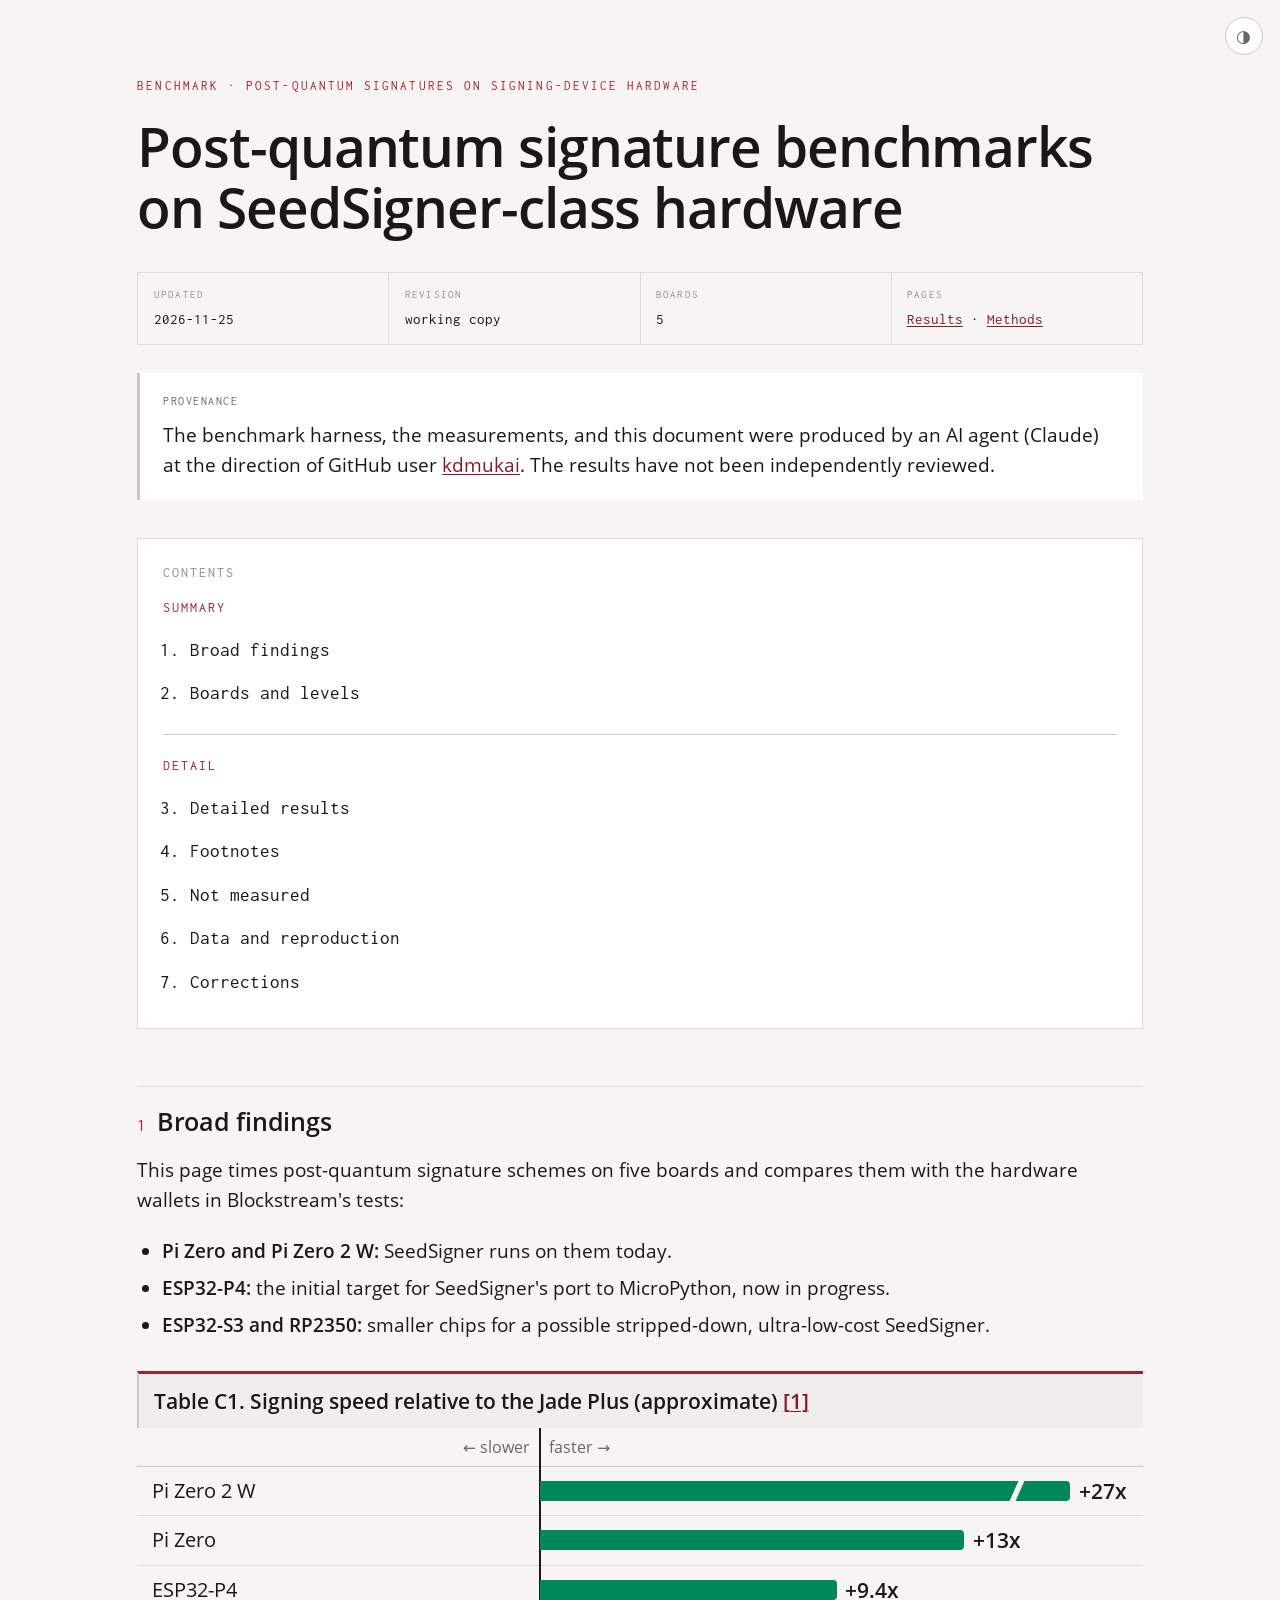
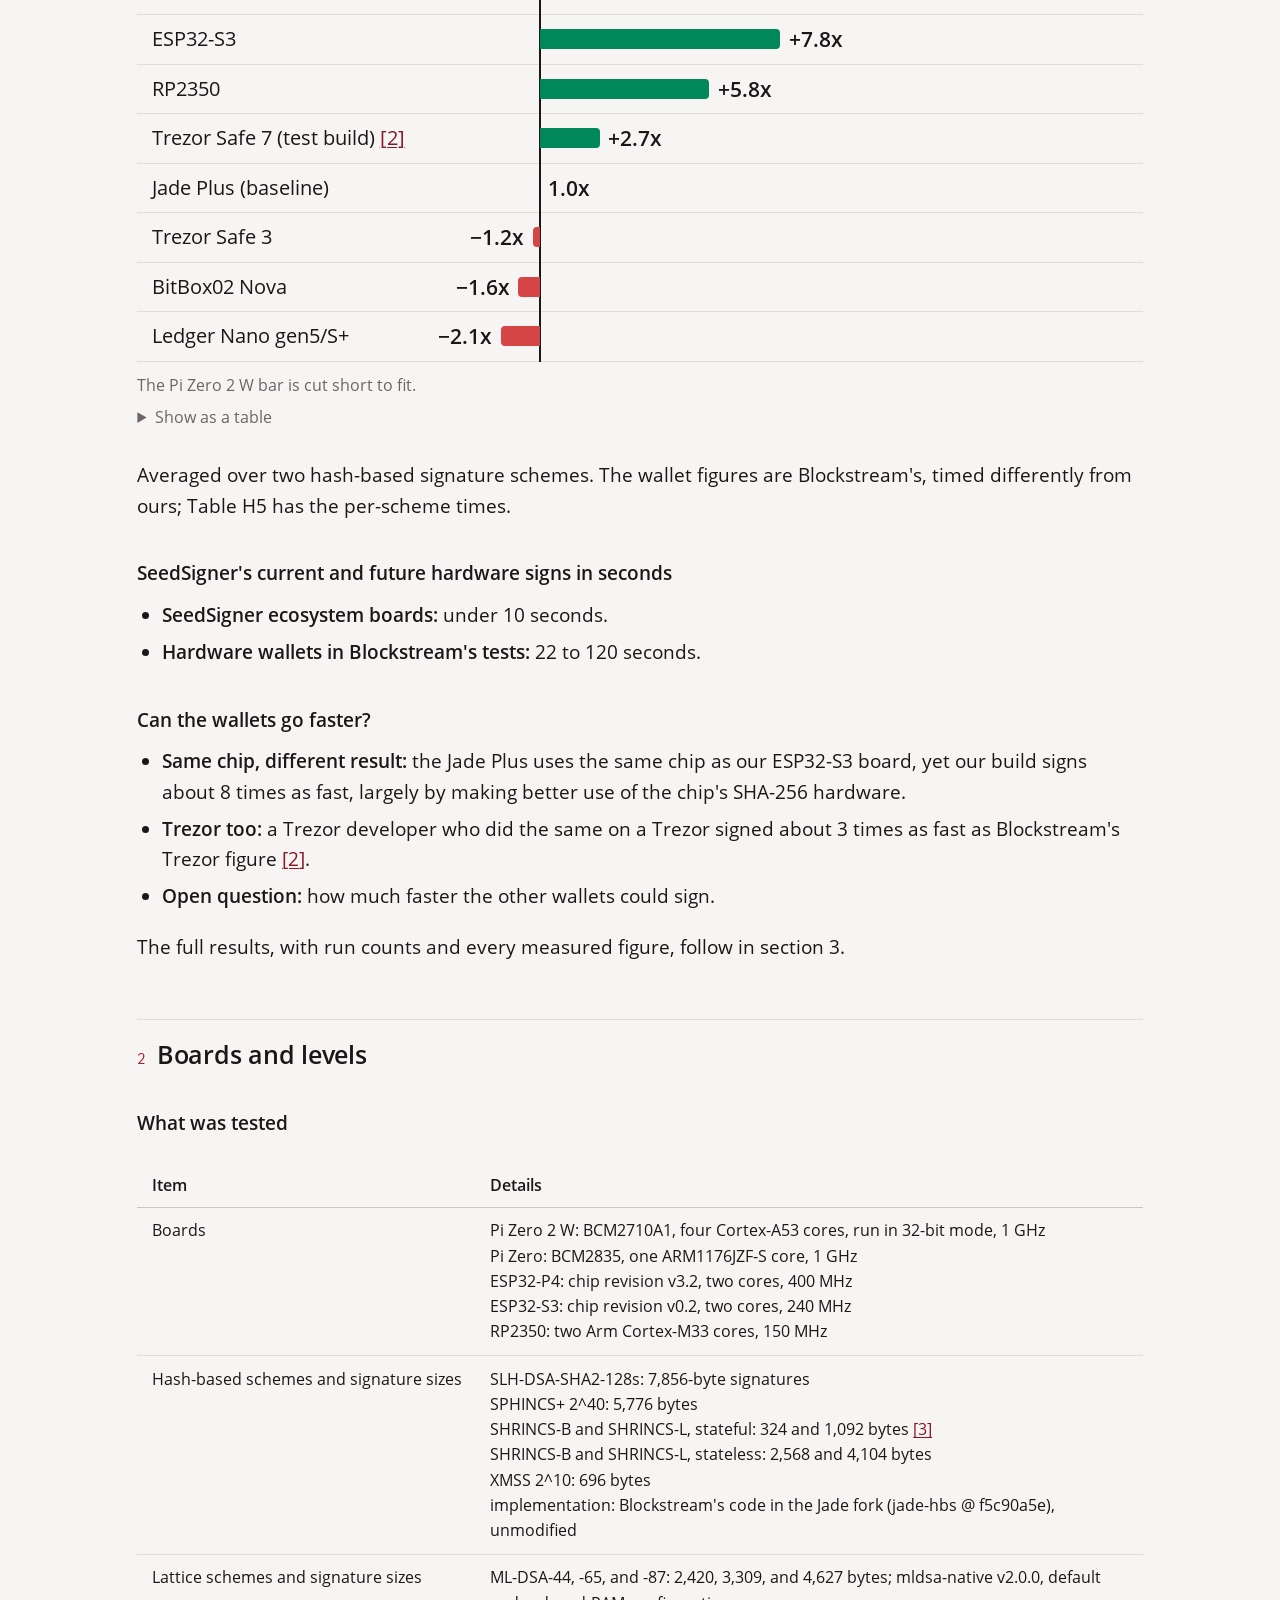
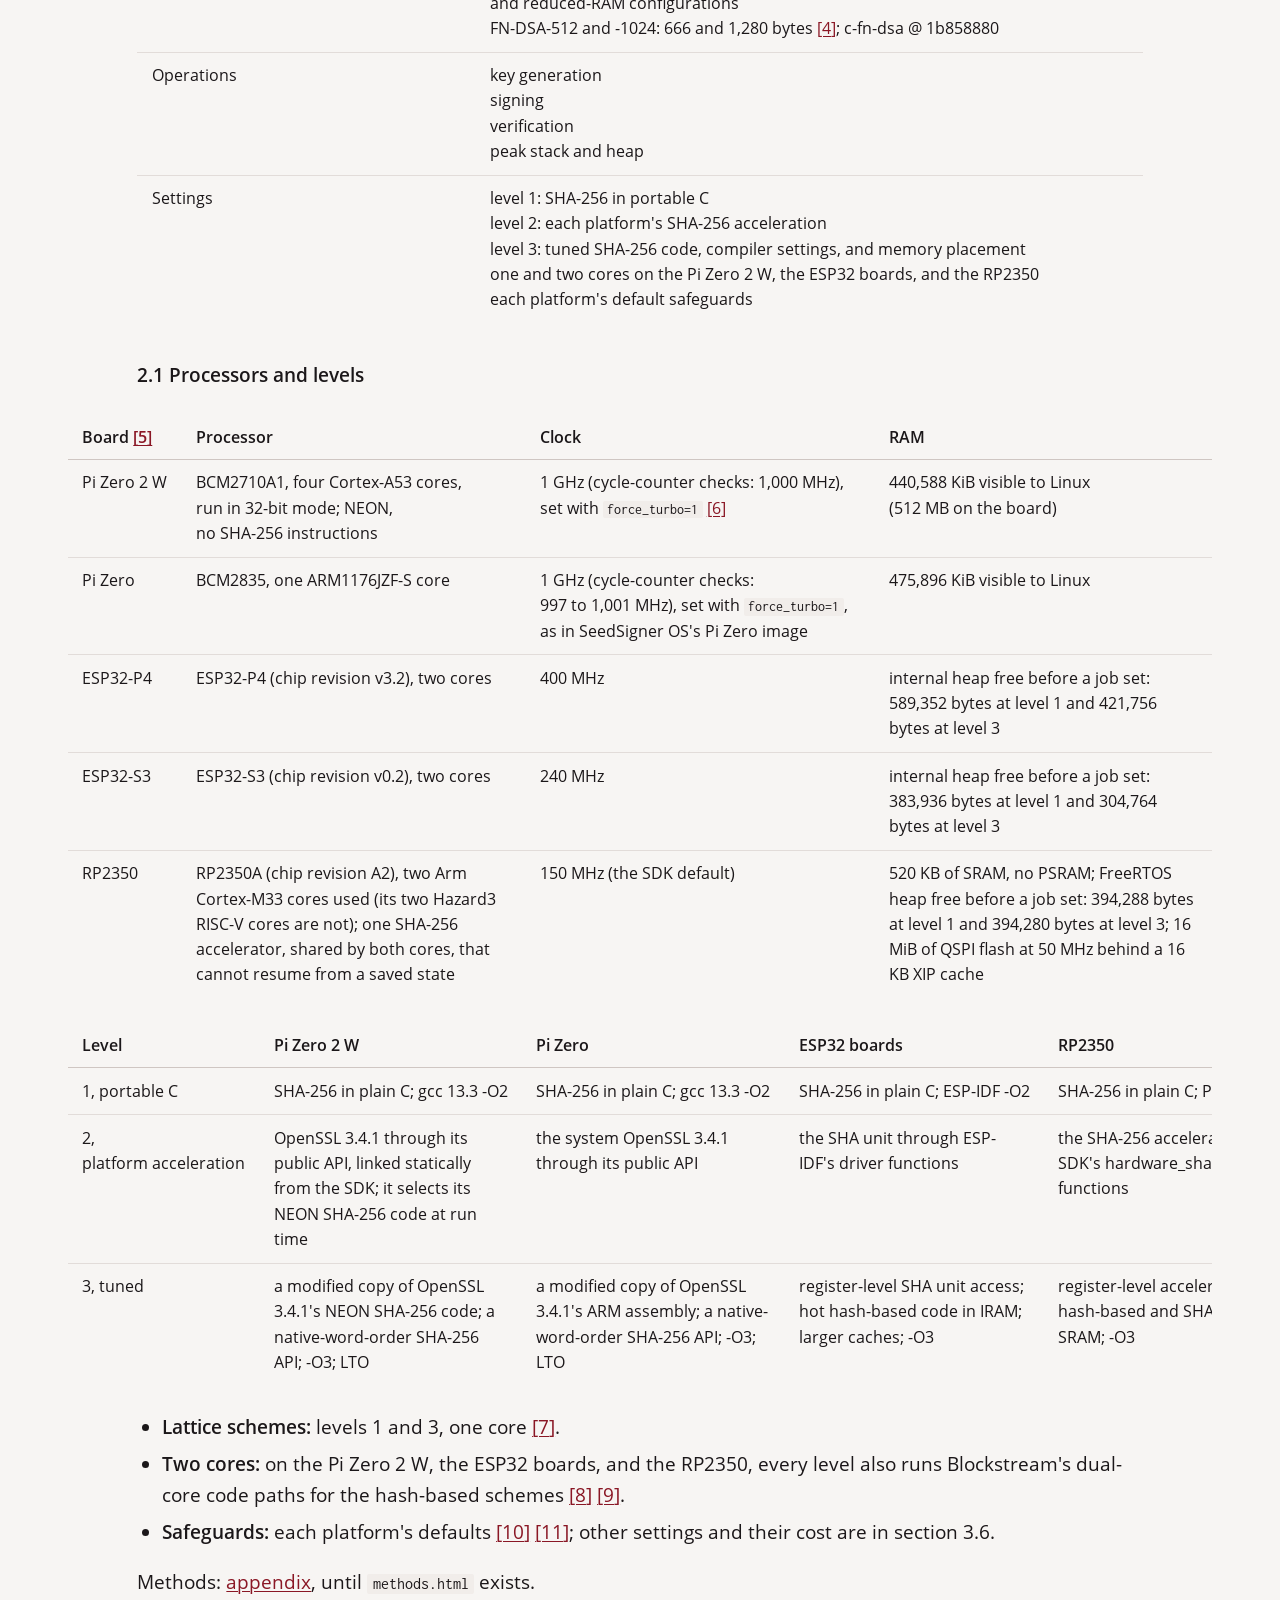
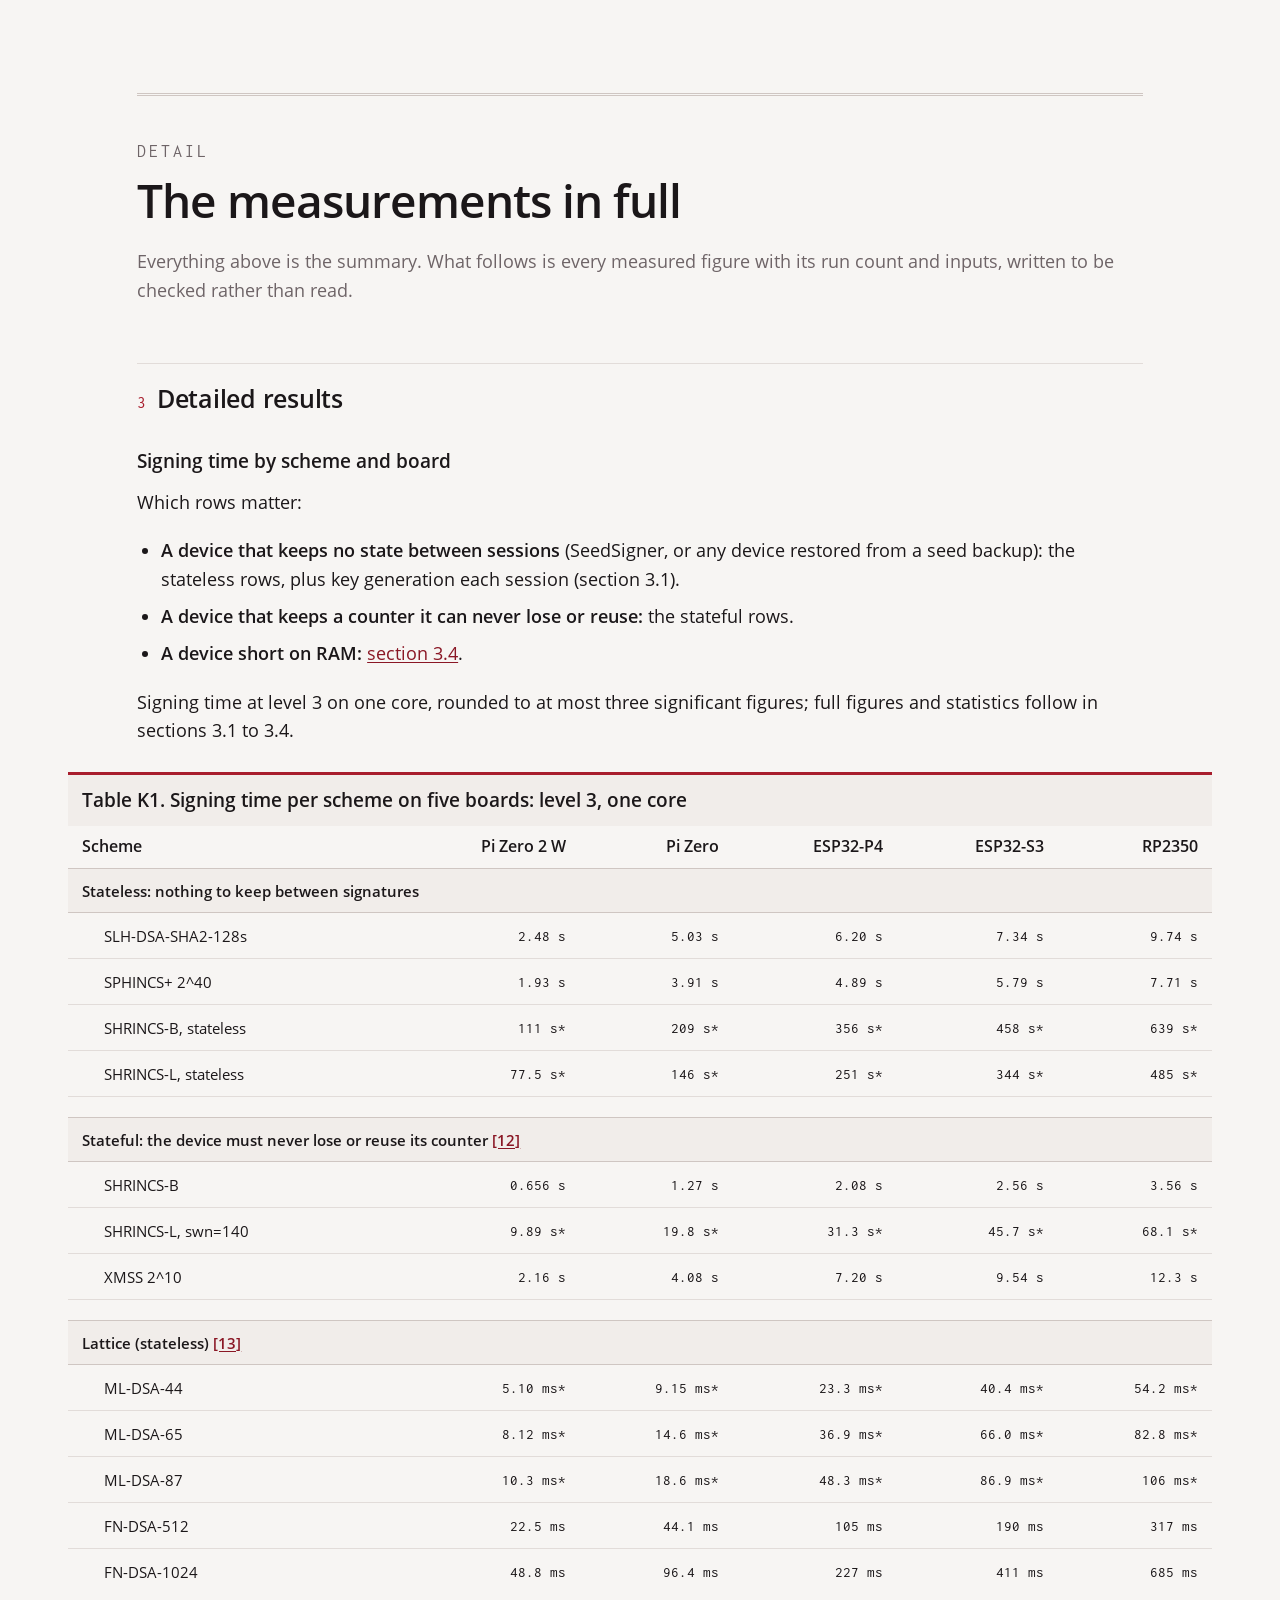
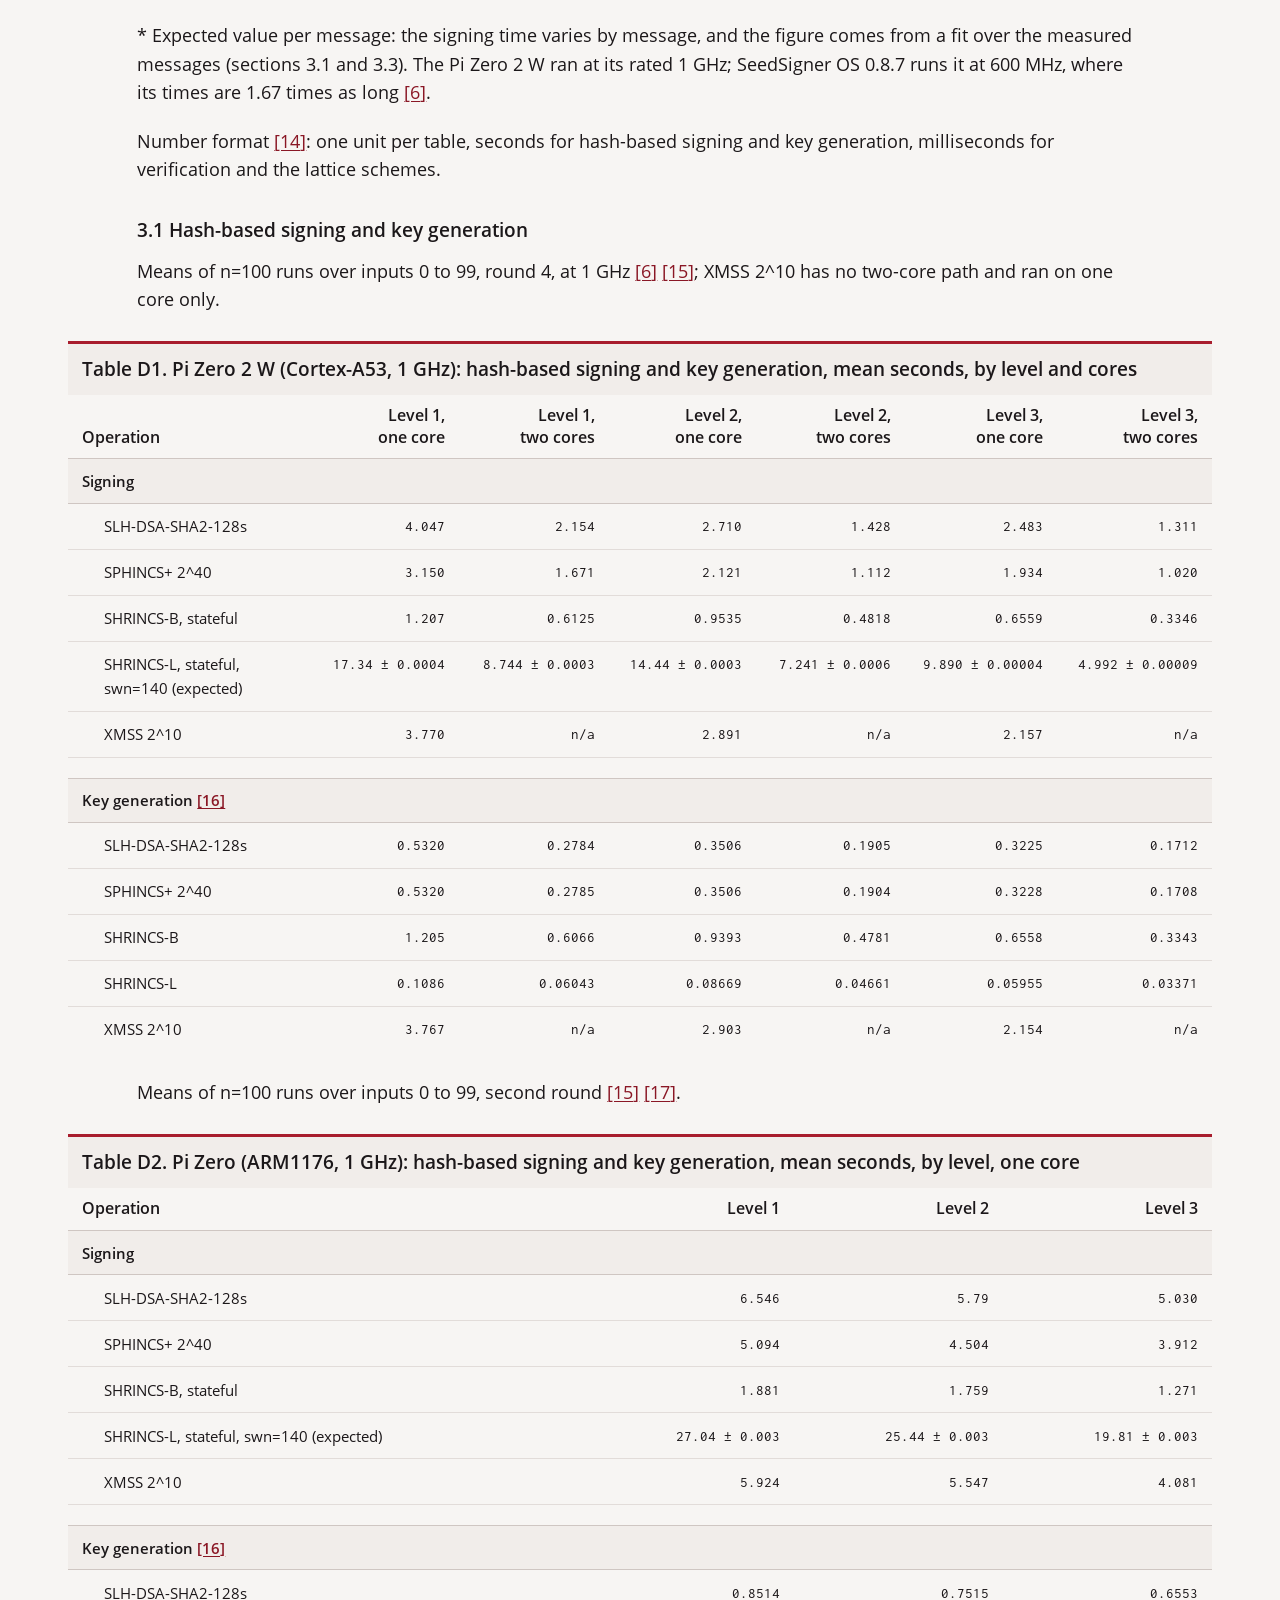
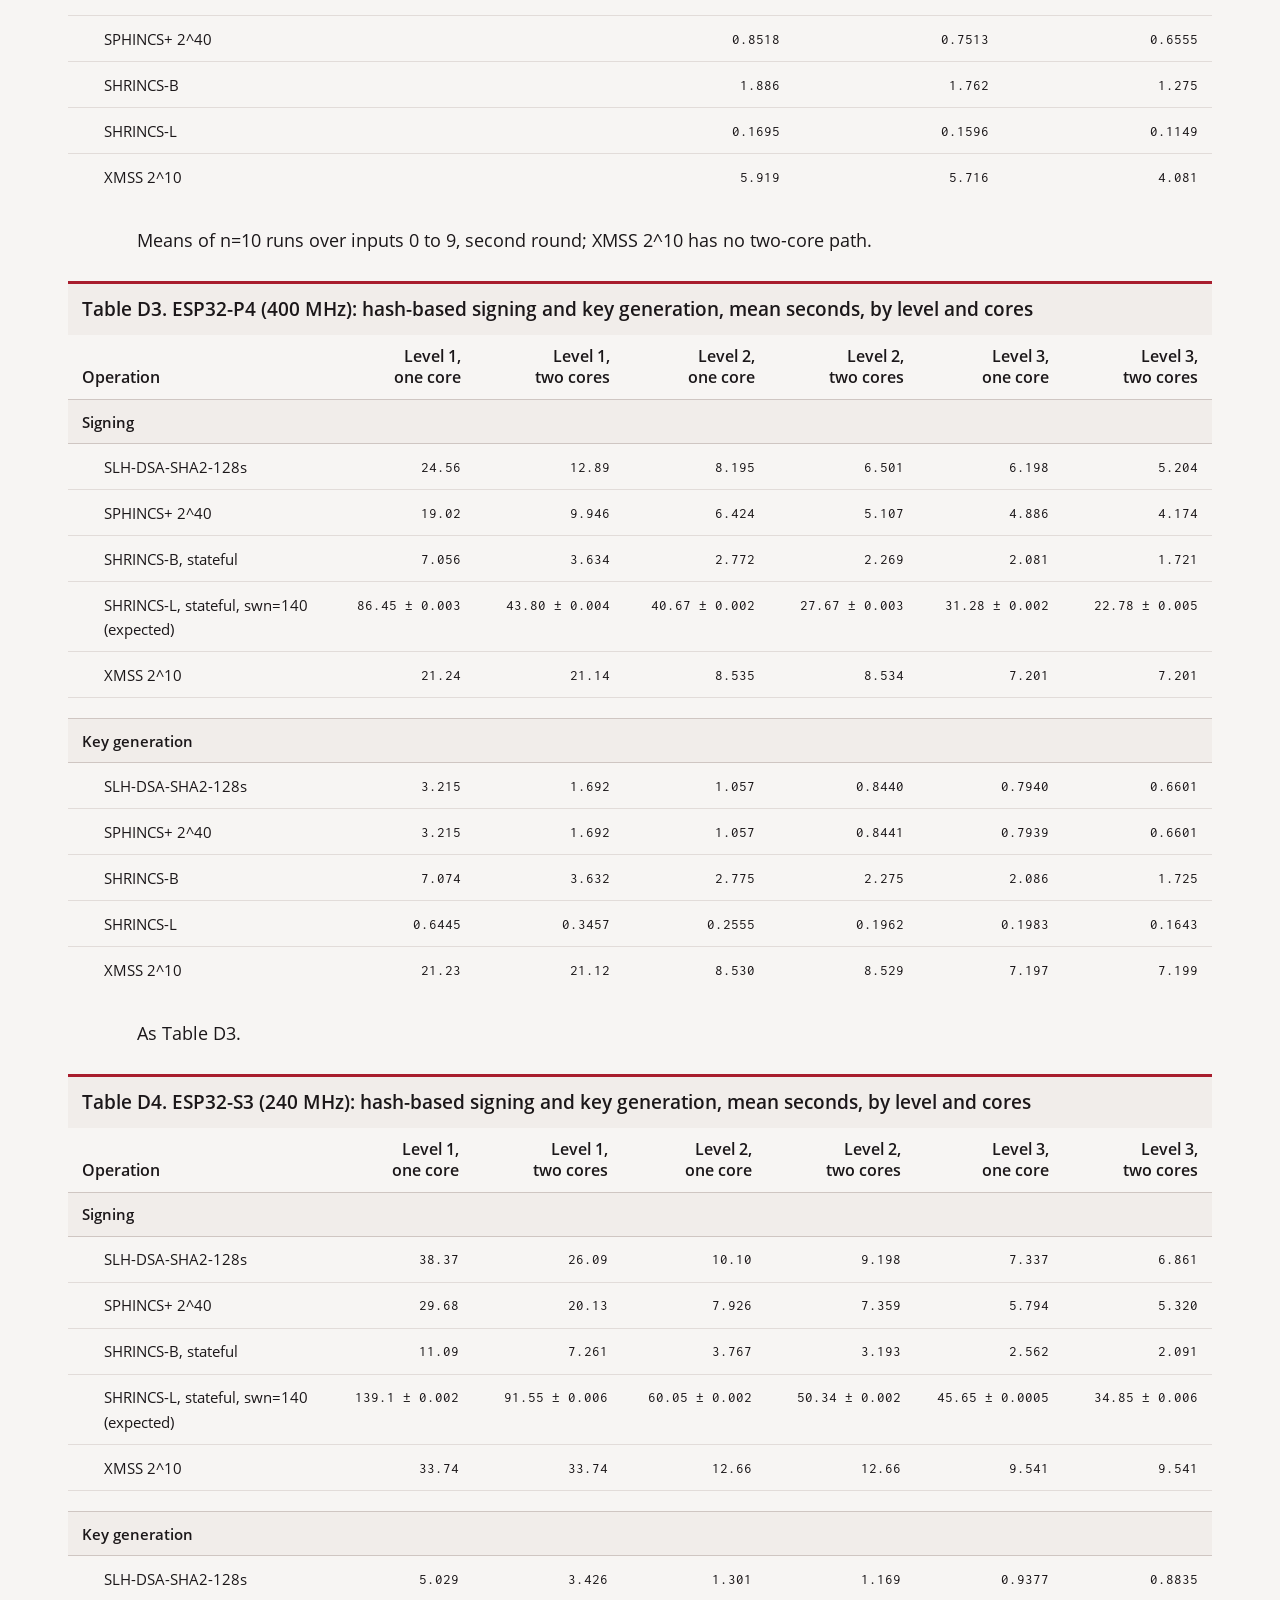
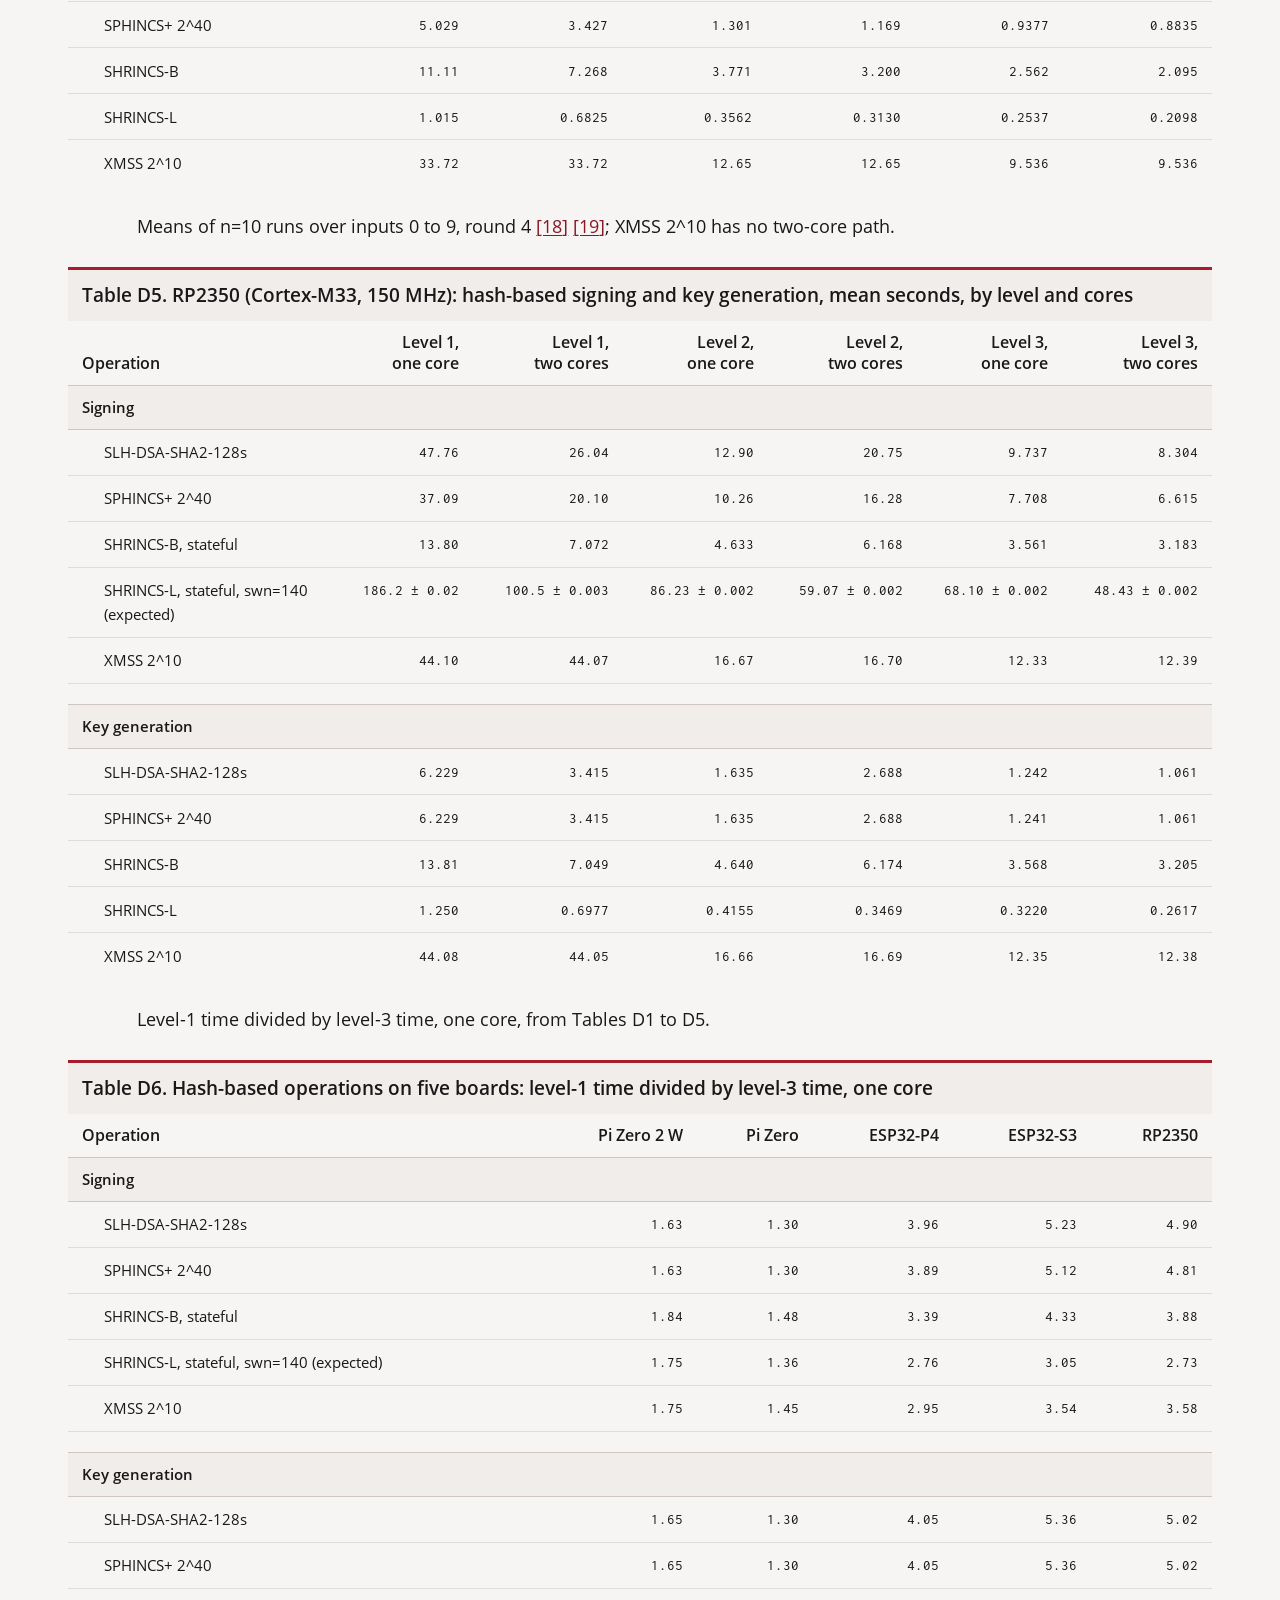
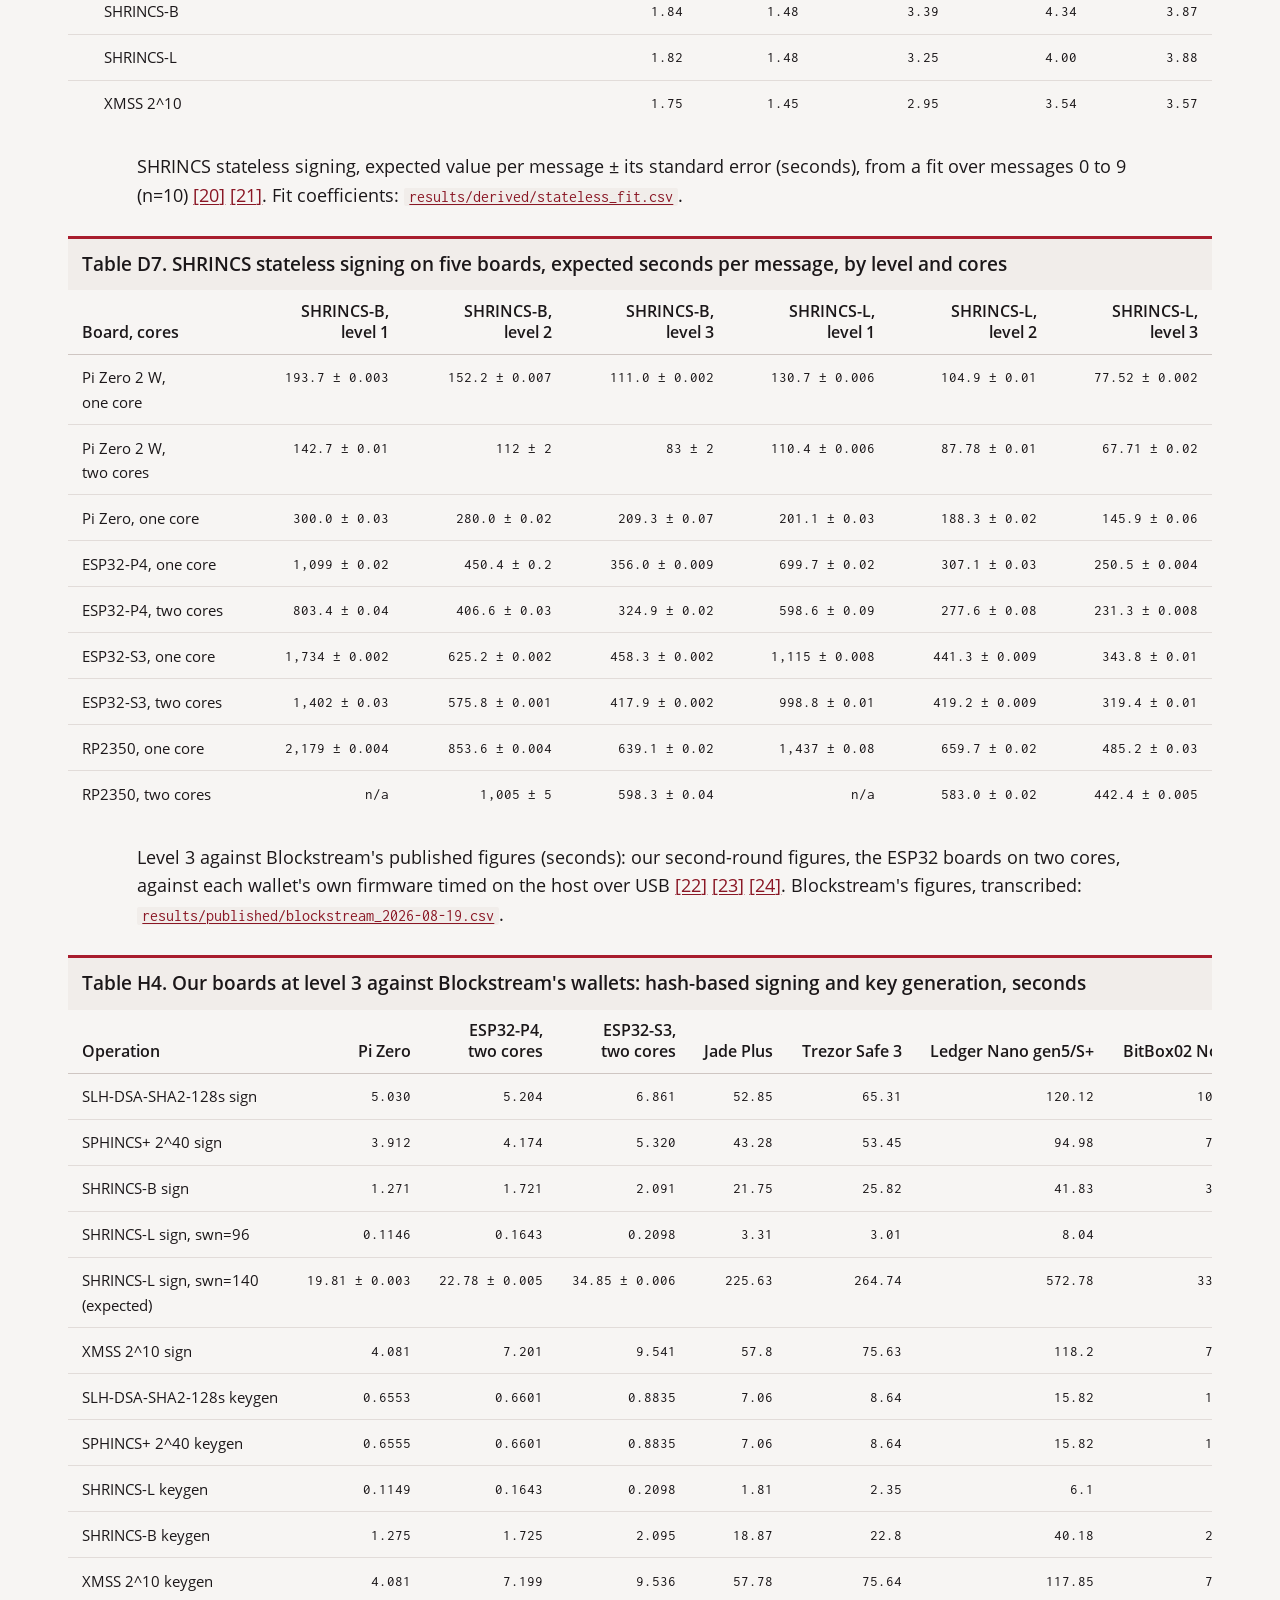
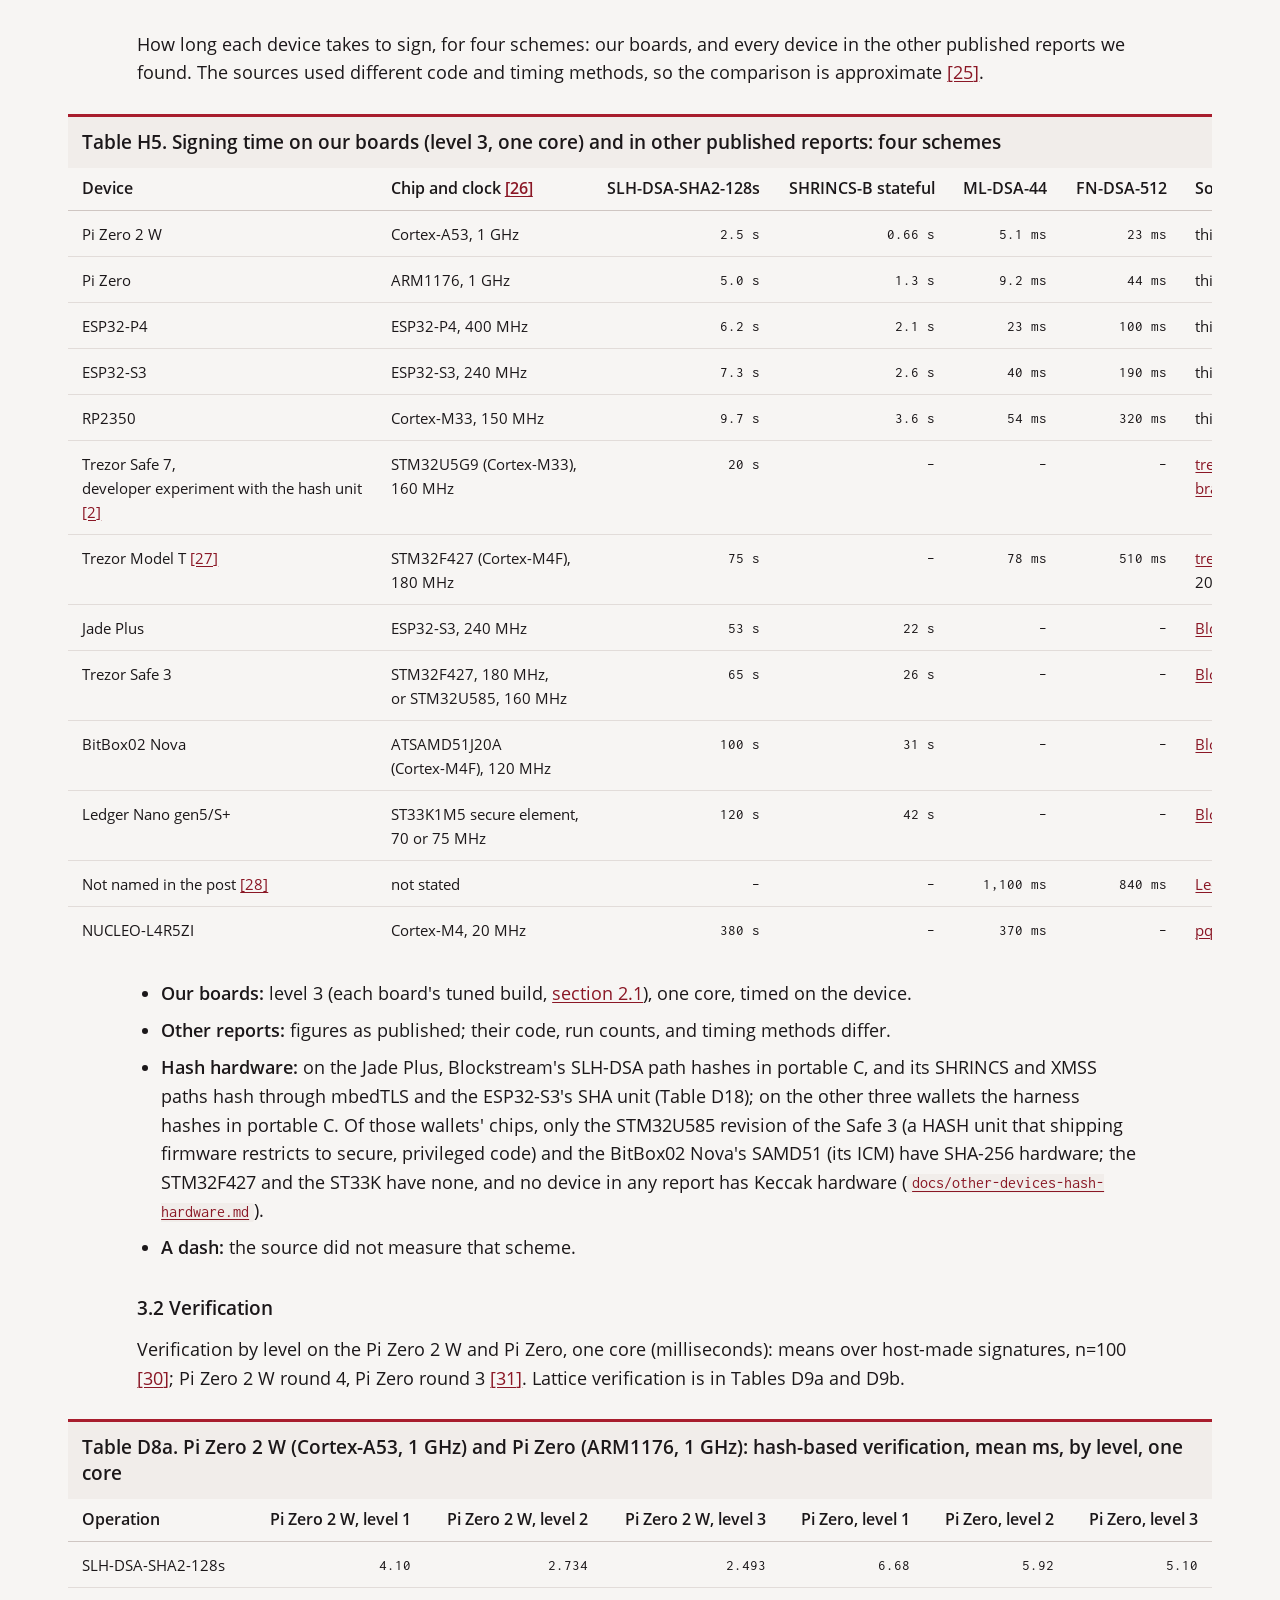
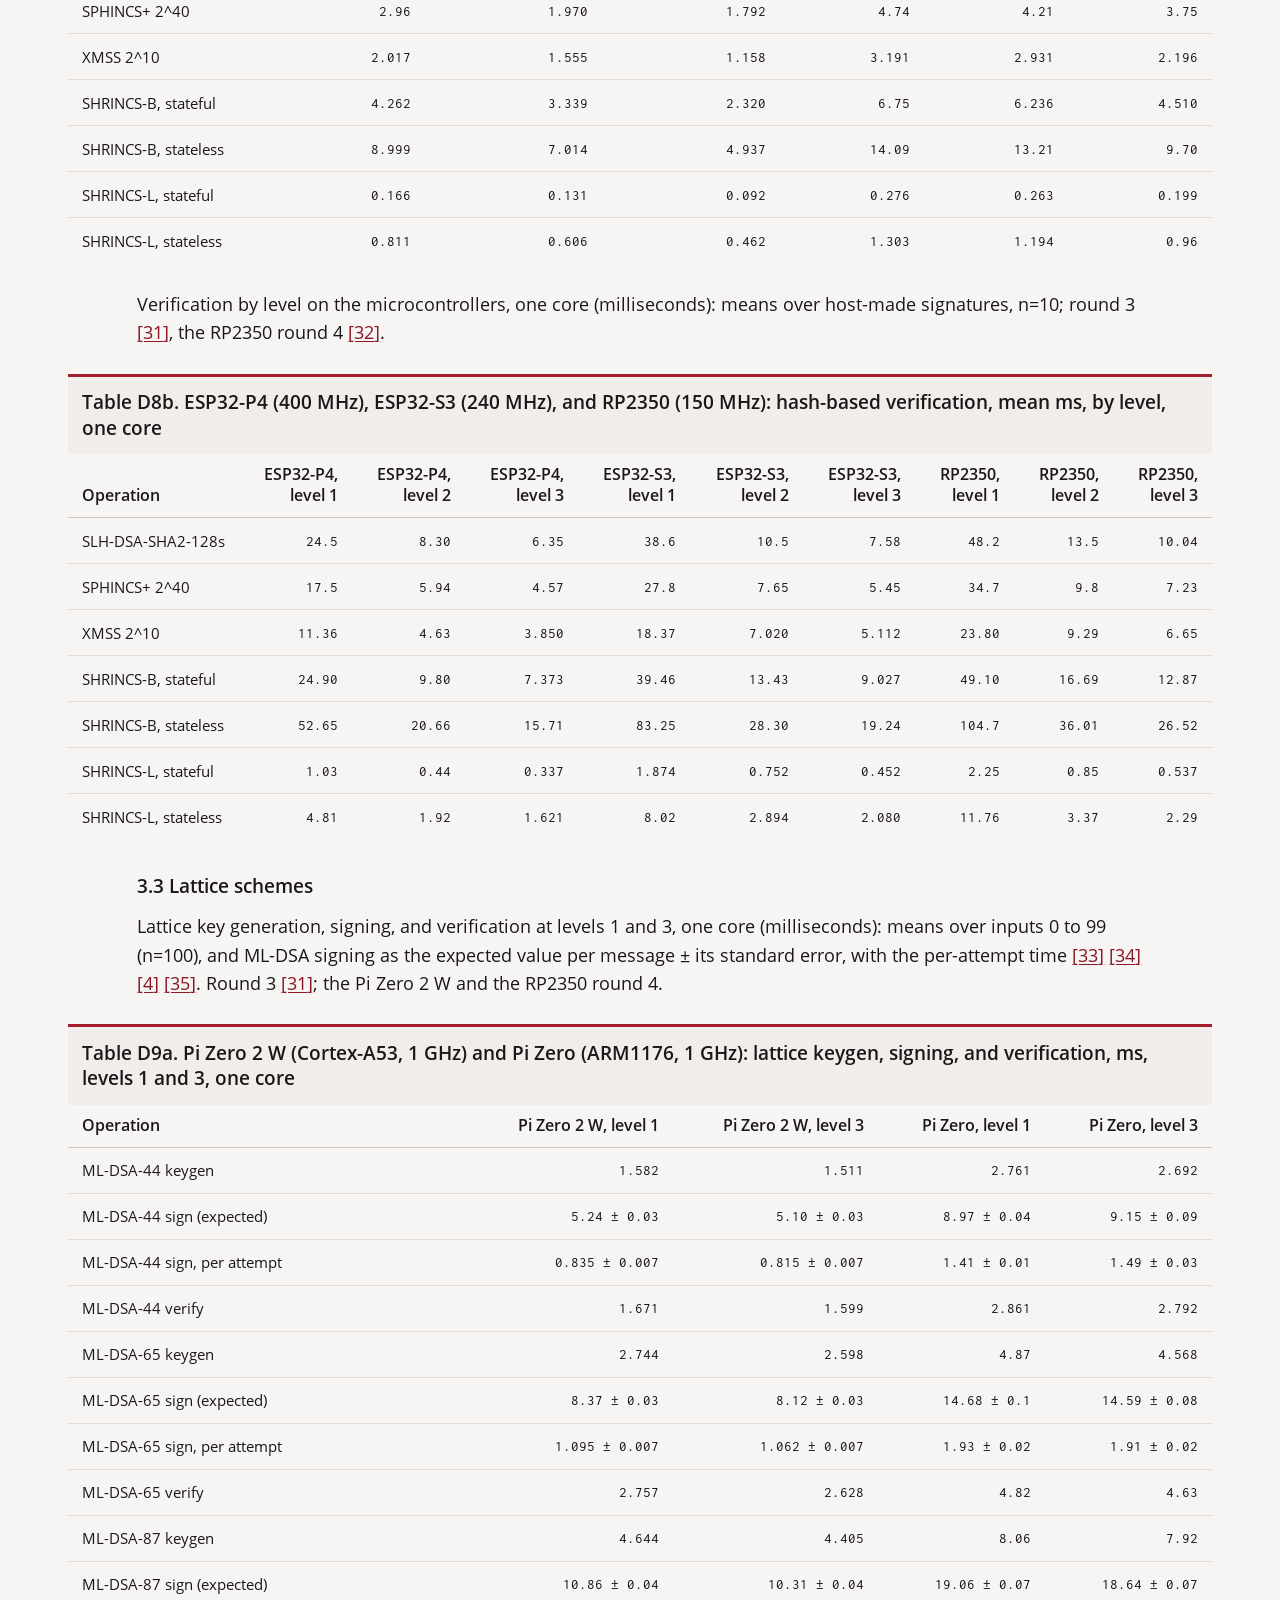
==== index.html @ 415ad028 "Initial publication: post-quantum signature benchmarks on five boards Benchmark harnesses for the Pi" ====
<!doctype html>
<html lang="en">
<head>
<meta charset="utf-8">
<meta name="viewport" content="width=device-width, initial-scale=1">
<title>Post-quantum signature benchmarks on SeedSigner-class hardware</title>
<link rel="stylesheet" href="assets/fonts.css">
<link rel="stylesheet" href="assets/series.css">
<style>
/* Page width (owner, 2026-11-24): the series' 72ch column is narrow on a desktop screen.
   55rem is close to GitHub's 980px content width at the laptop font size; phones are
   unaffected, since the column already fills the screen there. */
:root{ --measure:55rem; }
.tablewrap td.num, .tablewrap th.num{ text-align:right; }
.tablewrap th{ white-space:normal; font-family:var(--sans); font-size:.86rem;
  letter-spacing:0; text-transform:none; color:var(--ink); font-weight:650;
  line-height:1.3; vertical-align:bottom; }
.tablewrap .nw{ white-space:nowrap; }
.tablewrap tr.gap td{ height:1.1rem; padding:0; border:0; background:none; }
.tablewrap td.child{ padding-left:1.9rem; }
.tablewrap.summary{ max-width:36rem; }
.tablewrap.summary table{ font-size:1.12rem; }
.tablewrap.summary td{ padding:.6rem 1rem; vertical-align:baseline; }
.tablewrap.summary td.child{ padding-left:2rem; }
.tablewrap.summary td.num{ font-family:var(--sans); font-size:1.4rem; font-weight:700;
  color:var(--ink); font-variant-numeric:tabular-nums; }
:root{ --gain:#00875a; --loss:#d64545; }
@media (prefers-color-scheme:dark){ :root:not([data-theme="light"]){ --gain:#1fa37f;
  --loss:#e35d5d; } }
:root[data-theme="dark"]{ --gain:#1fa37f; --loss:#e35d5d; }
.cbars{ margin:1.6rem 0; }
.cbar-title{ font-family:var(--sans); font-size:1.12rem; font-weight:700; line-height:1.35;
  color:var(--ink); padding:.7rem .75rem .65rem; background:var(--raised);
  border-top:3px solid var(--accent); }
.cbar-grid{ display:grid; grid-template-columns:max-content 1fr; }
.cbar-row{ display:contents; }
.cbar-name, .cbar-plot{ border-bottom:1px solid var(--rule); }
.cbar-name{ padding:.55rem .75rem; font-size:1.04rem; line-height:1.3; white-space:nowrap;
  display:flex; align-items:center; }
.cbar-plot{ position:relative; min-height:2.6rem; }
.cbar-plot::before{ content:""; position:absolute; top:0; bottom:-1px; left:var(--x0);
  margin-left:-1px; border-left:2px solid var(--ink); }
.cbar-axis .cbar-name, .cbar-axis .cbar-plot{ border-bottom:1px solid var(--rule-strong); }
.cbar-axis .cbar-plot{ min-height:2rem; }
@media (max-width:560px){
  .cbar-grid{ grid-template-columns:1fr; }
  .cbar-name{ white-space:normal; border-bottom:0; padding:.5rem .5rem 0; }
  .cbar-axis .cbar-name{ display:none; }
  .cbar-plot{ min-height:2.3rem; }
}
.cbar{ position:absolute; top:50%; height:20px; margin-top:-10px; }
.cbar.up{ background:var(--gain); border-radius:0 4px 4px 0; }
.cbar.down{ background:var(--loss); border-radius:4px 0 0 4px; }
.cbar-break{ position:absolute; top:-4px; bottom:-4px; width:6px; margin-left:-3px;
  background:var(--ground); transform:skewX(-24deg); }
.cbar-val, .cbar-dir{ position:absolute; top:50%; transform:translateY(-50%);
  white-space:nowrap; }
.cbar-val{ font-weight:700; font-size:1.12rem; color:var(--ink);
  font-variant-numeric:tabular-nums; }
.cbar-val.muted{ font-weight:400; color:var(--muted); font-size:1rem; }
.cbar-dir{ font-size:.82rem; color:var(--muted); }
.cbar-note{ font-size:.82rem; color:var(--muted); margin:.6rem 0 .3rem; }
.cbar-table summary{ cursor:pointer; font-size:.86rem; color:var(--muted); }
.tablewrap.summary td.num.up{ color:var(--pass); }
.tablewrap.summary td.num.down{ color:var(--accent); }
.tablewrap.summary th{ font-size:1rem; }
.tablewrap.summary caption{ font-size:1.12rem; }
.tablewrap caption{ caption-side:top; text-align:left; font-family:var(--sans);
  font-size:1rem; font-weight:700; line-height:1.35; color:var(--ink);
  padding:.7rem .75rem .65rem; background:var(--raised);
  border-top:3px solid var(--accent); }
.tablewrap tr.group td{ background:var(--raised); color:var(--ink); padding-top:.5rem;
  padding-bottom:.5rem; border-top:1px solid var(--rule-strong);
  border-bottom:1px solid var(--rule-strong); }
.tablewrap .fnwrap{ white-space:normal; }
section.footnotes{ margin-top:3rem; font-size:.86rem; color:var(--muted); }
section.footnotes ol{ padding-left:1.4rem; }
hr.footnotes-sep{ border:0; border-top:1px solid var(--rule); margin:3rem 0 1rem; }
.footnote-ref a, .footnote-backref{ text-decoration:none; }
</style>
</head>
<body>
<button class="themetoggle" type="button" aria-label="Toggle light and dark theme">&#9681;</button>
<div class="wrap">

<header class="masthead">
  <p class="eyebrow">Benchmark &middot; Post-quantum signatures on signing-device hardware</p>
  <h1>Post-quantum signature benchmarks on SeedSigner-class hardware</h1>
  <dl class="meta">
    <div><dt>Updated</dt><dd>2026-11-25</dd></div>
    <div><dt>Revision</dt><dd><span data-deploy-rev>working copy</span></dd></div>
    <div><dt>Boards</dt><dd>5</dd></div>
    <div><dt>Pages</dt><dd><a href="index.html">Results</a> &middot; <a href="methods.html">Methods</a></dd></div>
  </dl>
  <div class="note"><span class="tag">Provenance</span>
  <p>The benchmark harness, the measurements, and this document were produced by an AI agent (Claude) at the direction of GitHub user <a href="https://github.com/kdmukai">kdmukai</a>. The results have not been independently reviewed.</p></div>
</header>

<nav class="toc">
  <span class="tag">Contents</span>
  <p class="tocpart">Summary</p>
  <ol start="1">
    <li><a href="#1-broad-findings">Broad findings</a></li>
    <li><a href="#2-boards-and-levels">Boards and levels</a></li>
  </ol>
  <p class="tocpart">Detail</p>
  <ol start="3">
    <li><a href="#3-detailed-results">Detailed results</a></li>
    <li><a href="#4-footnotes">Footnotes</a></li>
    <li><a href="#5-not-measured">Not measured</a></li>
    <li><a href="#6-data-and-reproduction">Data and reproduction</a></li>
    <li><a href="#7-corrections">Corrections</a></li>
  </ol>
</nav>

<h2 id="1-broad-findings"><a class="anchor" href="#1-broad-findings"><span class="num">1</span>Broad findings</a></h2>
<p>This page times post-quantum signature schemes on five boards and compares them with the
hardware wallets in Blockstream's tests:</p>
<ul>
<li><strong>Pi Zero and Pi Zero 2 W:</strong> SeedSigner runs on them today.</li>
<li><strong>ESP32-P4:</strong> the initial target for SeedSigner's port to MicroPython, now in progress.</li>
<li><strong>ESP32-S3 and RP2350:</strong> smaller chips for a possible stripped-down, ultra-low-cost
SeedSigner.</li>
</ul>
<figure class="cbars" style="--pl:4.3rem; --pr:3.8rem; --u:calc((100% - var(--pl) - var(--pr)) / 16.1000); --x0:calc(var(--pl) + var(--u) * 1.1000)">
<figcaption class="cbar-title">Table C1. Signing speed relative to the Jade Plus (approximate) <a class="fnref" href="#fn-1">[1]</a></figcaption>
<div class="cbar-grid">
<div class="cbar-row cbar-axis" aria-hidden="true"><div class="cbar-name"></div><div class="cbar-plot"><span class="cbar-dir" style="right:calc(100% - var(--x0) + .5rem)">&larr; slower</span><span class="cbar-dir" style="left:calc(var(--x0) + .5rem)">faster &rarr;</span></div></div>
<div class="cbar-row"><div class="cbar-name"><span>Pi Zero 2 W</span></div><div class="cbar-plot"><span class="cbar up" style="left:var(--x0);width:calc(var(--u) * 15.0000)" title="Pi Zero 2 W: 27x as fast as the Jade Plus (bar cut short to fit)"><span class="cbar-break" style="left:90.00%"></span></span><span class="cbar-val" style="left:calc(var(--x0) + var(--u) * 15.0000 + .45rem)">+27x</span></div></div>
<div class="cbar-row"><div class="cbar-name"><span>Pi Zero</span></div><div class="cbar-plot"><span class="cbar up" style="left:var(--x0);width:calc(var(--u) * 12.0000)" title="Pi Zero: 13x as fast as the Jade Plus"></span><span class="cbar-val" style="left:calc(var(--x0) + var(--u) * 12.0000 + .45rem)">+13x</span></div></div>
<div class="cbar-row"><div class="cbar-name"><span>ESP32-P4</span></div><div class="cbar-plot"><span class="cbar up" style="left:var(--x0);width:calc(var(--u) * 8.4000)" title="ESP32-P4: 9.4x as fast as the Jade Plus"></span><span class="cbar-val" style="left:calc(var(--x0) + var(--u) * 8.4000 + .45rem)">+9.4x</span></div></div>
<div class="cbar-row"><div class="cbar-name"><span>ESP32-S3</span></div><div class="cbar-plot"><span class="cbar up" style="left:var(--x0);width:calc(var(--u) * 6.8000)" title="ESP32-S3: 7.8x as fast as the Jade Plus"></span><span class="cbar-val" style="left:calc(var(--x0) + var(--u) * 6.8000 + .45rem)">+7.8x</span></div></div>
<div class="cbar-row"><div class="cbar-name"><span>RP2350</span></div><div class="cbar-plot"><span class="cbar up" style="left:var(--x0);width:calc(var(--u) * 4.8000)" title="RP2350: 5.8x as fast as the Jade Plus"></span><span class="cbar-val" style="left:calc(var(--x0) + var(--u) * 4.8000 + .45rem)">+5.8x</span></div></div>
<div class="cbar-row"><div class="cbar-name"><span>Trezor Safe 7 (test build) <a class="fnref" href="#fn-2">[2]</a></span></div><div class="cbar-plot"><span class="cbar up" style="left:var(--x0);width:calc(var(--u) * 1.7000)" title="Trezor Safe 7 (test build) [2]: 2.7x as fast as the Jade Plus"></span><span class="cbar-val" style="left:calc(var(--x0) + var(--u) * 1.7000 + .45rem)">+2.7x</span></div></div>
<div class="cbar-row"><div class="cbar-name"><span>Jade Plus (baseline)</span></div><div class="cbar-plot"><span class="cbar-val" style="left:calc(var(--x0) + .45rem)">1.0x</span></div></div>
<div class="cbar-row"><div class="cbar-name"><span>Trezor Safe 3</span></div><div class="cbar-plot"><span class="cbar down" style="right:calc(100% - var(--x0));width:calc(var(--u) * 0.2000)" title="Trezor Safe 3: takes 1.2x as long as the Jade Plus"></span><span class="cbar-val" style="right:calc(calc(100% - var(--x0)) + var(--u) * 0.2000 + .45rem)">−1.2x</span></div></div>
<div class="cbar-row"><div class="cbar-name"><span>BitBox02 Nova</span></div><div class="cbar-plot"><span class="cbar down" style="right:calc(100% - var(--x0));width:calc(var(--u) * 0.6000)" title="BitBox02 Nova: takes 1.6x as long as the Jade Plus"></span><span class="cbar-val" style="right:calc(calc(100% - var(--x0)) + var(--u) * 0.6000 + .45rem)">−1.6x</span></div></div>
<div class="cbar-row"><div class="cbar-name"><span>Ledger Nano gen5/S+</span></div><div class="cbar-plot"><span class="cbar down" style="right:calc(100% - var(--x0));width:calc(var(--u) * 1.1000)" title="Ledger Nano gen5/S+: takes 2.1x as long as the Jade Plus"></span><span class="cbar-val" style="right:calc(calc(100% - var(--x0)) + var(--u) * 1.1000 + .45rem)">−2.1x</span></div></div>
</div>
<p class="cbar-note">The Pi Zero 2 W bar is cut short to fit.</p>
<details class="cbar-table"><summary>Show as a table</summary><div class="tablewrap summary"><table>
<caption>Table C1. Signing speed relative to the Jade Plus (approximate)</caption>
<thead>
<tr>
<th><span class="nw">Device</span></th>
<th class="num"><span class="nw">Relative to the Jade Plus</span><span class="fnwrap"> <a class="fnref" href="#fn-1">[1]</a></span></th>
</tr>
</thead>
<tbody>
<tr>
<td><span class="nw">Pi Zero 2 W</span></td>
<td class="num up">+27x</td>
</tr>
<tr>
<td><span class="nw">Pi Zero</span></td>
<td class="num up">+13x</td>
</tr>
<tr>
<td><span class="nw">ESP32-P4</span></td>
<td class="num up">+9.4x</td>
</tr>
<tr>
<td><span class="nw">ESP32-S3</span></td>
<td class="num up">+7.8x</td>
</tr>
<tr>
<td><span class="nw">RP2350</span></td>
<td class="num up">+5.8x</td>
</tr>
<tr>
<td><span class="nw">Trezor Safe 7</span> <span class="nw">(test build)</span><span class="fnwrap"> <a class="fnref" href="#fn-2">[2]</a></span></td>
<td class="num up">+2.7x</td>
</tr>
<tr>
<td><span class="nw">Jade Plus</span> <span class="nw">(baseline)</span></td>
<td class="num">1.0x</td>
</tr>
<tr>
<td><span class="nw">Trezor Safe 3</span></td>
<td class="num down">−1.2x</td>
</tr>
<tr>
<td><span class="nw">BitBox02 Nova</span></td>
<td class="num down">−1.6x</td>
</tr>
<tr>
<td><span class="nw">Ledger Nano gen5/S+</span></td>
<td class="num down">−2.1x</td>
</tr>
</tbody>
</table></div></details>
</figure>
<p>Averaged over two hash-based signature schemes. The wallet figures are Blockstream's,
timed differently from ours; Table H5 has the per-scheme times.</p>
<h3 id="seedsigners-current-and-future-hardware-signs-in-seconds"><a class="anchor" href="#seedsigners-current-and-future-hardware-signs-in-seconds">SeedSigner's current and future hardware signs in seconds</a></h3>
<ul>
<li><strong>SeedSigner ecosystem boards:</strong> under 10 seconds.</li>
<li><strong>Hardware wallets in Blockstream's tests:</strong> 22 to 120 seconds.</li>
</ul>
<h3 id="can-the-wallets-go-faster"><a class="anchor" href="#can-the-wallets-go-faster">Can the wallets go faster?</a></h3>
<ul>
<li><strong>Same chip, different result:</strong> the Jade Plus uses the same chip as our ESP32-S3 board,
yet our build signs about 8 times as fast, largely by making better use of the chip's
SHA-256 hardware.</li>
<li><strong>Trezor too:</strong> a Trezor developer who did the same on a Trezor signed about 3 times as
fast as Blockstream's Trezor figure <a class="fnref" href="#fn-2">[2]</a>.</li>
<li><strong>Open question:</strong> how much faster the other wallets could sign.</li>
</ul>
<p>The full results, with run counts and every measured figure, follow in section 3.</p>
<h2 id="2-boards-and-levels"><a class="anchor" href="#2-boards-and-levels"><span class="num">2</span>Boards and levels</a></h2>
<h3 id="what-was-tested"><a class="anchor" href="#what-was-tested">What was tested</a></h3>
<div class="tablewrap"><table>
<thead>
<tr>
<th><span class="nw">Item</span></th>
<th><span class="nw">Details</span></th>
</tr>
</thead>
<tbody>
<tr>
<td><span class="nw">Boards</span></td>
<td><span class="nw">Pi Zero 2 W:</span> <span class="nw">BCM2710A1,</span> <span class="nw">four Cortex-A53 cores,</span> <span class="nw">run in 32-bit mode,</span> <span class="nw">1 GHz<br>Pi Zero:</span> <span class="nw">BCM2835,</span> <span class="nw">one ARM1176JZF-S core,</span> <span class="nw">1 GHz<br>ESP32-P4:</span> <span class="nw">chip revision v3.2,</span> <span class="nw">two cores,</span> <span class="nw">400 MHz<br>ESP32-S3:</span> <span class="nw">chip revision v0.2,</span> <span class="nw">two cores,</span> <span class="nw">240 MHz<br>RP2350:</span> <span class="nw">two Arm Cortex-M33 cores,</span> <span class="nw">150 MHz</span></td>
</tr>
<tr>
<td><span class="nw">Hash-based schemes and signature sizes</span></td>
<td>SLH-DSA-SHA2-128s: 7,856-byte signatures<br>SPHINCS+ 2^40: 5,776 bytes<br>SHRINCS-B and SHRINCS-L, stateful: 324 and 1,092 bytes <a class="fnref" href="#fn-3">[3]</a><br>SHRINCS-B and SHRINCS-L, stateless: 2,568 and 4,104 bytes<br>XMSS 2^10: 696 bytes<br>implementation: Blockstream's code in the Jade fork (jade-hbs @ f5c90a5e), unmodified</td>
</tr>
<tr>
<td><span class="nw">Lattice schemes and signature sizes</span></td>
<td>ML-DSA-44, -65, and -87: 2,420, 3,309, and 4,627 bytes; mldsa-native v2.0.0, default and reduced-RAM configurations<br>FN-DSA-512 and -1024: 666 and 1,280 bytes <a class="fnref" href="#fn-4">[4]</a>; c-fn-dsa @ 1b858880</td>
</tr>
<tr>
<td><span class="nw">Operations</span></td>
<td>key generation<br>signing<br>verification<br>peak stack and heap</td>
</tr>
<tr>
<td><span class="nw">Settings</span></td>
<td>level 1: SHA-256 in portable C<br>level 2: each platform's SHA-256 acceleration<br>level 3: tuned SHA-256 code, compiler settings, and memory placement<br>one and two cores on the Pi Zero 2 W, the ESP32 boards, and the RP2350<br>each platform's default safeguards</td>
</tr>
</tbody>
</table></div>
<h3 id="21-processors-and-levels"><a class="anchor" href="#21-processors-and-levels">2.1 Processors and levels</a></h3>
<div class="tablewrap wide"><table>
<thead>
<tr>
<th><span class="nw">Board</span><span class="fnwrap"> <a class="fnref" href="#fn-5">[5]</a></span></th>
<th><span class="nw">Processor</span></th>
<th><span class="nw">Clock</span></th>
<th><span class="nw">RAM</span></th>
</tr>
</thead>
<tbody>
<tr>
<td><span class="nw">Pi Zero 2 W</span></td>
<td><span class="nw">BCM2710A1,</span> <span class="nw">four Cortex-A53 cores,</span> <span class="nw">run in 32-bit mode; NEON,</span> <span class="nw">no SHA-256 instructions</span></td>
<td><span class="nw">1 GHz</span> <span class="nw">(cycle-counter checks:</span> <span class="nw">1,000 MHz),</span> <span class="nw">set with <code>force_turbo=1</code></span><span class="fnwrap"> <a class="fnref" href="#fn-6">[6]</a></span></td>
<td><span class="nw">440,588 KiB visible to Linux</span> <span class="nw">(512 MB on the board)</span></td>
</tr>
<tr>
<td><span class="nw">Pi Zero</span></td>
<td><span class="nw">BCM2835,</span> <span class="nw">one ARM1176JZF-S core</span></td>
<td><span class="nw">1 GHz</span> <span class="nw">(cycle-counter checks:</span> <span class="nw">997 to 1,001 MHz),</span> <span class="nw">set with <code>force_turbo=1</code>,</span> <span class="nw">as in SeedSigner OS's Pi Zero image</span></td>
<td><span class="nw">475,896 KiB visible to Linux</span></td>
</tr>
<tr>
<td><span class="nw">ESP32-P4</span></td>
<td><span class="nw">ESP32-P4</span> <span class="nw">(chip revision v3.2),</span> <span class="nw">two cores</span></td>
<td><span class="nw">400 MHz</span></td>
<td>internal heap free before a job set: 589,352 bytes at level 1 and 421,756 bytes at level 3</td>
</tr>
<tr>
<td><span class="nw">ESP32-S3</span></td>
<td><span class="nw">ESP32-S3</span> <span class="nw">(chip revision v0.2),</span> <span class="nw">two cores</span></td>
<td><span class="nw">240 MHz</span></td>
<td>internal heap free before a job set: 383,936 bytes at level 1 and 304,764 bytes at level 3</td>
</tr>
<tr>
<td><span class="nw">RP2350</span></td>
<td>RP2350A (chip revision A2), two Arm Cortex-M33 cores used (its two Hazard3 RISC-V cores are not); one SHA-256 accelerator, shared by both cores, that cannot resume from a saved state</td>
<td><span class="nw">150 MHz</span> <span class="nw">(the SDK default)</span></td>
<td>520 KB of SRAM, no PSRAM; FreeRTOS heap free before a job set: 394,288 bytes at level 1 and 394,280 bytes at level 3; 16 MiB of QSPI flash at 50 MHz behind a 16 KB XIP cache</td>
</tr>
</tbody>
</table></div>
<div class="tablewrap wide"><table>
<thead>
<tr>
<th><span class="nw">Level</span></th>
<th><span class="nw">Pi Zero 2</span> <span class="nw">W</span></th>
<th><span class="nw">Pi Zero</span></th>
<th><span class="nw">ESP32 boards</span></th>
<th><span class="nw">RP2350</span></th>
</tr>
</thead>
<tbody>
<tr>
<td><span class="nw">1,</span> <span class="nw">portable C</span></td>
<td><span class="nw">SHA-256 in plain C; gcc 13.3 -O2</span></td>
<td><span class="nw">SHA-256 in plain C; gcc 13.3 -O2</span></td>
<td><span class="nw">SHA-256 in plain C; ESP-IDF -O2</span></td>
<td><span class="nw">SHA-256 in plain C; Pico SDK 2.3.1 -O2</span></td>
</tr>
<tr>
<td><span class="nw">2,</span> <span class="nw">platform acceleration</span></td>
<td>OpenSSL 3.4.1 through its public API, linked statically from the SDK; it selects its NEON SHA-256 code at run time</td>
<td>the system OpenSSL 3.4.1 through its public API</td>
<td>the SHA unit through ESP-IDF's driver functions</td>
<td>the SHA-256 accelerator through the SDK's hardware_sha256 driver functions</td>
</tr>
<tr>
<td><span class="nw">3,</span> <span class="nw">tuned</span></td>
<td>a modified copy of OpenSSL 3.4.1's NEON SHA-256 code; a native-word-order SHA-256 API; -O3; LTO</td>
<td>a modified copy of OpenSSL 3.4.1's ARM assembly; a native-word-order SHA-256 API; -O3; LTO</td>
<td>register-level SHA unit access; hot hash-based code in IRAM; larger caches; -O3</td>
<td>register-level accelerator access; hash-based and SHA-256 code in SRAM; -O3</td>
</tr>
</tbody>
</table></div>
<ul>
<li><strong>Lattice schemes:</strong> levels 1 and 3, one core <a class="fnref" href="#fn-7">[7]</a>.</li>
<li><strong>Two cores:</strong> on the Pi Zero 2 W, the ESP32 boards, and the RP2350, every level also
runs Blockstream's dual-core code paths for the hash-based schemes <a class="fnref" href="#fn-8">[8]</a> <a class="fnref" href="#fn-9">[9]</a>.</li>
<li><strong>Safeguards:</strong> each platform's defaults <a class="fnref" href="#fn-10">[10]</a> <a class="fnref" href="#fn-11">[11]</a>; other settings and their cost are in
section 3.6.</li>
</ul>
<p>Methods: <a href="methods.html">appendix</a>, until <code>methods.html</code>
exists.</p>
<div class="partbreak">
  <p class="eyebrow">Detail</p>
  <h2 class="parttitle">The measurements in full</h2>
  <p>Everything above is the summary. What follows is every measured figure with its run count and inputs, written to be checked rather than read.</p>
</div>
<h2 id="3-detailed-results"><a class="anchor" href="#3-detailed-results"><span class="num">3</span>Detailed results</a></h2>
<h3 id="signing-time-by-scheme-and-board"><a class="anchor" href="#signing-time-by-scheme-and-board">Signing time by scheme and board</a></h3>
<p>Which rows matter:</p>
<ul>
<li><strong>A device that keeps no state between sessions</strong> (SeedSigner, or any device restored
from a seed backup): the stateless rows, plus key generation each session (section 3.1).</li>
<li><strong>A device that keeps a counter it can never lose or reuse:</strong> the stateful rows.</li>
<li><strong>A device short on RAM:</strong> <a href="#34-peak-stack-and-heap">section 3.4</a>.</li>
</ul>
<p>Signing time at level 3 on one core, rounded to at most three significant figures; full
figures and statistics follow in sections 3.1 to 3.4.</p>
<div class="tablewrap wide"><table>
<caption>Table K1. Signing time per scheme on five boards: level 3, one core</caption>
<thead>
<tr>
<th><span class="nw">Scheme</span></th>
<th class="num"><span class="nw">Pi Zero 2</span> <span class="nw">W</span></th>
<th class="num"><span class="nw">Pi Zero</span></th>
<th class="num"><span class="nw">ESP32-P4</span></th>
<th class="num"><span class="nw">ESP32-S3</span></th>
<th class="num"><span class="nw">RP2350</span></th>
</tr>
</thead>
<tbody>
<tr class="group"><td colspan="6"><strong>Stateless: nothing to keep between signatures</strong></td></tr>
<tr>
<td class="child"><span class="nw">SLH-DSA-SHA2-128s</span></td>
<td class="num">2.48 s</td>
<td class="num">5.03 s</td>
<td class="num">6.20 s</td>
<td class="num">7.34 s</td>
<td class="num">9.74 s</td>
</tr>
<tr>
<td class="child"><span class="nw">SPHINCS+ 2^40</span></td>
<td class="num">1.93 s</td>
<td class="num">3.91 s</td>
<td class="num">4.89 s</td>
<td class="num">5.79 s</td>
<td class="num">7.71 s</td>
</tr>
<tr>
<td class="child"><span class="nw">SHRINCS-B,</span> <span class="nw">stateless</span></td>
<td class="num">111 s*</td>
<td class="num">209 s*</td>
<td class="num">356 s*</td>
<td class="num">458 s*</td>
<td class="num">639 s*</td>
</tr>
<tr>
<td class="child"><span class="nw">SHRINCS-L,</span> <span class="nw">stateless</span></td>
<td class="num">77.5 s*</td>
<td class="num">146 s*</td>
<td class="num">251 s*</td>
<td class="num">344 s*</td>
<td class="num">485 s*</td>
</tr>
<tr class="gap" aria-hidden="true"><td colspan="6"></td></tr>
<tr class="group"><td colspan="6"><strong>Stateful: the device must never lose or reuse its counter <a class="fnref" href="#fn-12">[12]</a></strong></td></tr>
<tr>
<td class="child"><span class="nw">SHRINCS-B</span></td>
<td class="num">0.656 s</td>
<td class="num">1.27 s</td>
<td class="num">2.08 s</td>
<td class="num">2.56 s</td>
<td class="num">3.56 s</td>
</tr>
<tr>
<td class="child"><span class="nw">SHRINCS-L,</span> <span class="nw">swn=140</span></td>
<td class="num">9.89 s*</td>
<td class="num">19.8 s*</td>
<td class="num">31.3 s*</td>
<td class="num">45.7 s*</td>
<td class="num">68.1 s*</td>
</tr>
<tr>
<td class="child"><span class="nw">XMSS 2^10</span></td>
<td class="num">2.16 s</td>
<td class="num">4.08 s</td>
<td class="num">7.20 s</td>
<td class="num">9.54 s</td>
<td class="num">12.3 s</td>
</tr>
<tr class="gap" aria-hidden="true"><td colspan="6"></td></tr>
<tr class="group"><td colspan="6"><strong>Lattice (stateless) <a class="fnref" href="#fn-13">[13]</a></strong></td></tr>
<tr>
<td class="child"><span class="nw">ML-DSA-44</span></td>
<td class="num">5.10 ms*</td>
<td class="num">9.15 ms*</td>
<td class="num">23.3 ms*</td>
<td class="num">40.4 ms*</td>
<td class="num">54.2 ms*</td>
</tr>
<tr>
<td class="child"><span class="nw">ML-DSA-65</span></td>
<td class="num">8.12 ms*</td>
<td class="num">14.6 ms*</td>
<td class="num">36.9 ms*</td>
<td class="num">66.0 ms*</td>
<td class="num">82.8 ms*</td>
</tr>
<tr>
<td class="child"><span class="nw">ML-DSA-87</span></td>
<td class="num">10.3 ms*</td>
<td class="num">18.6 ms*</td>
<td class="num">48.3 ms*</td>
<td class="num">86.9 ms*</td>
<td class="num">106 ms*</td>
</tr>
<tr>
<td class="child"><span class="nw">FN-DSA-512</span></td>
<td class="num">22.5 ms</td>
<td class="num">44.1 ms</td>
<td class="num">105 ms</td>
<td class="num">190 ms</td>
<td class="num">317 ms</td>
</tr>
<tr>
<td class="child"><span class="nw">FN-DSA-1024</span></td>
<td class="num">48.8 ms</td>
<td class="num">96.4 ms</td>
<td class="num">227 ms</td>
<td class="num">411 ms</td>
<td class="num">685 ms</td>
</tr>
</tbody>
</table></div>
<p>* Expected value per message: the signing time varies by message, and the figure comes
from a fit over the measured messages (sections 3.1 and 3.3). The Pi Zero 2 W ran at its
rated 1 GHz; SeedSigner OS 0.8.7 runs it at 600 MHz, where its times are 1.67 times as
long <a class="fnref" href="#fn-6">[6]</a>.</p>
<p>Number format <a class="fnref" href="#fn-14">[14]</a>: one unit per table, seconds for hash-based signing and key generation,
milliseconds for verification and the lattice schemes.</p>
<h3 id="31-hash-based-signing-and-key-generation"><a class="anchor" href="#31-hash-based-signing-and-key-generation">3.1 Hash-based signing and key generation</a></h3>
<p>Means of n=100 runs over inputs 0 to 99, round 4, at 1 GHz <a class="fnref" href="#fn-6">[6]</a> <a class="fnref" href="#fn-15">[15]</a>; XMSS 2^10 has no
two-core path and ran on one core only.</p>
<div class="tablewrap wide"><table>
<caption>Table D1. Pi Zero 2 W (Cortex-A53, 1 GHz): hash-based signing and key generation, mean
seconds, by level and cores</caption>
<thead>
<tr>
<th><span class="nw">Operation</span></th>
<th class="num"><span class="nw">Level 1,</span> <span class="nw">one core</span></th>
<th class="num"><span class="nw">Level 1,</span> <span class="nw">two cores</span></th>
<th class="num"><span class="nw">Level 2,</span> <span class="nw">one core</span></th>
<th class="num"><span class="nw">Level 2,</span> <span class="nw">two cores</span></th>
<th class="num"><span class="nw">Level 3,</span> <span class="nw">one core</span></th>
<th class="num"><span class="nw">Level 3,</span> <span class="nw">two cores</span></th>
</tr>
</thead>
<tbody>
<tr class="group"><td colspan="7"><strong>Signing</strong></td></tr>
<tr>
<td class="child"><span class="nw">SLH-DSA-SHA2-128s</span></td>
<td class="num">4.047</td>
<td class="num">2.154</td>
<td class="num">2.710</td>
<td class="num">1.428</td>
<td class="num">2.483</td>
<td class="num">1.311</td>
</tr>
<tr>
<td class="child"><span class="nw">SPHINCS+ 2^40</span></td>
<td class="num">3.150</td>
<td class="num">1.671</td>
<td class="num">2.121</td>
<td class="num">1.112</td>
<td class="num">1.934</td>
<td class="num">1.020</td>
</tr>
<tr>
<td class="child"><span class="nw">SHRINCS-B,</span> <span class="nw">stateful</span></td>
<td class="num">1.207</td>
<td class="num">0.6125</td>
<td class="num">0.9535</td>
<td class="num">0.4818</td>
<td class="num">0.6559</td>
<td class="num">0.3346</td>
</tr>
<tr>
<td class="child"><span class="nw">SHRINCS-L,</span> <span class="nw">stateful,</span> <span class="nw">swn=140</span> <span class="nw">(expected)</span></td>
<td class="num">17.34 ± 0.0004</td>
<td class="num">8.744 ± 0.0003</td>
<td class="num">14.44 ± 0.0003</td>
<td class="num">7.241 ± 0.0006</td>
<td class="num">9.890 ± 0.00004</td>
<td class="num">4.992 ± 0.00009</td>
</tr>
<tr>
<td class="child"><span class="nw">XMSS 2^10</span></td>
<td class="num">3.770</td>
<td class="num">n/a</td>
<td class="num">2.891</td>
<td class="num">n/a</td>
<td class="num">2.157</td>
<td class="num">n/a</td>
</tr>
<tr class="gap" aria-hidden="true"><td colspan="7"></td></tr>
<tr class="group"><td colspan="7"><strong>Key generation <a class="fnref" href="#fn-16">[16]</a></strong></td></tr>
<tr>
<td class="child"><span class="nw">SLH-DSA-SHA2-128s</span></td>
<td class="num">0.5320</td>
<td class="num">0.2784</td>
<td class="num">0.3506</td>
<td class="num">0.1905</td>
<td class="num">0.3225</td>
<td class="num">0.1712</td>
</tr>
<tr>
<td class="child"><span class="nw">SPHINCS+ 2^40</span></td>
<td class="num">0.5320</td>
<td class="num">0.2785</td>
<td class="num">0.3506</td>
<td class="num">0.1904</td>
<td class="num">0.3228</td>
<td class="num">0.1708</td>
</tr>
<tr>
<td class="child"><span class="nw">SHRINCS-B</span></td>
<td class="num">1.205</td>
<td class="num">0.6066</td>
<td class="num">0.9393</td>
<td class="num">0.4781</td>
<td class="num">0.6558</td>
<td class="num">0.3343</td>
</tr>
<tr>
<td class="child"><span class="nw">SHRINCS-L</span></td>
<td class="num">0.1086</td>
<td class="num">0.06043</td>
<td class="num">0.08669</td>
<td class="num">0.04661</td>
<td class="num">0.05955</td>
<td class="num">0.03371</td>
</tr>
<tr>
<td class="child"><span class="nw">XMSS 2^10</span></td>
<td class="num">3.767</td>
<td class="num">n/a</td>
<td class="num">2.903</td>
<td class="num">n/a</td>
<td class="num">2.154</td>
<td class="num">n/a</td>
</tr>
</tbody>
</table></div>
<p>Means of n=100 runs over inputs 0 to 99, second round <a class="fnref" href="#fn-15">[15]</a> <a class="fnref" href="#fn-17">[17]</a>.</p>
<div class="tablewrap wide"><table>
<caption>Table D2. Pi Zero (ARM1176, 1 GHz): hash-based signing and key generation, mean seconds,
by level, one core</caption>
<thead>
<tr>
<th><span class="nw">Operation</span></th>
<th class="num"><span class="nw">Level 1</span></th>
<th class="num"><span class="nw">Level 2</span></th>
<th class="num"><span class="nw">Level 3</span></th>
</tr>
</thead>
<tbody>
<tr class="group"><td colspan="4"><strong>Signing</strong></td></tr>
<tr>
<td class="child"><span class="nw">SLH-DSA-SHA2-128s</span></td>
<td class="num">6.546</td>
<td class="num">5.79</td>
<td class="num">5.030</td>
</tr>
<tr>
<td class="child"><span class="nw">SPHINCS+ 2^40</span></td>
<td class="num">5.094</td>
<td class="num">4.504</td>
<td class="num">3.912</td>
</tr>
<tr>
<td class="child"><span class="nw">SHRINCS-B,</span> <span class="nw">stateful</span></td>
<td class="num">1.881</td>
<td class="num">1.759</td>
<td class="num">1.271</td>
</tr>
<tr>
<td class="child"><span class="nw">SHRINCS-L,</span> <span class="nw">stateful,</span> <span class="nw">swn=140</span> <span class="nw">(expected)</span></td>
<td class="num">27.04 ± 0.003</td>
<td class="num">25.44 ± 0.003</td>
<td class="num">19.81 ± 0.003</td>
</tr>
<tr>
<td class="child"><span class="nw">XMSS 2^10</span></td>
<td class="num">5.924</td>
<td class="num">5.547</td>
<td class="num">4.081</td>
</tr>
<tr class="gap" aria-hidden="true"><td colspan="4"></td></tr>
<tr class="group"><td colspan="4"><strong>Key generation <a class="fnref" href="#fn-16">[16]</a></strong></td></tr>
<tr>
<td class="child"><span class="nw">SLH-DSA-SHA2-128s</span></td>
<td class="num">0.8514</td>
<td class="num">0.7515</td>
<td class="num">0.6553</td>
</tr>
<tr>
<td class="child"><span class="nw">SPHINCS+ 2^40</span></td>
<td class="num">0.8518</td>
<td class="num">0.7513</td>
<td class="num">0.6555</td>
</tr>
<tr>
<td class="child"><span class="nw">SHRINCS-B</span></td>
<td class="num">1.886</td>
<td class="num">1.762</td>
<td class="num">1.275</td>
</tr>
<tr>
<td class="child"><span class="nw">SHRINCS-L</span></td>
<td class="num">0.1695</td>
<td class="num">0.1596</td>
<td class="num">0.1149</td>
</tr>
<tr>
<td class="child"><span class="nw">XMSS 2^10</span></td>
<td class="num">5.919</td>
<td class="num">5.716</td>
<td class="num">4.081</td>
</tr>
</tbody>
</table></div>
<p>Means of n=10 runs over inputs 0 to 9, second round; XMSS 2^10 has no two-core path.</p>
<div class="tablewrap wide"><table>
<caption>Table D3. ESP32-P4 (400 MHz): hash-based signing and key generation, mean seconds, by
level and cores</caption>
<thead>
<tr>
<th><span class="nw">Operation</span></th>
<th class="num"><span class="nw">Level 1,</span> <span class="nw">one core</span></th>
<th class="num"><span class="nw">Level 1,</span> <span class="nw">two cores</span></th>
<th class="num"><span class="nw">Level 2,</span> <span class="nw">one core</span></th>
<th class="num"><span class="nw">Level 2,</span> <span class="nw">two cores</span></th>
<th class="num"><span class="nw">Level 3,</span> <span class="nw">one core</span></th>
<th class="num"><span class="nw">Level 3,</span> <span class="nw">two cores</span></th>
</tr>
</thead>
<tbody>
<tr class="group"><td colspan="7"><strong>Signing</strong></td></tr>
<tr>
<td class="child"><span class="nw">SLH-DSA-SHA2-128s</span></td>
<td class="num">24.56</td>
<td class="num">12.89</td>
<td class="num">8.195</td>
<td class="num">6.501</td>
<td class="num">6.198</td>
<td class="num">5.204</td>
</tr>
<tr>
<td class="child"><span class="nw">SPHINCS+ 2^40</span></td>
<td class="num">19.02</td>
<td class="num">9.946</td>
<td class="num">6.424</td>
<td class="num">5.107</td>
<td class="num">4.886</td>
<td class="num">4.174</td>
</tr>
<tr>
<td class="child"><span class="nw">SHRINCS-B,</span> <span class="nw">stateful</span></td>
<td class="num">7.056</td>
<td class="num">3.634</td>
<td class="num">2.772</td>
<td class="num">2.269</td>
<td class="num">2.081</td>
<td class="num">1.721</td>
</tr>
<tr>
<td class="child"><span class="nw">SHRINCS-L,</span> <span class="nw">stateful,</span> <span class="nw">swn=140</span> <span class="nw">(expected)</span></td>
<td class="num">86.45 ± 0.003</td>
<td class="num">43.80 ± 0.004</td>
<td class="num">40.67 ± 0.002</td>
<td class="num">27.67 ± 0.003</td>
<td class="num">31.28 ± 0.002</td>
<td class="num">22.78 ± 0.005</td>
</tr>
<tr>
<td class="child"><span class="nw">XMSS 2^10</span></td>
<td class="num">21.24</td>
<td class="num">21.14</td>
<td class="num">8.535</td>
<td class="num">8.534</td>
<td class="num">7.201</td>
<td class="num">7.201</td>
</tr>
<tr class="gap" aria-hidden="true"><td colspan="7"></td></tr>
<tr class="group"><td colspan="7"><strong>Key generation</strong></td></tr>
<tr>
<td class="child"><span class="nw">SLH-DSA-SHA2-128s</span></td>
<td class="num">3.215</td>
<td class="num">1.692</td>
<td class="num">1.057</td>
<td class="num">0.8440</td>
<td class="num">0.7940</td>
<td class="num">0.6601</td>
</tr>
<tr>
<td class="child"><span class="nw">SPHINCS+ 2^40</span></td>
<td class="num">3.215</td>
<td class="num">1.692</td>
<td class="num">1.057</td>
<td class="num">0.8441</td>
<td class="num">0.7939</td>
<td class="num">0.6601</td>
</tr>
<tr>
<td class="child"><span class="nw">SHRINCS-B</span></td>
<td class="num">7.074</td>
<td class="num">3.632</td>
<td class="num">2.775</td>
<td class="num">2.275</td>
<td class="num">2.086</td>
<td class="num">1.725</td>
</tr>
<tr>
<td class="child"><span class="nw">SHRINCS-L</span></td>
<td class="num">0.6445</td>
<td class="num">0.3457</td>
<td class="num">0.2555</td>
<td class="num">0.1962</td>
<td class="num">0.1983</td>
<td class="num">0.1643</td>
</tr>
<tr>
<td class="child"><span class="nw">XMSS 2^10</span></td>
<td class="num">21.23</td>
<td class="num">21.12</td>
<td class="num">8.530</td>
<td class="num">8.529</td>
<td class="num">7.197</td>
<td class="num">7.199</td>
</tr>
</tbody>
</table></div>
<p>As Table D3.</p>
<div class="tablewrap wide"><table>
<caption>Table D4. ESP32-S3 (240 MHz): hash-based signing and key generation, mean seconds, by
level and cores</caption>
<thead>
<tr>
<th><span class="nw">Operation</span></th>
<th class="num"><span class="nw">Level 1,</span> <span class="nw">one core</span></th>
<th class="num"><span class="nw">Level 1,</span> <span class="nw">two cores</span></th>
<th class="num"><span class="nw">Level 2,</span> <span class="nw">one core</span></th>
<th class="num"><span class="nw">Level 2,</span> <span class="nw">two cores</span></th>
<th class="num"><span class="nw">Level 3,</span> <span class="nw">one core</span></th>
<th class="num"><span class="nw">Level 3,</span> <span class="nw">two cores</span></th>
</tr>
</thead>
<tbody>
<tr class="group"><td colspan="7"><strong>Signing</strong></td></tr>
<tr>
<td class="child"><span class="nw">SLH-DSA-SHA2-128s</span></td>
<td class="num">38.37</td>
<td class="num">26.09</td>
<td class="num">10.10</td>
<td class="num">9.198</td>
<td class="num">7.337</td>
<td class="num">6.861</td>
</tr>
<tr>
<td class="child"><span class="nw">SPHINCS+ 2^40</span></td>
<td class="num">29.68</td>
<td class="num">20.13</td>
<td class="num">7.926</td>
<td class="num">7.359</td>
<td class="num">5.794</td>
<td class="num">5.320</td>
</tr>
<tr>
<td class="child"><span class="nw">SHRINCS-B,</span> <span class="nw">stateful</span></td>
<td class="num">11.09</td>
<td class="num">7.261</td>
<td class="num">3.767</td>
<td class="num">3.193</td>
<td class="num">2.562</td>
<td class="num">2.091</td>
</tr>
<tr>
<td class="child"><span class="nw">SHRINCS-L,</span> <span class="nw">stateful,</span> <span class="nw">swn=140</span> <span class="nw">(expected)</span></td>
<td class="num">139.1 ± 0.002</td>
<td class="num">91.55 ± 0.006</td>
<td class="num">60.05 ± 0.002</td>
<td class="num">50.34 ± 0.002</td>
<td class="num">45.65 ± 0.0005</td>
<td class="num">34.85 ± 0.006</td>
</tr>
<tr>
<td class="child"><span class="nw">XMSS 2^10</span></td>
<td class="num">33.74</td>
<td class="num">33.74</td>
<td class="num">12.66</td>
<td class="num">12.66</td>
<td class="num">9.541</td>
<td class="num">9.541</td>
</tr>
<tr class="gap" aria-hidden="true"><td colspan="7"></td></tr>
<tr class="group"><td colspan="7"><strong>Key generation</strong></td></tr>
<tr>
<td class="child"><span class="nw">SLH-DSA-SHA2-128s</span></td>
<td class="num">5.029</td>
<td class="num">3.426</td>
<td class="num">1.301</td>
<td class="num">1.169</td>
<td class="num">0.9377</td>
<td class="num">0.8835</td>
</tr>
<tr>
<td class="child"><span class="nw">SPHINCS+ 2^40</span></td>
<td class="num">5.029</td>
<td class="num">3.427</td>
<td class="num">1.301</td>
<td class="num">1.169</td>
<td class="num">0.9377</td>
<td class="num">0.8835</td>
</tr>
<tr>
<td class="child"><span class="nw">SHRINCS-B</span></td>
<td class="num">11.11</td>
<td class="num">7.268</td>
<td class="num">3.771</td>
<td class="num">3.200</td>
<td class="num">2.562</td>
<td class="num">2.095</td>
</tr>
<tr>
<td class="child"><span class="nw">SHRINCS-L</span></td>
<td class="num">1.015</td>
<td class="num">0.6825</td>
<td class="num">0.3562</td>
<td class="num">0.3130</td>
<td class="num">0.2537</td>
<td class="num">0.2098</td>
</tr>
<tr>
<td class="child"><span class="nw">XMSS 2^10</span></td>
<td class="num">33.72</td>
<td class="num">33.72</td>
<td class="num">12.65</td>
<td class="num">12.65</td>
<td class="num">9.536</td>
<td class="num">9.536</td>
</tr>
</tbody>
</table></div>
<p>Means of n=10 runs over inputs 0 to 9, round 4 <a class="fnref" href="#fn-18">[18]</a> <a class="fnref" href="#fn-19">[19]</a>; XMSS 2^10 has no two-core path.</p>
<div class="tablewrap wide"><table>
<caption>Table D5. RP2350 (Cortex-M33, 150 MHz): hash-based signing and key generation, mean
seconds, by level and cores</caption>
<thead>
<tr>
<th><span class="nw">Operation</span></th>
<th class="num"><span class="nw">Level 1,</span> <span class="nw">one core</span></th>
<th class="num"><span class="nw">Level 1,</span> <span class="nw">two cores</span></th>
<th class="num"><span class="nw">Level 2,</span> <span class="nw">one core</span></th>
<th class="num"><span class="nw">Level 2,</span> <span class="nw">two cores</span></th>
<th class="num"><span class="nw">Level 3,</span> <span class="nw">one core</span></th>
<th class="num"><span class="nw">Level 3,</span> <span class="nw">two cores</span></th>
</tr>
</thead>
<tbody>
<tr class="group"><td colspan="7"><strong>Signing</strong></td></tr>
<tr>
<td class="child"><span class="nw">SLH-DSA-SHA2-128s</span></td>
<td class="num">47.76</td>
<td class="num">26.04</td>
<td class="num">12.90</td>
<td class="num">20.75</td>
<td class="num">9.737</td>
<td class="num">8.304</td>
</tr>
<tr>
<td class="child"><span class="nw">SPHINCS+ 2^40</span></td>
<td class="num">37.09</td>
<td class="num">20.10</td>
<td class="num">10.26</td>
<td class="num">16.28</td>
<td class="num">7.708</td>
<td class="num">6.615</td>
</tr>
<tr>
<td class="child"><span class="nw">SHRINCS-B,</span> <span class="nw">stateful</span></td>
<td class="num">13.80</td>
<td class="num">7.072</td>
<td class="num">4.633</td>
<td class="num">6.168</td>
<td class="num">3.561</td>
<td class="num">3.183</td>
</tr>
<tr>
<td class="child"><span class="nw">SHRINCS-L,</span> <span class="nw">stateful,</span> <span class="nw">swn=140</span> <span class="nw">(expected)</span></td>
<td class="num">186.2 ± 0.02</td>
<td class="num">100.5 ± 0.003</td>
<td class="num">86.23 ± 0.002</td>
<td class="num">59.07 ± 0.002</td>
<td class="num">68.10 ± 0.002</td>
<td class="num">48.43 ± 0.002</td>
</tr>
<tr>
<td class="child"><span class="nw">XMSS 2^10</span></td>
<td class="num">44.10</td>
<td class="num">44.07</td>
<td class="num">16.67</td>
<td class="num">16.70</td>
<td class="num">12.33</td>
<td class="num">12.39</td>
</tr>
<tr class="gap" aria-hidden="true"><td colspan="7"></td></tr>
<tr class="group"><td colspan="7"><strong>Key generation</strong></td></tr>
<tr>
<td class="child"><span class="nw">SLH-DSA-SHA2-128s</span></td>
<td class="num">6.229</td>
<td class="num">3.415</td>
<td class="num">1.635</td>
<td class="num">2.688</td>
<td class="num">1.242</td>
<td class="num">1.061</td>
</tr>
<tr>
<td class="child"><span class="nw">SPHINCS+ 2^40</span></td>
<td class="num">6.229</td>
<td class="num">3.415</td>
<td class="num">1.635</td>
<td class="num">2.688</td>
<td class="num">1.241</td>
<td class="num">1.061</td>
</tr>
<tr>
<td class="child"><span class="nw">SHRINCS-B</span></td>
<td class="num">13.81</td>
<td class="num">7.049</td>
<td class="num">4.640</td>
<td class="num">6.174</td>
<td class="num">3.568</td>
<td class="num">3.205</td>
</tr>
<tr>
<td class="child"><span class="nw">SHRINCS-L</span></td>
<td class="num">1.250</td>
<td class="num">0.6977</td>
<td class="num">0.4155</td>
<td class="num">0.3469</td>
<td class="num">0.3220</td>
<td class="num">0.2617</td>
</tr>
<tr>
<td class="child"><span class="nw">XMSS 2^10</span></td>
<td class="num">44.08</td>
<td class="num">44.05</td>
<td class="num">16.66</td>
<td class="num">16.69</td>
<td class="num">12.35</td>
<td class="num">12.38</td>
</tr>
</tbody>
</table></div>
<p>Level-1 time divided by level-3 time, one core, from Tables D1 to D5.</p>
<div class="tablewrap wide"><table>
<caption>Table D6. Hash-based operations on five boards: level-1 time divided by level-3 time,
one core</caption>
<thead>
<tr>
<th><span class="nw">Operation</span></th>
<th class="num"><span class="nw">Pi Zero 2</span> <span class="nw">W</span></th>
<th class="num"><span class="nw">Pi Zero</span></th>
<th class="num"><span class="nw">ESP32-P4</span></th>
<th class="num"><span class="nw">ESP32-S3</span></th>
<th class="num"><span class="nw">RP2350</span></th>
</tr>
</thead>
<tbody>
<tr class="group"><td colspan="6"><strong>Signing</strong></td></tr>
<tr>
<td class="child"><span class="nw">SLH-DSA-SHA2-128s</span></td>
<td class="num">1.63</td>
<td class="num">1.30</td>
<td class="num">3.96</td>
<td class="num">5.23</td>
<td class="num">4.90</td>
</tr>
<tr>
<td class="child"><span class="nw">SPHINCS+ 2^40</span></td>
<td class="num">1.63</td>
<td class="num">1.30</td>
<td class="num">3.89</td>
<td class="num">5.12</td>
<td class="num">4.81</td>
</tr>
<tr>
<td class="child"><span class="nw">SHRINCS-B,</span> <span class="nw">stateful</span></td>
<td class="num">1.84</td>
<td class="num">1.48</td>
<td class="num">3.39</td>
<td class="num">4.33</td>
<td class="num">3.88</td>
</tr>
<tr>
<td class="child"><span class="nw">SHRINCS-L,</span> <span class="nw">stateful,</span> <span class="nw">swn=140</span> <span class="nw">(expected)</span></td>
<td class="num">1.75</td>
<td class="num">1.36</td>
<td class="num">2.76</td>
<td class="num">3.05</td>
<td class="num">2.73</td>
</tr>
<tr>
<td class="child"><span class="nw">XMSS 2^10</span></td>
<td class="num">1.75</td>
<td class="num">1.45</td>
<td class="num">2.95</td>
<td class="num">3.54</td>
<td class="num">3.58</td>
</tr>
<tr class="gap" aria-hidden="true"><td colspan="6"></td></tr>
<tr class="group"><td colspan="6"><strong>Key generation</strong></td></tr>
<tr>
<td class="child"><span class="nw">SLH-DSA-SHA2-128s</span></td>
<td class="num">1.65</td>
<td class="num">1.30</td>
<td class="num">4.05</td>
<td class="num">5.36</td>
<td class="num">5.02</td>
</tr>
<tr>
<td class="child"><span class="nw">SPHINCS+ 2^40</span></td>
<td class="num">1.65</td>
<td class="num">1.30</td>
<td class="num">4.05</td>
<td class="num">5.36</td>
<td class="num">5.02</td>
</tr>
<tr>
<td class="child"><span class="nw">SHRINCS-B</span></td>
<td class="num">1.84</td>
<td class="num">1.48</td>
<td class="num">3.39</td>
<td class="num">4.34</td>
<td class="num">3.87</td>
</tr>
<tr>
<td class="child"><span class="nw">SHRINCS-L</span></td>
<td class="num">1.82</td>
<td class="num">1.48</td>
<td class="num">3.25</td>
<td class="num">4.00</td>
<td class="num">3.88</td>
</tr>
<tr>
<td class="child"><span class="nw">XMSS 2^10</span></td>
<td class="num">1.75</td>
<td class="num">1.45</td>
<td class="num">2.95</td>
<td class="num">3.54</td>
<td class="num">3.57</td>
</tr>
</tbody>
</table></div>
<p>SHRINCS stateless signing, expected value per message ± its standard error (seconds), from
a fit over messages 0 to 9 (n=10) <a class="fnref" href="#fn-20">[20]</a> <a class="fnref" href="#fn-21">[21]</a>. Fit coefficients:
<a href="results/derived/stateless_fit.csv"><code>results/derived/stateless_fit.csv</code></a>.</p>
<div class="tablewrap wide"><table>
<caption>Table D7. SHRINCS stateless signing on five boards, expected seconds per message, by
level and cores</caption>
<thead>
<tr>
<th><span class="nw">Board,</span> <span class="nw">cores</span></th>
<th class="num"><span class="nw">SHRINCS-B,</span> <span class="nw">level 1</span></th>
<th class="num"><span class="nw">SHRINCS-B,</span> <span class="nw">level 2</span></th>
<th class="num"><span class="nw">SHRINCS-B,</span> <span class="nw">level 3</span></th>
<th class="num"><span class="nw">SHRINCS-L,</span> <span class="nw">level 1</span></th>
<th class="num"><span class="nw">SHRINCS-L,</span> <span class="nw">level 2</span></th>
<th class="num"><span class="nw">SHRINCS-L,</span> <span class="nw">level 3</span></th>
</tr>
</thead>
<tbody>
<tr>
<td><span class="nw">Pi Zero 2 W,</span> <span class="nw">one core</span></td>
<td class="num">193.7 ± 0.003</td>
<td class="num">152.2 ± 0.007</td>
<td class="num">111.0 ± 0.002</td>
<td class="num">130.7 ± 0.006</td>
<td class="num">104.9 ± 0.01</td>
<td class="num">77.52 ± 0.002</td>
</tr>
<tr>
<td><span class="nw">Pi Zero 2 W,</span> <span class="nw">two cores</span></td>
<td class="num">142.7 ± 0.01</td>
<td class="num">112 ± 2</td>
<td class="num">83 ± 2</td>
<td class="num">110.4 ± 0.006</td>
<td class="num">87.78 ± 0.01</td>
<td class="num">67.71 ± 0.02</td>
</tr>
<tr>
<td><span class="nw">Pi Zero,</span> <span class="nw">one core</span></td>
<td class="num">300.0 ± 0.03</td>
<td class="num">280.0 ± 0.02</td>
<td class="num">209.3 ± 0.07</td>
<td class="num">201.1 ± 0.03</td>
<td class="num">188.3 ± 0.02</td>
<td class="num">145.9 ± 0.06</td>
</tr>
<tr>
<td><span class="nw">ESP32-P4,</span> <span class="nw">one core</span></td>
<td class="num">1,099 ± 0.02</td>
<td class="num">450.4 ± 0.2</td>
<td class="num">356.0 ± 0.009</td>
<td class="num">699.7 ± 0.02</td>
<td class="num">307.1 ± 0.03</td>
<td class="num">250.5 ± 0.004</td>
</tr>
<tr>
<td><span class="nw">ESP32-P4,</span> <span class="nw">two cores</span></td>
<td class="num">803.4 ± 0.04</td>
<td class="num">406.6 ± 0.03</td>
<td class="num">324.9 ± 0.02</td>
<td class="num">598.6 ± 0.09</td>
<td class="num">277.6 ± 0.08</td>
<td class="num">231.3 ± 0.008</td>
</tr>
<tr>
<td><span class="nw">ESP32-S3,</span> <span class="nw">one core</span></td>
<td class="num">1,734 ± 0.002</td>
<td class="num">625.2 ± 0.002</td>
<td class="num">458.3 ± 0.002</td>
<td class="num">1,115 ± 0.008</td>
<td class="num">441.3 ± 0.009</td>
<td class="num">343.8 ± 0.01</td>
</tr>
<tr>
<td><span class="nw">ESP32-S3,</span> <span class="nw">two cores</span></td>
<td class="num">1,402 ± 0.03</td>
<td class="num">575.8 ± 0.001</td>
<td class="num">417.9 ± 0.002</td>
<td class="num">998.8 ± 0.01</td>
<td class="num">419.2 ± 0.009</td>
<td class="num">319.4 ± 0.01</td>
</tr>
<tr>
<td><span class="nw">RP2350,</span> <span class="nw">one core</span></td>
<td class="num">2,179 ± 0.004</td>
<td class="num">853.6 ± 0.004</td>
<td class="num">639.1 ± 0.02</td>
<td class="num">1,437 ± 0.08</td>
<td class="num">659.7 ± 0.02</td>
<td class="num">485.2 ± 0.03</td>
</tr>
<tr>
<td><span class="nw">RP2350,</span> <span class="nw">two cores</span></td>
<td class="num">n/a</td>
<td class="num">1,005 ± 5</td>
<td class="num">598.3 ± 0.04</td>
<td class="num">n/a</td>
<td class="num">583.0 ± 0.02</td>
<td class="num">442.4 ± 0.005</td>
</tr>
</tbody>
</table></div>
<p>Level 3 against Blockstream's published figures (seconds): our second-round figures, the
ESP32 boards on two cores, against each wallet's own firmware timed on the host over USB
<a class="fnref" href="#fn-22">[22]</a> <a class="fnref" href="#fn-23">[23]</a> <a class="fnref" href="#fn-24">[24]</a>. Blockstream's figures, transcribed:
<a href="results/published/blockstream_2026-08-19.csv"><code>results/published/blockstream_2026-08-19.csv</code></a>.</p>
<div class="tablewrap wide"><table>
<caption>Table H4. Our boards at level 3 against Blockstream's wallets: hash-based signing and
key generation, seconds</caption>
<thead>
<tr>
<th><span class="nw">Operation</span></th>
<th class="num"><span class="nw">Pi Zero</span></th>
<th class="num"><span class="nw">ESP32-P4,</span> <span class="nw">two cores</span></th>
<th class="num"><span class="nw">ESP32-S3,</span> <span class="nw">two cores</span></th>
<th class="num"><span class="nw">Jade Plus</span></th>
<th class="num"><span class="nw">Trezor Safe 3</span></th>
<th class="num"><span class="nw">Ledger Nano gen5/S+</span></th>
<th class="num"><span class="nw">BitBox02 Nova</span></th>
</tr>
</thead>
<tbody>
<tr>
<td><span class="nw">SLH-DSA-SHA2-128s sign</span></td>
<td class="num">5.030</td>
<td class="num">5.204</td>
<td class="num">6.861</td>
<td class="num">52.85</td>
<td class="num">65.31</td>
<td class="num">120.12</td>
<td class="num">100.1</td>
</tr>
<tr>
<td><span class="nw">SPHINCS+ 2^40 sign</span></td>
<td class="num">3.912</td>
<td class="num">4.174</td>
<td class="num">5.320</td>
<td class="num">43.28</td>
<td class="num">53.45</td>
<td class="num">94.98</td>
<td class="num">78.4</td>
</tr>
<tr>
<td><span class="nw">SHRINCS-B sign</span></td>
<td class="num">1.271</td>
<td class="num">1.721</td>
<td class="num">2.091</td>
<td class="num">21.75</td>
<td class="num">25.82</td>
<td class="num">41.83</td>
<td class="num">30.9</td>
</tr>
<tr>
<td><span class="nw">SHRINCS-L sign,</span> <span class="nw">swn=96</span></td>
<td class="num">0.1146</td>
<td class="num">0.1643</td>
<td class="num">0.2098</td>
<td class="num">3.31</td>
<td class="num">3.01</td>
<td class="num">8.04</td>
<td class="num">5.5</td>
</tr>
<tr>
<td><span class="nw">SHRINCS-L sign,</span> <span class="nw">swn=140</span> <span class="nw">(expected)</span></td>
<td class="num">19.81 ± 0.003</td>
<td class="num">22.78 ± 0.005</td>
<td class="num">34.85 ± 0.006</td>
<td class="num">225.63</td>
<td class="num">264.74</td>
<td class="num">572.78</td>
<td class="num">334.6</td>
</tr>
<tr>
<td><span class="nw">XMSS 2^10 sign</span></td>
<td class="num">4.081</td>
<td class="num">7.201</td>
<td class="num">9.541</td>
<td class="num">57.8</td>
<td class="num">75.63</td>
<td class="num">118.2</td>
<td class="num">79.6</td>
</tr>
<tr>
<td><span class="nw">SLH-DSA-SHA2-128s keygen</span></td>
<td class="num">0.6553</td>
<td class="num">0.6601</td>
<td class="num">0.8835</td>
<td class="num">7.06</td>
<td class="num">8.64</td>
<td class="num">15.82</td>
<td class="num">12.7</td>
</tr>
<tr>
<td><span class="nw">SPHINCS+ 2^40 keygen</span></td>
<td class="num">0.6555</td>
<td class="num">0.6601</td>
<td class="num">0.8835</td>
<td class="num">7.06</td>
<td class="num">8.64</td>
<td class="num">15.82</td>
<td class="num">12.7</td>
</tr>
<tr>
<td><span class="nw">SHRINCS-L keygen</span></td>
<td class="num">0.1149</td>
<td class="num">0.1643</td>
<td class="num">0.2098</td>
<td class="num">1.81</td>
<td class="num">2.35</td>
<td class="num">6.1</td>
<td class="num">3.3</td>
</tr>
<tr>
<td><span class="nw">SHRINCS-B keygen</span></td>
<td class="num">1.275</td>
<td class="num">1.725</td>
<td class="num">2.095</td>
<td class="num">18.87</td>
<td class="num">22.8</td>
<td class="num">40.18</td>
<td class="num">28.8</td>
</tr>
<tr>
<td><span class="nw">XMSS 2^10 keygen</span></td>
<td class="num">4.081</td>
<td class="num">7.199</td>
<td class="num">9.536</td>
<td class="num">57.78</td>
<td class="num">75.64</td>
<td class="num">117.85</td>
<td class="num">79.5</td>
</tr>
</tbody>
</table></div>
<p>How long each device takes to sign, for four schemes: our boards, and every device in the
other published reports we found. The sources used different code and timing methods, so
the comparison is approximate <a class="fnref" href="#fn-25">[25]</a>.</p>
<div class="tablewrap wide"><table>
<caption>Table H5. Signing time on our boards (level 3, one core) and in other published reports:
four schemes</caption>
<thead>
<tr>
<th><span class="nw">Device</span></th>
<th><span class="nw">Chip and clock</span><span class="fnwrap"> <a class="fnref" href="#fn-26">[26]</a></span></th>
<th class="num"><span class="nw">SLH-DSA-SHA2-128s</span></th>
<th class="num"><span class="nw">SHRINCS-B stateful</span></th>
<th class="num"><span class="nw">ML-DSA-44</span></th>
<th class="num"><span class="nw">FN-DSA-512</span></th>
<th><span class="nw">Source</span></th>
</tr>
</thead>
<tbody>
<tr>
<td><span class="nw">Pi Zero 2 W</span></td>
<td><span class="nw">Cortex-A53,</span> <span class="nw">1 GHz</span></td>
<td class="num">2.5 s</td>
<td class="num">0.66 s</td>
<td class="num">5.1 ms</td>
<td class="num">23 ms</td>
<td><span class="nw">this report</span></td>
</tr>
<tr>
<td><span class="nw">Pi Zero</span></td>
<td><span class="nw">ARM1176,</span> <span class="nw">1 GHz</span></td>
<td class="num">5.0 s</td>
<td class="num">1.3 s</td>
<td class="num">9.2 ms</td>
<td class="num">44 ms</td>
<td><span class="nw">this report</span></td>
</tr>
<tr>
<td><span class="nw">ESP32-P4</span></td>
<td><span class="nw">ESP32-P4,</span> <span class="nw">400 MHz</span></td>
<td class="num">6.2 s</td>
<td class="num">2.1 s</td>
<td class="num">23 ms</td>
<td class="num">100 ms</td>
<td><span class="nw">this report</span></td>
</tr>
<tr>
<td><span class="nw">ESP32-S3</span></td>
<td><span class="nw">ESP32-S3,</span> <span class="nw">240 MHz</span></td>
<td class="num">7.3 s</td>
<td class="num">2.6 s</td>
<td class="num">40 ms</td>
<td class="num">190 ms</td>
<td><span class="nw">this report</span></td>
</tr>
<tr>
<td><span class="nw">RP2350</span></td>
<td><span class="nw">Cortex-M33,</span> <span class="nw">150 MHz</span></td>
<td class="num">9.7 s</td>
<td class="num">3.6 s</td>
<td class="num">54 ms</td>
<td class="num">320 ms</td>
<td><span class="nw">this report</span></td>
</tr>
<tr>
<td><span class="nw">Trezor Safe 7,</span> <span class="nw">developer experiment with the hash unit</span><span class="fnwrap"> <a class="fnref" href="#fn-2">[2]</a></span></td>
<td><span class="nw">STM32U5G9</span> <span class="nw">(Cortex-M33),</span> <span class="nw">160 MHz</span></td>
<td class="num">20 s</td>
<td class="num">–</td>
<td class="num">–</td>
<td class="num">–</td>
<td><a href="https://github.com/trezor/trezor-firmware/issues/6835">trezor-firmware issue #6835</a> and <a href="https://github.com/trezor/trezor-firmware/blob/cepetr/slh-dsa-hw-sha/branch-notes.md">branch notes</a></td>
</tr>
<tr>
<td><span class="nw">Trezor Model T</span><span class="fnwrap"> <a class="fnref" href="#fn-27">[27]</a></span></td>
<td><span class="nw">STM32F427</span> <span class="nw">(Cortex-M4F),</span> <span class="nw">180 MHz</span></td>
<td class="num">75 s</td>
<td class="num">–</td>
<td class="num">78 ms</td>
<td class="num">510 ms</td>
<td><span class="nw"><a href="https://github.com/trezor/trezor-firmware/pull/4901">trezor-firmware PR #4901</a> and <a href="https://gist.github.com/onvej-sl/3851bdae7ae5aa1f2624ca769737ea2e">gist</a>,</span> <span class="nw">2025-04</span></td>
</tr>
<tr>
<td><span class="nw">Jade Plus</span></td>
<td><span class="nw">ESP32-S3,</span> <span class="nw">240 MHz</span></td>
<td class="num">53 s</td>
<td class="num">22 s</td>
<td class="num">–</td>
<td class="num">–</td>
<td><span class="nw"><a href="https://blog.blockstream.com/hardware-wallets-post-quantum-signatures/">Blockstream, 2026-08-19</a></span></td>
</tr>
<tr>
<td><span class="nw">Trezor Safe 3</span></td>
<td><span class="nw">STM32F427,</span> <span class="nw">180 MHz,</span> <span class="nw">or STM32U585,</span> <span class="nw">160 MHz</span></td>
<td class="num">65 s</td>
<td class="num">26 s</td>
<td class="num">–</td>
<td class="num">–</td>
<td><span class="nw"><a href="https://blog.blockstream.com/hardware-wallets-post-quantum-signatures/">Blockstream, 2026-08-19</a></span></td>
</tr>
<tr>
<td><span class="nw">BitBox02 Nova</span></td>
<td><span class="nw">ATSAMD51J20A</span> <span class="nw">(Cortex-M4F),</span> <span class="nw">120 MHz</span></td>
<td class="num">100 s</td>
<td class="num">31 s</td>
<td class="num">–</td>
<td class="num">–</td>
<td><span class="nw"><a href="https://blog.blockstream.com/hardware-wallets-post-quantum-signatures/">Blockstream, 2026-08-19</a></span></td>
</tr>
<tr>
<td><span class="nw">Ledger Nano gen5/S+</span></td>
<td><span class="nw">ST33K1M5 secure element,</span> <span class="nw">70 or 75 MHz</span></td>
<td class="num">120 s</td>
<td class="num">42 s</td>
<td class="num">–</td>
<td class="num">–</td>
<td><span class="nw"><a href="https://blog.blockstream.com/hardware-wallets-post-quantum-signatures/">Blockstream, 2026-08-19</a></span></td>
</tr>
<tr>
<td><span class="nw">Not named in the post</span><span class="fnwrap"> <a class="fnref" href="#fn-28">[28]</a></span></td>
<td><span class="nw">not stated</span></td>
<td class="num">–</td>
<td class="num">–</td>
<td class="num">1,100 ms</td>
<td class="num">840 ms</td>
<td><span class="nw"><a href="https://www.ledger.com/blog-quantum-computing-threat-to-blockchain">Ledger Donjon, 2026-02-26</a></span></td>
</tr>
<tr>
<td><span class="nw">NUCLEO-L4R5ZI</span></td>
<td><span class="nw">Cortex-M4,</span> <span class="nw">20 MHz</span></td>
<td class="num">380 s</td>
<td class="num">–</td>
<td class="num">370 ms</td>
<td class="num">–</td>
<td><span class="nw"><a href="https://github.com/mupq/pqm4/tree/master/results/speed">pqm4</a>,</span> <span class="nw">derived</span><span class="fnwrap"> <a class="fnref" href="#fn-29">[29]</a></span></td>
</tr>
</tbody>
</table></div>
<ul>
<li><strong>Our boards:</strong> level 3 (each board's tuned build, <a href="#21-processors-and-levels">section
2.1</a>), one core, timed on the device.</li>
<li><strong>Other reports:</strong> figures as published; their code, run counts, and timing methods
differ.</li>
<li><strong>Hash hardware:</strong> on the Jade Plus, Blockstream's SLH-DSA path hashes in portable C,
and its SHRINCS and XMSS paths hash through mbedTLS and the ESP32-S3's SHA unit (Table
D18); on the other three wallets the harness hashes in portable C. Of those wallets'
chips, only the STM32U585 revision of the Safe 3 (a HASH unit that shipping firmware
restricts to secure, privileged code) and the BitBox02 Nova's SAMD51 (its ICM) have
SHA-256 hardware; the STM32F427 and the ST33K have none, and no device in any report has
Keccak hardware
(<a href="docs/other-devices-hash-hardware.md"><code>docs/other-devices-hash-hardware.md</code></a>).</li>
<li><strong>A dash:</strong> the source did not measure that scheme.</li>
</ul>
<h3 id="32-verification"><a class="anchor" href="#32-verification">3.2 Verification</a></h3>
<p>Verification by level on the Pi Zero 2 W and Pi Zero, one core (milliseconds): means over
host-made signatures, n=100 <a class="fnref" href="#fn-30">[30]</a>; Pi Zero 2 W round 4, Pi Zero round 3 <a class="fnref" href="#fn-31">[31]</a>. Lattice
verification is in Tables D9a and D9b.</p>
<div class="tablewrap wide"><table>
<caption>Table D8a. Pi Zero 2 W (Cortex-A53, 1 GHz) and Pi Zero (ARM1176, 1 GHz): hash-based
verification, mean ms, by level, one core</caption>
<thead>
<tr>
<th><span class="nw">Operation</span></th>
<th class="num"><span class="nw">Pi Zero 2</span> <span class="nw">W,</span> <span class="nw">level 1</span></th>
<th class="num"><span class="nw">Pi Zero 2</span> <span class="nw">W,</span> <span class="nw">level 2</span></th>
<th class="num"><span class="nw">Pi Zero 2</span> <span class="nw">W,</span> <span class="nw">level 3</span></th>
<th class="num"><span class="nw">Pi Zero,</span> <span class="nw">level 1</span></th>
<th class="num"><span class="nw">Pi Zero,</span> <span class="nw">level 2</span></th>
<th class="num"><span class="nw">Pi Zero,</span> <span class="nw">level 3</span></th>
</tr>
</thead>
<tbody>
<tr>
<td><span class="nw">SLH-DSA-SHA2-128s</span></td>
<td class="num">4.10</td>
<td class="num">2.734</td>
<td class="num">2.493</td>
<td class="num">6.68</td>
<td class="num">5.92</td>
<td class="num">5.10</td>
</tr>
<tr>
<td><span class="nw">SPHINCS+ 2^40</span></td>
<td class="num">2.96</td>
<td class="num">1.970</td>
<td class="num">1.792</td>
<td class="num">4.74</td>
<td class="num">4.21</td>
<td class="num">3.75</td>
</tr>
<tr>
<td><span class="nw">XMSS 2^10</span></td>
<td class="num">2.017</td>
<td class="num">1.555</td>
<td class="num">1.158</td>
<td class="num">3.191</td>
<td class="num">2.931</td>
<td class="num">2.196</td>
</tr>
<tr>
<td><span class="nw">SHRINCS-B,</span> <span class="nw">stateful</span></td>
<td class="num">4.262</td>
<td class="num">3.339</td>
<td class="num">2.320</td>
<td class="num">6.75</td>
<td class="num">6.236</td>
<td class="num">4.510</td>
</tr>
<tr>
<td><span class="nw">SHRINCS-B,</span> <span class="nw">stateless</span></td>
<td class="num">8.999</td>
<td class="num">7.014</td>
<td class="num">4.937</td>
<td class="num">14.09</td>
<td class="num">13.21</td>
<td class="num">9.70</td>
</tr>
<tr>
<td><span class="nw">SHRINCS-L,</span> <span class="nw">stateful</span></td>
<td class="num">0.166</td>
<td class="num">0.131</td>
<td class="num">0.092</td>
<td class="num">0.276</td>
<td class="num">0.263</td>
<td class="num">0.199</td>
</tr>
<tr>
<td><span class="nw">SHRINCS-L,</span> <span class="nw">stateless</span></td>
<td class="num">0.811</td>
<td class="num">0.606</td>
<td class="num">0.462</td>
<td class="num">1.303</td>
<td class="num">1.194</td>
<td class="num">0.96</td>
</tr>
</tbody>
</table></div>
<p>Verification by level on the microcontrollers, one core (milliseconds): means over
host-made signatures, n=10; round 3 <a class="fnref" href="#fn-31">[31]</a>, the RP2350 round 4 <a class="fnref" href="#fn-32">[32]</a>.</p>
<div class="tablewrap wide"><table>
<caption>Table D8b. ESP32-P4 (400 MHz), ESP32-S3 (240 MHz), and RP2350 (150 MHz): hash-based
verification, mean ms, by level, one core</caption>
<thead>
<tr>
<th><span class="nw">Operation</span></th>
<th class="num"><span class="nw">ESP32-P4,</span> <span class="nw">level 1</span></th>
<th class="num"><span class="nw">ESP32-P4,</span> <span class="nw">level 2</span></th>
<th class="num"><span class="nw">ESP32-P4,</span> <span class="nw">level 3</span></th>
<th class="num"><span class="nw">ESP32-S3,</span> <span class="nw">level 1</span></th>
<th class="num"><span class="nw">ESP32-S3,</span> <span class="nw">level 2</span></th>
<th class="num"><span class="nw">ESP32-S3,</span> <span class="nw">level 3</span></th>
<th class="num"><span class="nw">RP2350,</span> <span class="nw">level 1</span></th>
<th class="num"><span class="nw">RP2350,</span> <span class="nw">level 2</span></th>
<th class="num"><span class="nw">RP2350,</span> <span class="nw">level 3</span></th>
</tr>
</thead>
<tbody>
<tr>
<td><span class="nw">SLH-DSA-SHA2-128s</span></td>
<td class="num">24.5</td>
<td class="num">8.30</td>
<td class="num">6.35</td>
<td class="num">38.6</td>
<td class="num">10.5</td>
<td class="num">7.58</td>
<td class="num">48.2</td>
<td class="num">13.5</td>
<td class="num">10.04</td>
</tr>
<tr>
<td><span class="nw">SPHINCS+ 2^40</span></td>
<td class="num">17.5</td>
<td class="num">5.94</td>
<td class="num">4.57</td>
<td class="num">27.8</td>
<td class="num">7.65</td>
<td class="num">5.45</td>
<td class="num">34.7</td>
<td class="num">9.8</td>
<td class="num">7.23</td>
</tr>
<tr>
<td><span class="nw">XMSS 2^10</span></td>
<td class="num">11.36</td>
<td class="num">4.63</td>
<td class="num">3.850</td>
<td class="num">18.37</td>
<td class="num">7.020</td>
<td class="num">5.112</td>
<td class="num">23.80</td>
<td class="num">9.29</td>
<td class="num">6.65</td>
</tr>
<tr>
<td><span class="nw">SHRINCS-B,</span> <span class="nw">stateful</span></td>
<td class="num">24.90</td>
<td class="num">9.80</td>
<td class="num">7.373</td>
<td class="num">39.46</td>
<td class="num">13.43</td>
<td class="num">9.027</td>
<td class="num">49.10</td>
<td class="num">16.69</td>
<td class="num">12.87</td>
</tr>
<tr>
<td><span class="nw">SHRINCS-B,</span> <span class="nw">stateless</span></td>
<td class="num">52.65</td>
<td class="num">20.66</td>
<td class="num">15.71</td>
<td class="num">83.25</td>
<td class="num">28.30</td>
<td class="num">19.24</td>
<td class="num">104.7</td>
<td class="num">36.01</td>
<td class="num">26.52</td>
</tr>
<tr>
<td><span class="nw">SHRINCS-L,</span> <span class="nw">stateful</span></td>
<td class="num">1.03</td>
<td class="num">0.44</td>
<td class="num">0.337</td>
<td class="num">1.874</td>
<td class="num">0.752</td>
<td class="num">0.452</td>
<td class="num">2.25</td>
<td class="num">0.85</td>
<td class="num">0.537</td>
</tr>
<tr>
<td><span class="nw">SHRINCS-L,</span> <span class="nw">stateless</span></td>
<td class="num">4.81</td>
<td class="num">1.92</td>
<td class="num">1.621</td>
<td class="num">8.02</td>
<td class="num">2.894</td>
<td class="num">2.080</td>
<td class="num">11.76</td>
<td class="num">3.37</td>
<td class="num">2.29</td>
</tr>
</tbody>
</table></div>
<h3 id="33-lattice-schemes"><a class="anchor" href="#33-lattice-schemes">3.3 Lattice schemes</a></h3>
<p>Lattice key generation, signing, and verification at levels 1 and 3, one core
(milliseconds): means over inputs 0 to 99 (n=100), and ML-DSA signing as the expected
value per message ± its standard error, with the per-attempt time <a class="fnref" href="#fn-33">[33]</a> <a class="fnref" href="#fn-34">[34]</a> <a class="fnref" href="#fn-4">[4]</a> <a class="fnref" href="#fn-35">[35]</a>.
Round 3 <a class="fnref" href="#fn-31">[31]</a>; the Pi Zero 2 W and the RP2350 round 4.</p>
<div class="tablewrap wide"><table>
<caption>Table D9a. Pi Zero 2 W (Cortex-A53, 1 GHz) and Pi Zero (ARM1176, 1 GHz): lattice keygen,
signing, and verification, ms, levels 1 and 3, one core</caption>
<thead>
<tr>
<th><span class="nw">Operation</span></th>
<th class="num"><span class="nw">Pi Zero 2</span> <span class="nw">W,</span> <span class="nw">level 1</span></th>
<th class="num"><span class="nw">Pi Zero 2</span> <span class="nw">W,</span> <span class="nw">level 3</span></th>
<th class="num"><span class="nw">Pi Zero,</span> <span class="nw">level 1</span></th>
<th class="num"><span class="nw">Pi Zero,</span> <span class="nw">level 3</span></th>
</tr>
</thead>
<tbody>
<tr>
<td><span class="nw">ML-DSA-44 keygen</span></td>
<td class="num">1.582</td>
<td class="num">1.511</td>
<td class="num">2.761</td>
<td class="num">2.692</td>
</tr>
<tr>
<td><span class="nw">ML-DSA-44 sign</span> <span class="nw">(expected)</span></td>
<td class="num">5.24 ± 0.03</td>
<td class="num">5.10 ± 0.03</td>
<td class="num">8.97 ± 0.04</td>
<td class="num">9.15 ± 0.09</td>
</tr>
<tr>
<td><span class="nw">ML-DSA-44 sign,</span> <span class="nw">per attempt</span></td>
<td class="num">0.835 ± 0.007</td>
<td class="num">0.815 ± 0.007</td>
<td class="num">1.41 ± 0.01</td>
<td class="num">1.49 ± 0.03</td>
</tr>
<tr>
<td><span class="nw">ML-DSA-44 verify</span></td>
<td class="num">1.671</td>
<td class="num">1.599</td>
<td class="num">2.861</td>
<td class="num">2.792</td>
</tr>
<tr>
<td><span class="nw">ML-DSA-65 keygen</span></td>
<td class="num">2.744</td>
<td class="num">2.598</td>
<td class="num">4.87</td>
<td class="num">4.568</td>
</tr>
<tr>
<td><span class="nw">ML-DSA-65 sign</span> <span class="nw">(expected)</span></td>
<td class="num">8.37 ± 0.03</td>
<td class="num">8.12 ± 0.03</td>
<td class="num">14.68 ± 0.1</td>
<td class="num">14.59 ± 0.08</td>
</tr>
<tr>
<td><span class="nw">ML-DSA-65 sign,</span> <span class="nw">per attempt</span></td>
<td class="num">1.095 ± 0.007</td>
<td class="num">1.062 ± 0.007</td>
<td class="num">1.93 ± 0.02</td>
<td class="num">1.91 ± 0.02</td>
</tr>
<tr>
<td><span class="nw">ML-DSA-65 verify</span></td>
<td class="num">2.757</td>
<td class="num">2.628</td>
<td class="num">4.82</td>
<td class="num">4.63</td>
</tr>
<tr>
<td><span class="nw">ML-DSA-87 keygen</span></td>
<td class="num">4.644</td>
<td class="num">4.405</td>
<td class="num">8.06</td>
<td class="num">7.92</td>
</tr>
<tr>
<td><span class="nw">ML-DSA-87 sign</span> <span class="nw">(expected)</span></td>
<td class="num">10.86 ± 0.04</td>
<td class="num">10.31 ± 0.04</td>
<td class="num">19.06 ± 0.07</td>
<td class="num">18.64 ± 0.07</td>
</tr>
<tr>
<td><span class="nw">ML-DSA-87 sign,</span> <span class="nw">per attempt</span></td>
<td class="num">1.64 ± 0.01</td>
<td class="num">1.54 ± 0.01</td>
<td class="num">2.91 ± 0.02</td>
<td class="num">2.84 ± 0.02</td>
</tr>
<tr>
<td><span class="nw">ML-DSA-87 verify</span></td>
<td class="num">4.697</td>
<td class="num">4.452</td>
<td class="num">8.072</td>
<td class="num">7.94</td>
</tr>
<tr>
<td><span class="nw">ML-DSA-44,</span> <span class="nw">reduced RAM keygen</span></td>
<td class="num">1.570</td>
<td class="num">1.548</td>
<td class="num">2.693</td>
<td class="num">2.699</td>
</tr>
<tr>
<td><span class="nw">ML-DSA-44,</span> <span class="nw">reduced RAM sign</span> <span class="nw">(expected)</span></td>
<td class="num">9.63 ± 0.05</td>
<td class="num">9.89 ± 0.06</td>
<td class="num">16.0 ± 0.1</td>
<td class="num">16.8 ± 0.1</td>
</tr>
<tr>
<td><span class="nw">ML-DSA-44,</span> <span class="nw">reduced RAM sign,</span> <span class="nw">per attempt</span></td>
<td class="num">2.07 ± 0.02</td>
<td class="num">2.12 ± 0.02</td>
<td class="num">3.48 ± 0.03</td>
<td class="num">3.63 ± 0.03</td>
</tr>
<tr>
<td><span class="nw">ML-DSA-44,</span> <span class="nw">reduced RAM verify</span></td>
<td class="num">1.648</td>
<td class="num">1.628</td>
<td class="num">2.786</td>
<td class="num">2.806</td>
</tr>
<tr>
<td><span class="nw">ML-DSA-65,</span> <span class="nw">reduced RAM keygen</span></td>
<td class="num">2.714</td>
<td class="num">2.675</td>
<td class="num">4.605</td>
<td class="num">4.576</td>
</tr>
<tr>
<td><span class="nw">ML-DSA-65,</span> <span class="nw">reduced RAM sign</span> <span class="nw">(expected)</span></td>
<td class="num">17.47 ± 0.06</td>
<td class="num">17.15 ± 0.06</td>
<td class="num">29.2 ± 0.1</td>
<td class="num">29.3 ± 0.2</td>
</tr>
<tr>
<td><span class="nw">ML-DSA-65,</span> <span class="nw">reduced RAM sign,</span> <span class="nw">per attempt</span></td>
<td class="num">3.23 ± 0.01</td>
<td class="num">3.17 ± 0.01</td>
<td class="num">5.35 ± 0.03</td>
<td class="num">5.37 ± 0.04</td>
</tr>
<tr>
<td><span class="nw">ML-DSA-65,</span> <span class="nw">reduced RAM verify</span></td>
<td class="num">2.711</td>
<td class="num">2.687</td>
<td class="num">4.585</td>
<td class="num">4.595</td>
</tr>
<tr>
<td><span class="nw">ML-DSA-87,</span> <span class="nw">reduced RAM keygen</span></td>
<td class="num">4.599</td>
<td class="num">4.511</td>
<td class="num">7.97</td>
<td class="num">7.764</td>
</tr>
<tr>
<td><span class="nw">ML-DSA-87,</span> <span class="nw">reduced RAM sign</span> <span class="nw">(expected)</span></td>
<td class="num">22.16 ± 0.08</td>
<td class="num">21.73 ± 0.08</td>
<td class="num">37.2 ± 0.2</td>
<td class="num">36.9 ± 0.2</td>
</tr>
<tr>
<td><span class="nw">ML-DSA-87,</span> <span class="nw">reduced RAM sign,</span> <span class="nw">per attempt</span></td>
<td class="num">5.46 ± 0.02</td>
<td class="num">5.35 ± 0.02</td>
<td class="num">9.17 ± 0.05</td>
<td class="num">9.10 ± 0.05</td>
</tr>
<tr>
<td><span class="nw">ML-DSA-87,</span> <span class="nw">reduced RAM verify</span></td>
<td class="num">4.612</td>
<td class="num">4.555</td>
<td class="num">7.93</td>
<td class="num">7.79</td>
</tr>
<tr>
<td><span class="nw">FN-DSA-512 keygen</span></td>
<td class="num">45</td>
<td class="num">44</td>
<td class="num">76</td>
<td class="num">75</td>
</tr>
<tr>
<td><span class="nw">FN-DSA-512 sign</span></td>
<td class="num">22.98</td>
<td class="num">22.53</td>
<td class="num">44.2</td>
<td class="num">44.1</td>
</tr>
<tr>
<td><span class="nw">FN-DSA-512 verify</span></td>
<td class="num">0.394</td>
<td class="num">0.338</td>
<td class="num">0.74</td>
<td class="num">0.712</td>
</tr>
<tr>
<td><span class="nw">FN-DSA-1024 keygen</span></td>
<td class="num">192</td>
<td class="num">189</td>
<td class="num">320</td>
<td class="num">320</td>
</tr>
<tr>
<td><span class="nw">FN-DSA-1024 sign</span></td>
<td class="num">49.71</td>
<td class="num">48.76</td>
<td class="num">96.3</td>
<td class="num">96.4</td>
</tr>
<tr>
<td><span class="nw">FN-DSA-1024 verify</span></td>
<td class="num">0.775</td>
<td class="num">0.648</td>
<td class="num">1.405</td>
<td class="num">1.388</td>
</tr>
</tbody>
</table></div>
<div class="tablewrap wide"><table>
<caption>Table D9b. ESP32-P4 (400 MHz), ESP32-S3 (240 MHz), and RP2350 (150 MHz): lattice keygen,
signing, and verification, ms, levels 1 and 3, one core</caption>
<thead>
<tr>
<th><span class="nw">Operation</span></th>
<th class="num"><span class="nw">ESP32-P4,</span> <span class="nw">level 1</span></th>
<th class="num"><span class="nw">ESP32-P4,</span> <span class="nw">level 3</span></th>
<th class="num"><span class="nw">ESP32-S3,</span> <span class="nw">level 1</span></th>
<th class="num"><span class="nw">ESP32-S3,</span> <span class="nw">level 3</span></th>
<th class="num"><span class="nw">RP2350,</span> <span class="nw">level 1</span></th>
<th class="num"><span class="nw">RP2350,</span> <span class="nw">level 3</span></th>
</tr>
</thead>
<tbody>
<tr>
<td><span class="nw">ML-DSA-44 keygen</span></td>
<td class="num">7.553</td>
<td class="num">7.30</td>
<td class="num">14.77</td>
<td class="num">14.01</td>
<td class="num">17.63</td>
<td class="num">16.85</td>
</tr>
<tr>
<td><span class="nw">ML-DSA-44 sign</span> <span class="nw">(expected)</span></td>
<td class="num">23.8 ± 0.1</td>
<td class="num">23.3 ± 0.1</td>
<td class="num">40.8 ± 0.1</td>
<td class="num">40.4 ± 0.1</td>
<td class="num">53.6 ± 0.2</td>
<td class="num">54.2 ± 0.2</td>
</tr>
<tr>
<td><span class="nw">ML-DSA-44 sign,</span> <span class="nw">per attempt</span></td>
<td class="num">3.75 ± 0.03</td>
<td class="num">3.67 ± 0.03</td>
<td class="num">6.25 ± 0.04</td>
<td class="num">6.27 ± 0.04</td>
<td class="num">8.38 ± 0.07</td>
<td class="num">8.48 ± 0.07</td>
</tr>
<tr>
<td><span class="nw">ML-DSA-44 verify</span></td>
<td class="num">7.791</td>
<td class="num">7.610</td>
<td class="num">14.77</td>
<td class="num">14.24</td>
<td class="num">18.00</td>
<td class="num">17.27</td>
</tr>
<tr>
<td><span class="nw">ML-DSA-65 keygen</span></td>
<td class="num">13.03</td>
<td class="num">12.60</td>
<td class="num">25.20</td>
<td class="num">24.58</td>
<td class="num">29.89</td>
<td class="num">28.36</td>
</tr>
<tr>
<td><span class="nw">ML-DSA-65 sign</span> <span class="nw">(expected)</span></td>
<td class="num">37.7 ± 0.1</td>
<td class="num">36.9 ± 0.1</td>
<td class="num">63.2 ± 0.2</td>
<td class="num">66.0 ± 0.2</td>
<td class="num">83.9 ± 0.3</td>
<td class="num">82.8 ± 0.3</td>
</tr>
<tr>
<td><span class="nw">ML-DSA-65 sign,</span> <span class="nw">per attempt</span></td>
<td class="num">4.85 ± 0.03</td>
<td class="num">4.72 ± 0.03</td>
<td class="num">7.76 ± 0.04</td>
<td class="num">8.34 ± 0.04</td>
<td class="num">10.64 ± 0.07</td>
<td class="num">10.60 ± 0.07</td>
</tr>
<tr>
<td><span class="nw">ML-DSA-65 verify</span></td>
<td class="num">12.98</td>
<td class="num">12.68</td>
<td class="num">24.38</td>
<td class="num">24.12</td>
<td class="num">29.71</td>
<td class="num">28.51</td>
</tr>
<tr>
<td><span class="nw">ML-DSA-87 keygen</span></td>
<td class="num">22.18</td>
<td class="num">21.38</td>
<td class="num">42.52</td>
<td class="num">41.71</td>
<td class="num">50.51</td>
<td class="num">47.90</td>
</tr>
<tr>
<td><span class="nw">ML-DSA-87 sign</span> <span class="nw">(expected)</span></td>
<td class="num">49.4 ± 0.2</td>
<td class="num">48.3 ± 0.2</td>
<td class="num">84.7 ± 0.2</td>
<td class="num">86.9 ± 0.2</td>
<td class="num">109.1 ± 0.4</td>
<td class="num">105.8 ± 0.4</td>
</tr>
<tr>
<td><span class="nw">ML-DSA-87 sign,</span> <span class="nw">per attempt</span></td>
<td class="num">7.24 ± 0.05</td>
<td class="num">7.05 ± 0.05</td>
<td class="num">11.72 ± 0.07</td>
<td class="num">12.40 ± 0.07</td>
<td class="num">15.7 ± 0.1</td>
<td class="num">15.2 ± 0.1</td>
</tr>
<tr>
<td><span class="nw">ML-DSA-87 verify</span></td>
<td class="num">22.11</td>
<td class="num">21.37</td>
<td class="num">41.51</td>
<td class="num">40.80</td>
<td class="num">50.16</td>
<td class="num">47.99</td>
</tr>
<tr>
<td><span class="nw">ML-DSA-44,</span> <span class="nw">reduced RAM keygen</span></td>
<td class="num">7.598</td>
<td class="num">7.55</td>
<td class="num">14.59</td>
<td class="num">14.14</td>
<td class="num">17.47</td>
<td class="num">17.42</td>
</tr>
<tr>
<td><span class="nw">ML-DSA-44,</span> <span class="nw">reduced RAM sign</span> <span class="nw">(expected)</span></td>
<td class="num">45.4 ± 0.2</td>
<td class="num">45.2 ± 0.2</td>
<td class="num">80.6 ± 0.3</td>
<td class="num">80.1 ± 0.3</td>
<td class="num">99.3 ± 0.5</td>
<td class="num">102.0 ± 0.5</td>
</tr>
<tr>
<td><span class="nw">ML-DSA-44,</span> <span class="nw">reduced RAM sign,</span> <span class="nw">per attempt</span></td>
<td class="num">9.84 ± 0.07</td>
<td class="num">9.77 ± 0.07</td>
<td class="num">17.48 ± 0.1</td>
<td class="num">17.4 ± 0.1</td>
<td class="num">21.4 ± 0.1</td>
<td class="num">21.9 ± 0.2</td>
</tr>
<tr>
<td><span class="nw">ML-DSA-44,</span> <span class="nw">reduced RAM verify</span></td>
<td class="num">7.822</td>
<td class="num">7.838</td>
<td class="num">14.68</td>
<td class="num">14.16</td>
<td class="num">17.82</td>
<td class="num">17.79</td>
</tr>
<tr>
<td><span class="nw">ML-DSA-65,</span> <span class="nw">reduced RAM keygen</span></td>
<td class="num">13.15</td>
<td class="num">13.06</td>
<td class="num">24.93</td>
<td class="num">24.59</td>
<td class="num">29.44</td>
<td class="num">29.31</td>
</tr>
<tr>
<td><span class="nw">ML-DSA-65,</span> <span class="nw">reduced RAM sign</span> <span class="nw">(expected)</span></td>
<td class="num">83.5 ± 0.3</td>
<td class="num">83.0 ± 0.3</td>
<td class="num">148.4 ± 0.4</td>
<td class="num">147.1 ± 0.4</td>
<td class="num">181.7 ± 0.6</td>
<td class="num">182.4 ± 0.6</td>
</tr>
<tr>
<td><span class="nw">ML-DSA-65,</span> <span class="nw">reduced RAM sign,</span> <span class="nw">per attempt</span></td>
<td class="num">15.51 ± 0.06</td>
<td class="num">15.41 ± 0.06</td>
<td class="num">27.69 ± 0.09</td>
<td class="num">27.50 ± 0.09</td>
<td class="num">33.7 ± 0.1</td>
<td class="num">33.7 ± 0.1</td>
</tr>
<tr>
<td><span class="nw">ML-DSA-65,</span> <span class="nw">reduced RAM verify</span></td>
<td class="num">13.10</td>
<td class="num">13.07</td>
<td class="num">24.17</td>
<td class="num">23.69</td>
<td class="num">29.37</td>
<td class="num">29.25</td>
</tr>
<tr>
<td><span class="nw">ML-DSA-87,</span> <span class="nw">reduced RAM keygen</span></td>
<td class="num">22.41</td>
<td class="num">22.26</td>
<td class="num">42.20</td>
<td class="num">41.67</td>
<td class="num">49.60</td>
<td class="num">49.78</td>
</tr>
<tr>
<td><span class="nw">ML-DSA-87,</span> <span class="nw">reduced RAM sign</span> <span class="nw">(expected)</span></td>
<td class="num">106.4 ± 0.4</td>
<td class="num">105.8 ± 0.4</td>
<td class="num">190.4 ± 0.5</td>
<td class="num">189.0 ± 0.5</td>
<td class="num">230.8 ± 0.8</td>
<td class="num">230.1 ± 0.8</td>
</tr>
<tr>
<td><span class="nw">ML-DSA-87,</span> <span class="nw">reduced RAM sign,</span> <span class="nw">per attempt</span></td>
<td class="num">26.3 ± 0.1</td>
<td class="num">26.2 ± 0.1</td>
<td class="num">47.3 ± 0.2</td>
<td class="num">47.0 ± 0.2</td>
<td class="num">57.0 ± 0.2</td>
<td class="num">56.8 ± 0.2</td>
</tr>
<tr>
<td><span class="nw">ML-DSA-87,</span> <span class="nw">reduced RAM verify</span></td>
<td class="num">22.35</td>
<td class="num">22.28</td>
<td class="num">41.22</td>
<td class="num">40.55</td>
<td class="num">49.05</td>
<td class="num">49.34</td>
</tr>
<tr>
<td><span class="nw">FN-DSA-512 keygen</span></td>
<td class="num">160</td>
<td class="num">156</td>
<td class="num">350</td>
<td class="num">340</td>
<td class="num">470</td>
<td class="num">450</td>
</tr>
<tr>
<td><span class="nw">FN-DSA-512 sign</span></td>
<td class="num">104.6</td>
<td class="num">104.7</td>
<td class="num">191.0</td>
<td class="num">190.3</td>
<td class="num">313.6</td>
<td class="num">317.4</td>
</tr>
<tr>
<td><span class="nw">FN-DSA-512 verify</span></td>
<td class="num">1.481</td>
<td class="num">1.486</td>
<td class="num">3.250</td>
<td class="num">2.821</td>
<td class="num">4.753</td>
<td class="num">4.627</td>
</tr>
<tr>
<td><span class="nw">FN-DSA-1024 keygen</span></td>
<td class="num">670</td>
<td class="num">660</td>
<td class="num">1,460</td>
<td class="num">1,420</td>
<td class="num">1,930</td>
<td class="num">1,860</td>
</tr>
<tr>
<td><span class="nw">FN-DSA-1024 sign</span></td>
<td class="num">226.4</td>
<td class="num">226.7</td>
<td class="num">412.3</td>
<td class="num">411.3</td>
<td class="num">678.3</td>
<td class="num">685.2</td>
</tr>
<tr>
<td><span class="nw">FN-DSA-1024 verify</span></td>
<td class="num">2.921</td>
<td class="num">2.922</td>
<td class="num">5.867</td>
<td class="num">5.477</td>
<td class="num">9.10</td>
<td class="num">8.95</td>
</tr>
</tbody>
</table></div>
<p>FN-DSA key generation over seeds 0 to 99, one core (milliseconds): n=100; round 3 <a class="fnref" href="#fn-31">[31]</a>,
the Pi Zero 2 W and the RP2350 round 4 <a class="fnref" href="#fn-36">[36]</a>.</p>
<div class="tablewrap wide"><table>
<caption>Table D10. FN-DSA key generation on five boards: milliseconds over seeds 0 to 99, levels
1 and 3, one core</caption>
<thead>
<tr>
<th><span class="nw">Board,</span> <span class="nw">level</span></th>
<th class="num"><span class="nw">FN-DSA-512 mean</span></th>
<th class="num"><span class="nw">FN-DSA-512 median</span></th>
<th class="num"><span class="nw">FN-DSA-512 minimum</span></th>
<th class="num"><span class="nw">FN-DSA-512 maximum</span></th>
<th class="num"><span class="nw">FN-DSA-1024 mean</span></th>
<th class="num"><span class="nw">FN-DSA-1024 median</span></th>
<th class="num"><span class="nw">FN-DSA-1024 minimum</span></th>
<th class="num"><span class="nw">FN-DSA-1024 maximum</span></th>
</tr>
</thead>
<tbody>
<tr>
<td><span class="nw">Pi Zero 2 W,</span> <span class="nw">level 1</span></td>
<td class="num">45</td>
<td class="num">39.97</td>
<td class="num">33.67</td>
<td class="num">93.27</td>
<td class="num">192</td>
<td class="num">173.7</td>
<td class="num">113.1</td>
<td class="num">470.0</td>
</tr>
<tr>
<td><span class="nw">Pi Zero 2 W,</span> <span class="nw">level 3</span></td>
<td class="num">44</td>
<td class="num">39.08</td>
<td class="num">33.79</td>
<td class="num">86.02</td>
<td class="num">189</td>
<td class="num">169.6</td>
<td class="num">114.3</td>
<td class="num">456.9</td>
</tr>
<tr>
<td><span class="nw">Pi Zero,</span> <span class="nw">level 1</span></td>
<td class="num">76</td>
<td class="num">67.46</td>
<td class="num">55.93</td>
<td class="num">156.8</td>
<td class="num">320</td>
<td class="num">294.9</td>
<td class="num">187.1</td>
<td class="num">793.0</td>
</tr>
<tr>
<td><span class="nw">Pi Zero,</span> <span class="nw">level 3</span></td>
<td class="num">75</td>
<td class="num">67.69</td>
<td class="num">56.15</td>
<td class="num">150.8</td>
<td class="num">320</td>
<td class="num">292.0</td>
<td class="num">188.9</td>
<td class="num">796.5</td>
</tr>
<tr>
<td><span class="nw">ESP32-P4,</span> <span class="nw">level 1</span></td>
<td class="num">160</td>
<td class="num">142.2</td>
<td class="num">118.0</td>
<td class="num">339.4</td>
<td class="num">670</td>
<td class="num">607.2</td>
<td class="num">388.8</td>
<td class="num">1,659</td>
</tr>
<tr>
<td><span class="nw">ESP32-P4,</span> <span class="nw">level 3</span></td>
<td class="num">156</td>
<td class="num">138.8</td>
<td class="num">115.5</td>
<td class="num">327.7</td>
<td class="num">660</td>
<td class="num">592.3</td>
<td class="num">379.8</td>
<td class="num">1,618</td>
</tr>
<tr>
<td><span class="nw">ESP32-S3,</span> <span class="nw">level 1</span></td>
<td class="num">350</td>
<td class="num">307.3</td>
<td class="num">255.7</td>
<td class="num">722.8</td>
<td class="num">1,460</td>
<td class="num">1,319</td>
<td class="num">836.6</td>
<td class="num">3,600</td>
</tr>
<tr>
<td><span class="nw">ESP32-S3,</span> <span class="nw">level 3</span></td>
<td class="num">340</td>
<td class="num">300.0</td>
<td class="num">249.2</td>
<td class="num">703.6</td>
<td class="num">1,420</td>
<td class="num">1,283</td>
<td class="num">811.7</td>
<td class="num">3,496</td>
</tr>
<tr>
<td><span class="nw">RP2350,</span> <span class="nw">level 1</span></td>
<td class="num">470</td>
<td class="num">415.8</td>
<td class="num">343.2</td>
<td class="num">1,003</td>
<td class="num">1,930</td>
<td class="num">1,754</td>
<td class="num">1,104</td>
<td class="num">4,816</td>
</tr>
<tr>
<td><span class="nw">RP2350,</span> <span class="nw">level 3</span></td>
<td class="num">450</td>
<td class="num">401.0</td>
<td class="num">331.1</td>
<td class="num">947.0</td>
<td class="num">1,860</td>
<td class="num">1,694</td>
<td class="num">1,065</td>
<td class="num">4,628</td>
</tr>
</tbody>
</table></div>
<p>Reduced RAM against default, ML-DSA signing at level 3, one core: the reduced-RAM
configuration's peak stack (Tables D13a and D13b) and expected signing time (Tables D9a
and D9b) divided by the default configuration's.</p>
<div class="tablewrap wide"><table>
<caption>Table D11a. Pi Zero 2 W (Cortex-A53, 1 GHz) and Pi Zero (ARM1176, 1 GHz): ML-DSA reduced
RAM over default, ratios of stack and time, level 3, one core</caption>
<thead>
<tr>
<th><span class="nw">Parameter set</span></th>
<th class="num"><span class="nw">Pi Zero 2</span> <span class="nw">W,</span> <span class="nw">peak stack</span></th>
<th class="num"><span class="nw">Pi Zero 2</span> <span class="nw">W,</span> <span class="nw">expected signing time</span></th>
<th class="num"><span class="nw">Pi Zero,</span> <span class="nw">peak stack</span></th>
<th class="num"><span class="nw">Pi Zero,</span> <span class="nw">expected signing time</span></th>
</tr>
</thead>
<tbody>
<tr>
<td><span class="nw">ML-DSA-44</span></td>
<td class="num">0.290</td>
<td class="num">1.94</td>
<td class="num">0.290</td>
<td class="num">1.84</td>
</tr>
<tr>
<td><span class="nw">ML-DSA-65</span></td>
<td class="num">0.253</td>
<td class="num">2.11</td>
<td class="num">0.252</td>
<td class="num">2.01</td>
</tr>
<tr>
<td><span class="nw">ML-DSA-87</span></td>
<td class="num">0.202</td>
<td class="num">2.11</td>
<td class="num">0.202</td>
<td class="num">1.98</td>
</tr>
</tbody>
</table></div>
<div class="tablewrap wide"><table>
<caption>Table D11b. ESP32-P4 (400 MHz), ESP32-S3 (240 MHz), and RP2350 (150 MHz): ML-DSA reduced
RAM over default, ratios of stack and time, level 3, one core</caption>
<thead>
<tr>
<th><span class="nw">Parameter set</span></th>
<th class="num"><span class="nw">ESP32-P4,</span> <span class="nw">peak stack</span></th>
<th class="num"><span class="nw">ESP32-P4,</span> <span class="nw">expected signing time</span></th>
<th class="num"><span class="nw">ESP32-S3,</span> <span class="nw">peak stack</span></th>
<th class="num"><span class="nw">ESP32-S3,</span> <span class="nw">expected signing time</span></th>
<th class="num"><span class="nw">RP2350,</span> <span class="nw">peak stack</span></th>
<th class="num"><span class="nw">RP2350,</span> <span class="nw">expected signing time</span></th>
</tr>
</thead>
<tbody>
<tr>
<td><span class="nw">ML-DSA-44</span></td>
<td class="num">0.292</td>
<td class="num">1.94</td>
<td class="num">0.298</td>
<td class="num">1.99</td>
<td class="num">0.291</td>
<td class="num">1.88</td>
</tr>
<tr>
<td><span class="nw">ML-DSA-65</span></td>
<td class="num">0.249</td>
<td class="num">2.25</td>
<td class="num">0.254</td>
<td class="num">2.23</td>
<td class="num">0.249</td>
<td class="num">2.20</td>
</tr>
<tr>
<td><span class="nw">ML-DSA-87</span></td>
<td class="num">0.203</td>
<td class="num">2.19</td>
<td class="num">0.206</td>
<td class="num">2.17</td>
<td class="num">0.202</td>
<td class="num">2.17</td>
</tr>
</tbody>
</table></div>
<p>Lattice level-1 time divided by level-3 time, one core, from Tables D9a and D9b <a class="fnref" href="#fn-37">[37]</a>.</p>
<div class="tablewrap wide"><table>
<caption>Table D12. Lattice operations on five boards: level-1 time divided by level-3 time, one
core</caption>
<thead>
<tr>
<th><span class="nw">Operation</span></th>
<th class="num"><span class="nw">Pi Zero 2</span> <span class="nw">W</span></th>
<th class="num"><span class="nw">Pi Zero</span></th>
<th class="num"><span class="nw">ESP32-P4</span></th>
<th class="num"><span class="nw">ESP32-S3</span></th>
<th class="num"><span class="nw">RP2350</span></th>
</tr>
</thead>
<tbody>
<tr>
<td><span class="nw">ML-DSA-44 keygen</span></td>
<td class="num">1.05</td>
<td class="num">1.03</td>
<td class="num">1.03</td>
<td class="num">1.05</td>
<td class="num">1.05</td>
</tr>
<tr>
<td><span class="nw">ML-DSA-44 sign</span> <span class="nw">(expected)</span></td>
<td class="num">1.03</td>
<td class="num">0.981</td>
<td class="num">1.02</td>
<td class="num">1.01</td>
<td class="num">0.990</td>
</tr>
<tr>
<td><span class="nw">ML-DSA-44 verify</span></td>
<td class="num">1.04</td>
<td class="num">1.02</td>
<td class="num">1.02</td>
<td class="num">1.04</td>
<td class="num">1.04</td>
</tr>
<tr>
<td><span class="nw">ML-DSA-65 keygen</span></td>
<td class="num">1.06</td>
<td class="num">1.07</td>
<td class="num">1.03</td>
<td class="num">1.03</td>
<td class="num">1.05</td>
</tr>
<tr>
<td><span class="nw">ML-DSA-65 sign</span> <span class="nw">(expected)</span></td>
<td class="num">1.03</td>
<td class="num">1.01</td>
<td class="num">1.02</td>
<td class="num">0.958</td>
<td class="num">1.01</td>
</tr>
<tr>
<td><span class="nw">ML-DSA-65 verify</span></td>
<td class="num">1.05</td>
<td class="num">1.04</td>
<td class="num">1.02</td>
<td class="num">1.01</td>
<td class="num">1.04</td>
</tr>
<tr>
<td><span class="nw">ML-DSA-87 keygen</span></td>
<td class="num">1.05</td>
<td class="num">1.02</td>
<td class="num">1.04</td>
<td class="num">1.02</td>
<td class="num">1.05</td>
</tr>
<tr>
<td><span class="nw">ML-DSA-87 sign</span> <span class="nw">(expected)</span></td>
<td class="num">1.05</td>
<td class="num">1.02</td>
<td class="num">1.02</td>
<td class="num">0.975</td>
<td class="num">1.03</td>
</tr>
<tr>
<td><span class="nw">ML-DSA-87 verify</span></td>
<td class="num">1.06</td>
<td class="num">1.02</td>
<td class="num">1.03</td>
<td class="num">1.02</td>
<td class="num">1.05</td>
</tr>
<tr>
<td><span class="nw">ML-DSA-44,</span> <span class="nw">reduced RAM keygen</span></td>
<td class="num">1.01</td>
<td class="num">0.998</td>
<td class="num">1.01</td>
<td class="num">1.03</td>
<td class="num">1.00</td>
</tr>
<tr>
<td><span class="nw">ML-DSA-44,</span> <span class="nw">reduced RAM sign</span> <span class="nw">(expected)</span></td>
<td class="num">0.974</td>
<td class="num">0.954</td>
<td class="num">1.01</td>
<td class="num">1.01</td>
<td class="num">0.973</td>
</tr>
<tr>
<td><span class="nw">ML-DSA-44,</span> <span class="nw">reduced RAM verify</span></td>
<td class="num">1.01</td>
<td class="num">0.993</td>
<td class="num">0.998</td>
<td class="num">1.04</td>
<td class="num">1.00</td>
</tr>
<tr>
<td><span class="nw">ML-DSA-65,</span> <span class="nw">reduced RAM keygen</span></td>
<td class="num">1.01</td>
<td class="num">1.01</td>
<td class="num">1.01</td>
<td class="num">1.01</td>
<td class="num">1.00</td>
</tr>
<tr>
<td><span class="nw">ML-DSA-65,</span> <span class="nw">reduced RAM sign</span> <span class="nw">(expected)</span></td>
<td class="num">1.02</td>
<td class="num">0.997</td>
<td class="num">1.01</td>
<td class="num">1.01</td>
<td class="num">0.996</td>
</tr>
<tr>
<td><span class="nw">ML-DSA-65,</span> <span class="nw">reduced RAM verify</span></td>
<td class="num">1.01</td>
<td class="num">0.998</td>
<td class="num">1.00</td>
<td class="num">1.02</td>
<td class="num">1.00</td>
</tr>
<tr>
<td><span class="nw">ML-DSA-87,</span> <span class="nw">reduced RAM keygen</span></td>
<td class="num">1.02</td>
<td class="num">1.03</td>
<td class="num">1.01</td>
<td class="num">1.01</td>
<td class="num">0.996</td>
</tr>
<tr>
<td><span class="nw">ML-DSA-87,</span> <span class="nw">reduced RAM sign</span> <span class="nw">(expected)</span></td>
<td class="num">1.02</td>
<td class="num">1.01</td>
<td class="num">1.01</td>
<td class="num">1.01</td>
<td class="num">1.00</td>
</tr>
<tr>
<td><span class="nw">ML-DSA-87,</span> <span class="nw">reduced RAM verify</span></td>
<td class="num">1.01</td>
<td class="num">1.02</td>
<td class="num">1.00</td>
<td class="num">1.02</td>
<td class="num">0.994</td>
</tr>
<tr>
<td><span class="nw">FN-DSA-512 keygen</span></td>
<td class="num">1.02</td>
<td class="num">1.01</td>
<td class="num">1.03</td>
<td class="num">1.03</td>
<td class="num">1.04</td>
</tr>
<tr>
<td><span class="nw">FN-DSA-512 sign</span></td>
<td class="num">1.02</td>
<td class="num">1.00</td>
<td class="num">0.999</td>
<td class="num">1.00</td>
<td class="num">0.988</td>
</tr>
<tr>
<td><span class="nw">FN-DSA-512 verify</span></td>
<td class="num">1.17</td>
<td class="num">1.04</td>
<td class="num">0.997</td>
<td class="num">1.15</td>
<td class="num">1.03</td>
</tr>
<tr>
<td><span class="nw">FN-DSA-1024 keygen</span></td>
<td class="num">1.02</td>
<td class="num">1.00</td>
<td class="num">1.03</td>
<td class="num">1.03</td>
<td class="num">1.04</td>
</tr>
<tr>
<td><span class="nw">FN-DSA-1024 sign</span></td>
<td class="num">1.02</td>
<td class="num">0.999</td>
<td class="num">0.998</td>
<td class="num">1.00</td>
<td class="num">0.990</td>
</tr>
<tr>
<td><span class="nw">FN-DSA-1024 verify</span></td>
<td class="num">1.20</td>
<td class="num">1.01</td>
<td class="num">1.00</td>
<td class="num">1.07</td>
<td class="num">1.02</td>
</tr>
</tbody>
</table></div>
<h3 id="34-peak-stack-and-heap"><a class="anchor" href="#34-peak-stack-and-heap">3.4 Peak stack and heap</a></h3>
<p>Peak stack and heap per operation at level 3, one core unless stated (bytes), second
round, the Pi Zero 2 W and the RP2350 round 4 <a class="fnref" href="#fn-38">[38]</a> <a class="fnref" href="#fn-39">[39]</a>.</p>
<div class="tablewrap wide"><table>
<caption>Table D13a. Pi Zero 2 W (Cortex-A53, 1 GHz) and Pi Zero (ARM1176, 1 GHz): peak stack and
heap, bytes, level 3, one core</caption>
<thead>
<tr>
<th><span class="nw">Operation</span></th>
<th class="num"><span class="nw">Pi Zero 2</span> <span class="nw">W stack</span></th>
<th class="num"><span class="nw">Pi Zero 2</span> <span class="nw">W heap</span></th>
<th class="num"><span class="nw">Pi Zero stack</span></th>
<th class="num"><span class="nw">Pi Zero heap</span></th>
</tr>
</thead>
<tbody>
<tr class="group"><td colspan="5"><strong>Hash-based</strong></td></tr>
<tr>
<td class="child"><span class="nw">SLH-DSA-SHA2-128s keygen</span></td>
<td class="num">4,739</td>
<td class="num">8,208</td>
<td class="num">4,707</td>
<td class="num">8,208</td>
</tr>
<tr>
<td class="child"><span class="nw">SLH-DSA-SHA2-128s sign</span></td>
<td class="num">5,523</td>
<td class="num">7,856</td>
<td class="num">5,475</td>
<td class="num">7,856</td>
</tr>
<tr>
<td class="child"><span class="nw">SLH-DSA-SHA2-128s verify</span></td>
<td class="num">4,099</td>
<td class="num">7,856</td>
<td class="num">4,075</td>
<td class="num">7,856</td>
</tr>
<tr>
<td class="child"><span class="nw">SPHINCS+ 2^40 keygen</span></td>
<td class="num">4,739</td>
<td class="num">8,208</td>
<td class="num">4,707</td>
<td class="num">8,208</td>
</tr>
<tr>
<td class="child"><span class="nw">SPHINCS+ 2^40 sign</span></td>
<td class="num">5,523</td>
<td class="num">5,776</td>
<td class="num">5,475</td>
<td class="num">5,776</td>
</tr>
<tr>
<td class="child"><span class="nw">SPHINCS+ 2^40 verify</span></td>
<td class="num">4,099</td>
<td class="num">5,776</td>
<td class="num">4,075</td>
<td class="num">5,776</td>
</tr>
<tr>
<td class="child"><span class="nw">SHRINCS-B keygen</span></td>
<td class="num">1,707</td>
<td class="num">2,288</td>
<td class="num">1,695</td>
<td class="num">2,288</td>
</tr>
<tr>
<td class="child"><span class="nw">SHRINCS-B sign,</span> <span class="nw">stateful</span></td>
<td class="num">2,515</td>
<td class="num">324</td>
<td class="num">2,507</td>
<td class="num">324</td>
</tr>
<tr>
<td class="child"><span class="nw">SHRINCS-B verify,</span> <span class="nw">stateful</span></td>
<td class="num">2,523</td>
<td class="num">324</td>
<td class="num">2,551</td>
<td class="num">324</td>
</tr>
<tr>
<td class="child"><span class="nw">SHRINCS-B sign,</span> <span class="nw">stateless</span></td>
<td class="num">7,539</td>
<td class="num">2,568</td>
<td class="num">7,675</td>
<td class="num">2,568</td>
</tr>
<tr>
<td class="child"><span class="nw">SHRINCS-B sign,</span> <span class="nw">stateless,</span> <span class="nw">two cores</span></td>
<td class="num">n/a</td>
<td class="num">n/a</td>
<td class="num">n/a</td>
<td class="num">n/a</td>
</tr>
<tr>
<td class="child"><span class="nw">SHRINCS-B verify,</span> <span class="nw">stateless</span></td>
<td class="num">3,347</td>
<td class="num">2,568</td>
<td class="num">3,315</td>
<td class="num">2,568</td>
</tr>
<tr>
<td class="child"><span class="nw">SHRINCS-L keygen</span></td>
<td class="num">2,291</td>
<td class="num">3,056</td>
<td class="num">2,251</td>
<td class="num">3,056</td>
</tr>
<tr>
<td class="child"><span class="nw">SHRINCS-L sign,</span> <span class="nw">stateful,</span> <span class="nw">swn=140</span></td>
<td class="num">2,819</td>
<td class="num">1,092</td>
<td class="num">2,763</td>
<td class="num">1,092</td>
</tr>
<tr>
<td class="child"><span class="nw">SHRINCS-L verify,</span> <span class="nw">stateful</span></td>
<td class="num">3,027</td>
<td class="num">1,092</td>
<td class="num">2,995</td>
<td class="num">1,092</td>
</tr>
<tr>
<td class="child"><span class="nw">SHRINCS-L sign,</span> <span class="nw">stateless</span></td>
<td class="num">8,259</td>
<td class="num">4,104</td>
<td class="num">8,419</td>
<td class="num">4,104</td>
</tr>
<tr>
<td class="child"><span class="nw">SHRINCS-L sign,</span> <span class="nw">stateless,</span> <span class="nw">two cores</span></td>
<td class="num">n/a</td>
<td class="num">n/a</td>
<td class="num">n/a</td>
<td class="num">n/a</td>
</tr>
<tr>
<td class="child"><span class="nw">SHRINCS-L verify,</span> <span class="nw">stateless</span></td>
<td class="num">3,971</td>
<td class="num">4,104</td>
<td class="num">3,947</td>
<td class="num">4,104</td>
</tr>
<tr>
<td class="child"><span class="nw">XMSS 2^10 keygen</span></td>
<td class="num">2,883</td>
<td class="num">108</td>
<td class="num">2,811</td>
<td class="num">108</td>
</tr>
<tr>
<td class="child"><span class="nw">XMSS 2^10 sign</span></td>
<td class="num">2,819</td>
<td class="num">1,424</td>
<td class="num">2,747</td>
<td class="num">1,424</td>
</tr>
<tr>
<td class="child"><span class="nw">XMSS 2^10 verify</span></td>
<td class="num">2,499</td>
<td class="num">2,184</td>
<td class="num">2,419</td>
<td class="num">2,184</td>
</tr>
<tr class="gap" aria-hidden="true"><td colspan="5"></td></tr>
<tr class="group"><td colspan="5"><strong>Lattice</strong></td></tr>
<tr>
<td class="child"><span class="nw">ML-DSA-44 keygen</span></td>
<td class="num">32,203</td>
<td class="num">3,872</td>
<td class="num">32,219</td>
<td class="num">3,872</td>
</tr>
<tr>
<td class="child"><span class="nw">ML-DSA-44 sign</span></td>
<td class="num">50,651</td>
<td class="num">6,292</td>
<td class="num">50,643</td>
<td class="num">6,292</td>
</tr>
<tr>
<td class="child"><span class="nw">ML-DSA-44 verify</span></td>
<td class="num">30,259</td>
<td class="num">3,732</td>
<td class="num">30,243</td>
<td class="num">3,732</td>
</tr>
<tr>
<td class="child"><span class="nw">ML-DSA-65 keygen</span></td>
<td class="num">49,611</td>
<td class="num">5,984</td>
<td class="num">49,627</td>
<td class="num">5,984</td>
</tr>
<tr>
<td class="child"><span class="nw">ML-DSA-65 sign</span></td>
<td class="num">74,499</td>
<td class="num">9,293</td>
<td class="num">74,395</td>
<td class="num">9,293</td>
</tr>
<tr>
<td class="child"><span class="nw">ML-DSA-65 verify</span></td>
<td class="num">45,667</td>
<td class="num">5,261</td>
<td class="num">45,659</td>
<td class="num">5,261</td>
</tr>
<tr>
<td class="child"><span class="nw">ML-DSA-87 keygen</span></td>
<td class="num">80,315</td>
<td class="num">7,488</td>
<td class="num">80,331</td>
<td class="num">7,488</td>
</tr>
<tr>
<td class="child"><span class="nw">ML-DSA-87 sign</span></td>
<td class="num">113,459</td>
<td class="num">12,115</td>
<td class="num">113,347</td>
<td class="num">12,115</td>
</tr>
<tr>
<td class="child"><span class="nw">ML-DSA-87 verify</span></td>
<td class="num">74,627</td>
<td class="num">7,219</td>
<td class="num">74,611</td>
<td class="num">7,219</td>
</tr>
<tr>
<td class="child"><span class="nw">ML-DSA-44,</span> <span class="nw">reduced RAM keygen</span></td>
<td class="num">14,155</td>
<td class="num">3,872</td>
<td class="num">14,139</td>
<td class="num">3,872</td>
</tr>
<tr>
<td class="child"><span class="nw">ML-DSA-44,</span> <span class="nw">reduced RAM sign</span></td>
<td class="num">14,675</td>
<td class="num">6,292</td>
<td class="num">14,691</td>
<td class="num">6,292</td>
</tr>
<tr>
<td class="child"><span class="nw">ML-DSA-44,</span> <span class="nw">reduced RAM verify</span></td>
<td class="num">11,475</td>
<td class="num">3,732</td>
<td class="num">11,483</td>
<td class="num">3,732</td>
</tr>
<tr>
<td class="child"><span class="nw">ML-DSA-65,</span> <span class="nw">reduced RAM keygen</span></td>
<td class="num">17,731</td>
<td class="num">5,984</td>
<td class="num">17,707</td>
<td class="num">5,984</td>
</tr>
<tr>
<td class="child"><span class="nw">ML-DSA-65,</span> <span class="nw">reduced RAM sign</span></td>
<td class="num">18,867</td>
<td class="num">9,293</td>
<td class="num">18,771</td>
<td class="num">9,293</td>
</tr>
<tr>
<td class="child"><span class="nw">ML-DSA-65,</span> <span class="nw">reduced RAM verify</span></td>
<td class="num">12,563</td>
<td class="num">5,261</td>
<td class="num">12,555</td>
<td class="num">5,261</td>
</tr>
<tr>
<td class="child"><span class="nw">ML-DSA-87,</span> <span class="nw">reduced RAM keygen</span></td>
<td class="num">21,339</td>
<td class="num">7,488</td>
<td class="num">21,323</td>
<td class="num">7,488</td>
</tr>
<tr>
<td class="child"><span class="nw">ML-DSA-87,</span> <span class="nw">reduced RAM sign</span></td>
<td class="num">22,955</td>
<td class="num">12,115</td>
<td class="num">22,851</td>
<td class="num">12,115</td>
</tr>
<tr>
<td class="child"><span class="nw">ML-DSA-87,</span> <span class="nw">reduced RAM verify</span></td>
<td class="num">14,883</td>
<td class="num">7,219</td>
<td class="num">14,891</td>
<td class="num">7,219</td>
</tr>
<tr>
<td class="child"><span class="nw">FN-DSA-512 keygen</span></td>
<td class="num">13,119</td>
<td class="num">2,242</td>
<td class="num">12,763</td>
<td class="num">2,242</td>
</tr>
<tr>
<td class="child"><span class="nw">FN-DSA-512 sign</span></td>
<td class="num">33,479</td>
<td class="num">2,908</td>
<td class="num">32,763</td>
<td class="num">2,908</td>
</tr>
<tr>
<td class="child"><span class="nw">FN-DSA-512 verify</span></td>
<td class="num">5,423</td>
<td class="num">1,563</td>
<td class="num">5,435</td>
<td class="num">1,563</td>
</tr>
<tr>
<td class="child"><span class="nw">FN-DSA-1024 keygen</span></td>
<td class="num">24,399</td>
<td class="num">4,162</td>
<td class="num">24,035</td>
<td class="num">4,162</td>
</tr>
<tr>
<td class="child"><span class="nw">FN-DSA-1024 sign</span></td>
<td class="num">63,815</td>
<td class="num">5,442</td>
<td class="num">63,091</td>
<td class="num">5,442</td>
</tr>
<tr>
<td class="child"><span class="nw">FN-DSA-1024 verify</span></td>
<td class="num">5,423</td>
<td class="num">3,073</td>
<td class="num">5,435</td>
<td class="num">3,073</td>
</tr>
</tbody>
</table></div>
<div class="tablewrap wide"><table>
<caption>Table D13b. ESP32-P4 (400 MHz), ESP32-S3 (240 MHz), and RP2350 (150 MHz): peak stack and
heap, bytes, level 3, one core unless stated</caption>
<thead>
<tr>
<th><span class="nw">Operation</span></th>
<th class="num"><span class="nw">ESP32-P4 stack</span></th>
<th class="num"><span class="nw">ESP32-P4 heap</span></th>
<th class="num"><span class="nw">ESP32-S3 stack</span></th>
<th class="num"><span class="nw">ESP32-S3 heap</span></th>
<th class="num"><span class="nw">RP2350 stack</span></th>
<th class="num"><span class="nw">RP2350 heap</span></th>
</tr>
</thead>
<tbody>
<tr class="group"><td colspan="7"><strong>Hash-based</strong></td></tr>
<tr>
<td class="child"><span class="nw">SLH-DSA-SHA2-128s keygen</span></td>
<td class="num">4,120</td>
<td class="num">8,728</td>
<td class="num">4,580</td>
<td class="num">8,724</td>
<td class="num">3,984</td>
<td class="num">8,216</td>
</tr>
<tr>
<td class="child"><span class="nw">SLH-DSA-SHA2-128s sign</span></td>
<td class="num">4,408</td>
<td class="num">7,960</td>
<td class="num">4,964</td>
<td class="num">7,956</td>
<td class="num">4,224</td>
<td class="num">7,864</td>
</tr>
<tr>
<td class="child"><span class="nw">SLH-DSA-SHA2-128s verify</span></td>
<td class="num">4,152</td>
<td class="num">8,056</td>
<td class="num">4,980</td>
<td class="num">8,052</td>
<td class="num">4,032</td>
<td class="num">7,864</td>
</tr>
<tr>
<td class="child"><span class="nw">SPHINCS+ 2^40 keygen</span></td>
<td class="num">4,120</td>
<td class="num">8,728</td>
<td class="num">4,580</td>
<td class="num">8,724</td>
<td class="num">3,984</td>
<td class="num">8,216</td>
</tr>
<tr>
<td class="child"><span class="nw">SPHINCS+ 2^40 sign</span></td>
<td class="num">4,408</td>
<td class="num">5,912</td>
<td class="num">4,964</td>
<td class="num">5,908</td>
<td class="num">4,224</td>
<td class="num">5,784</td>
</tr>
<tr>
<td class="child"><span class="nw">SPHINCS+ 2^40 verify</span></td>
<td class="num">4,048</td>
<td class="num">5,912</td>
<td class="num">4,740</td>
<td class="num">5,908</td>
<td class="num">4,096</td>
<td class="num">5,784</td>
</tr>
<tr>
<td class="child"><span class="nw">SHRINCS-B keygen</span></td>
<td class="num">1,608</td>
<td class="num">2,328</td>
<td class="num">2,036</td>
<td class="num">2,324</td>
<td class="num">1,800</td>
<td class="num">2,296</td>
</tr>
<tr>
<td class="child"><span class="nw">SHRINCS-B sign,</span> <span class="nw">stateful</span></td>
<td class="num">2,008</td>
<td class="num">360</td>
<td class="num">2,372</td>
<td class="num">356</td>
<td class="num">1,872</td>
<td class="num">336</td>
</tr>
<tr>
<td class="child"><span class="nw">SHRINCS-B verify,</span> <span class="nw">stateful</span></td>
<td class="num">2,280</td>
<td class="num">360</td>
<td class="num">2,596</td>
<td class="num">356</td>
<td class="num">2,176</td>
<td class="num">336</td>
</tr>
<tr>
<td class="child"><span class="nw">SHRINCS-B sign,</span> <span class="nw">stateless</span></td>
<td class="num">10,664</td>
<td class="num">2,808</td>
<td class="num">11,076</td>
<td class="num">2,804</td>
<td class="num">10,296</td>
<td class="num">2,576</td>
</tr>
<tr>
<td class="child"><span class="nw">SHRINCS-B sign,</span> <span class="nw">stateless,</span> <span class="nw">two cores</span></td>
<td class="num">10,664</td>
<td class="num">7,264</td>
<td class="num">11,084</td>
<td class="num">7,260</td>
<td class="num">10,296</td>
<td class="num">9,152</td>
</tr>
<tr>
<td class="child"><span class="nw">SHRINCS-B verify,</span> <span class="nw">stateless</span></td>
<td class="num">3,120</td>
<td class="num">2,712</td>
<td class="num">3,460</td>
<td class="num">2,708</td>
<td class="num">3,048</td>
<td class="num">2,576</td>
</tr>
<tr>
<td class="child"><span class="nw">SHRINCS-L keygen</span></td>
<td class="num">2,376</td>
<td class="num">3,096</td>
<td class="num">2,804</td>
<td class="num">3,092</td>
<td class="num">2,232</td>
<td class="num">3,064</td>
</tr>
<tr>
<td class="child"><span class="nw">SHRINCS-L sign,</span> <span class="nw">stateful,</span> <span class="nw">swn=140</span></td>
<td class="num">3,060</td>
<td class="num">1,176</td>
<td class="num">3,492</td>
<td class="num">1,172</td>
<td class="num">2,784</td>
<td class="num">1,104</td>
</tr>
<tr>
<td class="child"><span class="nw">SHRINCS-L verify,</span> <span class="nw">stateful</span></td>
<td class="num">3,088</td>
<td class="num">1,272</td>
<td class="num">3,380</td>
<td class="num">1,268</td>
<td class="num">2,992</td>
<td class="num">1,104</td>
</tr>
<tr>
<td class="child"><span class="nw">SHRINCS-L sign,</span> <span class="nw">stateless</span></td>
<td class="num">10,664</td>
<td class="num">4,472</td>
<td class="num">11,076</td>
<td class="num">4,468</td>
<td class="num">10,296</td>
<td class="num">4,112</td>
</tr>
<tr>
<td class="child"><span class="nw">SHRINCS-L sign,</span> <span class="nw">stateless,</span> <span class="nw">two cores</span></td>
<td class="num">10,664</td>
<td class="num">8,928</td>
<td class="num">11,084</td>
<td class="num">8,924</td>
<td class="num">10,296</td>
<td class="num">10,688</td>
</tr>
<tr>
<td class="child"><span class="nw">SHRINCS-L verify,</span> <span class="nw">stateless</span></td>
<td class="num">3,936</td>
<td class="num">4,376</td>
<td class="num">4,244</td>
<td class="num">4,372</td>
<td class="num">3,864</td>
<td class="num">4,112</td>
</tr>
<tr>
<td class="child"><span class="nw">XMSS 2^10 keygen</span></td>
<td class="num">2,344</td>
<td class="num">136</td>
<td class="num">2,676</td>
<td class="num">132</td>
<td class="num">2,224</td>
<td class="num">128</td>
</tr>
<tr>
<td class="child"><span class="nw">XMSS 2^10 sign</span></td>
<td class="num">2,264</td>
<td class="num">1,468</td>
<td class="num">2,644</td>
<td class="num">1,464</td>
<td class="num">2,144</td>
<td class="num">1,440</td>
</tr>
<tr>
<td class="child"><span class="nw">XMSS 2^10 verify</span></td>
<td class="num">1,960</td>
<td class="num">2,244</td>
<td class="num">2,148</td>
<td class="num">2,240</td>
<td class="num">1,800</td>
<td class="num">2,216</td>
</tr>
<tr class="gap" aria-hidden="true"><td colspan="7"></td></tr>
<tr class="group"><td colspan="7"><strong>Lattice</strong></td></tr>
<tr>
<td class="child"><span class="nw">ML-DSA-44 keygen</span></td>
<td class="num">32,408</td>
<td class="num">3,992</td>
<td class="num">32,916</td>
<td class="num">3,988</td>
<td class="num">32,384</td>
<td class="num">3,880</td>
</tr>
<tr>
<td class="child"><span class="nw">ML-DSA-44 sign</span></td>
<td class="num">50,728</td>
<td class="num">6,368</td>
<td class="num">51,252</td>
<td class="num">6,364</td>
<td class="num">50,720</td>
<td class="num">6,320</td>
</tr>
<tr>
<td class="child"><span class="nw">ML-DSA-44 verify</span></td>
<td class="num">30,344</td>
<td class="num">3,804</td>
<td class="num">30,916</td>
<td class="num">3,800</td>
<td class="num">30,344</td>
<td class="num">3,752</td>
</tr>
<tr>
<td class="child"><span class="nw">ML-DSA-65 keygen</span></td>
<td class="num">51,080</td>
<td class="num">6,168</td>
<td class="num">51,476</td>
<td class="num">6,164</td>
<td class="num">50,904</td>
<td class="num">5,992</td>
</tr>
<tr>
<td class="child"><span class="nw">ML-DSA-65 sign</span></td>
<td class="num">75,976</td>
<td class="num">9,440</td>
<td class="num">76,324</td>
<td class="num">9,436</td>
<td class="num">75,808</td>
<td class="num">9,320</td>
</tr>
<tr>
<td class="child"><span class="nw">ML-DSA-65 verify</span></td>
<td class="num">46,872</td>
<td class="num">5,340</td>
<td class="num">47,460</td>
<td class="num">5,336</td>
<td class="num">46,840</td>
<td class="num">5,280</td>
</tr>
<tr>
<td class="child"><span class="nw">ML-DSA-87 keygen</span></td>
<td class="num">80,696</td>
<td class="num">7,704</td>
<td class="num">81,092</td>
<td class="num">7,700</td>
<td class="num">80,536</td>
<td class="num">7,496</td>
</tr>
<tr>
<td class="child"><span class="nw">ML-DSA-87 sign</span></td>
<td class="num">113,560</td>
<td class="num">12,704</td>
<td class="num">113,956</td>
<td class="num">12,700</td>
<td class="num">113,448</td>
<td class="num">12,144</td>
</tr>
<tr>
<td class="child"><span class="nw">ML-DSA-87 verify</span></td>
<td class="num">74,824</td>
<td class="num">7,580</td>
<td class="num">75,300</td>
<td class="num">7,576</td>
<td class="num">74,696</td>
<td class="num">7,240</td>
</tr>
<tr>
<td class="child"><span class="nw">ML-DSA-44,</span> <span class="nw">reduced RAM keygen</span></td>
<td class="num">13,608</td>
<td class="num">3,992</td>
<td class="num">14,132</td>
<td class="num">3,988</td>
<td class="num">13,632</td>
<td class="num">3,880</td>
</tr>
<tr>
<td class="child"><span class="nw">ML-DSA-44,</span> <span class="nw">reduced RAM sign</span></td>
<td class="num">14,808</td>
<td class="num">6,368</td>
<td class="num">15,268</td>
<td class="num">6,364</td>
<td class="num">14,752</td>
<td class="num">6,320</td>
</tr>
<tr>
<td class="child"><span class="nw">ML-DSA-44,</span> <span class="nw">reduced RAM verify</span></td>
<td class="num">11,560</td>
<td class="num">3,804</td>
<td class="num">12,164</td>
<td class="num">3,800</td>
<td class="num">11,576</td>
<td class="num">3,752</td>
</tr>
<tr>
<td class="child"><span class="nw">ML-DSA-65,</span> <span class="nw">reduced RAM keygen</span></td>
<td class="num">16,760</td>
<td class="num">6,168</td>
<td class="num">17,204</td>
<td class="num">6,164</td>
<td class="num">16,664</td>
<td class="num">5,992</td>
</tr>
<tr>
<td class="child"><span class="nw">ML-DSA-65,</span> <span class="nw">reduced RAM sign</span></td>
<td class="num">18,936</td>
<td class="num">9,440</td>
<td class="num">19,396</td>
<td class="num">9,436</td>
<td class="num">18,864</td>
<td class="num">9,320</td>
</tr>
<tr>
<td class="child"><span class="nw">ML-DSA-65,</span> <span class="nw">reduced RAM verify</span></td>
<td class="num">12,616</td>
<td class="num">5,340</td>
<td class="num">13,108</td>
<td class="num">5,336</td>
<td class="num">12,528</td>
<td class="num">5,280</td>
</tr>
<tr>
<td class="child"><span class="nw">ML-DSA-87,</span> <span class="nw">reduced RAM keygen</span></td>
<td class="num">20,856</td>
<td class="num">7,704</td>
<td class="num">21,284</td>
<td class="num">7,700</td>
<td class="num">20,760</td>
<td class="num">7,496</td>
</tr>
<tr>
<td class="child"><span class="nw">ML-DSA-87,</span> <span class="nw">reduced RAM sign</span></td>
<td class="num">23,032</td>
<td class="num">12,704</td>
<td class="num">23,492</td>
<td class="num">12,700</td>
<td class="num">22,952</td>
<td class="num">12,144</td>
</tr>
<tr>
<td class="child"><span class="nw">ML-DSA-87,</span> <span class="nw">reduced RAM verify</span></td>
<td class="num">14,952</td>
<td class="num">7,580</td>
<td class="num">15,428</td>
<td class="num">7,576</td>
<td class="num">14,848</td>
<td class="num">7,240</td>
</tr>
<tr>
<td class="child"><span class="nw">FN-DSA-512 keygen</span></td>
<td class="num">12,472</td>
<td class="num">2,328</td>
<td class="num">13,108</td>
<td class="num">2,324</td>
<td class="num">12,432</td>
<td class="num">2,256</td>
</tr>
<tr>
<td class="child"><span class="nw">FN-DSA-512 sign</span></td>
<td class="num">32,568</td>
<td class="num">3,040</td>
<td class="num">33,156</td>
<td class="num">3,036</td>
<td class="num">32,448</td>
<td class="num">2,952</td>
</tr>
<tr>
<td class="child"><span class="nw">FN-DSA-512 verify</span></td>
<td class="num">5,204</td>
<td class="num">1,628</td>
<td class="num">5,684</td>
<td class="num">1,624</td>
<td class="num">5,168</td>
<td class="num">1,592</td>
</tr>
<tr>
<td class="child"><span class="nw">FN-DSA-1024 keygen</span></td>
<td class="num">23,736</td>
<td class="num">4,376</td>
<td class="num">24,372</td>
<td class="num">4,372</td>
<td class="num">23,696</td>
<td class="num">4,176</td>
</tr>
<tr>
<td class="child"><span class="nw">FN-DSA-1024 sign</span></td>
<td class="num">62,872</td>
<td class="num">5,600</td>
<td class="num">63,460</td>
<td class="num">5,596</td>
<td class="num">62,744</td>
<td class="num">5,480</td>
</tr>
<tr>
<td class="child"><span class="nw">FN-DSA-1024 verify</span></td>
<td class="num">5,204</td>
<td class="num">3,164</td>
<td class="num">5,684</td>
<td class="num">3,160</td>
<td class="num">5,272</td>
<td class="num">3,096</td>
</tr>
</tbody>
</table></div>
<p>Largest peak over all levels and core counts, with where it occurred (bytes; L: level, c:
cores).</p>
<div class="tablewrap wide"><table>
<caption>Table D14a. Pi Zero 2 W (Cortex-A53, 1 GHz) and Pi Zero (ARM1176, 1 GHz): largest peak
stack and heap, bytes, any level</caption>
<thead>
<tr>
<th><span class="nw">Operation</span></th>
<th class="num"><span class="nw">Pi Zero 2</span> <span class="nw">W stack</span> <span class="nw">(where)</span></th>
<th class="num"><span class="nw">Pi Zero 2</span> <span class="nw">W heap</span> <span class="nw">(where)</span></th>
<th class="num"><span class="nw">Pi Zero stack</span> <span class="nw">(where)</span></th>
<th class="num"><span class="nw">Pi Zero heap</span> <span class="nw">(where)</span></th>
</tr>
</thead>
<tbody>
<tr class="group"><td colspan="5"><strong>Hash-based</strong></td></tr>
<tr>
<td class="child"><span class="nw">SLH-DSA-SHA2-128s keygen</span></td>
<td class="num">4,739 (L3)</td>
<td class="num">8,208 (L1)</td>
<td class="num">4,707 (L3)</td>
<td class="num">8,208 (L1)</td>
</tr>
<tr>
<td class="child"><span class="nw">SLH-DSA-SHA2-128s sign</span></td>
<td class="num">5,523 (L3)</td>
<td class="num">7,856 (L1)</td>
<td class="num">5,475 (L3)</td>
<td class="num">7,856 (L1)</td>
</tr>
<tr>
<td class="child"><span class="nw">SLH-DSA-SHA2-128s verify</span></td>
<td class="num">4,479 (L1)</td>
<td class="num">7,856 (L1)</td>
<td class="num">4,455 (L1)</td>
<td class="num">7,856 (L1)</td>
</tr>
<tr>
<td class="child"><span class="nw">SPHINCS+ 2^40 keygen</span></td>
<td class="num">4,739 (L3)</td>
<td class="num">8,208 (L1)</td>
<td class="num">4,707 (L3)</td>
<td class="num">8,208 (L1)</td>
</tr>
<tr>
<td class="child"><span class="nw">SPHINCS+ 2^40 sign</span></td>
<td class="num">5,523 (L3)</td>
<td class="num">5,776 (L1)</td>
<td class="num">5,475 (L3)</td>
<td class="num">5,776 (L1)</td>
</tr>
<tr>
<td class="child"><span class="nw">SPHINCS+ 2^40 verify</span></td>
<td class="num">4,479 (L1)</td>
<td class="num">5,776 (L1)</td>
<td class="num">4,455 (L1)</td>
<td class="num">5,776 (L1)</td>
</tr>
<tr>
<td class="child"><span class="nw">SHRINCS-B keygen</span></td>
<td class="num">2,171 (L2)</td>
<td class="num">2,288 (L1)</td>
<td class="num">2,163 (L2)</td>
<td class="num">2,288 (L1)</td>
</tr>
<tr>
<td class="child"><span class="nw">SHRINCS-B sign,</span> <span class="nw">stateful</span></td>
<td class="num">2,619 (L2)</td>
<td class="num">324 (L1)</td>
<td class="num">2,611 (L2)</td>
<td class="num">324 (L1)</td>
</tr>
<tr>
<td class="child"><span class="nw">SHRINCS-B verify,</span> <span class="nw">stateful</span></td>
<td class="num">3,163 (L2)</td>
<td class="num">324 (L1)</td>
<td class="num">3,147 (L2)</td>
<td class="num">324 (L1)</td>
</tr>
<tr>
<td class="child"><span class="nw">SHRINCS-B sign,</span> <span class="nw">stateless</span> <span class="nw">(one and two cores)</span></td>
<td class="num">10,171 (L2)</td>
<td class="num">2,568 (L1)</td>
<td class="num">10,147 (L2)</td>
<td class="num">2,568 (L1)</td>
</tr>
<tr>
<td class="child"><span class="nw">SHRINCS-B verify,</span> <span class="nw">stateless</span></td>
<td class="num">4,043 (L2)</td>
<td class="num">2,568 (L1)</td>
<td class="num">4,027 (L2)</td>
<td class="num">2,568 (L1)</td>
</tr>
<tr>
<td class="child"><span class="nw">SHRINCS-L keygen</span></td>
<td class="num">2,939 (L2)</td>
<td class="num">3,056 (L1)</td>
<td class="num">2,939 (L2)</td>
<td class="num">3,056 (L1)</td>
</tr>
<tr>
<td class="child"><span class="nw">SHRINCS-L sign,</span> <span class="nw">stateful,</span> <span class="nw">swn=140</span></td>
<td class="num">3,739 (L2)</td>
<td class="num">1,092 (L1)</td>
<td class="num">3,739 (L2)</td>
<td class="num">1,092 (L1)</td>
</tr>
<tr>
<td class="child"><span class="nw">SHRINCS-L verify,</span> <span class="nw">stateful</span></td>
<td class="num">3,979 (L2)</td>
<td class="num">1,092 (L1)</td>
<td class="num">3,971 (L2)</td>
<td class="num">1,092 (L1)</td>
</tr>
<tr>
<td class="child"><span class="nw">SHRINCS-L sign,</span> <span class="nw">stateless</span> <span class="nw">(one and two cores)</span></td>
<td class="num">11,243 (L2)</td>
<td class="num">4,104 (L1)</td>
<td class="num">11,235 (L2)</td>
<td class="num">4,104 (L1)</td>
</tr>
<tr>
<td class="child"><span class="nw">SHRINCS-L verify,</span> <span class="nw">stateless</span></td>
<td class="num">4,859 (L2)</td>
<td class="num">4,104 (L1)</td>
<td class="num">4,851 (L2)</td>
<td class="num">4,104 (L1)</td>
</tr>
<tr>
<td class="child"><span class="nw">XMSS 2^10 keygen</span></td>
<td class="num">2,883 (L3)</td>
<td class="num">108 (L1)</td>
<td class="num">2,811 (L3)</td>
<td class="num">108 (L1)</td>
</tr>
<tr>
<td class="child"><span class="nw">XMSS 2^10 sign</span></td>
<td class="num">2,819 (L3)</td>
<td class="num">1,424 (L1)</td>
<td class="num">2,747 (L3)</td>
<td class="num">1,424 (L1)</td>
</tr>
<tr>
<td class="child"><span class="nw">XMSS 2^10 verify</span></td>
<td class="num">2,499 (L3)</td>
<td class="num">2,184 (L1)</td>
<td class="num">2,419 (L3)</td>
<td class="num">2,184 (L1)</td>
</tr>
<tr class="gap" aria-hidden="true"><td colspan="5"></td></tr>
<tr class="group"><td colspan="5"><strong>Lattice</strong></td></tr>
<tr>
<td class="child"><span class="nw">ML-DSA-44 keygen</span></td>
<td class="num">32,323 (L1)</td>
<td class="num">3,872 (L1)</td>
<td class="num">32,323 (L1)</td>
<td class="num">3,872 (L1)</td>
</tr>
<tr>
<td class="child"><span class="nw">ML-DSA-44 sign</span></td>
<td class="num">51,107 (L1)</td>
<td class="num">6,292 (L1)</td>
<td class="num">50,707 (L1)</td>
<td class="num">6,292 (L1)</td>
</tr>
<tr>
<td class="child"><span class="nw">ML-DSA-44 verify</span></td>
<td class="num">30,347 (L1)</td>
<td class="num">3,732 (L1)</td>
<td class="num">30,307 (L1)</td>
<td class="num">3,732 (L1)</td>
</tr>
<tr>
<td class="child"><span class="nw">ML-DSA-65 keygen</span></td>
<td class="num">50,827 (L1)</td>
<td class="num">5,984 (L1)</td>
<td class="num">50,835 (L1)</td>
<td class="num">5,984 (L1)</td>
</tr>
<tr>
<td class="child"><span class="nw">ML-DSA-65 sign</span></td>
<td class="num">76,555 (L1)</td>
<td class="num">9,293 (L1)</td>
<td class="num">76,515 (L1)</td>
<td class="num">9,293 (L1)</td>
</tr>
<tr>
<td class="child"><span class="nw">ML-DSA-65 verify</span></td>
<td class="num">46,819 (L1)</td>
<td class="num">5,261 (L1)</td>
<td class="num">46,795 (L1)</td>
<td class="num">5,261 (L1)</td>
</tr>
<tr>
<td class="child"><span class="nw">ML-DSA-87 keygen</span></td>
<td class="num">80,451 (L1)</td>
<td class="num">7,488 (L1)</td>
<td class="num">80,451 (L1)</td>
<td class="num">7,488 (L1)</td>
</tr>
<tr>
<td class="child"><span class="nw">ML-DSA-87 sign</span></td>
<td class="num">113,459 (L3)</td>
<td class="num">12,115 (L1)</td>
<td class="num">113,403 (L1)</td>
<td class="num">12,115 (L1)</td>
</tr>
<tr>
<td class="child"><span class="nw">ML-DSA-87 verify</span></td>
<td class="num">74,667 (L1)</td>
<td class="num">7,219 (L1)</td>
<td class="num">74,635 (L1)</td>
<td class="num">7,219 (L1)</td>
</tr>
<tr>
<td class="child"><span class="nw">ML-DSA-44,</span> <span class="nw">reduced RAM keygen</span></td>
<td class="num">14,155 (L3)</td>
<td class="num">3,872 (L1)</td>
<td class="num">14,139 (L3)</td>
<td class="num">3,872 (L1)</td>
</tr>
<tr>
<td class="child"><span class="nw">ML-DSA-44,</span> <span class="nw">reduced RAM sign</span></td>
<td class="num">14,987 (L1)</td>
<td class="num">6,292 (L1)</td>
<td class="num">14,691 (L3)</td>
<td class="num">6,292 (L1)</td>
</tr>
<tr>
<td class="child"><span class="nw">ML-DSA-44,</span> <span class="nw">reduced RAM verify</span></td>
<td class="num">11,499 (L1)</td>
<td class="num">3,732 (L1)</td>
<td class="num">11,491 (L1)</td>
<td class="num">3,732 (L1)</td>
</tr>
<tr>
<td class="child"><span class="nw">ML-DSA-65,</span> <span class="nw">reduced RAM keygen</span></td>
<td class="num">17,731 (L3)</td>
<td class="num">5,984 (L1)</td>
<td class="num">17,707 (L3)</td>
<td class="num">5,984 (L1)</td>
</tr>
<tr>
<td class="child"><span class="nw">ML-DSA-65,</span> <span class="nw">reduced RAM sign</span></td>
<td class="num">18,867 (L3)</td>
<td class="num">9,293 (L1)</td>
<td class="num">18,771 (L3)</td>
<td class="num">9,293 (L1)</td>
</tr>
<tr>
<td class="child"><span class="nw">ML-DSA-65,</span> <span class="nw">reduced RAM verify</span></td>
<td class="num">12,563 (L3)</td>
<td class="num">5,261 (L1)</td>
<td class="num">12,555 (L3)</td>
<td class="num">5,261 (L1)</td>
</tr>
<tr>
<td class="child"><span class="nw">ML-DSA-87,</span> <span class="nw">reduced RAM keygen</span></td>
<td class="num">21,339 (L3)</td>
<td class="num">7,488 (L1)</td>
<td class="num">21,323 (L3)</td>
<td class="num">7,488 (L1)</td>
</tr>
<tr>
<td class="child"><span class="nw">ML-DSA-87,</span> <span class="nw">reduced RAM sign</span></td>
<td class="num">22,955 (L3)</td>
<td class="num">12,115 (L1)</td>
<td class="num">22,851 (L1)</td>
<td class="num">12,115 (L1)</td>
</tr>
<tr>
<td class="child"><span class="nw">ML-DSA-87,</span> <span class="nw">reduced RAM verify</span></td>
<td class="num">14,883 (L3)</td>
<td class="num">7,219 (L1)</td>
<td class="num">14,891 (L3)</td>
<td class="num">7,219 (L1)</td>
</tr>
<tr>
<td class="child"><span class="nw">FN-DSA-512 keygen</span></td>
<td class="num">13,119 (L3)</td>
<td class="num">2,242 (L1)</td>
<td class="num">12,763 (L3)</td>
<td class="num">2,242 (L1)</td>
</tr>
<tr>
<td class="child"><span class="nw">FN-DSA-512 sign</span></td>
<td class="num">33,479 (L3)</td>
<td class="num">2,908 (L1)</td>
<td class="num">32,763 (L3)</td>
<td class="num">2,908 (L1)</td>
</tr>
<tr>
<td class="child"><span class="nw">FN-DSA-512 verify</span></td>
<td class="num">5,423 (L3)</td>
<td class="num">1,563 (L1)</td>
<td class="num">5,435 (L3)</td>
<td class="num">1,563 (L1)</td>
</tr>
<tr>
<td class="child"><span class="nw">FN-DSA-1024 keygen</span></td>
<td class="num">24,399 (L3)</td>
<td class="num">4,162 (L1)</td>
<td class="num">24,035 (L3)</td>
<td class="num">4,162 (L1)</td>
</tr>
<tr>
<td class="child"><span class="nw">FN-DSA-1024 sign</span></td>
<td class="num">63,815 (L3)</td>
<td class="num">5,442 (L1)</td>
<td class="num">63,091 (L3)</td>
<td class="num">5,442 (L1)</td>
</tr>
<tr>
<td class="child"><span class="nw">FN-DSA-1024 verify</span></td>
<td class="num">5,423 (L3)</td>
<td class="num">3,073 (L1)</td>
<td class="num">5,435 (L3)</td>
<td class="num">3,073 (L1)</td>
</tr>
</tbody>
</table></div>
<div class="tablewrap wide"><table>
<caption>Table D14b. ESP32-P4 (400 MHz), ESP32-S3 (240 MHz), and RP2350 (150 MHz): largest peak
stack and heap, bytes, any level or core count</caption>
<thead>
<tr>
<th><span class="nw">Operation</span></th>
<th class="num"><span class="nw">ESP32-P4 stack</span> <span class="nw">(where)</span></th>
<th class="num"><span class="nw">ESP32-P4 heap</span> <span class="nw">(where)</span></th>
<th class="num"><span class="nw">ESP32-S3 stack</span> <span class="nw">(where)</span></th>
<th class="num"><span class="nw">ESP32-S3 heap</span> <span class="nw">(where)</span></th>
<th class="num"><span class="nw">RP2350 stack</span> <span class="nw">(where)</span></th>
<th class="num"><span class="nw">RP2350 heap</span> <span class="nw">(where)</span></th>
</tr>
</thead>
<tbody>
<tr class="group"><td colspan="7"><strong>Hash-based</strong></td></tr>
<tr>
<td class="child"><span class="nw">SLH-DSA-SHA2-128s keygen</span></td>
<td class="num">5,148 (L1, 2c)</td>
<td class="num">11,136 (L1, 2c)</td>
<td class="num">5,728 (L1, 2c)</td>
<td class="num">11,136 (L1, 2c)</td>
<td class="num">5,200 (L1, 2c)</td>
<td class="num">14,792 (L1, 2c)</td>
</tr>
<tr>
<td class="child"><span class="nw">SLH-DSA-SHA2-128s sign</span></td>
<td class="num">5,356 (L1, 2c)</td>
<td class="num">11,392 (L1, 2c)</td>
<td class="num">5,936 (L1, 2c)</td>
<td class="num">11,392 (L1, 2c)</td>
<td class="num">5,304 (L1, 2c)</td>
<td class="num">14,440 (L1, 2c)</td>
</tr>
<tr>
<td class="child"><span class="nw">SLH-DSA-SHA2-128s verify</span></td>
<td class="num">4,540 (L1, 1c)</td>
<td class="num">8,056 (L2, 1c)</td>
<td class="num">5,424 (L1, 2c)</td>
<td class="num">8,056 (L2, 1c)</td>
<td class="num">4,416 (L1, 1c)</td>
<td class="num">7,864 (L1, 1c)</td>
</tr>
<tr>
<td class="child"><span class="nw">SPHINCS+ 2^40 keygen</span></td>
<td class="num">5,148 (L1, 2c)</td>
<td class="num">11,136 (L1, 2c)</td>
<td class="num">5,728 (L1, 2c)</td>
<td class="num">11,136 (L1, 2c)</td>
<td class="num">5,200 (L1, 2c)</td>
<td class="num">14,792 (L1, 2c)</td>
</tr>
<tr>
<td class="child"><span class="nw">SPHINCS+ 2^40 sign</span></td>
<td class="num">5,356 (L1, 2c)</td>
<td class="num">9,344 (L1, 2c)</td>
<td class="num">5,936 (L1, 2c)</td>
<td class="num">9,344 (L1, 2c)</td>
<td class="num">5,304 (L1, 2c)</td>
<td class="num">12,360 (L1, 2c)</td>
</tr>
<tr>
<td class="child"><span class="nw">SPHINCS+ 2^40 verify</span></td>
<td class="num">4,540 (L1, 1c)</td>
<td class="num">5,912 (L1, 1c)</td>
<td class="num">5,408 (L1, 1c)</td>
<td class="num">5,912 (L1, 1c)</td>
<td class="num">4,488 (L1, 1c)</td>
<td class="num">5,784 (L1, 1c)</td>
</tr>
<tr>
<td class="child"><span class="nw">SHRINCS-B keygen</span></td>
<td class="num">2,284 (L1, 2c)</td>
<td class="num">4,736 (L1, 2c)</td>
<td class="num">2,896 (L1, 2c)</td>
<td class="num">4,736 (L1, 2c)</td>
<td class="num">2,312 (L1, 2c)</td>
<td class="num">8,872 (L1, 2c)</td>
</tr>
<tr>
<td class="child"><span class="nw">SHRINCS-B sign,</span> <span class="nw">stateful</span></td>
<td class="num">2,620 (L1, 2c)</td>
<td class="num">4,816 (L1, 2c)</td>
<td class="num">3,200 (L1, 2c)</td>
<td class="num">4,816 (L1, 2c)</td>
<td class="num">2,616 (L1, 2c)</td>
<td class="num">6,912 (L1, 2c)</td>
</tr>
<tr>
<td class="child"><span class="nw">SHRINCS-B verify,</span> <span class="nw">stateful</span></td>
<td class="num">2,780 (L1, 1c)</td>
<td class="num">360 (L1, 1c)</td>
<td class="num">3,232 (L1, 1c)</td>
<td class="num">360 (L1, 1c)</td>
<td class="num">2,560 (L1, 1c)</td>
<td class="num">336 (L1, 1c)</td>
</tr>
<tr>
<td class="child"><span class="nw">SHRINCS-B sign,</span> <span class="nw">stateless</span> <span class="nw">(one and two cores)</span></td>
<td class="num">10,664 (L3, 1c)</td>
<td class="num">7,264 (L2, 2c)</td>
<td class="num">11,084 (L3, 2c)</td>
<td class="num">7,264 (L2, 2c)</td>
<td class="num">10,296 (L3, 1c)</td>
<td class="num">9,152 (L1, 2c)</td>
</tr>
<tr>
<td class="child"><span class="nw">SHRINCS-B verify,</span> <span class="nw">stateless</span></td>
<td class="num">3,628 (L1, 1c)</td>
<td class="num">2,712 (L1, 1c)</td>
<td class="num">4,096 (L1, 1c)</td>
<td class="num">2,712 (L1, 1c)</td>
<td class="num">3,432 (L1, 1c)</td>
<td class="num">2,576 (L1, 1c)</td>
</tr>
<tr>
<td class="child"><span class="nw">SHRINCS-L keygen</span></td>
<td class="num">3,052 (L1, 2c)</td>
<td class="num">5,600 (L1, 2c)</td>
<td class="num">3,664 (L1, 2c)</td>
<td class="num">5,600 (L1, 2c)</td>
<td class="num">3,080 (L1, 2c)</td>
<td class="num">9,640 (L1, 2c)</td>
</tr>
<tr>
<td class="child"><span class="nw">SHRINCS-L sign,</span> <span class="nw">stateful,</span> <span class="nw">swn=140</span></td>
<td class="num">3,388 (L1, 2c)</td>
<td class="num">5,632 (L1, 2c)</td>
<td class="num">3,968 (L1, 2c)</td>
<td class="num">5,632 (L1, 2c)</td>
<td class="num">3,384 (L1, 2c)</td>
<td class="num">9,728 (L1, 2c)</td>
</tr>
<tr>
<td class="child"><span class="nw">SHRINCS-L verify,</span> <span class="nw">stateful</span></td>
<td class="num">3,480 (L1, 1c)</td>
<td class="num">1,272 (L2, 1c)</td>
<td class="num">3,888 (L1, 1c)</td>
<td class="num">1,272 (L2, 1c)</td>
<td class="num">3,376 (L1, 1c)</td>
<td class="num">1,104 (L1, 1c)</td>
</tr>
<tr>
<td class="child"><span class="nw">SHRINCS-L sign,</span> <span class="nw">stateless</span> <span class="nw">(one and two cores)</span></td>
<td class="num">10,664 (L3, 1c)</td>
<td class="num">8,928 (L2, 2c)</td>
<td class="num">11,084 (L3, 2c)</td>
<td class="num">8,928 (L2, 2c)</td>
<td class="num">10,296 (L3, 1c)</td>
<td class="num">10,688 (L1, 2c)</td>
</tr>
<tr>
<td class="child"><span class="nw">SHRINCS-L verify,</span> <span class="nw">stateless</span></td>
<td class="num">4,460 (L1, 1c)</td>
<td class="num">4,376 (L1, 1c)</td>
<td class="num">4,928 (L1, 1c)</td>
<td class="num">4,376 (L1, 1c)</td>
<td class="num">4,248 (L1, 2c)</td>
<td class="num">4,112 (L1, 1c)</td>
</tr>
<tr>
<td class="child"><span class="nw">XMSS 2^10 keygen</span></td>
<td class="num">2,812 (L1, 1c)</td>
<td class="num">136 (L1, 1c)</td>
<td class="num">3,264 (L1, 1c)</td>
<td class="num">136 (L1, 1c)</td>
<td class="num">2,680 (L1, 1c)</td>
<td class="num">128 (L1, 1c)</td>
</tr>
<tr>
<td class="child"><span class="nw">XMSS 2^10 sign</span></td>
<td class="num">2,732 (L1, 1c)</td>
<td class="num">1,468 (L1, 1c)</td>
<td class="num">3,232 (L1, 1c)</td>
<td class="num">1,468 (L1, 1c)</td>
<td class="num">2,600 (L1, 1c)</td>
<td class="num">1,440 (L1, 1c)</td>
</tr>
<tr>
<td class="child"><span class="nw">XMSS 2^10 verify</span></td>
<td class="num">2,428 (L1, 1c)</td>
<td class="num">2,244 (L1, 1c)</td>
<td class="num">2,944 (L1, 1c)</td>
<td class="num">2,244 (L1, 1c)</td>
<td class="num">2,336 (L1, 1c)</td>
<td class="num">2,216 (L1, 1c)</td>
</tr>
<tr class="gap" aria-hidden="true"><td colspan="7"></td></tr>
<tr class="group"><td colspan="7"><strong>Lattice</strong></td></tr>
<tr>
<td class="child"><span class="nw">ML-DSA-44 keygen</span></td>
<td class="num">32,508 (L1, 1c)</td>
<td class="num">3,992 (L1, 1c)</td>
<td class="num">32,928 (L1, 1c)</td>
<td class="num">3,992 (L1, 1c)</td>
<td class="num">32,424 (L1, 1c)</td>
<td class="num">3,880 (L1, 1c)</td>
</tr>
<tr>
<td class="child"><span class="nw">ML-DSA-44 sign</span></td>
<td class="num">50,892 (L1, 1c)</td>
<td class="num">6,368 (L1, 1c)</td>
<td class="num">51,296 (L1, 1c)</td>
<td class="num">6,368 (L1, 1c)</td>
<td class="num">50,800 (L1, 1c)</td>
<td class="num">6,320 (L1, 1c)</td>
</tr>
<tr>
<td class="child"><span class="nw">ML-DSA-44 verify</span></td>
<td class="num">30,492 (L1, 1c)</td>
<td class="num">3,804 (L1, 1c)</td>
<td class="num">30,916 (L3, 1c)</td>
<td class="num">3,804 (L1, 1c)</td>
<td class="num">30,376 (L1, 1c)</td>
<td class="num">3,752 (L1, 1c)</td>
</tr>
<tr>
<td class="child"><span class="nw">ML-DSA-65 keygen</span></td>
<td class="num">51,080 (L3, 1c)</td>
<td class="num">6,168 (L1, 1c)</td>
<td class="num">51,476 (L3, 1c)</td>
<td class="num">6,168 (L1, 1c)</td>
<td class="num">50,920 (L1, 1c)</td>
<td class="num">5,992 (L1, 1c)</td>
</tr>
<tr>
<td class="child"><span class="nw">ML-DSA-65 sign</span></td>
<td class="num">75,980 (L1, 1c)</td>
<td class="num">9,440 (L1, 1c)</td>
<td class="num">76,336 (L1, 1c)</td>
<td class="num">9,440 (L1, 1c)</td>
<td class="num">75,856 (L1, 1c)</td>
<td class="num">9,320 (L1, 1c)</td>
</tr>
<tr>
<td class="child"><span class="nw">ML-DSA-65 verify</span></td>
<td class="num">47,004 (L1, 1c)</td>
<td class="num">5,340 (L1, 1c)</td>
<td class="num">47,460 (L3, 1c)</td>
<td class="num">5,340 (L1, 1c)</td>
<td class="num">46,864 (L1, 1c)</td>
<td class="num">5,280 (L1, 1c)</td>
</tr>
<tr>
<td class="child"><span class="nw">ML-DSA-87 keygen</span></td>
<td class="num">80,696 (L3, 1c)</td>
<td class="num">7,704 (L1, 1c)</td>
<td class="num">81,092 (L3, 1c)</td>
<td class="num">7,704 (L1, 1c)</td>
<td class="num">80,544 (L1, 1c)</td>
<td class="num">7,496 (L1, 1c)</td>
</tr>
<tr>
<td class="child"><span class="nw">ML-DSA-87 sign</span></td>
<td class="num">113,596 (L1, 1c)</td>
<td class="num">12,704 (L1, 1c)</td>
<td class="num">113,956 (L3, 1c)</td>
<td class="num">12,704 (L1, 1c)</td>
<td class="num">113,488 (L1, 1c)</td>
<td class="num">12,144 (L1, 1c)</td>
</tr>
<tr>
<td class="child"><span class="nw">ML-DSA-87 verify</span></td>
<td class="num">74,844 (L1, 1c)</td>
<td class="num">7,580 (L1, 1c)</td>
<td class="num">75,300 (L3, 1c)</td>
<td class="num">7,580 (L1, 1c)</td>
<td class="num">74,704 (L1, 1c)</td>
<td class="num">7,240 (L1, 1c)</td>
</tr>
<tr>
<td class="child"><span class="nw">ML-DSA-44,</span> <span class="nw">reduced RAM keygen</span></td>
<td class="num">13,676 (L1, 1c)</td>
<td class="num">3,992 (L1, 1c)</td>
<td class="num">14,132 (L3, 1c)</td>
<td class="num">3,992 (L1, 1c)</td>
<td class="num">13,632 (L3, 1c)</td>
<td class="num">3,880 (L1, 1c)</td>
</tr>
<tr>
<td class="child"><span class="nw">ML-DSA-44,</span> <span class="nw">reduced RAM sign</span></td>
<td class="num">14,808 (L3, 1c)</td>
<td class="num">6,368 (L1, 1c)</td>
<td class="num">15,268 (L3, 1c)</td>
<td class="num">6,368 (L1, 1c)</td>
<td class="num">14,752 (L3, 1c)</td>
<td class="num">6,320 (L1, 1c)</td>
</tr>
<tr>
<td class="child"><span class="nw">ML-DSA-44,</span> <span class="nw">reduced RAM verify</span></td>
<td class="num">11,660 (L1, 1c)</td>
<td class="num">3,804 (L1, 1c)</td>
<td class="num">12,164 (L3, 1c)</td>
<td class="num">3,804 (L1, 1c)</td>
<td class="num">11,576 (L3, 1c)</td>
<td class="num">3,752 (L1, 1c)</td>
</tr>
<tr>
<td class="child"><span class="nw">ML-DSA-65,</span> <span class="nw">reduced RAM keygen</span></td>
<td class="num">16,764 (L1, 1c)</td>
<td class="num">6,168 (L1, 1c)</td>
<td class="num">17,204 (L3, 1c)</td>
<td class="num">6,168 (L1, 1c)</td>
<td class="num">16,664 (L3, 1c)</td>
<td class="num">5,992 (L1, 1c)</td>
</tr>
<tr>
<td class="child"><span class="nw">ML-DSA-65,</span> <span class="nw">reduced RAM sign</span></td>
<td class="num">18,936 (L3, 1c)</td>
<td class="num">9,440 (L1, 1c)</td>
<td class="num">19,396 (L3, 1c)</td>
<td class="num">9,440 (L1, 1c)</td>
<td class="num">18,864 (L3, 1c)</td>
<td class="num">9,320 (L1, 1c)</td>
</tr>
<tr>
<td class="child"><span class="nw">ML-DSA-65,</span> <span class="nw">reduced RAM verify</span></td>
<td class="num">12,700 (L1, 1c)</td>
<td class="num">5,340 (L1, 1c)</td>
<td class="num">13,184 (L1, 1c)</td>
<td class="num">5,340 (L1, 1c)</td>
<td class="num">12,608 (L1, 1c)</td>
<td class="num">5,280 (L1, 1c)</td>
</tr>
<tr>
<td class="child"><span class="nw">ML-DSA-87,</span> <span class="nw">reduced RAM keygen</span></td>
<td class="num">20,860 (L1, 1c)</td>
<td class="num">7,704 (L1, 1c)</td>
<td class="num">21,284 (L3, 1c)</td>
<td class="num">7,704 (L1, 1c)</td>
<td class="num">20,760 (L1, 1c)</td>
<td class="num">7,496 (L1, 1c)</td>
</tr>
<tr>
<td class="child"><span class="nw">ML-DSA-87,</span> <span class="nw">reduced RAM sign</span></td>
<td class="num">23,032 (L3, 1c)</td>
<td class="num">12,704 (L1, 1c)</td>
<td class="num">23,492 (L3, 1c)</td>
<td class="num">12,704 (L1, 1c)</td>
<td class="num">22,952 (L3, 1c)</td>
<td class="num">12,144 (L1, 1c)</td>
</tr>
<tr>
<td class="child"><span class="nw">ML-DSA-87,</span> <span class="nw">reduced RAM verify</span></td>
<td class="num">15,020 (L1, 1c)</td>
<td class="num">7,580 (L1, 1c)</td>
<td class="num">15,504 (L1, 1c)</td>
<td class="num">7,580 (L1, 1c)</td>
<td class="num">14,928 (L1, 1c)</td>
<td class="num">7,240 (L1, 1c)</td>
</tr>
<tr>
<td class="child"><span class="nw">FN-DSA-512 keygen</span></td>
<td class="num">12,472 (L3, 1c)</td>
<td class="num">2,328 (L1, 1c)</td>
<td class="num">13,200 (L1, 1c)</td>
<td class="num">2,328 (L1, 1c)</td>
<td class="num">12,496 (L1, 1c)</td>
<td class="num">2,256 (L1, 1c)</td>
</tr>
<tr>
<td class="child"><span class="nw">FN-DSA-512 sign</span></td>
<td class="num">32,668 (L1, 1c)</td>
<td class="num">3,040 (L1, 1c)</td>
<td class="num">33,312 (L1, 1c)</td>
<td class="num">3,040 (L1, 1c)</td>
<td class="num">32,536 (L1, 1c)</td>
<td class="num">2,952 (L1, 1c)</td>
</tr>
<tr>
<td class="child"><span class="nw">FN-DSA-512 verify</span></td>
<td class="num">5,240 (L1, 1c)</td>
<td class="num">1,628 (L1, 1c)</td>
<td class="num">5,776 (L1, 1c)</td>
<td class="num">1,628 (L1, 1c)</td>
<td class="num">5,208 (L1, 1c)</td>
<td class="num">1,592 (L1, 1c)</td>
</tr>
<tr>
<td class="child"><span class="nw">FN-DSA-1024 keygen</span></td>
<td class="num">23,736 (L3, 1c)</td>
<td class="num">4,376 (L1, 1c)</td>
<td class="num">24,464 (L1, 1c)</td>
<td class="num">4,376 (L1, 1c)</td>
<td class="num">23,760 (L1, 1c)</td>
<td class="num">4,176 (L1, 1c)</td>
</tr>
<tr>
<td class="child"><span class="nw">FN-DSA-1024 sign</span></td>
<td class="num">62,972 (L1, 1c)</td>
<td class="num">5,600 (L1, 1c)</td>
<td class="num">63,616 (L1, 1c)</td>
<td class="num">5,600 (L1, 1c)</td>
<td class="num">62,832 (L1, 1c)</td>
<td class="num">5,480 (L1, 1c)</td>
</tr>
<tr>
<td class="child"><span class="nw">FN-DSA-1024 verify</span></td>
<td class="num">5,240 (L1, 1c)</td>
<td class="num">3,164 (L1, 1c)</td>
<td class="num">5,776 (L1, 1c)</td>
<td class="num">3,164 (L1, 1c)</td>
<td class="num">5,312 (L1, 1c)</td>
<td class="num">3,096 (L1, 1c)</td>
</tr>
</tbody>
</table></div>
<h3 id="35-two-cores-against-one"><a class="anchor" href="#35-two-cores-against-one">3.5 Two cores against one</a></h3>
<p>One-core time divided by two-core time on the boards with a second core (the Pi Zero 2 W
and the microcontrollers), from Tables D1, D3, D4, D5, and D7. XMSS 2^10 has no two-core
path: on the ESP32 boards and the RP2350 its row compares two builds of the same code, and
the Pi Zero 2 W ran it on one core only.</p>
<div class="tablewrap wide"><table>
<caption>Table D15a. Pi Zero 2 W (Cortex-A53, 1 GHz): one-core time over two-core time, by
level</caption>
<thead>
<tr>
<th><span class="nw">Operation</span></th>
<th class="num"><span class="nw">Pi Zero 2</span> <span class="nw">W,</span> <span class="nw">level 1</span></th>
<th class="num"><span class="nw">Pi Zero 2</span> <span class="nw">W,</span> <span class="nw">level 2</span></th>
<th class="num"><span class="nw">Pi Zero 2</span> <span class="nw">W,</span> <span class="nw">level 3</span></th>
</tr>
</thead>
<tbody>
<tr class="group"><td colspan="4"><strong>Signing</strong></td></tr>
<tr>
<td class="child"><span class="nw">SLH-DSA-SHA2-128s</span></td>
<td class="num">1.88</td>
<td class="num">1.90</td>
<td class="num">1.89</td>
</tr>
<tr>
<td class="child"><span class="nw">SPHINCS+ 2^40</span></td>
<td class="num">1.89</td>
<td class="num">1.91</td>
<td class="num">1.90</td>
</tr>
<tr>
<td class="child"><span class="nw">SHRINCS-B,</span> <span class="nw">stateful</span></td>
<td class="num">1.97</td>
<td class="num">1.98</td>
<td class="num">1.96</td>
</tr>
<tr>
<td class="child"><span class="nw">SHRINCS-L,</span> <span class="nw">stateful,</span> <span class="nw">swn=140</span> <span class="nw">(expected)</span></td>
<td class="num">1.98</td>
<td class="num">1.99</td>
<td class="num">1.98</td>
</tr>
<tr>
<td class="child"><span class="nw">XMSS 2^10</span></td>
<td class="num">n/a</td>
<td class="num">n/a</td>
<td class="num">n/a</td>
</tr>
<tr class="gap" aria-hidden="true"><td colspan="4"></td></tr>
<tr class="group"><td colspan="4"><strong>Key generation</strong></td></tr>
<tr>
<td class="child"><span class="nw">SLH-DSA-SHA2-128s</span></td>
<td class="num">1.91</td>
<td class="num">1.84</td>
<td class="num">1.88</td>
</tr>
<tr>
<td class="child"><span class="nw">SPHINCS+ 2^40</span></td>
<td class="num">1.91</td>
<td class="num">1.84</td>
<td class="num">1.89</td>
</tr>
<tr>
<td class="child"><span class="nw">SHRINCS-B</span></td>
<td class="num">1.99</td>
<td class="num">1.96</td>
<td class="num">1.96</td>
</tr>
<tr>
<td class="child"><span class="nw">SHRINCS-L</span></td>
<td class="num">1.80</td>
<td class="num">1.86</td>
<td class="num">1.77</td>
</tr>
<tr>
<td class="child"><span class="nw">XMSS 2^10</span></td>
<td class="num">n/a</td>
<td class="num">n/a</td>
<td class="num">n/a</td>
</tr>
<tr class="gap" aria-hidden="true"><td colspan="4"></td></tr>
<tr class="group"><td colspan="4"><strong>Signing, stateless</strong></td></tr>
<tr>
<td class="child"><span class="nw">SHRINCS-B,</span> <span class="nw">stateless</span> <span class="nw">(expected)</span></td>
<td class="num">1.36</td>
<td class="num">1.36</td>
<td class="num">1.35</td>
</tr>
<tr>
<td class="child"><span class="nw">SHRINCS-L,</span> <span class="nw">stateless</span> <span class="nw">(expected)</span></td>
<td class="num">1.18</td>
<td class="num">1.19</td>
<td class="num">1.14</td>
</tr>
</tbody>
</table></div>
<div class="tablewrap wide"><table>
<caption>Table D15b. ESP32-P4 (400 MHz), ESP32-S3 (240 MHz), and RP2350 (150 MHz): one-core time
over two-core time, by level</caption>
<thead>
<tr>
<th><span class="nw">Operation</span></th>
<th class="num"><span class="nw">ESP32-P4,</span> <span class="nw">level 1</span></th>
<th class="num"><span class="nw">ESP32-P4,</span> <span class="nw">level 2</span></th>
<th class="num"><span class="nw">ESP32-P4,</span> <span class="nw">level 3</span></th>
<th class="num"><span class="nw">ESP32-S3,</span> <span class="nw">level 1</span></th>
<th class="num"><span class="nw">ESP32-S3,</span> <span class="nw">level 2</span></th>
<th class="num"><span class="nw">ESP32-S3,</span> <span class="nw">level 3</span></th>
<th class="num"><span class="nw">RP2350,</span> <span class="nw">level 1</span></th>
<th class="num"><span class="nw">RP2350,</span> <span class="nw">level 2</span></th>
<th class="num"><span class="nw">RP2350,</span> <span class="nw">level 3</span></th>
</tr>
</thead>
<tbody>
<tr class="group"><td colspan="10"><strong>Signing</strong></td></tr>
<tr>
<td class="child"><span class="nw">SLH-DSA-SHA2-128s</span></td>
<td class="num">1.91</td>
<td class="num">1.26</td>
<td class="num">1.19</td>
<td class="num">1.47</td>
<td class="num">1.10</td>
<td class="num">1.07</td>
<td class="num">1.83</td>
<td class="num">0.622</td>
<td class="num">1.17</td>
</tr>
<tr>
<td class="child"><span class="nw">SPHINCS+ 2^40</span></td>
<td class="num">1.91</td>
<td class="num">1.26</td>
<td class="num">1.17</td>
<td class="num">1.47</td>
<td class="num">1.08</td>
<td class="num">1.09</td>
<td class="num">1.85</td>
<td class="num">0.630</td>
<td class="num">1.17</td>
</tr>
<tr>
<td class="child"><span class="nw">SHRINCS-B,</span> <span class="nw">stateful</span></td>
<td class="num">1.94</td>
<td class="num">1.22</td>
<td class="num">1.21</td>
<td class="num">1.53</td>
<td class="num">1.18</td>
<td class="num">1.23</td>
<td class="num">1.95</td>
<td class="num">0.751</td>
<td class="num">1.12</td>
</tr>
<tr>
<td class="child"><span class="nw">SHRINCS-L,</span> <span class="nw">stateful,</span> <span class="nw">swn=140</span> <span class="nw">(expected)</span></td>
<td class="num">1.97</td>
<td class="num">1.47</td>
<td class="num">1.37</td>
<td class="num">1.52</td>
<td class="num">1.19</td>
<td class="num">1.31</td>
<td class="num">1.85</td>
<td class="num">1.46</td>
<td class="num">1.41</td>
</tr>
<tr>
<td class="child"><span class="nw">XMSS 2^10</span></td>
<td class="num">1.00</td>
<td class="num">1.00</td>
<td class="num">1.00</td>
<td class="num">1.00</td>
<td class="num">1.00</td>
<td class="num">1.00</td>
<td class="num">1.00</td>
<td class="num">0.998</td>
<td class="num">0.996</td>
</tr>
<tr class="gap" aria-hidden="true"><td colspan="10"></td></tr>
<tr class="group"><td colspan="10"><strong>Key generation</strong></td></tr>
<tr>
<td class="child"><span class="nw">SLH-DSA-SHA2-128s</span></td>
<td class="num">1.90</td>
<td class="num">1.25</td>
<td class="num">1.20</td>
<td class="num">1.47</td>
<td class="num">1.11</td>
<td class="num">1.06</td>
<td class="num">1.82</td>
<td class="num">0.608</td>
<td class="num">1.17</td>
</tr>
<tr>
<td class="child"><span class="nw">SPHINCS+ 2^40</span></td>
<td class="num">1.90</td>
<td class="num">1.25</td>
<td class="num">1.20</td>
<td class="num">1.47</td>
<td class="num">1.11</td>
<td class="num">1.06</td>
<td class="num">1.82</td>
<td class="num">0.608</td>
<td class="num">1.17</td>
</tr>
<tr>
<td class="child"><span class="nw">SHRINCS-B</span></td>
<td class="num">1.95</td>
<td class="num">1.22</td>
<td class="num">1.21</td>
<td class="num">1.53</td>
<td class="num">1.18</td>
<td class="num">1.22</td>
<td class="num">1.96</td>
<td class="num">0.751</td>
<td class="num">1.11</td>
</tr>
<tr>
<td class="child"><span class="nw">SHRINCS-L</span></td>
<td class="num">1.86</td>
<td class="num">1.30</td>
<td class="num">1.21</td>
<td class="num">1.49</td>
<td class="num">1.14</td>
<td class="num">1.21</td>
<td class="num">1.79</td>
<td class="num">1.20</td>
<td class="num">1.23</td>
</tr>
<tr>
<td class="child"><span class="nw">XMSS 2^10</span></td>
<td class="num">1.01</td>
<td class="num">1.00</td>
<td class="num">1.00</td>
<td class="num">1.00</td>
<td class="num">1.00</td>
<td class="num">1.00</td>
<td class="num">1.00</td>
<td class="num">0.998</td>
<td class="num">0.997</td>
</tr>
<tr class="gap" aria-hidden="true"><td colspan="10"></td></tr>
<tr class="group"><td colspan="10"><strong>Signing, stateless</strong></td></tr>
<tr>
<td class="child"><span class="nw">SHRINCS-B,</span> <span class="nw">stateless</span> <span class="nw">(expected)</span></td>
<td class="num">1.37</td>
<td class="num">1.11</td>
<td class="num">1.10</td>
<td class="num">1.24</td>
<td class="num">1.09</td>
<td class="num">1.10</td>
<td class="num">n/a</td>
<td class="num">0.850</td>
<td class="num">1.07</td>
</tr>
<tr>
<td class="child"><span class="nw">SHRINCS-L,</span> <span class="nw">stateless</span> <span class="nw">(expected)</span></td>
<td class="num">1.17</td>
<td class="num">1.11</td>
<td class="num">1.08</td>
<td class="num">1.12</td>
<td class="num">1.05</td>
<td class="num">1.08</td>
<td class="num">n/a</td>
<td class="num">1.13</td>
<td class="num">1.10</td>
</tr>
</tbody>
</table></div>
<h3 id="36-reproducibility-cost-of-safeguards-and-jade-firmware-calibration"><a class="anchor" href="#36-reproducibility-cost-of-safeguards-and-jade-firmware-calibration">3.6 Reproducibility, cost of safeguards, and Jade firmware calibration</a></h3>
<p>These tables keep first-round figures: Tables D16a to D16c show measured differences
between the rounds, not corrections.</p>
<p>Pi Zero: second-round mean against first-round mean for the same operation, level, and
runs (percent change) <a class="fnref" href="#fn-40">[40]</a> <a class="fnref" href="#fn-41">[41]</a> <a class="fnref" href="#fn-42">[42]</a>.</p>
<div class="tablewrap wide"><table>
<caption>Table D16a. Pi Zero (ARM1176, 1 GHz): second round against first round, percent change
of the mean, by level</caption>
<thead>
<tr>
<th><span class="nw">Operation</span></th>
<th class="num"><span class="nw">Level 1</span></th>
<th class="num"><span class="nw">Level 2</span></th>
<th class="num"><span class="nw">Level 3</span></th>
</tr>
</thead>
<tbody>
<tr>
<td><span class="nw">SLH-DSA-SHA2-128s sign</span></td>
<td class="num">-0.01%</td>
<td class="num">+1.00%</td>
<td class="num">+0.02%</td>
</tr>
<tr>
<td><span class="nw">SPHINCS+ 2^40 sign</span></td>
<td class="num">+0.03%</td>
<td class="num">+0.72%</td>
<td class="num">+0.07%</td>
</tr>
<tr>
<td><span class="nw">SHRINCS-B sign</span></td>
<td class="num">-0.24%</td>
<td class="num">-0.44%</td>
<td class="num">-0.84%</td>
</tr>
<tr>
<td><span class="nw">SHRINCS-L sign,</span> <span class="nw">swn=96</span></td>
<td class="num">-0.31%</td>
<td class="num">-0.25%</td>
<td class="num">+0.38%</td>
</tr>
<tr>
<td><span class="nw">SHRINCS-L sign,</span> <span class="nw">swn=140</span></td>
<td class="num">-0.08%</td>
<td class="num">-2.61%</td>
<td class="num">-0.78%</td>
</tr>
<tr>
<td><span class="nw">XMSS 2^10 sign</span></td>
<td class="num">-0.02%</td>
<td class="num">+3.62%</td>
<td class="num">-1.46%</td>
</tr>
<tr>
<td><span class="nw">SLH-DSA-SHA2-128s keygen</span></td>
<td class="num">-0.28%</td>
<td class="num">+0.78%</td>
<td class="num">+0.01%</td>
</tr>
<tr>
<td><span class="nw">SPHINCS+ 2^40 keygen</span></td>
<td class="num">-0.07%</td>
<td class="num">+0.69%</td>
<td class="num">+0.08%</td>
</tr>
<tr>
<td><span class="nw">SHRINCS-L keygen</span></td>
<td class="num">-0.20%</td>
<td class="num">-0.06%</td>
<td class="num">+0.78%</td>
</tr>
<tr>
<td><span class="nw">SHRINCS-B keygen</span></td>
<td class="num">-0.17%</td>
<td class="num">-0.54%</td>
<td class="num">-0.76%</td>
</tr>
<tr>
<td><span class="nw">XMSS 2^10 keygen</span></td>
<td class="num">-0.04%</td>
<td class="num">+6.80%</td>
<td class="num">-1.43%</td>
</tr>
<tr>
<td><span class="nw">SHRINCS-B self-test</span></td>
<td class="num">-0.17%</td>
<td class="num">-0.75%</td>
<td class="num">-0.49%</td>
</tr>
<tr>
<td><span class="nw">SHRINCS-L self-test</span></td>
<td class="num">+0.12%</td>
<td class="num">-2.62%</td>
<td class="num">-0.71%</td>
</tr>
<tr>
<td><span class="nw">XMSS 2^10 self-test</span></td>
<td class="num">+0.06%</td>
<td class="num">+3.26%</td>
<td class="num">-1.29%</td>
</tr>
</tbody>
</table></div>
<p>Largest absolute change per column:</p>
<ul>
<li>Level 1: 0.31% (SHRINCS-L sign, swn=96)</li>
<li>Level 2: 6.80% (XMSS 2^10 keygen)</li>
<li>Level 3: 1.46% (XMSS 2^10 sign)</li>
</ul>
<p>Every compared output equals the first round's.</p>
<p>The Pi Zero's level-2 build runs at a speed that depends on the process, as a layout
diagnostic showed: XMSS 2^10 key generation took 5.417 to 5.615 s of CPU time in 6
processes of the same level-2 binary (3.7% apart). The first round's level-2 and level-3
binaries, run again in 6 processes each, signed XMSS 2^10 within 0.02% and less than 0.01%
of their first-round mean CPU times. The second round's level-3 binary signed XMSS 2^10 in
4.0562 to 4.0576 s of CPU time in 6 processes, -1.4% against the first round's 4.1140 s,
so that difference belongs to the new binary. The SDK image randomizes the address-space
layout, and a 100-run job is one process, so its standard deviation leaves this component
out; most of the level-2 differences above are attributed to it. The cause inside the
layout (cache or TLB conflicts, for example) was not investigated.</p>
<p>ESP32-P4, as Table D16a, per level and core count (percent change) <a class="fnref" href="#fn-43">[43]</a>.</p>
<div class="tablewrap wide"><table>
<caption>Table D16b. ESP32-P4 (400 MHz): second round against first round, percent change of the
mean, by level and cores</caption>
<thead>
<tr>
<th><span class="nw">Operation</span></th>
<th class="num"><span class="nw">Level 1,</span> <span class="nw">one core</span></th>
<th class="num"><span class="nw">Level 1,</span> <span class="nw">two cores</span></th>
<th class="num"><span class="nw">Level 2,</span> <span class="nw">one core</span></th>
<th class="num"><span class="nw">Level 2,</span> <span class="nw">two cores</span></th>
<th class="num"><span class="nw">Level 3,</span> <span class="nw">one core</span></th>
<th class="num"><span class="nw">Level 3,</span> <span class="nw">two cores</span></th>
</tr>
</thead>
<tbody>
<tr>
<td><span class="nw">SLH-DSA-SHA2-128s sign</span></td>
<td class="num">-0.12%</td>
<td class="num">-0.11%</td>
<td class="num">-0.13%</td>
<td class="num">-0.05%</td>
<td class="num">-0.17%</td>
<td class="num">+0.21%</td>
</tr>
<tr>
<td><span class="nw">SPHINCS+ 2^40 sign</span></td>
<td class="num">-0.12%</td>
<td class="num">-0.11%</td>
<td class="num">-0.14%</td>
<td class="num">-0.06%</td>
<td class="num">-0.15%</td>
<td class="num">+0.27%</td>
</tr>
<tr>
<td><span class="nw">SHRINCS-B sign</span></td>
<td class="num">-0.12%</td>
<td class="num">+2.25%</td>
<td class="num">-0.50%</td>
<td class="num">+2.33%</td>
<td class="num">+0.36%</td>
<td class="num">+0.15%</td>
</tr>
<tr>
<td><span class="nw">SHRINCS-L sign,</span> <span class="nw">swn=96</span></td>
<td class="num">-0.00%</td>
<td class="num">-0.01%</td>
<td class="num">-1.45%</td>
<td class="num">+0.59%</td>
<td class="num">-2.22%</td>
<td class="num">+0.54%</td>
</tr>
<tr>
<td><span class="nw">SHRINCS-L sign,</span> <span class="nw">swn=140</span></td>
<td class="num">+0.00%</td>
<td class="num">+0.72%</td>
<td class="num">-0.02%</td>
<td class="num">+1.04%</td>
<td class="num">-0.05%</td>
<td class="num">+0.08%</td>
</tr>
<tr>
<td><span class="nw">XMSS 2^10 sign</span></td>
<td class="num">+0.80%</td>
<td class="num">+0.35%</td>
<td class="num">-0.26%</td>
<td class="num">-0.28%</td>
<td class="num">+0.06%</td>
<td class="num">+0.03%</td>
</tr>
<tr>
<td><span class="nw">SLH-DSA-SHA2-128s keygen</span></td>
<td class="num">-0.12%</td>
<td class="num">-0.09%</td>
<td class="num">-0.27%</td>
<td class="num">-0.03%</td>
<td class="num">-0.25%</td>
<td class="num">+0.16%</td>
</tr>
<tr>
<td><span class="nw">SPHINCS+ 2^40 keygen</span></td>
<td class="num">-0.12%</td>
<td class="num">-0.09%</td>
<td class="num">-0.18%</td>
<td class="num">-0.03%</td>
<td class="num">-0.22%</td>
<td class="num">+0.15%</td>
</tr>
<tr>
<td><span class="nw">SHRINCS-L keygen</span></td>
<td class="num">+0.72%</td>
<td class="num">+0.04%</td>
<td class="num">+0.04%</td>
<td class="num">+2.70%</td>
<td class="num">+0.74%</td>
<td class="num">+0.47%</td>
</tr>
<tr>
<td><span class="nw">SHRINCS-B keygen</span></td>
<td class="num">-0.05%</td>
<td class="num">+2.28%</td>
<td class="num">-0.49%</td>
<td class="num">+2.36%</td>
<td class="num">+0.55%</td>
<td class="num">+0.17%</td>
</tr>
<tr>
<td><span class="nw">XMSS 2^10 keygen</span></td>
<td class="num">+0.29%</td>
<td class="num">-0.34%</td>
<td class="num">-0.27%</td>
<td class="num">-0.41%</td>
<td class="num">+0.07%</td>
<td class="num">+0.06%</td>
</tr>
<tr>
<td><span class="nw">SHRINCS-B self-test</span></td>
<td class="num">-0.05%</td>
<td class="num">+2.27%</td>
<td class="num">-0.47%</td>
<td class="num">+2.32%</td>
<td class="num">+0.42%</td>
<td class="num">+0.23%</td>
</tr>
<tr>
<td><span class="nw">SHRINCS-L self-test</span></td>
<td class="num">+0.01%</td>
<td class="num">+2.14%</td>
<td class="num">-0.00%</td>
<td class="num">+2.14%</td>
<td class="num">+0.01%</td>
<td class="num">-0.02%</td>
</tr>
<tr>
<td><span class="nw">XMSS 2^10 self-test</span></td>
<td class="num">+0.46%</td>
<td class="num">+0.03%</td>
<td class="num">-0.26%</td>
<td class="num">-0.27%</td>
<td class="num">+0.05%</td>
<td class="num">+0.03%</td>
</tr>
</tbody>
</table></div>
<p>Largest absolute change per column:</p>
<ul>
<li>Level 1, one core: 0.80% (XMSS 2^10 sign)</li>
<li>Level 1, two cores: 2.28% (SHRINCS-B keygen)</li>
<li>Level 2, one core: 1.45% (SHRINCS-L sign, swn=96)</li>
<li>Level 2, two cores: 2.70% (SHRINCS-L keygen)</li>
<li>Level 3, one core: 2.22% (SHRINCS-L sign, swn=96)</li>
<li>Level 3, two cores: 0.54% (SHRINCS-L sign, swn=96)</li>
</ul>
<p>Every compared output equals the first round's.</p>
<p>ESP32-S3, as Table D16b (percent change).</p>
<div class="tablewrap wide"><table>
<caption>Table D16c. ESP32-S3 (240 MHz): second round against first round, percent change of the
mean, by level and cores</caption>
<thead>
<tr>
<th><span class="nw">Operation</span></th>
<th class="num"><span class="nw">Level 1,</span> <span class="nw">one core</span></th>
<th class="num"><span class="nw">Level 1,</span> <span class="nw">two cores</span></th>
<th class="num"><span class="nw">Level 2,</span> <span class="nw">one core</span></th>
<th class="num"><span class="nw">Level 2,</span> <span class="nw">two cores</span></th>
<th class="num"><span class="nw">Level 3,</span> <span class="nw">one core</span></th>
<th class="num"><span class="nw">Level 3,</span> <span class="nw">two cores</span></th>
</tr>
</thead>
<tbody>
<tr>
<td><span class="nw">SLH-DSA-SHA2-128s sign</span></td>
<td class="num">+0.00%</td>
<td class="num">+0.00%</td>
<td class="num">+0.00%</td>
<td class="num">+0.00%</td>
<td class="num">+0.00%</td>
<td class="num">-0.00%</td>
</tr>
<tr>
<td><span class="nw">SPHINCS+ 2^40 sign</span></td>
<td class="num">+0.00%</td>
<td class="num">+0.00%</td>
<td class="num">+0.00%</td>
<td class="num">+0.00%</td>
<td class="num">+0.00%</td>
<td class="num">-0.00%</td>
</tr>
<tr>
<td><span class="nw">SHRINCS-B sign</span></td>
<td class="num">-0.01%</td>
<td class="num">-0.00%</td>
<td class="num">+0.03%</td>
<td class="num">-0.00%</td>
<td class="num">+0.12%</td>
<td class="num">-0.10%</td>
</tr>
<tr>
<td><span class="nw">SHRINCS-L sign,</span> <span class="nw">swn=96</span></td>
<td class="num">+0.30%</td>
<td class="num">-0.01%</td>
<td class="num">-0.77%</td>
<td class="num">-0.01%</td>
<td class="num">+1.55%</td>
<td class="num">-0.11%</td>
</tr>
<tr>
<td><span class="nw">SHRINCS-L sign,</span> <span class="nw">swn=140</span></td>
<td class="num">-0.00%</td>
<td class="num">-0.02%</td>
<td class="num">+0.01%</td>
<td class="num">+0.00%</td>
<td class="num">+0.01%</td>
<td class="num">-0.14%</td>
</tr>
<tr>
<td><span class="nw">XMSS 2^10 sign</span></td>
<td class="num">+0.00%</td>
<td class="num">+0.00%</td>
<td class="num">+0.00%</td>
<td class="num">+0.00%</td>
<td class="num">-0.00%</td>
<td class="num">-0.00%</td>
</tr>
<tr>
<td><span class="nw">SLH-DSA-SHA2-128s keygen</span></td>
<td class="num">+0.00%</td>
<td class="num">-0.00%</td>
<td class="num">+0.00%</td>
<td class="num">+0.00%</td>
<td class="num">+0.00%</td>
<td class="num">-0.00%</td>
</tr>
<tr>
<td><span class="nw">SPHINCS+ 2^40 keygen</span></td>
<td class="num">+0.00%</td>
<td class="num">-0.00%</td>
<td class="num">+0.00%</td>
<td class="num">+0.00%</td>
<td class="num">+0.00%</td>
<td class="num">+0.00%</td>
</tr>
<tr>
<td><span class="nw">SHRINCS-L keygen</span></td>
<td class="num">+0.00%</td>
<td class="num">+0.00%</td>
<td class="num">+0.00%</td>
<td class="num">+0.00%</td>
<td class="num">+0.00%</td>
<td class="num">-0.10%</td>
</tr>
<tr>
<td><span class="nw">SHRINCS-B keygen</span></td>
<td class="num">+0.00%</td>
<td class="num">-0.00%</td>
<td class="num">+0.00%</td>
<td class="num">+0.00%</td>
<td class="num">+0.00%</td>
<td class="num">-0.10%</td>
</tr>
<tr>
<td><span class="nw">XMSS 2^10 keygen</span></td>
<td class="num">+0.00%</td>
<td class="num">+0.00%</td>
<td class="num">+0.00%</td>
<td class="num">-0.00%</td>
<td class="num">+0.00%</td>
<td class="num">+0.00%</td>
</tr>
<tr>
<td><span class="nw">SHRINCS-B self-test</span></td>
<td class="num">-0.09%</td>
<td class="num">-0.01%</td>
<td class="num">+0.16%</td>
<td class="num">+0.00%</td>
<td class="num">+0.25%</td>
<td class="num">-0.10%</td>
</tr>
<tr>
<td><span class="nw">SHRINCS-L self-test</span></td>
<td class="num">+0.00%</td>
<td class="num">+0.00%</td>
<td class="num">+0.01%</td>
<td class="num">-0.00%</td>
<td class="num">-0.02%</td>
<td class="num">-0.01%</td>
</tr>
<tr>
<td><span class="nw">XMSS 2^10 self-test</span></td>
<td class="num">+0.00%</td>
<td class="num">-0.00%</td>
<td class="num">+0.00%</td>
<td class="num">+0.00%</td>
<td class="num">+0.00%</td>
<td class="num">+0.00%</td>
</tr>
</tbody>
</table></div>
<p>Largest absolute change per column:</p>
<ul>
<li>Level 1, one core: 0.30% (SHRINCS-L sign, swn=96)</li>
<li>Level 1, two cores: 0.02% (SHRINCS-L sign, swn=140)</li>
<li>Level 2, one core: 0.77% (SHRINCS-L sign, swn=96)</li>
<li>Level 2, two cores: 0.01% (SHRINCS-L sign, swn=96)</li>
<li>Level 3, one core: 1.55% (SHRINCS-L sign, swn=96)</li>
<li>Level 3, two cores: 0.14% (SHRINCS-L sign, swn=140)</li>
</ul>
<p>Every compared output equals the first round's.</p>
<p>Cost of safeguards, Pi Zero level 3, first round: means of n=100 runs (seconds), and in
the last two columns the percent change from adding the stack protector (static builds)
and from moving to PIE with dynamic linking <a class="fnref" href="#fn-44">[44]</a>.</p>
<div class="tablewrap wide"><table>
<caption>Table D17a. Pi Zero (ARM1176, 1 GHz): cost of safeguards at level 3, mean seconds and
percent change, first round</caption>
<thead>
<tr>
<th><span class="nw">Operation</span></th>
<th class="num"><span class="nw">Static,</span> <span class="nw">no stack protector</span> <span class="nw">(s)</span></th>
<th class="num"><span class="nw">Static,</span> <span class="nw">stack protector</span> <span class="nw">(s)</span></th>
<th class="num"><span class="nw">PIE,</span> <span class="nw">stack protector,</span> <span class="nw">SDK defaults</span> <span class="nw">(s)</span></th>
<th class="num"><span class="nw">Stack protector,</span> <span class="nw">static builds</span></th>
<th class="num"><span class="nw">PIE and dynamic linking</span></th>
</tr>
</thead>
<tbody>
<tr>
<td><span class="nw">SLH-DSA-SHA2-128s sign</span></td>
<td class="num">4.929</td>
<td class="num">4.968</td>
<td class="num">5.029</td>
<td class="num">+0.8%</td>
<td class="num">+1.2%</td>
</tr>
<tr>
<td><span class="nw">SPHINCS+ 2^40 sign</span></td>
<td class="num">3.825</td>
<td class="num">3.855</td>
<td class="num">3.909</td>
<td class="num">+0.8%</td>
<td class="num">+1.4%</td>
</tr>
<tr>
<td><span class="nw">SHRINCS-B sign</span></td>
<td class="num">1.272</td>
<td class="num">1.271</td>
<td class="num">1.282</td>
<td class="num">-0.1%</td>
<td class="num">+0.9%</td>
</tr>
<tr>
<td><span class="nw">SHRINCS-L sign,</span> <span class="nw">swn=140</span> <span class="nw">(expected)</span></td>
<td class="num">20.41</td>
<td class="num">20.91</td>
<td class="num">19.97</td>
<td class="num">+2.4%</td>
<td class="num">-4.5%</td>
</tr>
<tr>
<td><span class="nw">XMSS 2^10 sign</span></td>
<td class="num">3.978</td>
<td class="num">4.376</td>
<td class="num">4.142</td>
<td class="num">+10.0%</td>
<td class="num">-5.3%</td>
</tr>
<tr>
<td><span class="nw">SLH-DSA-SHA2-128s keygen</span></td>
<td class="num">0.6431</td>
<td class="num">0.6490</td>
<td class="num">0.6553</td>
<td class="num">+0.9%</td>
<td class="num">+1.0%</td>
</tr>
<tr>
<td><span class="nw">SPHINCS+ 2^40 keygen</span></td>
<td class="num">0.6432</td>
<td class="num">0.6480</td>
<td class="num">0.6550</td>
<td class="num">+0.7%</td>
<td class="num">+1.1%</td>
</tr>
<tr>
<td><span class="nw">SHRINCS-L keygen</span></td>
<td class="num">0.1153</td>
<td class="num">0.1144</td>
<td class="num">0.1140</td>
<td class="num">-0.8%</td>
<td class="num">-0.3%</td>
</tr>
<tr>
<td><span class="nw">SHRINCS-B keygen</span></td>
<td class="num">1.276</td>
<td class="num">1.274</td>
<td class="num">1.284</td>
<td class="num">-0.2%</td>
<td class="num">+0.8%</td>
</tr>
<tr>
<td><span class="nw">XMSS 2^10 keygen</span></td>
<td class="num">3.977</td>
<td class="num">4.373</td>
<td class="num">4.140</td>
<td class="num">+10.0%</td>
<td class="num">-5.3%</td>
</tr>
</tbody>
</table></div>
<p>Cost of the ESP32 compiler stack protector (<code>-fstack-protector-strong</code>) at level 3, first
round (percent change against ESP-IDF's defaults) <a class="fnref" href="#fn-45">[45]</a> <a class="fnref" href="#fn-46">[46]</a>.</p>
<div class="tablewrap wide"><table>
<caption>Table D17b. ESP32-P4 and ESP32-S3: cost of the compiler stack protector at level 3,
percent change, first round</caption>
<thead>
<tr>
<th><span class="nw">Operation</span></th>
<th class="num"><span class="nw">ESP32-P4,</span> <span class="nw">one core</span></th>
<th class="num"><span class="nw">ESP32-P4,</span> <span class="nw">two cores</span></th>
<th class="num"><span class="nw">ESP32-S3,</span> <span class="nw">one core</span></th>
<th class="num"><span class="nw">ESP32-S3,</span> <span class="nw">two cores</span></th>
</tr>
</thead>
<tbody>
<tr>
<td><span class="nw">SLH-DSA-SHA2-128s sign</span></td>
<td class="num">+0.0%</td>
<td class="num">+0.7%</td>
<td class="num">+0.7%</td>
<td class="num">+0.9%</td>
</tr>
<tr>
<td><span class="nw">SPHINCS+ 2^40 sign</span></td>
<td class="num">+0.1%</td>
<td class="num">+0.8%</td>
<td class="num">+0.9%</td>
<td class="num">+0.9%</td>
</tr>
<tr>
<td><span class="nw">SHRINCS-B sign</span></td>
<td class="num">+1.4%</td>
<td class="num">+0.6%</td>
<td class="num">+1.5%</td>
<td class="num">+1.7%</td>
</tr>
<tr>
<td><span class="nw">SHRINCS-L sign,</span> <span class="nw">swn=140</span> <span class="nw">(expected)</span></td>
<td class="num">-3.7%</td>
<td class="num">-0.7%</td>
<td class="num">+0.0%</td>
<td class="num">-0.4%</td>
</tr>
<tr>
<td><span class="nw">XMSS 2^10 sign</span></td>
<td class="num">+1.5%</td>
<td class="num">+5.5%</td>
<td class="num">+3.7%</td>
<td class="num">+3.7%</td>
</tr>
</tbody>
</table></div>
<p>Jade firmware calibration, first round: Blockstream's unmodified Jade firmware on our
ESP32-S3 board, timed on the host over USB as Blockstream timed it, against Blockstream's
published Jade Plus figures (seconds) <a class="fnref" href="#fn-24">[24]</a>.</p>
<div class="tablewrap wide"><table>
<caption>Table D18. Jade firmware on our ESP32-S3 board (240 MHz) against Blockstream's Jade Plus
figures, seconds</caption>
<thead>
<tr>
<th><span class="nw">Operation</span></th>
<th class="num"><span class="nw">Jade firmware,</span> <span class="nw">our ESP32-S3 board</span> <span class="nw">(s)</span></th>
<th class="num"><span class="nw">n</span></th>
<th class="num"><span class="nw">Jade Plus,</span> <span class="nw">Blockstream's published figure</span> <span class="nw">(s)</span></th>
<th class="num"><span class="nw">Ours divided by published</span></th>
</tr>
</thead>
<tbody>
<tr>
<td><span class="nw">SLH-DSA-SHA2-128s sign</span></td>
<td class="num">48.99</td>
<td class="num">10</td>
<td class="num">52.85</td>
<td class="num">0.927</td>
</tr>
<tr>
<td><span class="nw">SPHINCS+ 2^40 sign</span></td>
<td class="num">37.96</td>
<td class="num">10</td>
<td class="num">43.28</td>
<td class="num">0.877</td>
</tr>
<tr>
<td><span class="nw">SHRINCS-B sign</span></td>
<td class="num">16.19</td>
<td class="num">10</td>
<td class="num">21.75</td>
<td class="num">0.745</td>
</tr>
<tr>
<td><span class="nw">XMSS 2^10 sign</span></td>
<td class="num">47.60</td>
<td class="num">10</td>
<td class="num">57.8</td>
<td class="num">0.824</td>
</tr>
<tr>
<td><span class="nw">SLH-DSA-SHA2-128s keygen</span></td>
<td class="num">6.581</td>
<td class="num">10</td>
<td class="num">7.06</td>
<td class="num">0.932</td>
</tr>
<tr>
<td><span class="nw">SPHINCS+ 2^40 keygen</span></td>
<td class="num">6.576</td>
<td class="num">10</td>
<td class="num">7.06</td>
<td class="num">0.931</td>
</tr>
<tr>
<td><span class="nw">SHRINCS-B keygen</span></td>
<td class="num">15.33</td>
<td class="num">10</td>
<td class="num">18.87</td>
<td class="num">0.812</td>
</tr>
<tr>
<td><span class="nw">XMSS 2^10 keygen</span></td>
<td class="num">47.56</td>
<td class="num">10</td>
<td class="num">57.78</td>
<td class="num">0.823</td>
</tr>
</tbody>
</table></div>
<h2 id="4-footnotes"><a class="anchor" href="#4-footnotes"><span class="num">4</span>Footnotes</a></h2>
<ul>
<li id="fn-1">[1] Relative to the Jade Plus: each device's factor is the geometric mean of its two
ratios, its SLH-DSA-SHA2-128s and its SHRINCS-B stateful signing time, each divided by
the fastest device's time for that scheme. The table compares that factor with the Jade
Plus's, from Blockstream's published figures: +Nx means the device signs N times as fast
as the Jade Plus (the Jade Plus's factor divided by the device's), −Nx that it takes N
times as long (the device's factor divided by the Jade Plus's), to two significant
figures. The Trezor Safe 7 test build has one scheme: its row compares that scheme's
time with the Jade Plus's for the same scheme and is left out of what follows. Both
schemes put the devices in the same order, and a device's two ratios differ by up to a
factor of 1.6 (the Jade Plus: 21 for SLH-DSA-SHA2-128s against 33 for SHRINCS-B). Our
boards: level 3, one core, the means of the per-board tables in section 3.1; chips and
clocks in section 2.1. Blockstream's wallets: its published averages of 100 executions,
timed on the host over each wallet's USB interface, which includes data transfer and any
display work during the operation (<code>results/published/blockstream_2026-08-19.csv</code>).
Their chips and clocks come from vendor and certification documents, not from the post:
Jade Plus, ESP32-S3, 240 MHz; Trezor Safe 3, STM32F427, 180 MHz, or STM32U585, 160 MHz;
Ledger Nano gen5/S+, ST33K1M5 secure element, 70 or 75 MHz; BitBox02 Nova, ATSAMD51J20A
(Cortex-M4F), 120 MHz (Jade Plus: Jade's build configuration; Blockstream does not say
which hardware revision of the Trezor Safe 3 it timed;
<code>docs/other-devices-hash-hardware.md</code>).</li>
<li id="fn-2">[2] A Trezor developer wrote in trezor/trezor-firmware issue #6835 (2026-04-29) that
branch <code>cepetr/slh-dsa-hw-sha</code> reduced SLH-DSA-128 signing time to 20 seconds; the
branch notes record &quot;Signed in 19.657 s&quot; for the vendored SPHINCS+ SHA2-128s reference
code hashing through the STM32U5 HASH unit on a Trezor Safe 7, in Trezor's
production-test firmware with the stack protector off, in one run, and say that roughly
20 seconds &quot;is not the lower bound&quot;. The experiment differs from Blockstream's Safe 3
test in library, firmware, model, and timing method, and covers one scheme; on
production Safe 7 units the HASH unit is not reachable by applications
(<code>results/published/trezor-hw-sha_2025-12.csv</code>, <code>docs/other-devices-hash-hardware.md</code>).</li>
<li id="fn-3">[3] SHRINCS stateful signatures grow with the state counter: the q-th signature from a
key carries min(q, HSF) authentication nodes of 16 bytes, so it takes 308 + 16q bytes
under SHRINCS-B (HSF = 141, at most 2,564 bytes) and 1,076 + 16q bytes under SHRINCS-L
(HSF = 189, at most 4,100 bytes). Sources:
<code>third_party/jade-hbs/main/shrincs/constants.h</code> and <code>uxmss_auth_path()</code> in <code>uxmss.c</code>.
The benchmark signs with q = 1 (<code>harness/common/op_shrincs.c</code>), the size shown.</li>
<li id="fn-4">[4] FN-DSA is not standardized: no FIPS 206 draft was found as of 2026-11-20, so
c-fn-dsa implements its author's reading of the expected standard, its key and signature
formats may change, and its known-answer vectors are its own. Every FN-DSA figure, the
Pi Zero 2 W's and Pi Zero's included, uses c-fn-dsa's integer emulation of floating
point.</li>
<li id="fn-5">[5] The board names in this report stand for these boards. Pi Zero: a Pi Zero W, with
the Pi Zero's BCM2835 at 1 GHz and 512 MB of RAM; the W adds a wireless chip, for which
SeedSigner OS's Pi Zero image builds no driver (its kernel configuration,
<code>opt/pi0/board/kernel.config</code> in seedsigner-os, leaves out Wi-Fi and Bluetooth support).
The scripts and <code>results/summary.csv</code> identify this board as <code>pi0w</code>. Pi Zero 2 W: a Pi
Zero 2 W, which SeedSigner's releases support, though it is less common than the Pi
Zero. ESP32-P4: a Waveshare ESP32-P4 WiFi6 Touch LCD 4.3. ESP32-S3: a Waveshare ESP32-S3
Touch LCD 2. RP2350: a Waveshare RP2350 Touch LCD 2.</li>
<li id="fn-6">[6] SeedSigner OS 0.8.7's image for the Pi Zero 2 W has no CPU frequency driver and no
<code>force_turbo</code> setting, so the processor stays at its 600 MHz minimum clock (issue
<a href="https://github.com/SeedSigner/seedsigner-os/issues/129">SeedSigner/seedsigner-os#129</a>).
The board here ran a SeedSigner OS development image that behaves the same way; for this
benchmark, <code>force_turbo=1</code> in its <code>config.txt</code> held the processor at its rated 1 GHz.
Two screens ran the same 64 timing jobs (builds of all three levels, one and two cores)
with the same binaries, one at each clock: each job's mean time at 600 MHz was 1.637 to
1.708 times its mean at 1 GHz (median 1.667, against a clock ratio of 1.667).</li>
<li id="fn-7">[7] Both lattice implementations hash with SHAKE, which neither the ESP32 SHA units nor
the RP2350's SHA-256 accelerator computes, and no OpenSSL-backed SHAKE path was built
for the Pi Zero 2 W or Pi Zero, so a level-2 build would run the level-1 lattice code;
neither implementation has a two-core path.</li>
<li id="fn-8">[8] On the Pi Zero 2 W, Blockstream's dual-core code paths run over a stand-in for the
FreeRTOS task calls they use, built on POSIX threads: one persistent worker thread runs
the second core's tasks, and Linux places the threads on the board's four cores
(<code>harness/linux/shim_dualcore/</code>).</li>
<li id="fn-9">[9] On the RP2350, FreeRTOS runs on both cores (its SMP kernel), so Blockstream's
dual-core code paths run with the kernel's own task calls; one header maps ESP-IDF's
<code>xTaskCreatePinnedToCore</code> onto the kernel. The tick is 100 Hz, as in ESP-IDF, because
Blockstream's grinding loops wait one tick at a time
(<code>docs/knowledge/rp2350-pico-sdk-freertos-porting-traps.md</code>).</li>
<li id="fn-10">[10] Pi Zero 2 W and Pi Zero: their SDK compilers' stack protector, PIE, and full RELRO.
ESP32 boards: ESP-IDF's FreeRTOS stack canary, the ESP32-P4 hardware stack guard, and
ESP32-S3 memory protection. RP2350: FreeRTOS's stack overflow check, the per-task stack
limit register, and a hardware watchdog. Details: the appendix.</li>
<li id="fn-11">[11] The FreeRTOS end-of-stack watchpoint (<code>CONFIG_FREERTOS_WATCHPOINT_END_OF_STACK</code>) is
off in every build, as it is by ESP-IDF default and in Jade's configuration. In separate
runs it slowed signing on the ESP32-P4 by 12 to 31% at every level, plain C included,
and changed no time on the ESP32-S3 by more than 0.2%
(<code>docs/knowledge/esp32-p4-stack-watchpoint-cost.md</code>).</li>
<li id="fn-12">[12] Signing uses Blockstream's fixed keys from Jade's signing handlers, as Jade's
firmware does. The fixed SHRINCS key is consistent under SHRINCS-L and inconsistent
under SHRINCS-B, and the fixed XMSS key is inconsistent (its stored root differs from
the one its seeds produce), so SHRINCS-B and XMSS signatures made with them cannot be
verified; timing does not depend on this. Verification (Tables D8a and D8b) and the
self-tests use keys derived consistently from seeds: recomputing each fixed key's public
parts from its seeds (<code>scripts/xmss_fixed_key_check.c</code>) and verifying with shrincs-cpp
(<code>scripts/shrincs_cpp_verify.py</code>) showed the mismatches above.</li>
<li id="fn-13">[13] Signing is deterministic: ML-DSA with rnd set to 32 zero bytes (FIPS 204 permits
this; hedged signing is its default) and FN-DSA with a fixed 40-byte signing seed, so
outputs match across boards byte for byte. Hedged signing adds one 32-byte random draw
per signature outside the rejection loop and was not timed.</li>
<li id="fn-14">[14] At most four significant figures. The last digit shown is no finer than the leading
digit of the figure's standard error (of a mean: the standard deviation of the runs
divided by the square root of n; of an expected value: the fit's) or of the print
resolution of its timings (0.1 ms in rounds 1 and 2, 1 µs in rounds 3 and 4), whichever
is coarser. Expected values carry their standard error after ±, to one significant
figure; it covers the fit only, not the spread of the per-message work around its
expectation. Ratios have three significant figures; percent changes are given to 0.01 or
0.1 points. Tables K1 and C1 round the detail-table figures further (half up), and
<code>scripts/report/fill.py</code> checks every such figure against the detail table, and C1's
figures from other reports against their transcriptions in <code>results/published/</code>.</li>
<li id="fn-15">[15] SHRINCS-L stateful signing grinds a WOTS+C counter until the digit sum reaches
swn=140, a message-dependent number of attempts, so its figure is the expected time per
message from a least-squares fit of time against attempts (counters from each run's
grind column), evaluated at the exact expectation of 6,218,398 attempts
(<code>docs/knowledge/shrincs-l-grinding-time-method.md</code>, <code>scripts/grind_fit_r2.py</code>). The
appendix gives the attempt counts of messages 0 to 9.</li>
<li id="fn-16">[16] In every Pi Zero 2 W and Pi Zero build, the one SHA-512 call per key generation
(seed derivation, inside the timed section of every hash-based key generation) goes
through OpenSSL 3.4.1 (<code>harness/linux/shim/sha512_openssl.c</code> at levels 1 and 3, the
OpenSSL-backed shim at level 2), so the levels differ in SHA-256 only. Its cost was not
measured separately.</li>
<li id="fn-17">[17] The Pi Zero's level-2 build runs at a speed that depends on the process: XMSS 2^10
key generation took 5.417 to 5.615 s of CPU time in 6 processes of one binary (3.7%
apart), and a 100-run job is one process, so its standard deviation leaves this
component out (Table D16a and the text after it).</li>
<li id="fn-18">[18] The RP2350's SHA-256 accelerator cannot load a saved state: writes to its result
registers are ignored, and the next block continues from the accelerator's own state
(<code>docs/knowledge/rp2350-sha256-accelerator-no-resume.md</code>). At levels 2 and 3 the code
rebuilds a precomputed state, such as SLH-DSA's state after the PK.seed block, by
replaying the block that produced it, and computes any state it has not seen in
software. In SLH-DSA-SHA2-128s and SHRINCS-B signing nearly every compression is a
replay, and in the signing operations counted none ran in software
(<code>docs/knowledge/rp2350-sha256-accelerator-no-resume.md</code>).</li>
<li id="fn-19">[19] On the RP2350 at level 2, two cores took longer than one for SLH-DSA-SHA2-128s,
SPHINCS+ 2^40, and SHRINCS-B signing and key generation (one-core time over two-core
time 0.61 to 0.75, Table D15b). A check build of the same configuration with the
hash-based and SHA-256 code in SRAM signed messages 0 and 1 with SLH-DSA-SHA2-128s on
two cores in a mean of 11.14 s, against 20.75 s for the same messages in the level-2
build, whose code runs from flash through a 16 KB cache both cores share. The tables
report the level-2 build as measured, with the SDK's default code placement.</li>
<li id="fn-20">[20] The fit is time = fixed + k_pors x (PORS+FP attempts) + k_wots x (WOTS+C attempts,
both layers) + k_tree x (PORS+FP tree hash calls), with a key derived consistently from
a seed, evaluated at 1,659,626 PORS+FP attempts, 748.0 (SHRINCS-B, swn=2040) or
6,218,398 (SHRINCS-L, swn=140) WOTS+C attempts per layer, and 18,235,751 tree hash
calls; on two cores the WOTS+C attempts are split by counter parity. Without the
tree-work term the largest residual of a one-core fit is 393.3 s; with it, the largest
over all fits is 0.70 s (<code>scripts/grind_fit_r2.py</code>; the tree work per message comes from
the host build of <code>scripts/pors_work.c</code>).</li>
<li id="fn-21">[21] n=10 on the Pi Zero 2 W and Pi Zero as well (n=100 for their other operations),
because each run takes minutes. On the RP2350, where one run takes 9 to 37 minutes, n=10
holds at level 3 on one core only; the other counts are n=6 at level 3 on two cores and
at level 2, n=5 at level 1 on one core, and n=3 at level 1 on two cores, too few runs
for the two-core fit, so those two cells read n/a
(<code>scripts/r4_plans/rp2350-stateless.plan</code>).</li>
<li id="fn-22">[22] SHRINCS-L at swn=96 appears only in Table H4, to match Blockstream's table: it is a
mean over the same inputs, and 140 is the scheme's specified target sum.</li>
<li id="fn-23">[23] Blockstream's key generation table gives one figure per wallet for
SLH-DSA-SHA2-128s and SPHINCS+ 2^40 together (one table cell spans both rows), so both
rows carry the same published figures.</li>
<li id="fn-24">[24] Jade's SHRINCS port leaves its mbedTLS SHA-256 contexts unstarted, which on ESP
hardware hashes with SHA-1
(<code>docs/knowledge/esp-idf-mbedtls-unstarted-sha256-context.md</code>). The benchmark builds
start every context as SHA-256, so Jade's firmware SHRINCS rows in Table D18 time
different hash computations from ours; the material examined does not state which build
produced Blockstream's published figures (<code>docs/knowledge/jade-hbs-benchmark-notes.md</code>).</li>
<li id="fn-25">[25] Table H5 in detail. Figures are rounded to two significant figures. Our boards'
figures are level 3 on one core, as in Table K1, with ML-DSA as the expected value per
message. Other reports' figures are as published, converted to these units, from the
transcriptions in <code>results/published/</code>; chips and clocks as the chips footnote says.
Rows run fastest first by the geometric mean, over the schemes a row has, of its time
divided by the Pi Zero's. Run counts: Blockstream's figures are averages of 100
executions; pqm4's, of 10 (SLH-DSA) and 100 (ML-DSA) executions; Ledger Donjon's are
labeled averages, with no run count, and called preliminary; the Trezor Model T gist
gives one figure per cell, with no run count; ours are means or expected values over 10
or 100 messages (section 3). Timing: Blockstream timed each operation on the host over
the wallet's USB interface, which includes data transfer and any display work during the
operation (Jade's SLH-DSA signing draws a progress bar); ours time the scheme call on
the device, and pqm4 counts cycles on the device. Implementations: Blockstream ran the
same reference C libraries on every wallet, glued to each wallet's own hash functions;
Ledger Donjon used a plain C Falcon and a low-RAM ML-DSA; pqm4's rows are its portable C
implementations; the Trezor Model T ran PQClean's reference code, with PQClean's own
SHA-2 and SHA-3. Hash hardware: at level 3 our ESP32 boards and the RP2350 hash with the
chip's SHA-256 hardware, while Jade's SLH-DSA path on the Jade Plus hashes in portable
C; Table D18 times Jade's own firmware on our ESP32-S3 board (<a href="#36-reproducibility-cost-of-safeguards-and-jade-firmware-calibration">section
3.6</a>).</li>
<li id="fn-26">[26] Our boards' chips and clocks are our own records (section 2.1). The other devices'
chips and clocks come from vendor and certification documents, and the Jade Plus's from
Jade's build configuration, not from the reports themselves
(<code>docs/other-devices-hash-hardware.md</code>, <code>docs/knowledge/jade-hbs-benchmark-notes.md</code>).
The Trezor Safe 3 has two hardware revisions, and Blockstream does not say which it
timed.</li>
<li id="fn-27">[27] The gist holds the results table of trezor/trezor-firmware pull request #4901
(closed without merging), which states: &quot;All the benchmarks were run on a Trezor T.&quot;
Neither names the clock; each figure is one value with the RAM used, with no run count
(<code>results/published/onvej-sl-gist_2025-04.csv</code>).</li>
<li id="fn-28">[28] Ledger Donjon's post gives memory figures measured on the ST33K secure element and
a separate table of execution times, labeled averages, without naming the device that
ran them. Its FN-DSA-512 figure is for Falcon-512 (&quot;a non optimized, plain C version&quot;),
and its ML-DSA-44 figure is for ZKNox's low-RAM implementation
(<code>results/published/ledger-donjon_2026-02-26.csv</code>).</li>
<li id="fn-29">[29] pqm4 publishes cycle counts; the times here are its average divided by the clock
its results pages state (20 MHz on the NUCLEO-L4R5ZI, a Cortex-M4 board).
SLH-DSA-SHA2-128s uses its <code>ref</code> implementation and ML-DSA-44 its portable <code>clean</code> one,
the closest to ours; its Cortex-M4 assembly (<code>m4f</code>) signs ML-DSA-44 in about half the
cycles. Its FN-DSA figures are left out: they appear only in <code>benchmarks.md</code>, whose
clock the README gives as 24 MHz (<code>results/published/pqm4_2026-11-24.csv</code>).</li>
<li id="fn-30">[30] The Pi Zero 2 W and Pi Zero verify the ten embedded signatures in turn (run x
verifies message x mod 10), so their n=100 is ten passes over the same ten signatures;
the ESP32 boards and the RP2350 verify each once.</li>
<li id="fn-31">[31] Round 3 reran verification on the Pi Zero and the ESP32 boards at every level, and
the lattice schemes at n=100 over inputs 0 to 99 on those boards at levels 1 and 3, with
the second round's builds unchanged apart from printing times to 1 µs instead of 0.1 ms.
At 0.1 ms, operations under about 3 ms carry one or two significant figures, and
averaging does not remove the rounding for deterministic operations
(<code>docs/knowledge/benchmark-timing-resolution-and-untimed-work.md</code>); the second round's
ESP32 level-1 lattice runs also covered inputs 0 to 9 only (n=10). For operations of 3
ms or more, round 3's means agree with the second round's within 0.52% on the ESP32-P4
and within 0.30% on the ESP32-S3, apart from level-1 FN-DSA-512 verification (1.22%),
where rounding each round-3 run to 0.1 ms reproduces the second round's mean. On the Pi
Zero, wall-time means differ between the rounds by up to 5.48% (31 of 49 within 1%),
while CPU-time means differ by at most 1.56% (48 of 49 within 1%): the difference is
time taken by other processes during some runs. The tables report wall time on every
board.</li>
<li id="fn-32">[32] The ESP32 two-core builds run the same verification code. In the second round, over
the 32 verification operations of 3 ms or more measured in both, the two-core mean
differs from the one-core mean by at most 0.8% (XMSS 2^10, ESP32-P4, level 3). Round 3
reruns the one-core builds only; Table D8b gives one core.</li>
<li id="fn-33">[33] ML-DSA signing repeats a rejection-sampling loop a message-dependent number of
times. The expected values use mldsa-native's key-averaged expectations (4.361, 5.138,
and 3.906 attempts for ML-DSA-44, -65, and -87) rather than the benchmark key's own
mean, because a reader's key is not the benchmark key
(<code>docs/knowledge/ml-dsa-signing-attempts.md</code>). Attempts per message come from the host
counting build of <code>harness/linux/</code>; outputs are deterministic, so the counts hold on
every board. Messages 0 to 99 need 4.45, 4.85, and 4.07 attempts on average (ML-DSA-44,
-65, and -87; messages 0 to 9: 3.40, 9.00, and 2.80), against the expectations used,
4.361, 5.138, and 3.906. With the benchmark key's own mean over 20,000 messages (4.332,
5.090, and 3.883) in place of those, every expected value in Tables D9a and D9b would be
0.3 to 0.9% lower. Fit coefficients, standard errors, residuals, and plain means:
<a href="results/derived/mldsa_fit.csv"><code>results/derived/mldsa_fit.csv</code></a>.</li>
<li id="fn-34">[34] FN-DSA signing time has a coefficient of variation of at most 2.92% over the
messages of each of the 20 jobs Tables D9a and D9b use, so its mean needs no model.</li>
<li id="fn-35">[35] On the RP2350, c-fn-dsa's Cortex-M4 assembly, which runs on the Cortex-M33 through
its DSP extension, signs with FN-DSA-512 and -1024 in 0.46 of the integer emulation's
time, verifies in 0.68 to 0.70, and generates keys in 0.94 (level 3, one core, n=100),
with outputs equal to the host reference byte for byte. The tables keep the integer
emulation, which every board runs.</li>
<li id="fn-36">[36] FN-DSA key generation time depends on the seed, and c-fn-dsa exposes no attempt
counter, so the figure is a mean over seeds 0 to 99 on every board, without a scaling
model. At level 3, the mean over seeds 0 to 9 alone is 5 to 14% below the 100-seed mean
on every board measured, which is why the tables use 100 seeds.</li>
<li id="fn-37">[37] On the ESP32-S3, ML-DSA-65 signing (0.958) and ML-DSA-87 signing (0.975) run faster
at level 1 than at level 3 (Table D12, level-1 over level-3 time). Level 3 keeps the
lattice code in flash, so the levels differ in -O3 and the cache sizes; the cause was
not investigated.</li>
<li id="fn-38">[38] On the ESP32 boards and the RP2350 each figure is the largest over the n timing
runs of the per-run task's stack high-water mark and of the drop in free heap during the
run (internal heap on the ESP32 boards, the FreeRTOS heap on the RP2350). On the Pi Zero
2 W and Pi Zero the figures come from separate memory builds: each run in a new thread
on a stack filled with a known byte beforehand, and the largest number of bytes
outstanding through the <code>malloc</code> family, counted by wrappers linked into the benchmark
(allocations inside libc and libcrypto are not counted; the schemes allocate nothing
themselves). Those builds ran n=10 for verification and the lattice operations, n=3 for
the hash-based signing and key generation, and n=1 for SHRINCS-L stateful signing at
swn=140 and for stateless signing; every run of an operation gave the same peak. On both
platforms the window is the whole operation call, including the harness's untimed copies
of keys and inputs and its verification of new signatures; the heap figures include the
harness's buffers and, on two ESP32 cores, the helper tasks' stacks. Self-tests are
omitted. Method: <code>docs/knowledge/peak-memory-measurement.md</code>.</li>
<li id="fn-39">[39] The Pi Zero 2 W's level-2 memory figures come from builds that link the board's
shared OpenSSL library, as on the Pi Zero. Level-2 memory builds that link it statically
abort at process exit, because the heap counters then also wrap libcrypto's own
allocation calls (<code>docs/knowledge/peak-memory-measurement.md</code>); the level-2 timing
builds link it statically.</li>
<li id="fn-40">[40] The second-round builds compile the hash-based code with the first round's options
and add the lattice code and the embedded verification vectors; on the ESP32 boards they
also run one task per run and handle console commands. None of it runs inside a timed
section.</li>
<li id="fn-41">[41] Self-tests: the ESP32 boards ran each self-test once in the first round and n=10 in
the second, so the comparison uses run 0; the Pi Zero ran them n=3 in both rounds. Only
the signature is timed.</li>
<li id="fn-42">[42] Each SHRINCS self-test first restores a consistent key from its seed
(<code>shrincs_restore()</code>, untimed), which rebuilds the stateful tree and a whole hypertree
layer; on the ESP32 boards this makes a SHRINCS-B self-test take minutes of wall time
per run (<code>docs/knowledge/benchmark-timing-resolution-and-untimed-work.md</code>).</li>
<li id="fn-43">[43] On the ESP32-P4 with two cores, SHRINCS-B signing, key generation, and self-test at
levels 1 and 2 take 2.25 to 2.36% longer in the second round than in the first (Table
D16b), against at most 0.23% at level 3 and 0.55% on one core; the hot SHRINCS functions
sit at different flash addresses in the two rounds' binaries, consistent with a
flash-cache placement effect that was not tested further. Either round's figure
describes a valid build.</li>
<li id="fn-44">[44] SHRINCS-L at swn=140 is an expected value. Where PIE with dynamic linking is faster
than the static build, the cause was not investigated.</li>
<li id="fn-45">[45] <code>CONFIG_COMPILER_STACK_CHECK_MODE_STRONG</code>, as in Jade's build configuration. Only
native ESP-IDF projects can use it: it breaks MicroPython's setjmp/longjmp exception
handling.</li>
<li id="fn-46">[46] The most negative value in Table D17b, -3.7% (SHRINCS-L sign, swn=140, ESP32-P4,
one core), holds run by run: on each of the 10 messages the stack-protected build took
2.7 to 3.9% less time. The cause was not investigated.</li>
</ul>
<h2 id="5-not-measured"><a class="anchor" href="#5-not-measured"><span class="num">5</span>Not measured</a></h2>
<ul>
<li><strong>ML-DSA with OpenSSL's Keccak assembly on the Pi Zero 2 W and Pi Zero:</strong> it would add
integration code of our own between mldsa-native and OpenSSL (mldsa-native's custom FIPS
202 header hook), and c-fn-dsa has no such hook.</li>
<li><strong>FN-DSA with native double precision on the Pi Zero 2 W and Pi Zero:</strong> c-fn-dsa uses
native floating point only on x86 with SSE2, 64-bit ARM with NEON, and 64-bit RISC-V
with the D extension, so it has no native path on the Pi Zero 2 W in 32-bit mode or on
the ARMv6 Pi Zero, and a native-precision figure would need a second implementation.</li>
<li><strong>The Pi Zero 2 W in 64-bit mode, or on more than two cores:</strong> SeedSigner OS runs it in
32-bit mode, and Blockstream's dual-core code assumes one helper task.</li>
<li><strong>Lattice code in IRAM on the ESP32 boards or in SRAM on the RP2350:</strong> at level 3 the
lattice code stays in flash, because IRAM placement would compete for internal RAM with
the ML-DSA-87 task stack and the hash-based code already placed there; on the RP2350, a
build with all code in SRAM leaves too little heap for the ML-DSA-87 job's stack.</li>
<li><strong>ML-DSA in assembly on the RP2350:</strong> mldsa-native v2.0.0's Arm code is for AArch64 NEON
and Armv8.1-M MVE, neither of which the Cortex-M33 has.</li>
<li><strong>Hedged signing:</strong> ML-DSA and FN-DSA were timed with deterministic signing only; hedged
signing adds one 32-byte random draw per signature outside the rejection loop.</li>
<li><strong>Lattice schemes at level 2:</strong> neither the ESP32 SHA units nor the RP2350's SHA-256
accelerator computes SHAKE, and no OpenSSL-backed SHAKE path was built for the Pi Zero 2
W or Pi Zero, so a level-2 build would run the level-1 lattice code.</li>
<li><strong>NIST's additional-signature candidates</strong> (for example SQIsign, HAWK, and MAYO): not
standardized, and their parameters still change between rounds.</li>
</ul>
<h2 id="6-data-and-reproduction"><a class="anchor" href="#6-data-and-reproduction"><span class="num">6</span>Data and reproduction</a></h2>
<ul>
<li>Summary table: <code>results/summary.csv</code>, one row per measured configuration, written by
<code>scripts/report/fill.py</code> from the same run logs as the tables on this page. Our run logs
are not published: checking a figure means rerunning it on the hardware.</li>
<li>Generated fit tables: <a href="results/derived/stateless_fit.csv"><code>results/derived/stateless_fit.csv</code></a>
and <a href="results/derived/mldsa_fit.csv"><code>results/derived/mldsa_fit.csv</code></a>.</li>
<li>Board environments: <code>docs/environments/</code>, one file per board.</li>
<li>To rerun: build a board's harness (<code>harness/linux/</code> for the Pi boards,
<code>harness/esp-idf/</code> for the ESP32 boards, <code>harness/pico/</code> for the RP2350) and run its
round's plans with the queue scripts in <code>scripts/</code>; the logs land under
<code>results/raw/&lt;device&gt;/&lt;round&gt;/</code> (the Pi boards' fetch scripts copy them back from the
board). Then run <code>scripts/report/fill.py</code> and <code>scripts/report/build_pages.py</code>. The
generator checks every summary figure against its detail table and names any planned log
that is missing.</li>
<li>Scripts:
<ul>
<li><code>scripts/grind_fit_r2.py</code>: expected values</li>
<li><code>scripts/check_r2.py</code>: correctness gate</li>
<li><code>scripts/summarize.py</code>: per-group statistics</li>
<li><code>scripts/report/fill.py</code>: this page's generator, with <code>round2.py</code>, <code>levels2.py</code>,
<code>numfmt.py</code>, and <code>draft_template.md</code></li>
<li><code>scripts/report/build_pages.py</code>: the HTML pages, from the generated Markdown</li>
</ul>
</li>
<li>Table labels: K1, C1, H4, and H5; the per-board tables D1 to D5 in board order, fastest
first; the tables after them in page order from D6, with a for the Pi boards and b for
the microcontrollers where a table is split.</li>
</ul>
<p>Run status:</p>
<div class="tablewrap wide"><table>
<thead>
<tr>
<th><span class="nw">Round</span></th>
<th><span class="nw">Board</span></th>
<th class="num"><span class="nw">Planned</span></th>
<th><span class="nw">Complete</span></th>
<th><span class="nw">Note</span></th>
</tr>
</thead>
<tbody>
<tr>
<td><span class="nw">2</span></td>
<td><span class="nw">Pi Zero</span></td>
<td class="num">234 jobs</td>
<td><span class="nw">all</span></td>
<td></td>
</tr>
<tr>
<td><span class="nw">2</span></td>
<td><span class="nw">ESP32-P4</span></td>
<td class="num">39 job sets</td>
<td><span class="nw">39</span></td>
<td></td>
</tr>
<tr>
<td><span class="nw">2</span></td>
<td><span class="nw">ESP32-S3</span></td>
<td class="num">39 job sets</td>
<td><span class="nw">39</span></td>
<td></td>
</tr>
<tr>
<td><span class="nw">3</span></td>
<td><span class="nw">Pi Zero</span></td>
<td class="num">69 jobs expected</td>
<td><span class="nw">69</span></td>
<td></td>
</tr>
<tr>
<td><span class="nw">3</span></td>
<td><span class="nw">ESP32-P4</span></td>
<td class="num">8 job sets expected</td>
<td><span class="nw">8</span></td>
<td></td>
</tr>
<tr>
<td><span class="nw">3</span></td>
<td><span class="nw">ESP32-S3</span></td>
<td class="num">8 job sets expected</td>
<td><span class="nw">8</span></td>
<td></td>
</tr>
<tr>
<td><span class="nw">4</span></td>
<td><span class="nw">Pi Zero 2 W</span></td>
<td class="num">273 jobs</td>
<td><span class="nw">273</span></td>
<td>level-2 memory from the rerun plan <code>scripts/r4_pi02w_plans/pi02w-l2mem.plan</code><span class="fnwrap"> <a class="fnref" href="#fn-39">[39]</a></span></td>
</tr>
<tr>
<td><span class="nw">4</span></td>
<td><span class="nw">RP2350</span></td>
<td class="num">39 job sets</td>
<td><span class="nw">39</span></td>
<td></td>
</tr>
</tbody>
</table></div>
<h2 id="7-corrections"><a class="anchor" href="#7-corrections"><span class="num">7</span>Corrections</a></h2>
<p>None.</p>


<footer></footer>
</div>
<script>
(function () {
  var b = document.querySelector('.themetoggle');
  if (!b) return;
  b.addEventListener('click', function () {
    var cur = document.documentElement.getAttribute('data-theme');
    if (!cur) cur = window.matchMedia('(prefers-color-scheme: dark)').matches ? 'dark' : 'light';
    document.documentElement.setAttribute('data-theme', cur === 'dark' ? 'light' : 'dark');
  });
})();
</script>
</body>
</html>
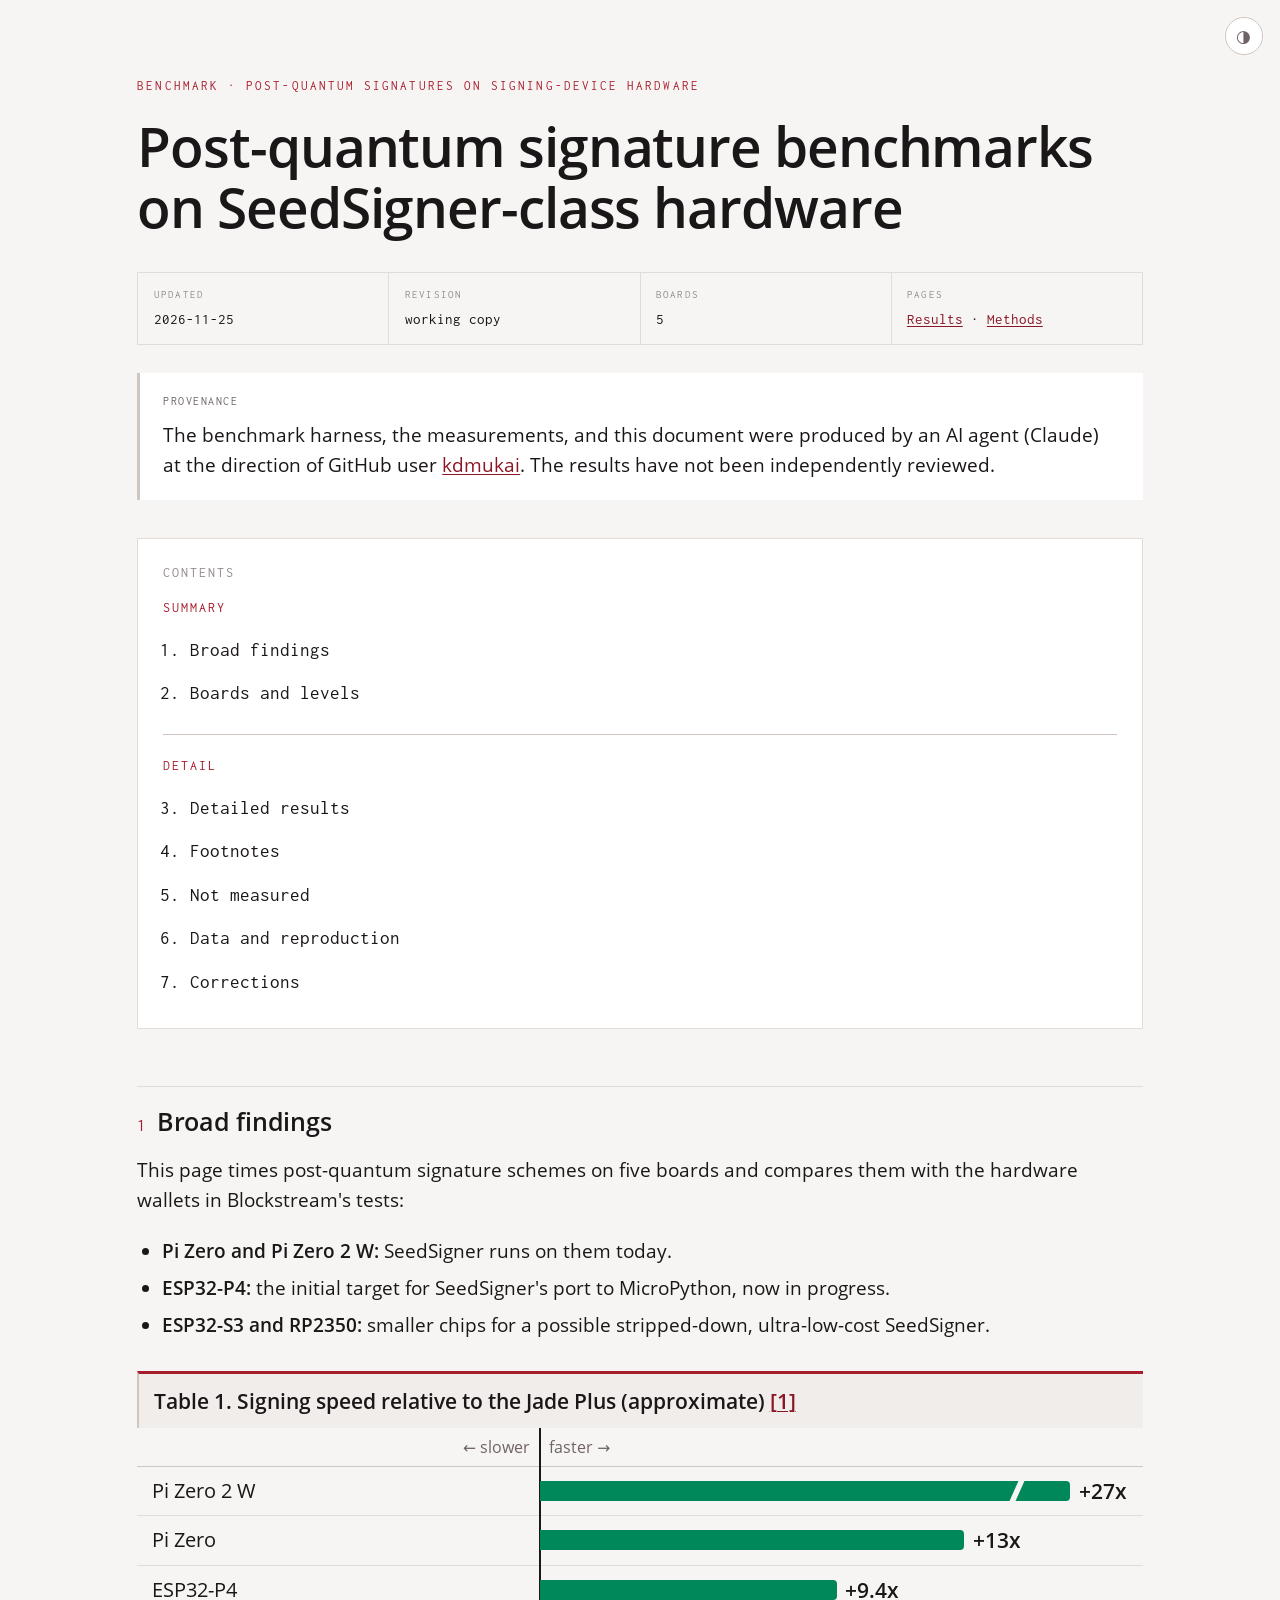
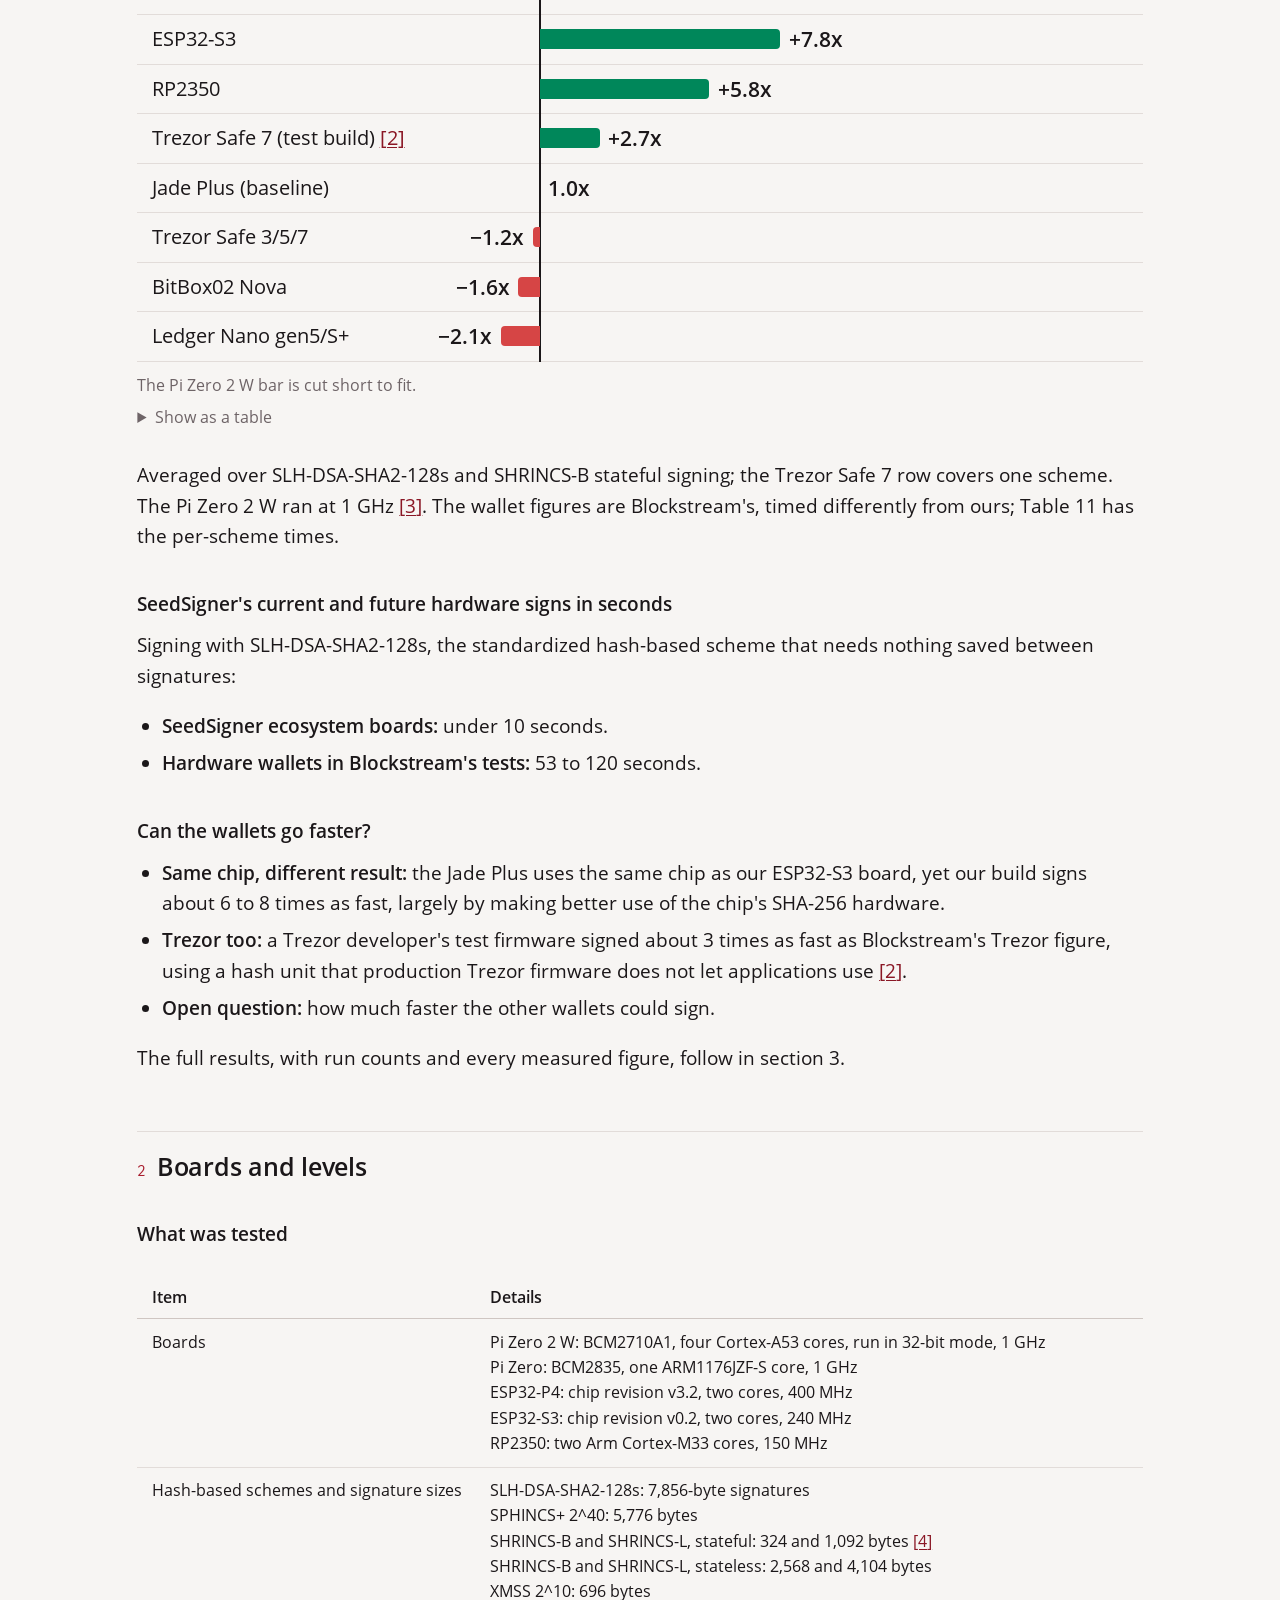
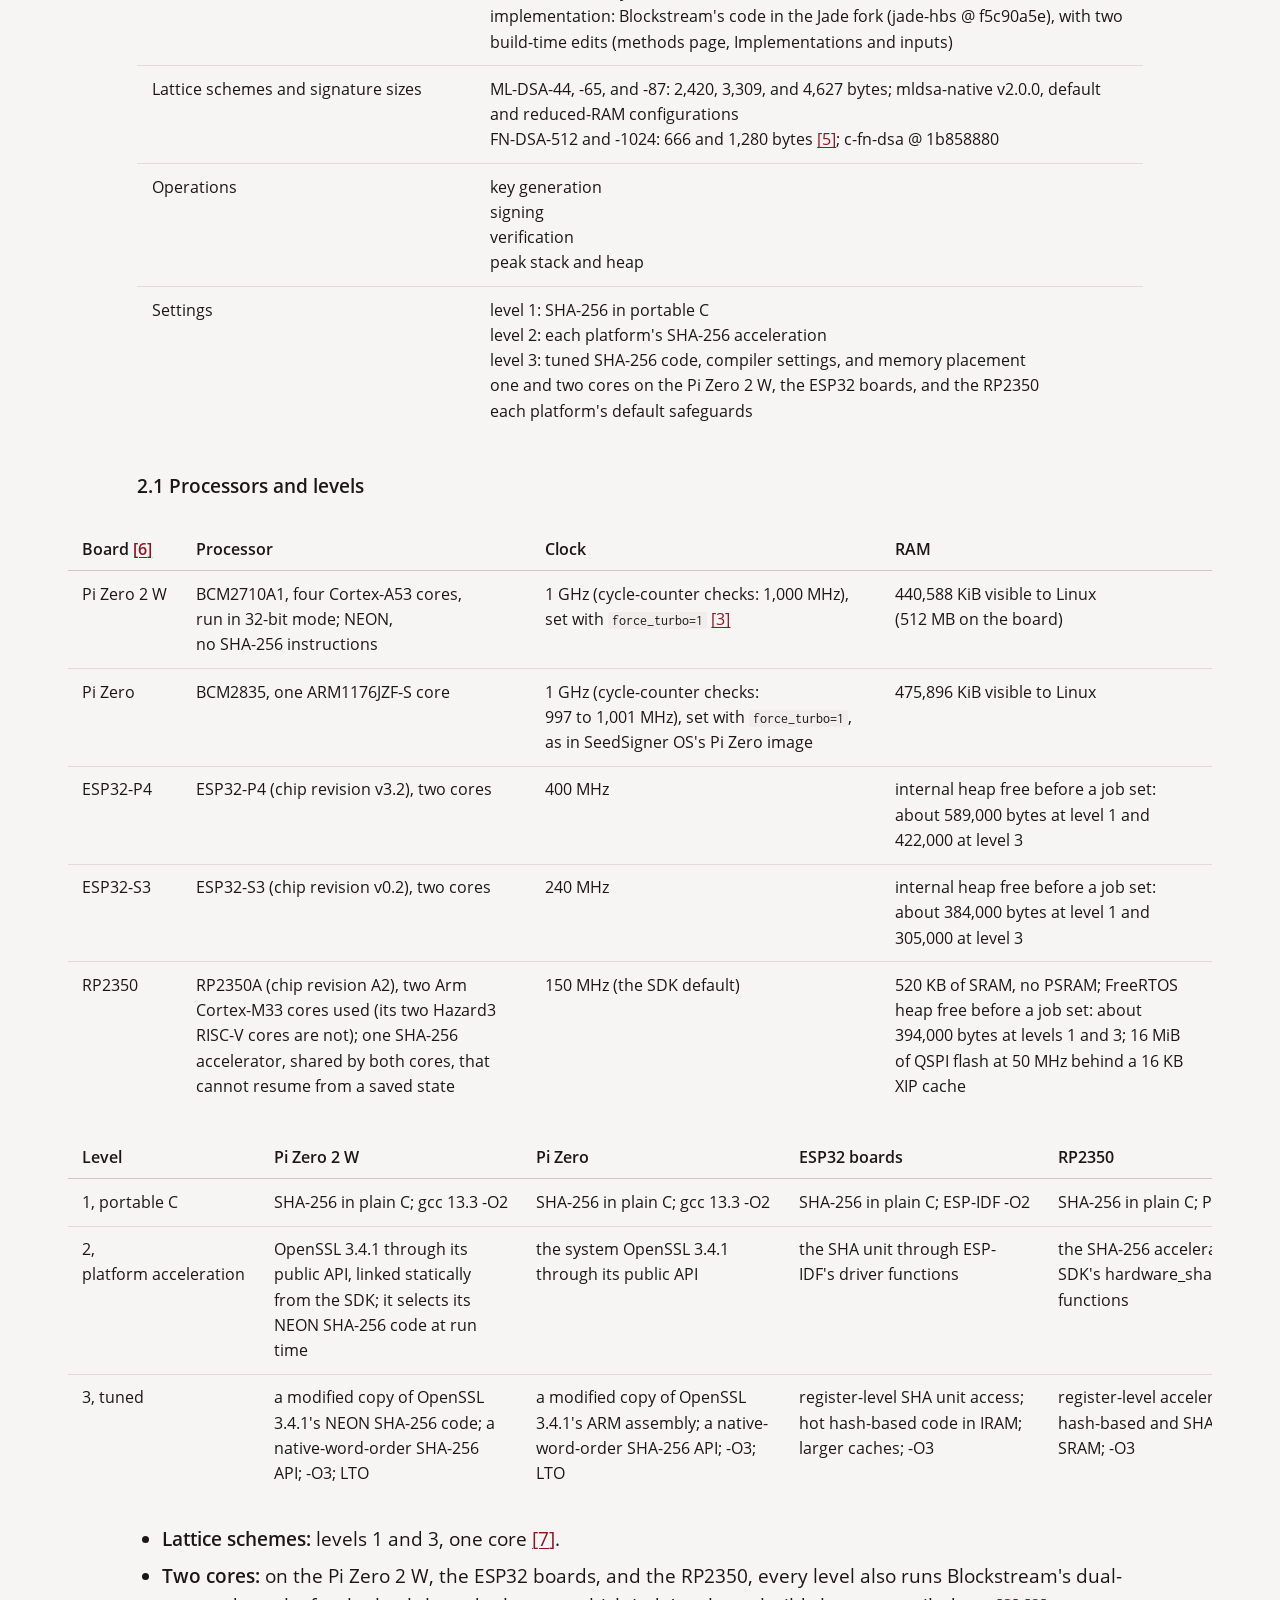
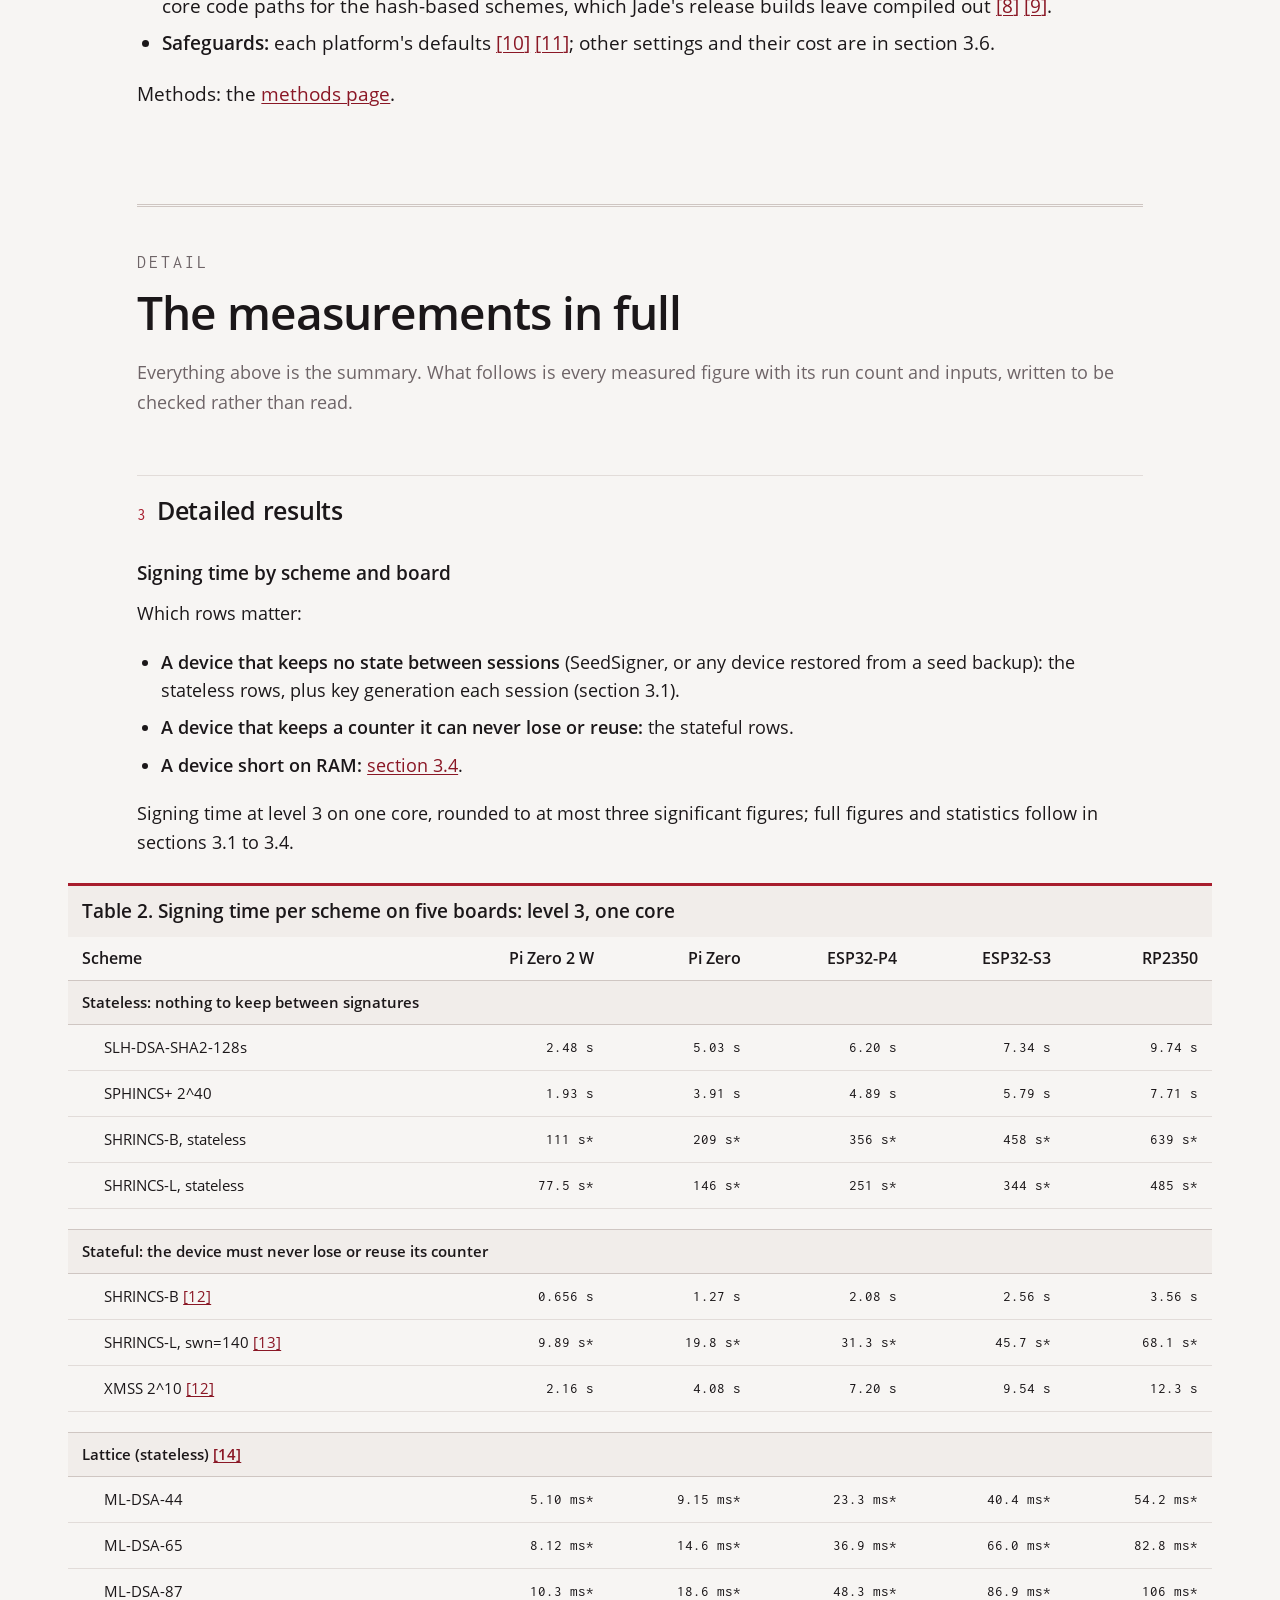
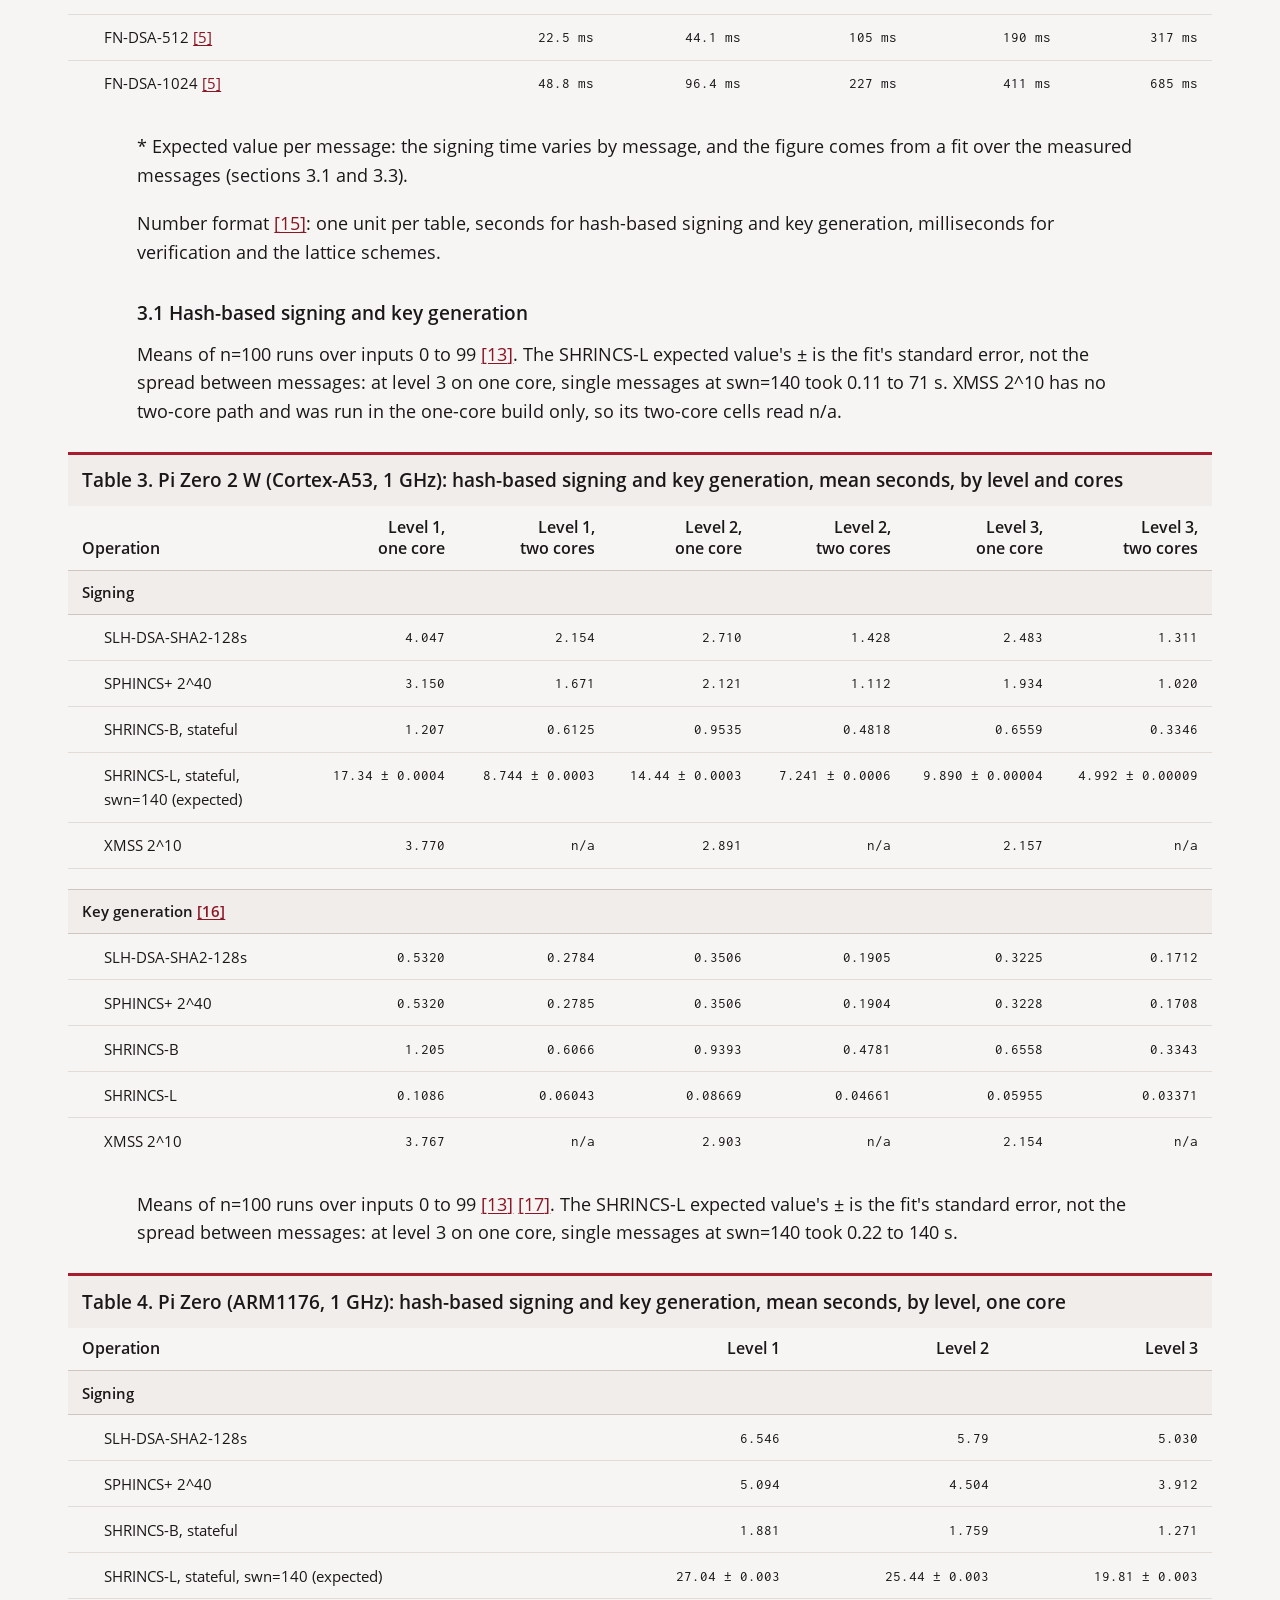
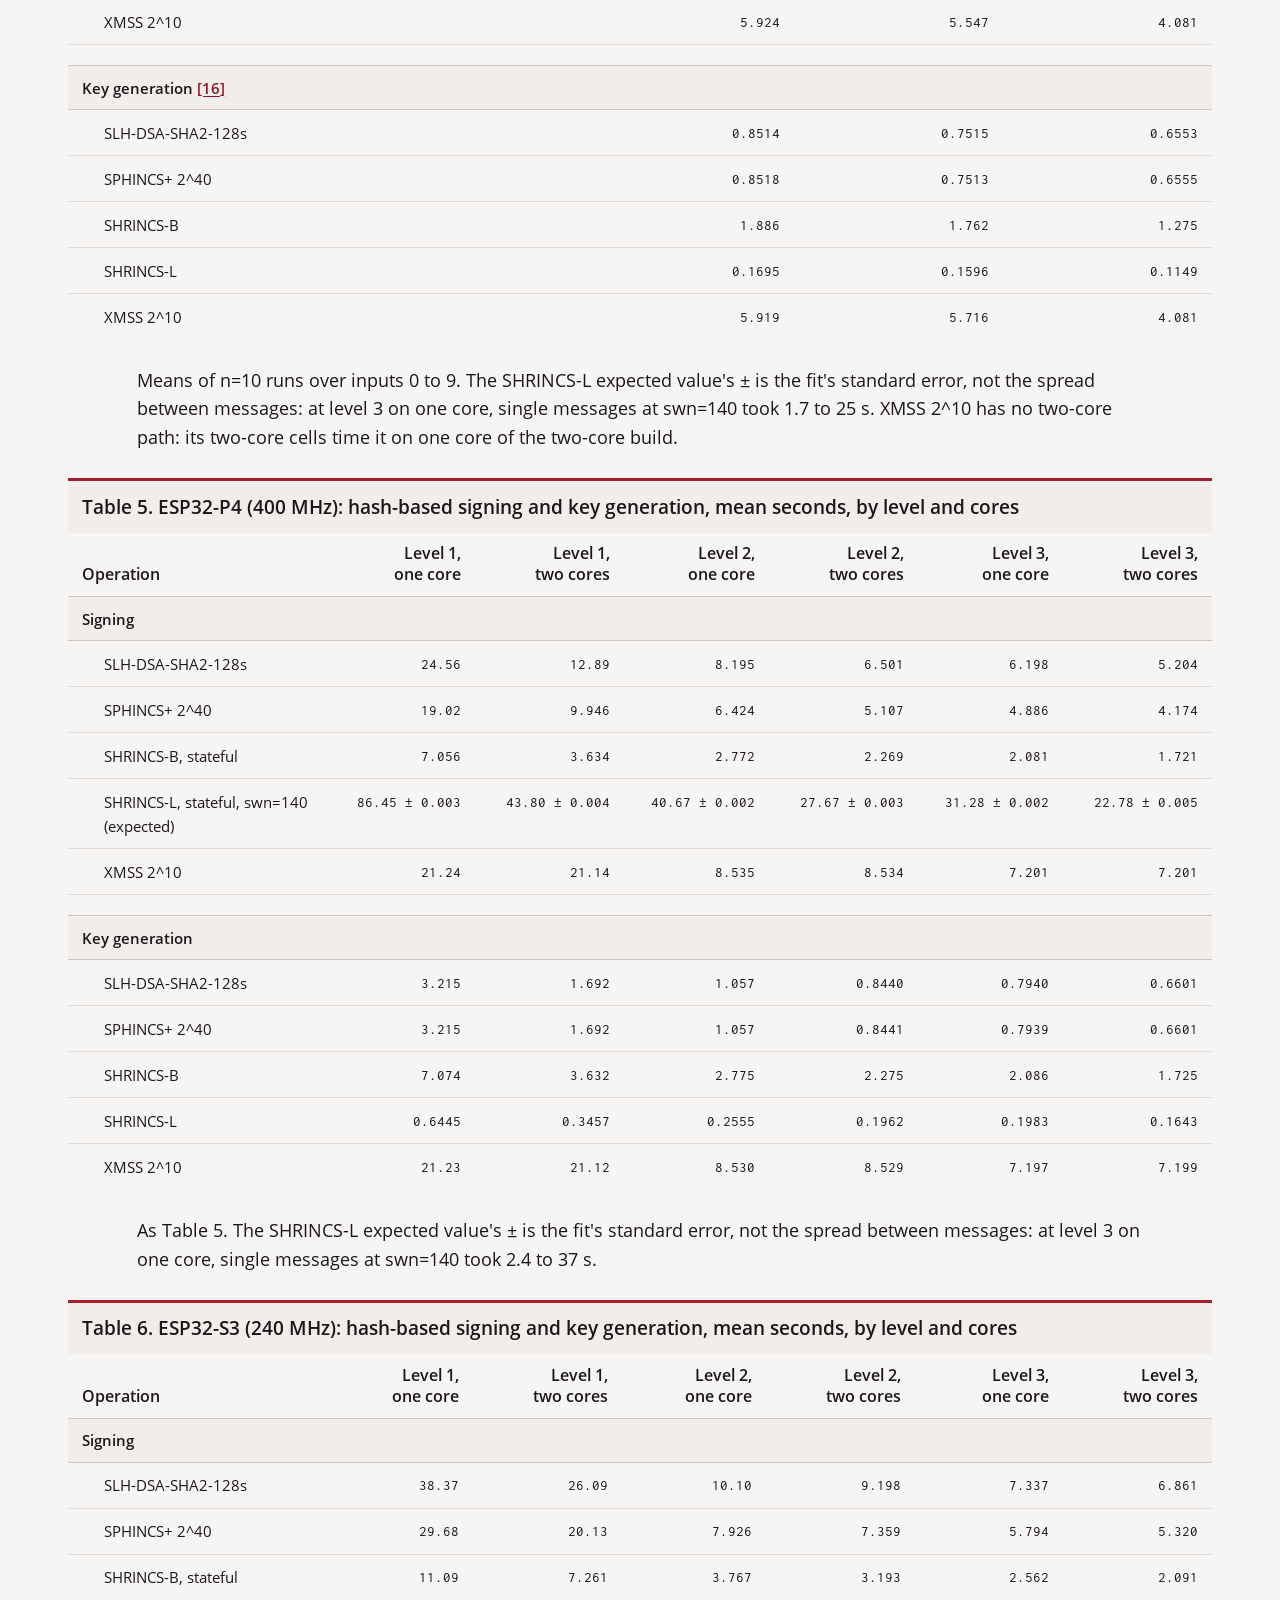
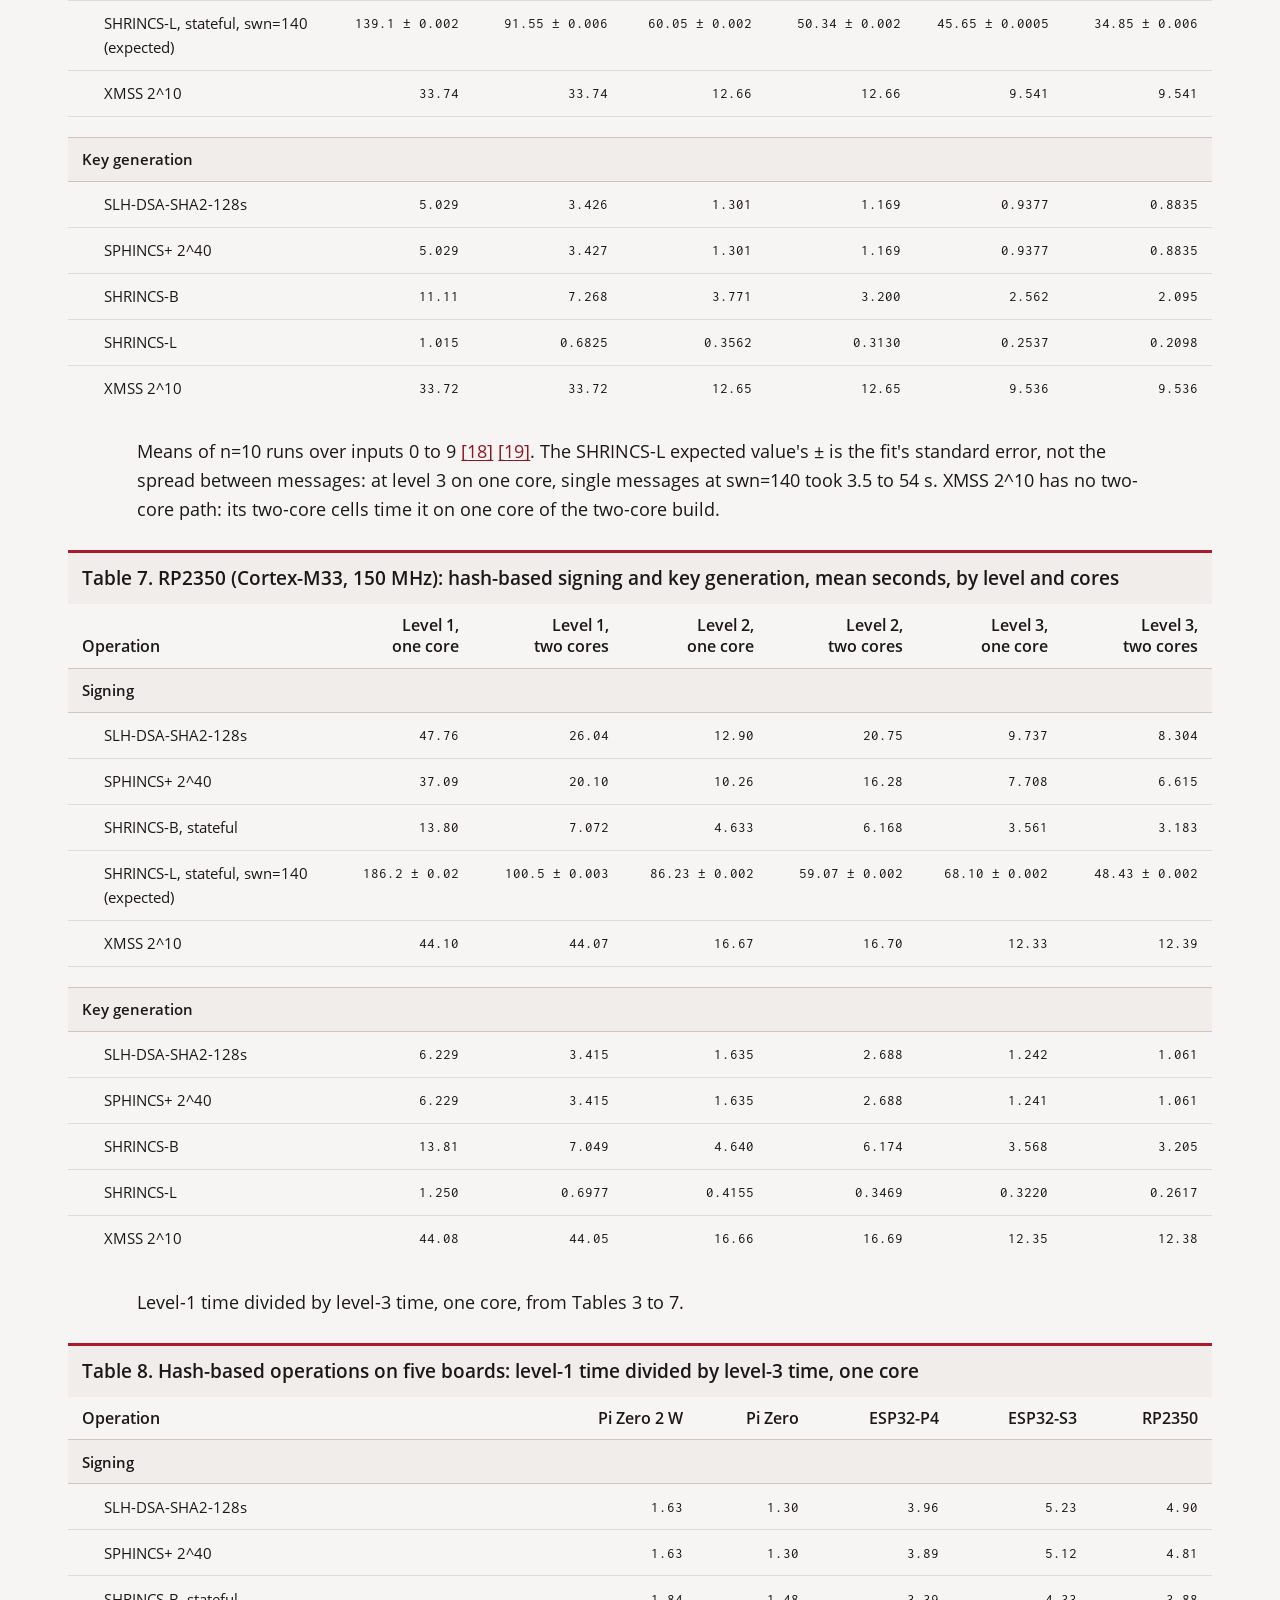
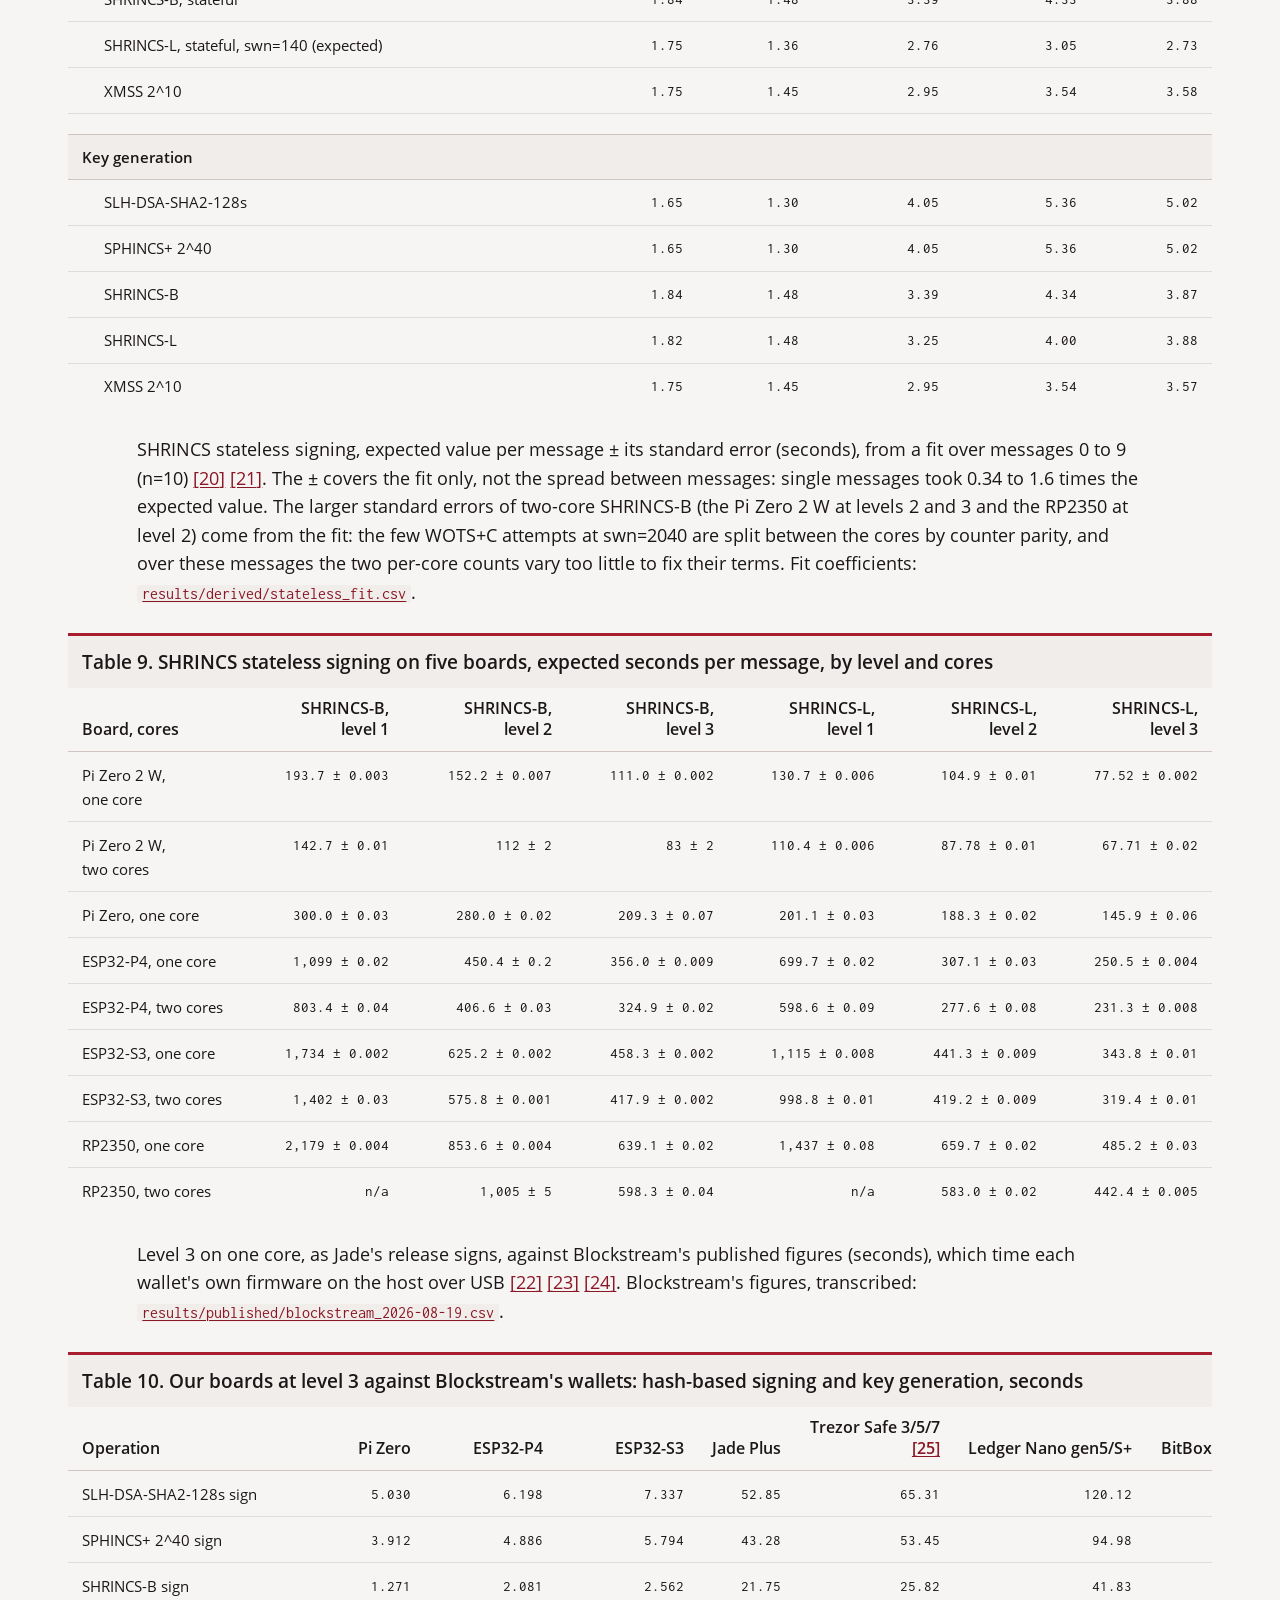
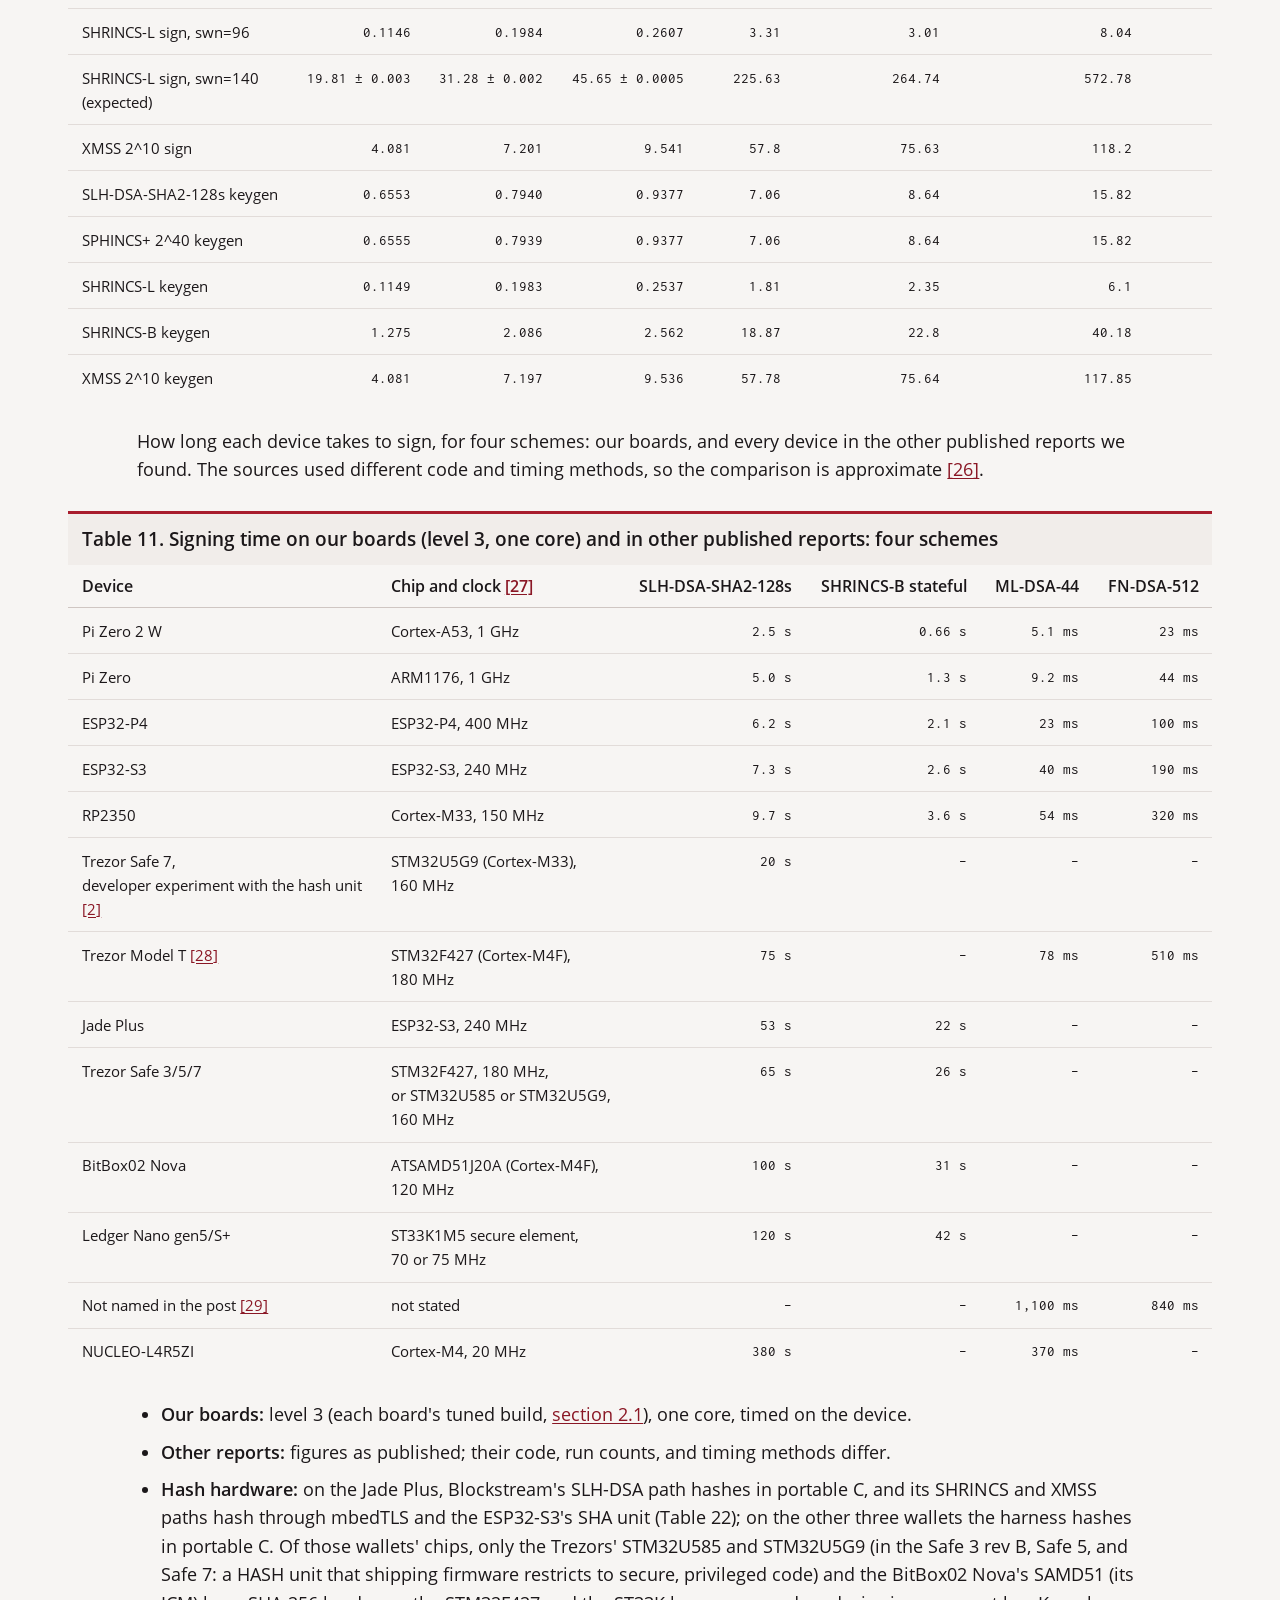
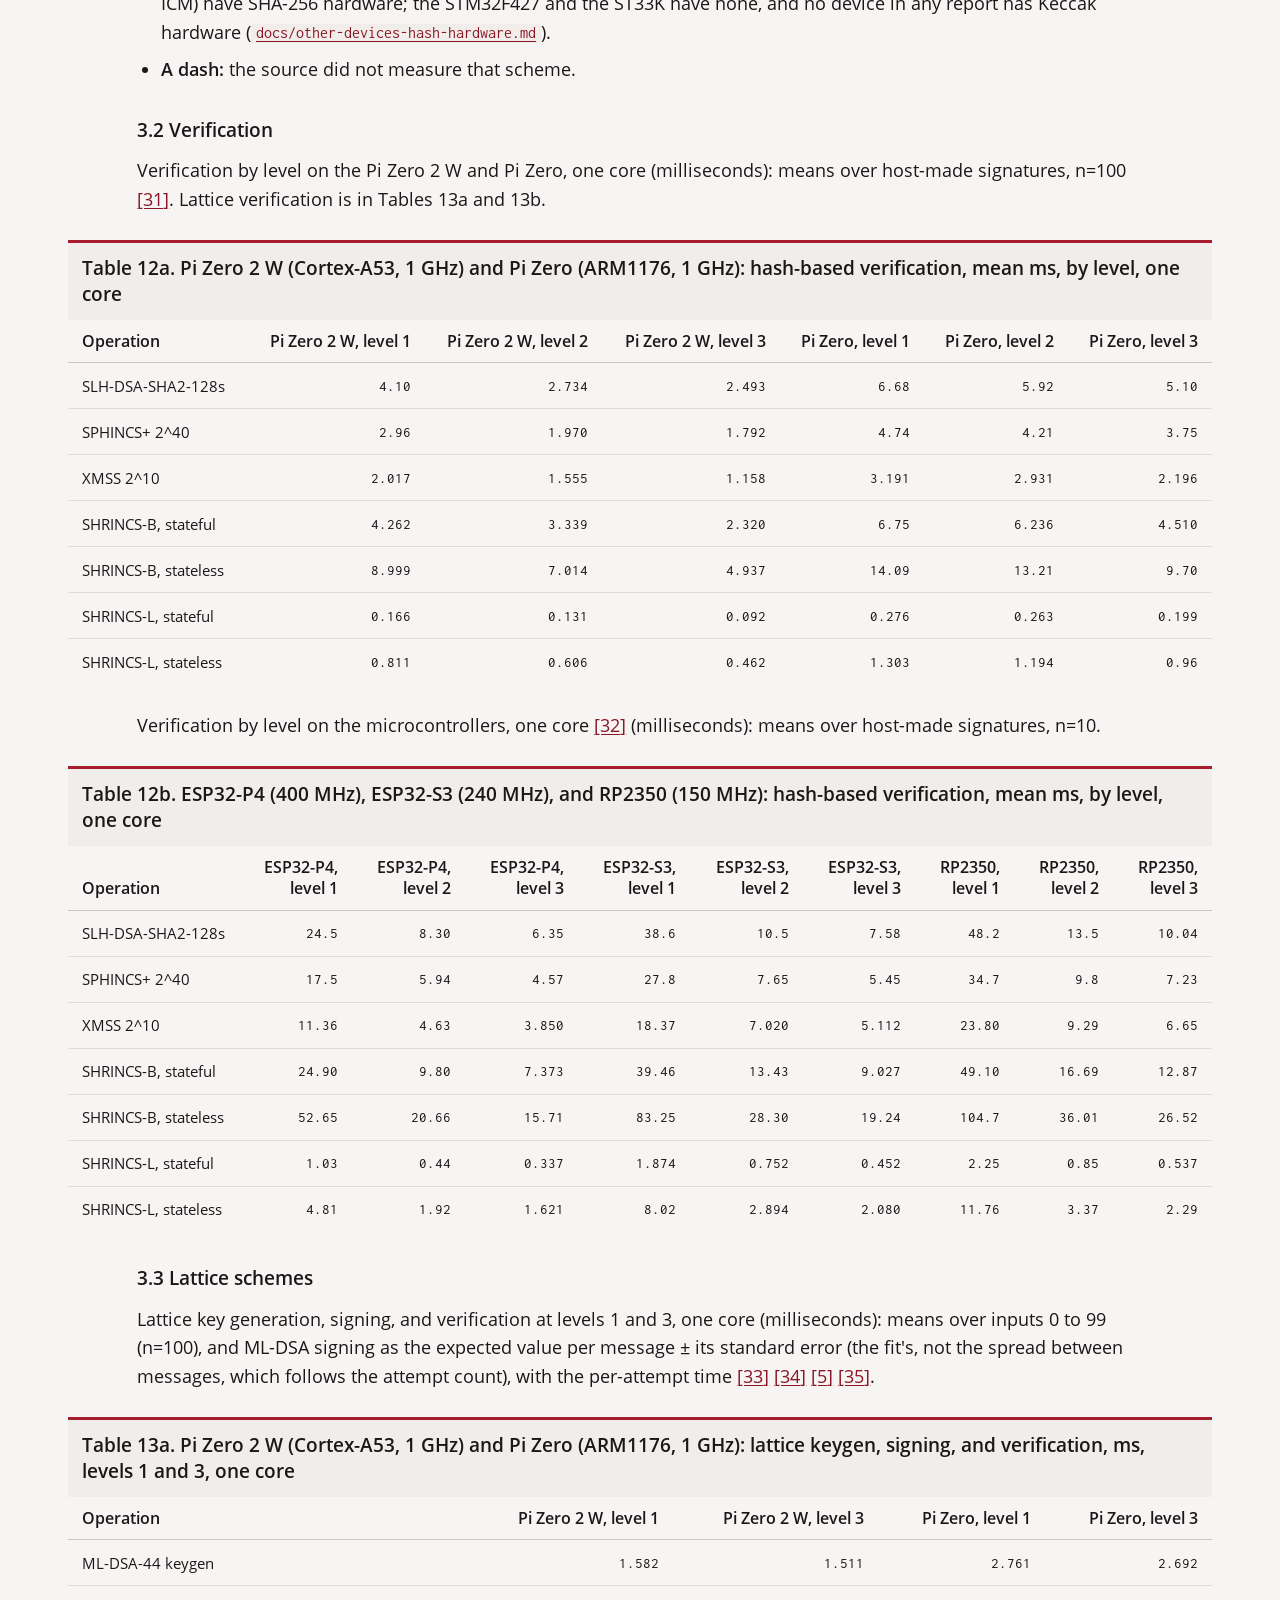
==== commit c58eb6c8: "Apply review fixes: scope the summary, Trezor labels, timing section, table numbering Name SLH-DSA-S" ====
--- a/index.html
+++ b/index.html
@@ -7,9 +7,8 @@
 <link rel="stylesheet" href="assets/fonts.css">
 <link rel="stylesheet" href="assets/series.css">
 <style>
-/* Page width (owner, 2026-11-24): the series' 72ch column is narrow on a desktop screen.
-   55rem is close to GitHub's 980px content width at the laptop font size; phones are
-   unaffected, since the column already fills the screen there. */
+/* Page width: 55rem, close to GitHub's 980px content width at the laptop font size;
+   phones are unaffected, since the column already fills the screen there. */
 :root{ --measure:55rem; }
 .tablewrap td.num, .tablewrap th.num{ text-align:right; }
 .tablewrap th{ white-space:normal; font-family:var(--sans); font-size:.86rem;
@@ -123,7 +122,7 @@
 SeedSigner.</li>
 </ul>
 <figure class="cbars" style="--pl:4.3rem; --pr:3.8rem; --u:calc((100% - var(--pl) - var(--pr)) / 16.1000); --x0:calc(var(--pl) + var(--u) * 1.1000)">
-<figcaption class="cbar-title">Table C1. Signing speed relative to the Jade Plus (approximate) <a class="fnref" href="#fn-1">[1]</a></figcaption>
+<figcaption class="cbar-title">Table 1. Signing speed relative to the Jade Plus (approximate) <a class="fnref" href="#fn-1">[1]</a></figcaption>
 <div class="cbar-grid">
 <div class="cbar-row cbar-axis" aria-hidden="true"><div class="cbar-name"></div><div class="cbar-plot"><span class="cbar-dir" style="right:calc(100% - var(--x0) + .5rem)">&larr; slower</span><span class="cbar-dir" style="left:calc(var(--x0) + .5rem)">faster &rarr;</span></div></div>
 <div class="cbar-row"><div class="cbar-name"><span>Pi Zero 2 W</span></div><div class="cbar-plot"><span class="cbar up" style="left:var(--x0);width:calc(var(--u) * 15.0000)" title="Pi Zero 2 W: 27x as fast as the Jade Plus (bar cut short to fit)"><span class="cbar-break" style="left:90.00%"></span></span><span class="cbar-val" style="left:calc(var(--x0) + var(--u) * 15.0000 + .45rem)">+27x</span></div></div>
@@ -133,13 +132,13 @@
 <div class="cbar-row"><div class="cbar-name"><span>RP2350</span></div><div class="cbar-plot"><span class="cbar up" style="left:var(--x0);width:calc(var(--u) * 4.8000)" title="RP2350: 5.8x as fast as the Jade Plus"></span><span class="cbar-val" style="left:calc(var(--x0) + var(--u) * 4.8000 + .45rem)">+5.8x</span></div></div>
 <div class="cbar-row"><div class="cbar-name"><span>Trezor Safe 7 (test build) <a class="fnref" href="#fn-2">[2]</a></span></div><div class="cbar-plot"><span class="cbar up" style="left:var(--x0);width:calc(var(--u) * 1.7000)" title="Trezor Safe 7 (test build) [2]: 2.7x as fast as the Jade Plus"></span><span class="cbar-val" style="left:calc(var(--x0) + var(--u) * 1.7000 + .45rem)">+2.7x</span></div></div>
 <div class="cbar-row"><div class="cbar-name"><span>Jade Plus (baseline)</span></div><div class="cbar-plot"><span class="cbar-val" style="left:calc(var(--x0) + .45rem)">1.0x</span></div></div>
-<div class="cbar-row"><div class="cbar-name"><span>Trezor Safe 3</span></div><div class="cbar-plot"><span class="cbar down" style="right:calc(100% - var(--x0));width:calc(var(--u) * 0.2000)" title="Trezor Safe 3: takes 1.2x as long as the Jade Plus"></span><span class="cbar-val" style="right:calc(calc(100% - var(--x0)) + var(--u) * 0.2000 + .45rem)">−1.2x</span></div></div>
+<div class="cbar-row"><div class="cbar-name"><span>Trezor Safe 3/5/7</span></div><div class="cbar-plot"><span class="cbar down" style="right:calc(100% - var(--x0));width:calc(var(--u) * 0.2000)" title="Trezor Safe 3/5/7: takes 1.2x as long as the Jade Plus"></span><span class="cbar-val" style="right:calc(calc(100% - var(--x0)) + var(--u) * 0.2000 + .45rem)">−1.2x</span></div></div>
 <div class="cbar-row"><div class="cbar-name"><span>BitBox02 Nova</span></div><div class="cbar-plot"><span class="cbar down" style="right:calc(100% - var(--x0));width:calc(var(--u) * 0.6000)" title="BitBox02 Nova: takes 1.6x as long as the Jade Plus"></span><span class="cbar-val" style="right:calc(calc(100% - var(--x0)) + var(--u) * 0.6000 + .45rem)">−1.6x</span></div></div>
 <div class="cbar-row"><div class="cbar-name"><span>Ledger Nano gen5/S+</span></div><div class="cbar-plot"><span class="cbar down" style="right:calc(100% - var(--x0));width:calc(var(--u) * 1.1000)" title="Ledger Nano gen5/S+: takes 2.1x as long as the Jade Plus"></span><span class="cbar-val" style="right:calc(calc(100% - var(--x0)) + var(--u) * 1.1000 + .45rem)">−2.1x</span></div></div>
 </div>
 <p class="cbar-note">The Pi Zero 2 W bar is cut short to fit.</p>
 <details class="cbar-table"><summary>Show as a table</summary><div class="tablewrap summary"><table>
-<caption>Table C1. Signing speed relative to the Jade Plus (approximate)</caption>
+<caption>Table 1. Signing speed relative to the Jade Plus (approximate)</caption>
 <thead>
 <tr>
 <th><span class="nw">Device</span></th>
@@ -176,7 +175,7 @@
 <td class="num">1.0x</td>
 </tr>
 <tr>
-<td><span class="nw">Trezor Safe 3</span></td>
+<td><span class="nw">Trezor Safe 3/5/7</span></td>
 <td class="num down">−1.2x</td>
 </tr>
 <tr>
@@ -190,20 +189,24 @@
 </tbody>
 </table></div></details>
 </figure>
-<p>Averaged over two hash-based signature schemes. The wallet figures are Blockstream's,
-timed differently from ours; Table H5 has the per-scheme times.</p>
+<p>Averaged over SLH-DSA-SHA2-128s and SHRINCS-B stateful signing; the Trezor Safe 7 row
+covers one scheme. The Pi Zero 2 W ran at 1 GHz <a class="fnref" href="#fn-3">[3]</a>. The wallet figures are Blockstream's,
+timed differently from ours; Table 11 has the per-scheme times.</p>
 <h3 id="seedsigners-current-and-future-hardware-signs-in-seconds"><a class="anchor" href="#seedsigners-current-and-future-hardware-signs-in-seconds">SeedSigner's current and future hardware signs in seconds</a></h3>
+<p>Signing with SLH-DSA-SHA2-128s, the standardized hash-based scheme that needs nothing
+saved between signatures:</p>
 <ul>
 <li><strong>SeedSigner ecosystem boards:</strong> under 10 seconds.</li>
-<li><strong>Hardware wallets in Blockstream's tests:</strong> 22 to 120 seconds.</li>
+<li><strong>Hardware wallets in Blockstream's tests:</strong> 53 to 120 seconds.</li>
 </ul>
 <h3 id="can-the-wallets-go-faster"><a class="anchor" href="#can-the-wallets-go-faster">Can the wallets go faster?</a></h3>
 <ul>
 <li><strong>Same chip, different result:</strong> the Jade Plus uses the same chip as our ESP32-S3 board,
-yet our build signs about 8 times as fast, largely by making better use of the chip's
-SHA-256 hardware.</li>
-<li><strong>Trezor too:</strong> a Trezor developer who did the same on a Trezor signed about 3 times as
-fast as Blockstream's Trezor figure <a class="fnref" href="#fn-2">[2]</a>.</li>
+yet our build signs about 6 to 8 times as fast, largely by making better use of the
+chip's SHA-256 hardware.</li>
+<li><strong>Trezor too:</strong> a Trezor developer's test firmware signed about 3 times as fast as
+Blockstream's Trezor figure, using a hash unit that production Trezor firmware does not
+let applications use <a class="fnref" href="#fn-2">[2]</a>.</li>
 <li><strong>Open question:</strong> how much faster the other wallets could sign.</li>
 </ul>
 <p>The full results, with run counts and every measured figure, follow in section 3.</p>
@@ -223,11 +226,11 @@
 </tr>
 <tr>
 <td><span class="nw">Hash-based schemes and signature sizes</span></td>
-<td>SLH-DSA-SHA2-128s: 7,856-byte signatures<br>SPHINCS+ 2^40: 5,776 bytes<br>SHRINCS-B and SHRINCS-L, stateful: 324 and 1,092 bytes <a class="fnref" href="#fn-3">[3]</a><br>SHRINCS-B and SHRINCS-L, stateless: 2,568 and 4,104 bytes<br>XMSS 2^10: 696 bytes<br>implementation: Blockstream's code in the Jade fork (jade-hbs @ f5c90a5e), unmodified</td>
+<td>SLH-DSA-SHA2-128s: 7,856-byte signatures<br>SPHINCS+ 2^40: 5,776 bytes<br>SHRINCS-B and SHRINCS-L, stateful: 324 and 1,092 bytes <a class="fnref" href="#fn-4">[4]</a><br>SHRINCS-B and SHRINCS-L, stateless: 2,568 and 4,104 bytes<br>XMSS 2^10: 696 bytes<br>implementation: Blockstream's code in the Jade fork (jade-hbs @ f5c90a5e), with two build-time edits (methods page, Implementations and inputs)</td>
 </tr>
 <tr>
 <td><span class="nw">Lattice schemes and signature sizes</span></td>
-<td>ML-DSA-44, -65, and -87: 2,420, 3,309, and 4,627 bytes; mldsa-native v2.0.0, default and reduced-RAM configurations<br>FN-DSA-512 and -1024: 666 and 1,280 bytes <a class="fnref" href="#fn-4">[4]</a>; c-fn-dsa @ 1b858880</td>
+<td>ML-DSA-44, -65, and -87: 2,420, 3,309, and 4,627 bytes; mldsa-native v2.0.0, default and reduced-RAM configurations<br>FN-DSA-512 and -1024: 666 and 1,280 bytes <a class="fnref" href="#fn-5">[5]</a>; c-fn-dsa @ 1b858880</td>
 </tr>
 <tr>
 <td><span class="nw">Operations</span></td>
@@ -243,7 +246,7 @@
 <div class="tablewrap wide"><table>
 <thead>
 <tr>
-<th><span class="nw">Board</span><span class="fnwrap"> <a class="fnref" href="#fn-5">[5]</a></span></th>
+<th><span class="nw">Board</span><span class="fnwrap"> <a class="fnref" href="#fn-6">[6]</a></span></th>
 <th><span class="nw">Processor</span></th>
 <th><span class="nw">Clock</span></th>
 <th><span class="nw">RAM</span></th>
@@ -253,7 +256,7 @@
 <tr>
 <td><span class="nw">Pi Zero 2 W</span></td>
 <td><span class="nw">BCM2710A1,</span> <span class="nw">four Cortex-A53 cores,</span> <span class="nw">run in 32-bit mode; NEON,</span> <span class="nw">no SHA-256 instructions</span></td>
-<td><span class="nw">1 GHz</span> <span class="nw">(cycle-counter checks:</span> <span class="nw">1,000 MHz),</span> <span class="nw">set with <code>force_turbo=1</code></span><span class="fnwrap"> <a class="fnref" href="#fn-6">[6]</a></span></td>
+<td><span class="nw">1 GHz</span> <span class="nw">(cycle-counter checks:</span> <span class="nw">1,000 MHz),</span> <span class="nw">set with <code>force_turbo=1</code></span><span class="fnwrap"> <a class="fnref" href="#fn-3">[3]</a></span></td>
 <td><span class="nw">440,588 KiB visible to Linux</span> <span class="nw">(512 MB on the board)</span></td>
 </tr>
 <tr>
@@ -266,19 +269,19 @@
 <td><span class="nw">ESP32-P4</span></td>
 <td><span class="nw">ESP32-P4</span> <span class="nw">(chip revision v3.2),</span> <span class="nw">two cores</span></td>
 <td><span class="nw">400 MHz</span></td>
-<td>internal heap free before a job set: 589,352 bytes at level 1 and 421,756 bytes at level 3</td>
+<td>internal heap free before a job set: about 589,000 bytes at level 1 and 422,000 at level 3</td>
 </tr>
 <tr>
 <td><span class="nw">ESP32-S3</span></td>
 <td><span class="nw">ESP32-S3</span> <span class="nw">(chip revision v0.2),</span> <span class="nw">two cores</span></td>
 <td><span class="nw">240 MHz</span></td>
-<td>internal heap free before a job set: 383,936 bytes at level 1 and 304,764 bytes at level 3</td>
+<td>internal heap free before a job set: about 384,000 bytes at level 1 and 305,000 at level 3</td>
 </tr>
 <tr>
 <td><span class="nw">RP2350</span></td>
 <td>RP2350A (chip revision A2), two Arm Cortex-M33 cores used (its two Hazard3 RISC-V cores are not); one SHA-256 accelerator, shared by both cores, that cannot resume from a saved state</td>
 <td><span class="nw">150 MHz</span> <span class="nw">(the SDK default)</span></td>
-<td>520 KB of SRAM, no PSRAM; FreeRTOS heap free before a job set: 394,288 bytes at level 1 and 394,280 bytes at level 3; 16 MiB of QSPI flash at 50 MHz behind a 16 KB XIP cache</td>
+<td>520 KB of SRAM, no PSRAM; FreeRTOS heap free before a job set: about 394,000 bytes at levels 1 and 3; 16 MiB of QSPI flash at 50 MHz behind a 16 KB XIP cache</td>
 </tr>
 </tbody>
 </table></div>
@@ -319,12 +322,12 @@
 <ul>
 <li><strong>Lattice schemes:</strong> levels 1 and 3, one core <a class="fnref" href="#fn-7">[7]</a>.</li>
 <li><strong>Two cores:</strong> on the Pi Zero 2 W, the ESP32 boards, and the RP2350, every level also
-runs Blockstream's dual-core code paths for the hash-based schemes <a class="fnref" href="#fn-8">[8]</a> <a class="fnref" href="#fn-9">[9]</a>.</li>
+runs Blockstream's dual-core code paths for the hash-based schemes, which Jade's release
+builds leave compiled out <a class="fnref" href="#fn-8">[8]</a> <a class="fnref" href="#fn-9">[9]</a>.</li>
 <li><strong>Safeguards:</strong> each platform's defaults <a class="fnref" href="#fn-10">[10]</a> <a class="fnref" href="#fn-11">[11]</a>; other settings and their cost are in
 section 3.6.</li>
 </ul>
-<p>Methods: <a href="methods.html">appendix</a>, until <code>methods.html</code>
-exists.</p>
+<p>Methods: the <a href="methods.html">methods page</a>.</p>
 <div class="partbreak">
   <p class="eyebrow">Detail</p>
   <h2 class="parttitle">The measurements in full</h2>
@@ -342,7 +345,7 @@
 <p>Signing time at level 3 on one core, rounded to at most three significant figures; full
 figures and statistics follow in sections 3.1 to 3.4.</p>
 <div class="tablewrap wide"><table>
-<caption>Table K1. Signing time per scheme on five boards: level 3, one core</caption>
+<caption>Table 2. Signing time per scheme on five boards: level 3, one core</caption>
 <thead>
 <tr>
 <th><span class="nw">Scheme</span></th>
@@ -388,9 +391,9 @@
 <td class="num">485 s*</td>
 </tr>
 <tr class="gap" aria-hidden="true"><td colspan="6"></td></tr>
-<tr class="group"><td colspan="6"><strong>Stateful: the device must never lose or reuse its counter <a class="fnref" href="#fn-12">[12]</a></strong></td></tr>
-<tr>
-<td class="child"><span class="nw">SHRINCS-B</span></td>
+<tr class="group"><td colspan="6"><strong>Stateful: the device must never lose or reuse its counter</strong></td></tr>
+<tr>
+<td class="child"><span class="nw">SHRINCS-B</span><span class="fnwrap"> <a class="fnref" href="#fn-12">[12]</a></span></td>
 <td class="num">0.656 s</td>
 <td class="num">1.27 s</td>
 <td class="num">2.08 s</td>
@@ -398,7 +401,7 @@
 <td class="num">3.56 s</td>
 </tr>
 <tr>
-<td class="child"><span class="nw">SHRINCS-L,</span> <span class="nw">swn=140</span></td>
+<td class="child"><span class="nw">SHRINCS-L,</span> <span class="nw">swn=140</span><span class="fnwrap"> <a class="fnref" href="#fn-13">[13]</a></span></td>
 <td class="num">9.89 s*</td>
 <td class="num">19.8 s*</td>
 <td class="num">31.3 s*</td>
@@ -406,7 +409,7 @@
 <td class="num">68.1 s*</td>
 </tr>
 <tr>
-<td class="child"><span class="nw">XMSS 2^10</span></td>
+<td class="child"><span class="nw">XMSS 2^10</span><span class="fnwrap"> <a class="fnref" href="#fn-12">[12]</a></span></td>
 <td class="num">2.16 s</td>
 <td class="num">4.08 s</td>
 <td class="num">7.20 s</td>
@@ -414,7 +417,7 @@
 <td class="num">12.3 s</td>
 </tr>
 <tr class="gap" aria-hidden="true"><td colspan="6"></td></tr>
-<tr class="group"><td colspan="6"><strong>Lattice (stateless) <a class="fnref" href="#fn-13">[13]</a></strong></td></tr>
+<tr class="group"><td colspan="6"><strong>Lattice (stateless) <a class="fnref" href="#fn-14">[14]</a></strong></td></tr>
 <tr>
 <td class="child"><span class="nw">ML-DSA-44</span></td>
 <td class="num">5.10 ms*</td>
@@ -440,7 +443,7 @@
 <td class="num">106 ms*</td>
 </tr>
 <tr>
-<td class="child"><span class="nw">FN-DSA-512</span></td>
+<td class="child"><span class="nw">FN-DSA-512</span><span class="fnwrap"> <a class="fnref" href="#fn-5">[5]</a></span></td>
 <td class="num">22.5 ms</td>
 <td class="num">44.1 ms</td>
 <td class="num">105 ms</td>
@@ -448,7 +451,7 @@
 <td class="num">317 ms</td>
 </tr>
 <tr>
-<td class="child"><span class="nw">FN-DSA-1024</span></td>
+<td class="child"><span class="nw">FN-DSA-1024</span><span class="fnwrap"> <a class="fnref" href="#fn-5">[5]</a></span></td>
 <td class="num">48.8 ms</td>
 <td class="num">96.4 ms</td>
 <td class="num">227 ms</td>
@@ -458,16 +461,16 @@
 </tbody>
 </table></div>
 <p>* Expected value per message: the signing time varies by message, and the figure comes
-from a fit over the measured messages (sections 3.1 and 3.3). The Pi Zero 2 W ran at its
-rated 1 GHz; SeedSigner OS 0.8.7 runs it at 600 MHz, where its times are 1.67 times as
-long <a class="fnref" href="#fn-6">[6]</a>.</p>
-<p>Number format <a class="fnref" href="#fn-14">[14]</a>: one unit per table, seconds for hash-based signing and key generation,
+from a fit over the measured messages (sections 3.1 and 3.3).</p>
+<p>Number format <a class="fnref" href="#fn-15">[15]</a>: one unit per table, seconds for hash-based signing and key generation,
 milliseconds for verification and the lattice schemes.</p>
 <h3 id="31-hash-based-signing-and-key-generation"><a class="anchor" href="#31-hash-based-signing-and-key-generation">3.1 Hash-based signing and key generation</a></h3>
-<p>Means of n=100 runs over inputs 0 to 99, round 4, at 1 GHz <a class="fnref" href="#fn-6">[6]</a> <a class="fnref" href="#fn-15">[15]</a>; XMSS 2^10 has no
-two-core path and ran on one core only.</p>
+<p>Means of n=100 runs over inputs 0 to 99 <a class="fnref" href="#fn-13">[13]</a>. The SHRINCS-L expected value's ± is the
+fit's standard error, not the spread between messages: at level 3 on one core, single
+messages at swn=140 took 0.11 to 71 s. XMSS 2^10 has no two-core path and was run in the
+one-core build only, so its two-core cells read n/a.</p>
 <div class="tablewrap wide"><table>
-<caption>Table D1. Pi Zero 2 W (Cortex-A53, 1 GHz): hash-based signing and key generation, mean
+<caption>Table 3. Pi Zero 2 W (Cortex-A53, 1 GHz): hash-based signing and key generation, mean
 seconds, by level and cores</caption>
 <thead>
 <tr>
@@ -576,9 +579,11 @@
 </tr>
 </tbody>
 </table></div>
-<p>Means of n=100 runs over inputs 0 to 99, second round <a class="fnref" href="#fn-15">[15]</a> <a class="fnref" href="#fn-17">[17]</a>.</p>
+<p>Means of n=100 runs over inputs 0 to 99 <a class="fnref" href="#fn-13">[13]</a> <a class="fnref" href="#fn-17">[17]</a>. The SHRINCS-L expected value's ± is the
+fit's standard error, not the spread between messages: at level 3 on one core, single
+messages at swn=140 took 0.22 to 140 s.</p>
 <div class="tablewrap wide"><table>
-<caption>Table D2. Pi Zero (ARM1176, 1 GHz): hash-based signing and key generation, mean seconds,
+<caption>Table 4. Pi Zero (ARM1176, 1 GHz): hash-based signing and key generation, mean seconds,
 by level, one core</caption>
 <thead>
 <tr>
@@ -654,9 +659,12 @@
 </tr>
 </tbody>
 </table></div>
-<p>Means of n=10 runs over inputs 0 to 9, second round; XMSS 2^10 has no two-core path.</p>
+<p>Means of n=10 runs over inputs 0 to 9. The SHRINCS-L expected value's ± is the fit's
+standard error, not the spread between messages: at level 3 on one core, single messages
+at swn=140 took 1.7 to 25 s. XMSS 2^10 has no two-core path: its two-core cells time it on
+one core of the two-core build.</p>
 <div class="tablewrap wide"><table>
-<caption>Table D3. ESP32-P4 (400 MHz): hash-based signing and key generation, mean seconds, by
+<caption>Table 5. ESP32-P4 (400 MHz): hash-based signing and key generation, mean seconds, by
 level and cores</caption>
 <thead>
 <tr>
@@ -765,9 +773,10 @@
 </tr>
 </tbody>
 </table></div>
-<p>As Table D3.</p>
+<p>As Table 5. The SHRINCS-L expected value's ± is the fit's standard error, not the spread
+between messages: at level 3 on one core, single messages at swn=140 took 2.4 to 37 s.</p>
 <div class="tablewrap wide"><table>
-<caption>Table D4. ESP32-S3 (240 MHz): hash-based signing and key generation, mean seconds, by
+<caption>Table 6. ESP32-S3 (240 MHz): hash-based signing and key generation, mean seconds, by
 level and cores</caption>
 <thead>
 <tr>
@@ -876,9 +885,12 @@
 </tr>
 </tbody>
 </table></div>
-<p>Means of n=10 runs over inputs 0 to 9, round 4 <a class="fnref" href="#fn-18">[18]</a> <a class="fnref" href="#fn-19">[19]</a>; XMSS 2^10 has no two-core path.</p>
+<p>Means of n=10 runs over inputs 0 to 9 <a class="fnref" href="#fn-18">[18]</a> <a class="fnref" href="#fn-19">[19]</a>. The SHRINCS-L expected value's ± is the
+fit's standard error, not the spread between messages: at level 3 on one core, single
+messages at swn=140 took 3.5 to 54 s. XMSS 2^10 has no two-core path: its two-core cells
+time it on one core of the two-core build.</p>
 <div class="tablewrap wide"><table>
-<caption>Table D5. RP2350 (Cortex-M33, 150 MHz): hash-based signing and key generation, mean
+<caption>Table 7. RP2350 (Cortex-M33, 150 MHz): hash-based signing and key generation, mean
 seconds, by level and cores</caption>
 <thead>
 <tr>
@@ -987,10 +999,10 @@
 </tr>
 </tbody>
 </table></div>
-<p>Level-1 time divided by level-3 time, one core, from Tables D1 to D5.</p>
+<p>Level-1 time divided by level-3 time, one core, from Tables 3 to 7.</p>
 <div class="tablewrap wide"><table>
-<caption>Table D6. Hash-based operations on five boards: level-1 time divided by level-3 time,
-one core</caption>
+<caption>Table 8. Hash-based operations on five boards: level-1 time divided by level-3 time, one
+core</caption>
 <thead>
 <tr>
 <th><span class="nw">Operation</span></th>
@@ -1088,10 +1100,15 @@
 </tbody>
 </table></div>
 <p>SHRINCS stateless signing, expected value per message ± its standard error (seconds), from
-a fit over messages 0 to 9 (n=10) <a class="fnref" href="#fn-20">[20]</a> <a class="fnref" href="#fn-21">[21]</a>. Fit coefficients:
+a fit over messages 0 to 9 (n=10) <a class="fnref" href="#fn-20">[20]</a> <a class="fnref" href="#fn-21">[21]</a>. The ± covers the fit only, not the spread
+between messages: single messages took 0.34 to 1.6 times the expected value. The larger
+standard errors of two-core SHRINCS-B (the Pi Zero 2 W at levels 2 and 3 and the RP2350 at
+level 2) come from the fit: the few WOTS+C attempts at swn=2040 are split between the
+cores by counter parity, and over these messages the two per-core counts vary too little
+to fix their terms. Fit coefficients:
 <a href="results/derived/stateless_fit.csv"><code>results/derived/stateless_fit.csv</code></a>.</p>
 <div class="tablewrap wide"><table>
-<caption>Table D7. SHRINCS stateless signing on five boards, expected seconds per message, by
+<caption>Table 9. SHRINCS stateless signing on five boards, expected seconds per message, by
 level and cores</caption>
 <thead>
 <tr>
@@ -1188,21 +1205,21 @@
 </tr>
 </tbody>
 </table></div>
-<p>Level 3 against Blockstream's published figures (seconds): our second-round figures, the
-ESP32 boards on two cores, against each wallet's own firmware timed on the host over USB
-<a class="fnref" href="#fn-22">[22]</a> <a class="fnref" href="#fn-23">[23]</a> <a class="fnref" href="#fn-24">[24]</a>. Blockstream's figures, transcribed:
+<p>Level 3 on one core, as Jade's release signs, against Blockstream's published figures
+(seconds), which time each wallet's own firmware on the host over USB <a class="fnref" href="#fn-22">[22]</a> <a class="fnref" href="#fn-23">[23]</a> <a class="fnref" href="#fn-24">[24]</a>.
+Blockstream's figures, transcribed:
 <a href="results/published/blockstream_2026-08-19.csv"><code>results/published/blockstream_2026-08-19.csv</code></a>.</p>
 <div class="tablewrap wide"><table>
-<caption>Table H4. Our boards at level 3 against Blockstream's wallets: hash-based signing and
+<caption>Table 10. Our boards at level 3 against Blockstream's wallets: hash-based signing and
 key generation, seconds</caption>
 <thead>
 <tr>
 <th><span class="nw">Operation</span></th>
 <th class="num"><span class="nw">Pi Zero</span></th>
-<th class="num"><span class="nw">ESP32-P4,</span> <span class="nw">two cores</span></th>
-<th class="num"><span class="nw">ESP32-S3,</span> <span class="nw">two cores</span></th>
+<th class="num"><span class="nw">ESP32-P4</span></th>
+<th class="num"><span class="nw">ESP32-S3</span></th>
 <th class="num"><span class="nw">Jade Plus</span></th>
-<th class="num"><span class="nw">Trezor Safe 3</span></th>
+<th class="num"><span class="nw">Trezor Safe 3/5/7</span><span class="fnwrap"> <a class="fnref" href="#fn-25">[25]</a></span></th>
 <th class="num"><span class="nw">Ledger Nano gen5/S+</span></th>
 <th class="num"><span class="nw">BitBox02 Nova</span></th>
 </tr>
@@ -1211,8 +1228,8 @@
 <tr>
 <td><span class="nw">SLH-DSA-SHA2-128s sign</span></td>
 <td class="num">5.030</td>
-<td class="num">5.204</td>
-<td class="num">6.861</td>
+<td class="num">6.198</td>
+<td class="num">7.337</td>
 <td class="num">52.85</td>
 <td class="num">65.31</td>
 <td class="num">120.12</td>
@@ -1221,8 +1238,8 @@
 <tr>
 <td><span class="nw">SPHINCS+ 2^40 sign</span></td>
 <td class="num">3.912</td>
-<td class="num">4.174</td>
-<td class="num">5.320</td>
+<td class="num">4.886</td>
+<td class="num">5.794</td>
 <td class="num">43.28</td>
 <td class="num">53.45</td>
 <td class="num">94.98</td>
@@ -1231,8 +1248,8 @@
 <tr>
 <td><span class="nw">SHRINCS-B sign</span></td>
 <td class="num">1.271</td>
-<td class="num">1.721</td>
-<td class="num">2.091</td>
+<td class="num">2.081</td>
+<td class="num">2.562</td>
 <td class="num">21.75</td>
 <td class="num">25.82</td>
 <td class="num">41.83</td>
@@ -1241,8 +1258,8 @@
 <tr>
 <td><span class="nw">SHRINCS-L sign,</span> <span class="nw">swn=96</span></td>
 <td class="num">0.1146</td>
-<td class="num">0.1643</td>
-<td class="num">0.2098</td>
+<td class="num">0.1984</td>
+<td class="num">0.2607</td>
 <td class="num">3.31</td>
 <td class="num">3.01</td>
 <td class="num">8.04</td>
@@ -1251,8 +1268,8 @@
 <tr>
 <td><span class="nw">SHRINCS-L sign,</span> <span class="nw">swn=140</span> <span class="nw">(expected)</span></td>
 <td class="num">19.81 ± 0.003</td>
-<td class="num">22.78 ± 0.005</td>
-<td class="num">34.85 ± 0.006</td>
+<td class="num">31.28 ± 0.002</td>
+<td class="num">45.65 ± 0.0005</td>
 <td class="num">225.63</td>
 <td class="num">264.74</td>
 <td class="num">572.78</td>
@@ -1271,8 +1288,8 @@
 <tr>
 <td><span class="nw">SLH-DSA-SHA2-128s keygen</span></td>
 <td class="num">0.6553</td>
-<td class="num">0.6601</td>
-<td class="num">0.8835</td>
+<td class="num">0.7940</td>
+<td class="num">0.9377</td>
 <td class="num">7.06</td>
 <td class="num">8.64</td>
 <td class="num">15.82</td>
@@ -1281,8 +1298,8 @@
 <tr>
 <td><span class="nw">SPHINCS+ 2^40 keygen</span></td>
 <td class="num">0.6555</td>
-<td class="num">0.6601</td>
-<td class="num">0.8835</td>
+<td class="num">0.7939</td>
+<td class="num">0.9377</td>
 <td class="num">7.06</td>
 <td class="num">8.64</td>
 <td class="num">15.82</td>
@@ -1291,8 +1308,8 @@
 <tr>
 <td><span class="nw">SHRINCS-L keygen</span></td>
 <td class="num">0.1149</td>
-<td class="num">0.1643</td>
-<td class="num">0.2098</td>
+<td class="num">0.1983</td>
+<td class="num">0.2537</td>
 <td class="num">1.81</td>
 <td class="num">2.35</td>
 <td class="num">6.1</td>
@@ -1301,8 +1318,8 @@
 <tr>
 <td><span class="nw">SHRINCS-B keygen</span></td>
 <td class="num">1.275</td>
-<td class="num">1.725</td>
-<td class="num">2.095</td>
+<td class="num">2.086</td>
+<td class="num">2.562</td>
 <td class="num">18.87</td>
 <td class="num">22.8</td>
 <td class="num">40.18</td>
@@ -1311,7 +1328,7 @@
 <tr>
 <td><span class="nw">XMSS 2^10 keygen</span></td>
 <td class="num">4.081</td>
-<td class="num">7.199</td>
+<td class="num">7.197</td>
 <td class="num">9.536</td>
 <td class="num">57.78</td>
 <td class="num">75.64</td>
@@ -1322,14 +1339,14 @@
 </table></div>
 <p>How long each device takes to sign, for four schemes: our boards, and every device in the
 other published reports we found. The sources used different code and timing methods, so
-the comparison is approximate <a class="fnref" href="#fn-25">[25]</a>.</p>
+the comparison is approximate <a class="fnref" href="#fn-26">[26]</a>.</p>
 <div class="tablewrap wide"><table>
-<caption>Table H5. Signing time on our boards (level 3, one core) and in other published reports:
+<caption>Table 11. Signing time on our boards (level 3, one core) and in other published reports:
 four schemes</caption>
 <thead>
 <tr>
 <th><span class="nw">Device</span></th>
-<th><span class="nw">Chip and clock</span><span class="fnwrap"> <a class="fnref" href="#fn-26">[26]</a></span></th>
+<th><span class="nw">Chip and clock</span><span class="fnwrap"> <a class="fnref" href="#fn-27">[27]</a></span></th>
 <th class="num"><span class="nw">SLH-DSA-SHA2-128s</span></th>
 <th class="num"><span class="nw">SHRINCS-B stateful</span></th>
 <th class="num"><span class="nw">ML-DSA-44</span></th>
@@ -1393,7 +1410,7 @@
 <td><a href="https://github.com/trezor/trezor-firmware/issues/6835">trezor-firmware issue #6835</a> and <a href="https://github.com/trezor/trezor-firmware/blob/cepetr/slh-dsa-hw-sha/branch-notes.md">branch notes</a></td>
 </tr>
 <tr>
-<td><span class="nw">Trezor Model T</span><span class="fnwrap"> <a class="fnref" href="#fn-27">[27]</a></span></td>
+<td><span class="nw">Trezor Model T</span><span class="fnwrap"> <a class="fnref" href="#fn-28">[28]</a></span></td>
 <td><span class="nw">STM32F427</span> <span class="nw">(Cortex-M4F),</span> <span class="nw">180 MHz</span></td>
 <td class="num">75 s</td>
 <td class="num">–</td>
@@ -1411,8 +1428,8 @@
 <td><span class="nw"><a href="https://blog.blockstream.com/hardware-wallets-post-quantum-signatures/">Blockstream, 2026-08-19</a></span></td>
 </tr>
 <tr>
-<td><span class="nw">Trezor Safe 3</span></td>
-<td><span class="nw">STM32F427,</span> <span class="nw">180 MHz,</span> <span class="nw">or STM32U585,</span> <span class="nw">160 MHz</span></td>
+<td><span class="nw">Trezor Safe 3/5/7</span></td>
+<td><span class="nw">STM32F427,</span> <span class="nw">180 MHz,</span> <span class="nw">or STM32U585 or STM32U5G9,</span> <span class="nw">160 MHz</span></td>
 <td class="num">65 s</td>
 <td class="num">26 s</td>
 <td class="num">–</td>
@@ -1438,7 +1455,7 @@
 <td><span class="nw"><a href="https://blog.blockstream.com/hardware-wallets-post-quantum-signatures/">Blockstream, 2026-08-19</a></span></td>
 </tr>
 <tr>
-<td><span class="nw">Not named in the post</span><span class="fnwrap"> <a class="fnref" href="#fn-28">[28]</a></span></td>
+<td><span class="nw">Not named in the post</span><span class="fnwrap"> <a class="fnref" href="#fn-29">[29]</a></span></td>
 <td><span class="nw">not stated</span></td>
 <td class="num">–</td>
 <td class="num">–</td>
@@ -1453,7 +1470,7 @@
 <td class="num">–</td>
 <td class="num">370 ms</td>
 <td class="num">–</td>
-<td><span class="nw"><a href="https://github.com/mupq/pqm4/tree/master/results/speed">pqm4</a>,</span> <span class="nw">derived</span><span class="fnwrap"> <a class="fnref" href="#fn-29">[29]</a></span></td>
+<td><span class="nw"><a href="https://github.com/mupq/pqm4/tree/master/results/speed">pqm4</a>,</span> <span class="nw">derived</span><span class="fnwrap"> <a class="fnref" href="#fn-30">[30]</a></span></td>
 </tr>
 </tbody>
 </table></div>
@@ -1464,20 +1481,19 @@
 differ.</li>
 <li><strong>Hash hardware:</strong> on the Jade Plus, Blockstream's SLH-DSA path hashes in portable C,
 and its SHRINCS and XMSS paths hash through mbedTLS and the ESP32-S3's SHA unit (Table
-D18); on the other three wallets the harness hashes in portable C. Of those wallets'
-chips, only the STM32U585 revision of the Safe 3 (a HASH unit that shipping firmware
-restricts to secure, privileged code) and the BitBox02 Nova's SAMD51 (its ICM) have
-SHA-256 hardware; the STM32F427 and the ST33K have none, and no device in any report has
-Keccak hardware
+22); on the other three wallets the harness hashes in portable C. Of those wallets'
+chips, only the Trezors' STM32U585 and STM32U5G9 (in the Safe 3 rev B, Safe 5, and Safe
+7: a HASH unit that shipping firmware restricts to secure, privileged code) and the
+BitBox02 Nova's SAMD51 (its ICM) have SHA-256 hardware; the STM32F427 and the ST33K have
+none, and no device in any report has Keccak hardware
 (<a href="docs/other-devices-hash-hardware.md"><code>docs/other-devices-hash-hardware.md</code></a>).</li>
 <li><strong>A dash:</strong> the source did not measure that scheme.</li>
 </ul>
 <h3 id="32-verification"><a class="anchor" href="#32-verification">3.2 Verification</a></h3>
 <p>Verification by level on the Pi Zero 2 W and Pi Zero, one core (milliseconds): means over
-host-made signatures, n=100 <a class="fnref" href="#fn-30">[30]</a>; Pi Zero 2 W round 4, Pi Zero round 3 <a class="fnref" href="#fn-31">[31]</a>. Lattice
-verification is in Tables D9a and D9b.</p>
+host-made signatures, n=100 <a class="fnref" href="#fn-31">[31]</a>. Lattice verification is in Tables 13a and 13b.</p>
 <div class="tablewrap wide"><table>
-<caption>Table D8a. Pi Zero 2 W (Cortex-A53, 1 GHz) and Pi Zero (ARM1176, 1 GHz): hash-based
+<caption>Table 12a. Pi Zero 2 W (Cortex-A53, 1 GHz) and Pi Zero (ARM1176, 1 GHz): hash-based
 verification, mean ms, by level, one core</caption>
 <thead>
 <tr>
@@ -1556,10 +1572,10 @@
 </tr>
 </tbody>
 </table></div>
-<p>Verification by level on the microcontrollers, one core (milliseconds): means over
-host-made signatures, n=10; round 3 <a class="fnref" href="#fn-31">[31]</a>, the RP2350 round 4 <a class="fnref" href="#fn-32">[32]</a>.</p>
+<p>Verification by level on the microcontrollers, one core <a class="fnref" href="#fn-32">[32]</a> (milliseconds): means over
+host-made signatures, n=10.</p>
 <div class="tablewrap wide"><table>
-<caption>Table D8b. ESP32-P4 (400 MHz), ESP32-S3 (240 MHz), and RP2350 (150 MHz): hash-based
+<caption>Table 12b. ESP32-P4 (400 MHz), ESP32-S3 (240 MHz), and RP2350 (150 MHz): hash-based
 verification, mean ms, by level, one core</caption>
 <thead>
 <tr>
@@ -1665,10 +1681,10 @@
 <h3 id="33-lattice-schemes"><a class="anchor" href="#33-lattice-schemes">3.3 Lattice schemes</a></h3>
 <p>Lattice key generation, signing, and verification at levels 1 and 3, one core
 (milliseconds): means over inputs 0 to 99 (n=100), and ML-DSA signing as the expected
-value per message ± its standard error, with the per-attempt time <a class="fnref" href="#fn-33">[33]</a> <a class="fnref" href="#fn-34">[34]</a> <a class="fnref" href="#fn-4">[4]</a> <a class="fnref" href="#fn-35">[35]</a>.
-Round 3 <a class="fnref" href="#fn-31">[31]</a>; the Pi Zero 2 W and the RP2350 round 4.</p>
+value per message ± its standard error (the fit's, not the spread between messages, which
+follows the attempt count), with the per-attempt time <a class="fnref" href="#fn-33">[33]</a> <a class="fnref" href="#fn-34">[34]</a> <a class="fnref" href="#fn-5">[5]</a> <a class="fnref" href="#fn-35">[35]</a>.</p>
 <div class="tablewrap wide"><table>
-<caption>Table D9a. Pi Zero 2 W (Cortex-A53, 1 GHz) and Pi Zero (ARM1176, 1 GHz): lattice keygen,
+<caption>Table 13a. Pi Zero 2 W (Cortex-A53, 1 GHz) and Pi Zero (ARM1176, 1 GHz): lattice keygen,
 signing, and verification, ms, levels 1 and 3, one core</caption>
 <thead>
 <tr>
@@ -1893,7 +1909,7 @@
 </tbody>
 </table></div>
 <div class="tablewrap wide"><table>
-<caption>Table D9b. ESP32-P4 (400 MHz), ESP32-S3 (240 MHz), and RP2350 (150 MHz): lattice keygen,
+<caption>Table 13b. ESP32-P4 (400 MHz), ESP32-S3 (240 MHz), and RP2350 (150 MHz): lattice keygen,
 signing, and verification, ms, levels 1 and 3, one core</caption>
 <thead>
 <tr>
@@ -2179,10 +2195,9 @@
 </tr>
 </tbody>
 </table></div>
-<p>FN-DSA key generation over seeds 0 to 99, one core (milliseconds): n=100; round 3 <a class="fnref" href="#fn-31">[31]</a>,
-the Pi Zero 2 W and the RP2350 round 4 <a class="fnref" href="#fn-36">[36]</a>.</p>
+<p>FN-DSA key generation over seeds 0 to 99, one core (milliseconds): n=100 <a class="fnref" href="#fn-36">[36]</a>.</p>
 <div class="tablewrap wide"><table>
-<caption>Table D10. FN-DSA key generation on five boards: milliseconds over seeds 0 to 99, levels
+<caption>Table 14. FN-DSA key generation on five boards: milliseconds over seeds 0 to 99, levels
 1 and 3, one core</caption>
 <thead>
 <tr>
@@ -2311,10 +2326,10 @@
 </tbody>
 </table></div>
 <p>Reduced RAM against default, ML-DSA signing at level 3, one core: the reduced-RAM
-configuration's peak stack (Tables D13a and D13b) and expected signing time (Tables D9a
-and D9b) divided by the default configuration's.</p>
+configuration's peak stack (Tables 17a and 17b) and expected signing time (Tables 13a and
+13b) divided by the default configuration's.</p>
 <div class="tablewrap wide"><table>
-<caption>Table D11a. Pi Zero 2 W (Cortex-A53, 1 GHz) and Pi Zero (ARM1176, 1 GHz): ML-DSA reduced
+<caption>Table 15a. Pi Zero 2 W (Cortex-A53, 1 GHz) and Pi Zero (ARM1176, 1 GHz): ML-DSA reduced
 RAM over default, ratios of stack and time, level 3, one core</caption>
 <thead>
 <tr>
@@ -2350,7 +2365,7 @@
 </tbody>
 </table></div>
 <div class="tablewrap wide"><table>
-<caption>Table D11b. ESP32-P4 (400 MHz), ESP32-S3 (240 MHz), and RP2350 (150 MHz): ML-DSA reduced
+<caption>Table 15b. ESP32-P4 (400 MHz), ESP32-S3 (240 MHz), and RP2350 (150 MHz): ML-DSA reduced
 RAM over default, ratios of stack and time, level 3, one core</caption>
 <thead>
 <tr>
@@ -2393,9 +2408,9 @@
 </tr>
 </tbody>
 </table></div>
-<p>Lattice level-1 time divided by level-3 time, one core, from Tables D9a and D9b <a class="fnref" href="#fn-37">[37]</a>.</p>
+<p>Lattice level-1 time divided by level-3 time, one core, from Tables 13a and 13b <a class="fnref" href="#fn-37">[37]</a>.</p>
 <div class="tablewrap wide"><table>
-<caption>Table D12. Lattice operations on five boards: level-1 time divided by level-3 time, one
+<caption>Table 16. Lattice operations on five boards: level-1 time divided by level-3 time, one
 core</caption>
 <thead>
 <tr>
@@ -2603,10 +2618,10 @@
 </tbody>
 </table></div>
 <h3 id="34-peak-stack-and-heap"><a class="anchor" href="#34-peak-stack-and-heap">3.4 Peak stack and heap</a></h3>
-<p>Peak stack and heap per operation at level 3, one core unless stated (bytes), second
-round, the Pi Zero 2 W and the RP2350 round 4 <a class="fnref" href="#fn-38">[38]</a> <a class="fnref" href="#fn-39">[39]</a>.</p>
+<p>Peak stack and heap per operation at level 3, one core unless stated (bytes) <a class="fnref" href="#fn-38">[38]</a> <a class="fnref" href="#fn-39">[39]</a>.
+The Pi boards' memory builds ran on one core only, so their tables have no two-core rows.</p>
 <div class="tablewrap wide"><table>
-<caption>Table D13a. Pi Zero 2 W (Cortex-A53, 1 GHz) and Pi Zero (ARM1176, 1 GHz): peak stack and
+<caption>Table 17a. Pi Zero 2 W (Cortex-A53, 1 GHz) and Pi Zero (ARM1176, 1 GHz): peak stack and
 heap, bytes, level 3, one core</caption>
 <thead>
 <tr>
@@ -2690,13 +2705,6 @@
 <td class="num">2,568</td>
 </tr>
 <tr>
-<td class="child"><span class="nw">SHRINCS-B sign,</span> <span class="nw">stateless,</span> <span class="nw">two cores</span></td>
-<td class="num">n/a</td>
-<td class="num">n/a</td>
-<td class="num">n/a</td>
-<td class="num">n/a</td>
-</tr>
-<tr>
 <td class="child"><span class="nw">SHRINCS-B verify,</span> <span class="nw">stateless</span></td>
 <td class="num">3,347</td>
 <td class="num">2,568</td>
@@ -2732,13 +2740,6 @@
 <td class="num">4,104</td>
 </tr>
 <tr>
-<td class="child"><span class="nw">SHRINCS-L sign,</span> <span class="nw">stateless,</span> <span class="nw">two cores</span></td>
-<td class="num">n/a</td>
-<td class="num">n/a</td>
-<td class="num">n/a</td>
-<td class="num">n/a</td>
-</tr>
-<tr>
 <td class="child"><span class="nw">SHRINCS-L verify,</span> <span class="nw">stateless</span></td>
 <td class="num">3,971</td>
 <td class="num">4,104</td>
@@ -2939,7 +2940,7 @@
 </tbody>
 </table></div>
 <div class="tablewrap wide"><table>
-<caption>Table D13b. ESP32-P4 (400 MHz), ESP32-S3 (240 MHz), and RP2350 (150 MHz): peak stack and
+<caption>Table 17b. ESP32-P4 (400 MHz), ESP32-S3 (240 MHz), and RP2350 (150 MHz): peak stack and
 heap, bytes, level 3, one core unless stated</caption>
 <thead>
 <tr>
@@ -3366,7 +3367,7 @@
 <p>Largest peak over all levels and core counts, with where it occurred (bytes; L: level, c:
 cores).</p>
 <div class="tablewrap wide"><table>
-<caption>Table D14a. Pi Zero 2 W (Cortex-A53, 1 GHz) and Pi Zero (ARM1176, 1 GHz): largest peak
+<caption>Table 18a. Pi Zero 2 W (Cortex-A53, 1 GHz) and Pi Zero (ARM1176, 1 GHz): largest peak
 stack and heap, bytes, any level</caption>
 <thead>
 <tr>
@@ -3443,7 +3444,7 @@
 <td class="num">324 (L1)</td>
 </tr>
 <tr>
-<td class="child"><span class="nw">SHRINCS-B sign,</span> <span class="nw">stateless</span> <span class="nw">(one and two cores)</span></td>
+<td class="child"><span class="nw">SHRINCS-B sign,</span> <span class="nw">stateless</span></td>
 <td class="num">10,171 (L2)</td>
 <td class="num">2,568 (L1)</td>
 <td class="num">10,147 (L2)</td>
@@ -3478,7 +3479,7 @@
 <td class="num">1,092 (L1)</td>
 </tr>
 <tr>
-<td class="child"><span class="nw">SHRINCS-L sign,</span> <span class="nw">stateless</span> <span class="nw">(one and two cores)</span></td>
+<td class="child"><span class="nw">SHRINCS-L sign,</span> <span class="nw">stateless</span></td>
 <td class="num">11,243 (L2)</td>
 <td class="num">4,104 (L1)</td>
 <td class="num">11,235 (L2)</td>
@@ -3685,7 +3686,7 @@
 </tbody>
 </table></div>
 <div class="tablewrap wide"><table>
-<caption>Table D14b. ESP32-P4 (400 MHz), ESP32-S3 (240 MHz), and RP2350 (150 MHz): largest peak
+<caption>Table 18b. ESP32-P4 (400 MHz), ESP32-S3 (240 MHz), and RP2350 (150 MHz): largest peak
 stack and heap, bytes, any level or core count</caption>
 <thead>
 <tr>
@@ -4093,12 +4094,11 @@
 </table></div>
 <h3 id="35-two-cores-against-one"><a class="anchor" href="#35-two-cores-against-one">3.5 Two cores against one</a></h3>
 <p>One-core time divided by two-core time on the boards with a second core (the Pi Zero 2 W
-and the microcontrollers), from Tables D1, D3, D4, D5, and D7. XMSS 2^10 has no two-core
-path: on the ESP32 boards and the RP2350 its row compares two builds of the same code, and
-the Pi Zero 2 W ran it on one core only.</p>
+and the microcontrollers), from Tables 3, 5, 6, 7, and 9. XMSS 2^10 has no two-core path:
+on the ESP32 boards and the RP2350 its row compares two builds of the same code, and the
+Pi Zero 2 W ran it on one core only.</p>
 <div class="tablewrap wide"><table>
-<caption>Table D15a. Pi Zero 2 W (Cortex-A53, 1 GHz): one-core time over two-core time, by
-level</caption>
+<caption>Table 19a. Pi Zero 2 W (Cortex-A53, 1 GHz): one-core time over two-core time, by level</caption>
 <thead>
 <tr>
 <th><span class="nw">Operation</span></th>
@@ -4188,7 +4188,7 @@
 </tbody>
 </table></div>
 <div class="tablewrap wide"><table>
-<caption>Table D15b. ESP32-P4 (400 MHz), ESP32-S3 (240 MHz), and RP2350 (150 MHz): one-core time
+<caption>Table 19b. ESP32-P4 (400 MHz), ESP32-S3 (240 MHz), and RP2350 (150 MHz): one-core time
 over two-core time, by level</caption>
 <thead>
 <tr>
@@ -4357,13 +4357,15 @@
 </tbody>
 </table></div>
 <h3 id="36-reproducibility-cost-of-safeguards-and-jade-firmware-calibration"><a class="anchor" href="#36-reproducibility-cost-of-safeguards-and-jade-firmware-calibration">3.6 Reproducibility, cost of safeguards, and Jade firmware calibration</a></h3>
-<p>These tables keep first-round figures: Tables D16a to D16c show measured differences
-between the rounds, not corrections.</p>
+<p>Tables 20a to 20c compare the second round's means with the first round's for the same
+operations (the rounds: <a href="methods.html#how-the-runs-were-done">How the runs were done</a> on the methods
+page); the differences measure how well the runs repeat and correct nothing. Tables 21a,
+21b, and 22 come from the first round only.</p>
 <p>Pi Zero: second-round mean against first-round mean for the same operation, level, and
 runs (percent change) <a class="fnref" href="#fn-40">[40]</a> <a class="fnref" href="#fn-41">[41]</a> <a class="fnref" href="#fn-42">[42]</a>.</p>
 <div class="tablewrap wide"><table>
-<caption>Table D16a. Pi Zero (ARM1176, 1 GHz): second round against first round, percent change
-of the mean, by level</caption>
+<caption>Table 20a. Pi Zero (ARM1176, 1 GHz): second round against first round, percent change of
+the mean, by level</caption>
 <thead>
 <tr>
 <th><span class="nw">Operation</span></th>
@@ -4476,9 +4478,9 @@
 layout, and a 100-run job is one process, so its standard deviation leaves this component
 out; most of the level-2 differences above are attributed to it. The cause inside the
 layout (cache or TLB conflicts, for example) was not investigated.</p>
-<p>ESP32-P4, as Table D16a, per level and core count (percent change) <a class="fnref" href="#fn-43">[43]</a>.</p>
+<p>ESP32-P4, as Table 20a, per level and core count (percent change) <a class="fnref" href="#fn-43">[43]</a>.</p>
 <div class="tablewrap wide"><table>
-<caption>Table D16b. ESP32-P4 (400 MHz): second round against first round, percent change of the
+<caption>Table 20b. ESP32-P4 (400 MHz): second round against first round, percent change of the
 mean, by level and cores</caption>
 <thead>
 <tr>
@@ -4630,9 +4632,9 @@
 <li>Level 3, two cores: 0.54% (SHRINCS-L sign, swn=96)</li>
 </ul>
 <p>Every compared output equals the first round's.</p>
-<p>ESP32-S3, as Table D16b (percent change).</p>
+<p>ESP32-S3, as Table 20b (percent change).</p>
 <div class="tablewrap wide"><table>
-<caption>Table D16c. ESP32-S3 (240 MHz): second round against first round, percent change of the
+<caption>Table 20c. ESP32-S3 (240 MHz): second round against first round, percent change of the
 mean, by level and cores</caption>
 <thead>
 <tr>
@@ -4788,7 +4790,7 @@
 the last two columns the percent change from adding the stack protector (static builds)
 and from moving to PIE with dynamic linking <a class="fnref" href="#fn-44">[44]</a>.</p>
 <div class="tablewrap wide"><table>
-<caption>Table D17a. Pi Zero (ARM1176, 1 GHz): cost of safeguards at level 3, mean seconds and
+<caption>Table 21a. Pi Zero (ARM1176, 1 GHz): cost of safeguards at level 3, mean seconds and
 percent change, first round</caption>
 <thead>
 <tr>
@@ -4886,7 +4888,7 @@
 <p>Cost of the ESP32 compiler stack protector (<code>-fstack-protector-strong</code>) at level 3, first
 round (percent change against ESP-IDF's defaults) <a class="fnref" href="#fn-45">[45]</a> <a class="fnref" href="#fn-46">[46]</a>.</p>
 <div class="tablewrap wide"><table>
-<caption>Table D17b. ESP32-P4 and ESP32-S3: cost of the compiler stack protector at level 3,
+<caption>Table 21b. ESP32-P4 and ESP32-S3: cost of the compiler stack protector at level 3,
 percent change, first round</caption>
 <thead>
 <tr>
@@ -4939,7 +4941,7 @@
 ESP32-S3 board, timed on the host over USB as Blockstream timed it, against Blockstream's
 published Jade Plus figures (seconds) <a class="fnref" href="#fn-24">[24]</a>.</p>
 <div class="tablewrap wide"><table>
-<caption>Table D18. Jade firmware on our ESP32-S3 board (240 MHz) against Blockstream's Jade Plus
+<caption>Table 22. Jade firmware on our ESP32-S3 board (240 MHz) against Blockstream's Jade Plus
 figures, seconds</caption>
 <thead>
 <tr>
@@ -5026,32 +5028,35 @@
 timed on the host over each wallet's USB interface, which includes data transfer and any
 display work during the operation (<code>results/published/blockstream_2026-08-19.csv</code>).
 Their chips and clocks come from vendor and certification documents, not from the post:
-Jade Plus, ESP32-S3, 240 MHz; Trezor Safe 3, STM32F427, 180 MHz, or STM32U585, 160 MHz;
-Ledger Nano gen5/S+, ST33K1M5 secure element, 70 or 75 MHz; BitBox02 Nova, ATSAMD51J20A
-(Cortex-M4F), 120 MHz (Jade Plus: Jade's build configuration; Blockstream does not say
-which hardware revision of the Trezor Safe 3 it timed;
-<code>docs/other-devices-hash-hardware.md</code>).</li>
+Jade Plus, ESP32-S3, 240 MHz; Trezor Safe 3/5/7, STM32F427, 180 MHz, or STM32U585 or
+STM32U5G9, 160 MHz; Ledger Nano gen5/S+, ST33K1M5 secure element, 70 or 75 MHz; BitBox02
+Nova, ATSAMD51J20A (Cortex-M4F), 120 MHz (Jade Plus: Jade's build configuration;
+Blockstream's Trezor signing figures are labeled Trezor Safe 3/5/7, and it does not say
+which model or hardware revision it timed; <code>docs/other-devices-hash-hardware.md</code>).</li>
 <li id="fn-2">[2] A Trezor developer wrote in trezor/trezor-firmware issue #6835 (2026-04-29) that
 branch <code>cepetr/slh-dsa-hw-sha</code> reduced SLH-DSA-128 signing time to 20 seconds; the
 branch notes record &quot;Signed in 19.657 s&quot; for the vendored SPHINCS+ SHA2-128s reference
 code hashing through the STM32U5 HASH unit on a Trezor Safe 7, in Trezor's
 production-test firmware with the stack protector off, in one run, and say that roughly
-20 seconds &quot;is not the lower bound&quot;. The experiment differs from Blockstream's Safe 3
-test in library, firmware, model, and timing method, and covers one scheme; on
-production Safe 7 units the HASH unit is not reachable by applications
-(<code>results/published/trezor-hw-sha_2025-12.csv</code>, <code>docs/other-devices-hash-hardware.md</code>).</li>
-<li id="fn-3">[3] SHRINCS stateful signatures grow with the state counter: the q-th signature from a
+20 seconds &quot;is not the lower bound&quot;. The experiment differs from Blockstream's Trezor
+test (labeled Trezor Safe 3/5/7) in library, firmware, and timing method, possibly in
+model, and covers one scheme; on production Safe 7 units the HASH unit is not reachable
+by applications (<code>results/published/trezor-hw-sha_2025-12.csv</code>,
+<code>docs/other-devices-hash-hardware.md</code>).</li>
+<li id="fn-3">[3] SeedSigner OS currently runs the Pi Zero 2 W at 600 MHz
+(<a href="https://github.com/SeedSigner/seedsigner-os/issues/129">SeedSigner/seedsigner-os#129</a>).</li>
+<li id="fn-4">[4] SHRINCS stateful signatures grow with the state counter: the q-th signature from a
 key carries min(q, HSF) authentication nodes of 16 bytes, so it takes 308 + 16q bytes
 under SHRINCS-B (HSF = 141, at most 2,564 bytes) and 1,076 + 16q bytes under SHRINCS-L
 (HSF = 189, at most 4,100 bytes). Sources:
 <code>third_party/jade-hbs/main/shrincs/constants.h</code> and <code>uxmss_auth_path()</code> in <code>uxmss.c</code>.
 The benchmark signs with q = 1 (<code>harness/common/op_shrincs.c</code>), the size shown.</li>
-<li id="fn-4">[4] FN-DSA is not standardized: no FIPS 206 draft was found as of 2026-11-20, so
+<li id="fn-5">[5] FN-DSA is not standardized: no FIPS 206 draft was found as of 2026-11-20, so
 c-fn-dsa implements its author's reading of the expected standard, its key and signature
 formats may change, and its known-answer vectors are its own. Every FN-DSA figure, the
 Pi Zero 2 W's and Pi Zero's included, uses c-fn-dsa's integer emulation of floating
 point.</li>
-<li id="fn-5">[5] The board names in this report stand for these boards. Pi Zero: a Pi Zero W, with
+<li id="fn-6">[6] The board names in this report stand for these boards. Pi Zero: a Pi Zero W, with
 the Pi Zero's BCM2835 at 1 GHz and 512 MB of RAM; the W adds a wireless chip, for which
 SeedSigner OS's Pi Zero image builds no driver (its kernel configuration,
 <code>opt/pi0/board/kernel.config</code> in seedsigner-os, leaves out Wi-Fi and Bluetooth support).
@@ -5059,14 +5064,6 @@
 Zero 2 W, which SeedSigner's releases support, though it is less common than the Pi
 Zero. ESP32-P4: a Waveshare ESP32-P4 WiFi6 Touch LCD 4.3. ESP32-S3: a Waveshare ESP32-S3
 Touch LCD 2. RP2350: a Waveshare RP2350 Touch LCD 2.</li>
-<li id="fn-6">[6] SeedSigner OS 0.8.7's image for the Pi Zero 2 W has no CPU frequency driver and no
-<code>force_turbo</code> setting, so the processor stays at its 600 MHz minimum clock (issue
-<a href="https://github.com/SeedSigner/seedsigner-os/issues/129">SeedSigner/seedsigner-os#129</a>).
-The board here ran a SeedSigner OS development image that behaves the same way; for this
-benchmark, <code>force_turbo=1</code> in its <code>config.txt</code> held the processor at its rated 1 GHz.
-Two screens ran the same 64 timing jobs (builds of all three levels, one and two cores)
-with the same binaries, one at each clock: each job's mean time at 600 MHz was 1.637 to
-1.708 times its mean at 1 GHz (median 1.667, against a clock ratio of 1.667).</li>
 <li id="fn-7">[7] Both lattice implementations hash with SHAKE, which neither the ESP32 SHA units nor
 the RP2350's SHA-256 accelerator computes, and no OpenSSL-backed SHAKE path was built
 for the Pi Zero 2 W or Pi Zero, so a level-2 build would run the level-1 lattice code;
@@ -5083,7 +5080,8 @@
 <li id="fn-10">[10] Pi Zero 2 W and Pi Zero: their SDK compilers' stack protector, PIE, and full RELRO.
 ESP32 boards: ESP-IDF's FreeRTOS stack canary, the ESP32-P4 hardware stack guard, and
 ESP32-S3 memory protection. RP2350: FreeRTOS's stack overflow check, the per-task stack
-limit register, and a hardware watchdog. Details: the appendix.</li>
+limit register, and a hardware watchdog. Details: <a href="methods.html#safeguard-settings">Safeguard
+settings</a> on the methods page.</li>
 <li id="fn-11">[11] The FreeRTOS end-of-stack watchpoint (<code>CONFIG_FREERTOS_WATCHPOINT_END_OF_STACK</code>) is
 off in every build, as it is by ESP-IDF default and in Jade's configuration. In separate
 runs it slowed signing on the ESP32-P4 by 12 to 31% at every level, plain C included,
@@ -5093,30 +5091,31 @@
 firmware does. The fixed SHRINCS key is consistent under SHRINCS-L and inconsistent
 under SHRINCS-B, and the fixed XMSS key is inconsistent (its stored root differs from
 the one its seeds produce), so SHRINCS-B and XMSS signatures made with them cannot be
-verified; timing does not depend on this. Verification (Tables D8a and D8b) and the
+verified; timing does not depend on this. Verification (Tables 12a and 12b) and the
 self-tests use keys derived consistently from seeds: recomputing each fixed key's public
 parts from its seeds (<code>scripts/xmss_fixed_key_check.c</code>) and verifying with shrincs-cpp
 (<code>scripts/shrincs_cpp_verify.py</code>) showed the mismatches above.</li>
-<li id="fn-13">[13] Signing is deterministic: ML-DSA with rnd set to 32 zero bytes (FIPS 204 permits
+<li id="fn-13">[13] SHRINCS-L stateful signing grinds a WOTS+C counter until the digit sum reaches the
+target sum swn=140, a message-dependent number of attempts, so its figure is the
+expected time per message from a least-squares fit of time against attempts (counters
+from each run's grind column), evaluated at the exact expectation of 6,218,398 attempts
+(<code>docs/knowledge/shrincs-l-grinding-time-method.md</code>, <code>scripts/grind_fit_r2.py</code>). The
+methods page gives the attempt counts of messages 0 to 9 (<a href="methods.html#expected-values">Expected
+values</a>).</li>
+<li id="fn-14">[14] Signing is deterministic: ML-DSA with rnd set to 32 zero bytes (FIPS 204 permits
 this; hedged signing is its default) and FN-DSA with a fixed 40-byte signing seed, so
 outputs match across boards byte for byte. Hedged signing adds one 32-byte random draw
 per signature outside the rejection loop and was not timed.</li>
-<li id="fn-14">[14] At most four significant figures. The last digit shown is no finer than the leading
+<li id="fn-15">[15] At most four significant figures. The last digit shown is no finer than the leading
 digit of the figure's standard error (of a mean: the standard deviation of the runs
 divided by the square root of n; of an expected value: the fit's) or of the print
-resolution of its timings (0.1 ms in rounds 1 and 2, 1 µs in rounds 3 and 4), whichever
-is coarser. Expected values carry their standard error after ±, to one significant
-figure; it covers the fit only, not the spread of the per-message work around its
-expectation. Ratios have three significant figures; percent changes are given to 0.01 or
-0.1 points. Tables K1 and C1 round the detail-table figures further (half up), and
-<code>scripts/report/fill.py</code> checks every such figure against the detail table, and C1's
+resolution of its timings (0.1 ms in the first and second rounds, 1 µs in the third and
+fourth), whichever is coarser. Expected values carry their standard error after ±, to
+one significant figure; it covers the fit only, not the spread of the per-message work
+around its expectation. Ratios have three significant figures; percent changes are given
+to 0.01 or 0.1 points. Tables 1 and 2 round the detail-table figures further (half up),
+and <code>scripts/report/fill.py</code> checks every such figure against the detail table, and C1's
 figures from other reports against their transcriptions in <code>results/published/</code>.</li>
-<li id="fn-15">[15] SHRINCS-L stateful signing grinds a WOTS+C counter until the digit sum reaches
-swn=140, a message-dependent number of attempts, so its figure is the expected time per
-message from a least-squares fit of time against attempts (counters from each run's
-grind column), evaluated at the exact expectation of 6,218,398 attempts
-(<code>docs/knowledge/shrincs-l-grinding-time-method.md</code>, <code>scripts/grind_fit_r2.py</code>). The
-appendix gives the attempt counts of messages 0 to 9.</li>
 <li id="fn-16">[16] In every Pi Zero 2 W and Pi Zero build, the one SHA-512 call per key generation
 (seed derivation, inside the timed section of every hash-based key generation) goes
 through OpenSSL 3.4.1 (<code>harness/linux/shim/sha512_openssl.c</code> at levels 1 and 3, the
@@ -5125,7 +5124,7 @@
 <li id="fn-17">[17] The Pi Zero's level-2 build runs at a speed that depends on the process: XMSS 2^10
 key generation took 5.417 to 5.615 s of CPU time in 6 processes of one binary (3.7%
 apart), and a 100-run job is one process, so its standard deviation leaves this
-component out (Table D16a and the text after it).</li>
+component out (Table 20a and the text after it).</li>
 <li id="fn-18">[18] The RP2350's SHA-256 accelerator cannot load a saved state: writes to its result
 registers are ignored, and the next block continues from the accelerator's own state
 (<code>docs/knowledge/rp2350-sha256-accelerator-no-resume.md</code>). At levels 2 and 3 the code
@@ -5136,7 +5135,7 @@
 (<code>docs/knowledge/rp2350-sha256-accelerator-no-resume.md</code>).</li>
 <li id="fn-19">[19] On the RP2350 at level 2, two cores took longer than one for SLH-DSA-SHA2-128s,
 SPHINCS+ 2^40, and SHRINCS-B signing and key generation (one-core time over two-core
-time 0.61 to 0.75, Table D15b). A check build of the same configuration with the
+time 0.61 to 0.75, Table 19b). A check build of the same configuration with the
 hash-based and SHA-256 code in SRAM signed messages 0 and 1 with SLH-DSA-SHA2-128s on
 two cores in a mean of 11.14 s, against 20.75 s for the same messages in the level-2
 build, whose code runs from flash through a 16 KB cache both cores share. The tables
@@ -5147,33 +5146,41 @@
 6,218,398 (SHRINCS-L, swn=140) WOTS+C attempts per layer, and 18,235,751 tree hash
 calls; on two cores the WOTS+C attempts are split by counter parity. Without the
 tree-work term the largest residual of a one-core fit is 393.3 s; with it, the largest
-over all fits is 0.70 s (<code>scripts/grind_fit_r2.py</code>; the tree work per message comes from
-the host build of <code>scripts/pors_work.c</code>).</li>
+over all fits is 0.70 s. Some per-term coefficients come out negative
+(<code>results/derived/stateless_fit.csv</code>), mostly on two cores: the fit is used only for the
+time at the expected counts, not to divide the time between the terms
+(<code>scripts/grind_fit_r2.py</code>; the tree work per message comes from the host build of
+<code>scripts/pors_work.c</code>).</li>
 <li id="fn-21">[21] n=10 on the Pi Zero 2 W and Pi Zero as well (n=100 for their other operations),
-because each run takes minutes. On the RP2350, where one run takes 9 to 37 minutes, n=10
+because each run takes minutes. On the RP2350, where one run takes 3 to 39 minutes, n=10
 holds at level 3 on one core only; the other counts are n=6 at level 3 on two cores and
 at level 2, n=5 at level 1 on one core, and n=3 at level 1 on two cores, too few runs
 for the two-core fit, so those two cells read n/a
 (<code>scripts/r4_plans/rp2350-stateless.plan</code>).</li>
-<li id="fn-22">[22] SHRINCS-L at swn=96 appears only in Table H4, to match Blockstream's table: it is a
-mean over the same inputs, and 140 is the scheme's specified target sum.</li>
+<li id="fn-22">[22] Among the signing results, SHRINCS-L at swn=96 appears only in Table 10, to match
+Blockstream's table, and in the comparisons with the first round (Tables 20a to 20c): it
+is a mean over the same inputs, and 140 is the scheme's specified target sum.</li>
 <li id="fn-23">[23] Blockstream's key generation table gives one figure per wallet for
 SLH-DSA-SHA2-128s and SPHINCS+ 2^40 together (one table cell spans both rows), so both
 rows carry the same published figures.</li>
 <li id="fn-24">[24] Jade's SHRINCS port leaves its mbedTLS SHA-256 contexts unstarted, which on ESP
 hardware hashes with SHA-1
 (<code>docs/knowledge/esp-idf-mbedtls-unstarted-sha256-context.md</code>). The benchmark builds
-start every context as SHA-256, so Jade's firmware SHRINCS rows in Table D18 time
+start every context as SHA-256, so Jade's firmware SHRINCS rows in Table 22 time
 different hash computations from ours; the material examined does not state which build
 produced Blockstream's published figures (<code>docs/knowledge/jade-hbs-benchmark-notes.md</code>).</li>
-<li id="fn-25">[25] Table H5 in detail. Figures are rounded to two significant figures. Our boards'
-figures are level 3 on one core, as in Table K1, with ML-DSA as the expected value per
+<li id="fn-25">[25] Blockstream labels its Trezor signing figures Trezor Safe 3/5/7 and its key
+generation figures Trezor Safe 3, and does not say which model or hardware revision ran
+each. The Safe 3 has an STM32F427 (revision A) or an STM32U585 (revision B), the Safe 5
+an STM32U585, and the Safe 7 an STM32U5G9 (<code>docs/other-devices-hash-hardware.md</code>).</li>
+<li id="fn-26">[26] Table 11 in detail. Figures are rounded to two significant figures. Our boards'
+figures are level 3 on one core, as in Table 2, with ML-DSA as the expected value per
 message. Other reports' figures are as published, converted to these units, from the
-transcriptions in <code>results/published/</code>; chips and clocks as the chips footnote says.
-Rows run fastest first by the geometric mean, over the schemes a row has, of its time
-divided by the Pi Zero's. Run counts: Blockstream's figures are averages of 100
-executions; pqm4's, of 10 (SLH-DSA) and 100 (ML-DSA) executions; Ledger Donjon's are
-labeled averages, with no run count, and called preliminary; the Trezor Model T gist
+transcriptions in <code>results/published/</code>; chips and clocks as in the table's Chip and
+clock column. Rows run fastest first by the geometric mean, over the schemes a row has,
+of its time divided by the Pi Zero's. Run counts: Blockstream's figures are averages of
+100 executions; pqm4's, of 10 (SLH-DSA) and 100 (ML-DSA) executions; Ledger Donjon's are
+labeled averages, with no run count and called preliminary; the Trezor Model T gist
 gives one figure per cell, with no run count; ours are means or expected values over 10
 or 100 messages (section 3). Timing: Blockstream timed each operation on the host over
 the wallet's USB interface, which includes data transfer and any display work during the
@@ -5184,50 +5191,35 @@
 implementations; the Trezor Model T ran PQClean's reference code, with PQClean's own
 SHA-2 and SHA-3. Hash hardware: at level 3 our ESP32 boards and the RP2350 hash with the
 chip's SHA-256 hardware, while Jade's SLH-DSA path on the Jade Plus hashes in portable
-C; Table D18 times Jade's own firmware on our ESP32-S3 board (<a href="#36-reproducibility-cost-of-safeguards-and-jade-firmware-calibration">section
+C; Table 22 times Jade's own firmware on our ESP32-S3 board (<a href="#36-reproducibility-cost-of-safeguards-and-jade-firmware-calibration">section
 3.6</a>).</li>
-<li id="fn-26">[26] Our boards' chips and clocks are our own records (section 2.1). The other devices'
+<li id="fn-27">[27] Our boards' chips and clocks are our own records (section 2.1). The other devices'
 chips and clocks come from vendor and certification documents, and the Jade Plus's from
 Jade's build configuration, not from the reports themselves
 (<code>docs/other-devices-hash-hardware.md</code>, <code>docs/knowledge/jade-hbs-benchmark-notes.md</code>).
-The Trezor Safe 3 has two hardware revisions, and Blockstream does not say which it
-timed.</li>
-<li id="fn-27">[27] The gist holds the results table of trezor/trezor-firmware pull request #4901
+Blockstream does not say which Trezor model or hardware revision it timed.</li>
+<li id="fn-28">[28] The gist holds the results table of trezor/trezor-firmware pull request #4901
 (closed without merging), which states: &quot;All the benchmarks were run on a Trezor T.&quot;
 Neither names the clock; each figure is one value with the RAM used, with no run count
 (<code>results/published/onvej-sl-gist_2025-04.csv</code>).</li>
-<li id="fn-28">[28] Ledger Donjon's post gives memory figures measured on the ST33K secure element and
+<li id="fn-29">[29] Ledger Donjon's post gives memory figures measured on the ST33K secure element and
 a separate table of execution times, labeled averages, without naming the device that
 ran them. Its FN-DSA-512 figure is for Falcon-512 (&quot;a non optimized, plain C version&quot;),
 and its ML-DSA-44 figure is for ZKNox's low-RAM implementation
 (<code>results/published/ledger-donjon_2026-02-26.csv</code>).</li>
-<li id="fn-29">[29] pqm4 publishes cycle counts; the times here are its average divided by the clock
+<li id="fn-30">[30] pqm4 publishes cycle counts; the times here are its average divided by the clock
 its results pages state (20 MHz on the NUCLEO-L4R5ZI, a Cortex-M4 board).
 SLH-DSA-SHA2-128s uses its <code>ref</code> implementation and ML-DSA-44 its portable <code>clean</code> one,
 the closest to ours; its Cortex-M4 assembly (<code>m4f</code>) signs ML-DSA-44 in about half the
 cycles. Its FN-DSA figures are left out: they appear only in <code>benchmarks.md</code>, whose
 clock the README gives as 24 MHz (<code>results/published/pqm4_2026-11-24.csv</code>).</li>
-<li id="fn-30">[30] The Pi Zero 2 W and Pi Zero verify the ten embedded signatures in turn (run x
+<li id="fn-31">[31] The Pi Zero 2 W and Pi Zero verify the ten embedded signatures in turn (run x
 verifies message x mod 10), so their n=100 is ten passes over the same ten signatures;
 the ESP32 boards and the RP2350 verify each once.</li>
-<li id="fn-31">[31] Round 3 reran verification on the Pi Zero and the ESP32 boards at every level, and
-the lattice schemes at n=100 over inputs 0 to 99 on those boards at levels 1 and 3, with
-the second round's builds unchanged apart from printing times to 1 µs instead of 0.1 ms.
-At 0.1 ms, operations under about 3 ms carry one or two significant figures, and
-averaging does not remove the rounding for deterministic operations
-(<code>docs/knowledge/benchmark-timing-resolution-and-untimed-work.md</code>); the second round's
-ESP32 level-1 lattice runs also covered inputs 0 to 9 only (n=10). For operations of 3
-ms or more, round 3's means agree with the second round's within 0.52% on the ESP32-P4
-and within 0.30% on the ESP32-S3, apart from level-1 FN-DSA-512 verification (1.22%),
-where rounding each round-3 run to 0.1 ms reproduces the second round's mean. On the Pi
-Zero, wall-time means differ between the rounds by up to 5.48% (31 of 49 within 1%),
-while CPU-time means differ by at most 1.56% (48 of 49 within 1%): the difference is
-time taken by other processes during some runs. The tables report wall time on every
-board.</li>
 <li id="fn-32">[32] The ESP32 two-core builds run the same verification code. In the second round, over
 the 32 verification operations of 3 ms or more measured in both, the two-core mean
-differs from the one-core mean by at most 0.8% (XMSS 2^10, ESP32-P4, level 3). Round 3
-reruns the one-core builds only; Table D8b gives one core.</li>
+differs from the one-core mean by at most 0.8% (XMSS 2^10, ESP32-P4, level 3). The third
+round reran the one-core builds only, so Table 12b gives one core.</li>
 <li id="fn-33">[33] ML-DSA signing repeats a rejection-sampling loop a message-dependent number of
 times. The expected values use mldsa-native's key-averaged expectations (4.361, 5.138,
 and 3.906 attempts for ML-DSA-44, -65, and -87) rather than the benchmark key's own
@@ -5237,11 +5229,11 @@
 every board. Messages 0 to 99 need 4.45, 4.85, and 4.07 attempts on average (ML-DSA-44,
 -65, and -87; messages 0 to 9: 3.40, 9.00, and 2.80), against the expectations used,
 4.361, 5.138, and 3.906. With the benchmark key's own mean over 20,000 messages (4.332,
-5.090, and 3.883) in place of those, every expected value in Tables D9a and D9b would be
+5.090, and 3.883) in place of those, every expected value in Tables 13a and 13b would be
 0.3 to 0.9% lower. Fit coefficients, standard errors, residuals, and plain means:
 <a href="results/derived/mldsa_fit.csv"><code>results/derived/mldsa_fit.csv</code></a>.</li>
 <li id="fn-34">[34] FN-DSA signing time has a coefficient of variation of at most 2.92% over the
-messages of each of the 20 jobs Tables D9a and D9b use, so its mean needs no model.</li>
+messages of each of the 20 jobs Tables 13a and 13b use, so its mean needs no model.</li>
 <li id="fn-35">[35] On the RP2350, c-fn-dsa's Cortex-M4 assembly, which runs on the Cortex-M33 through
 its DSP extension, signs with FN-DSA-512 and -1024 in 0.46 of the integer emulation's
 time, verifies in 0.68 to 0.70, and generates keys in 0.94 (level 3, one core, n=100),
@@ -5252,7 +5244,7 @@
 model. At level 3, the mean over seeds 0 to 9 alone is 5 to 14% below the 100-seed mean
 on every board measured, which is why the tables use 100 seeds.</li>
 <li id="fn-37">[37] On the ESP32-S3, ML-DSA-65 signing (0.958) and ML-DSA-87 signing (0.975) run faster
-at level 1 than at level 3 (Table D12, level-1 over level-3 time). Level 3 keeps the
+at level 1 than at level 3 (Table 16, level-1 over level-3 time). Level 3 keeps the
 lattice code in flash, so the levels differ in -O3 and the cache sizes; the cause was
 not investigated.</li>
 <li id="fn-38">[38] On the ESP32 boards and the RP2350 each figure is the largest over the n timing
@@ -5278,16 +5270,17 @@
 and add the lattice code and the embedded verification vectors; on the ESP32 boards they
 also run one task per run and handle console commands. None of it runs inside a timed
 section.</li>
-<li id="fn-41">[41] Self-tests: the ESP32 boards ran each self-test once in the first round and n=10 in
-the second, so the comparison uses run 0; the Pi Zero ran them n=3 in both rounds. Only
-the signature is timed.</li>
+<li id="fn-41">[41] A self-test is Jade's own check for a scheme: it restores a key from its seed,
+signs one message, and verifies the signature; only the signing is timed. The ESP32
+boards ran each self-test once in the first round and n=10 in the second, so the
+comparison uses run 0; the Pi Zero ran them n=3 in both rounds.</li>
 <li id="fn-42">[42] Each SHRINCS self-test first restores a consistent key from its seed
 (<code>shrincs_restore()</code>, untimed), which rebuilds the stateful tree and a whole hypertree
 layer; on the ESP32 boards this makes a SHRINCS-B self-test take minutes of wall time
 per run (<code>docs/knowledge/benchmark-timing-resolution-and-untimed-work.md</code>).</li>
 <li id="fn-43">[43] On the ESP32-P4 with two cores, SHRINCS-B signing, key generation, and self-test at
 levels 1 and 2 take 2.25 to 2.36% longer in the second round than in the first (Table
-D16b), against at most 0.23% at level 3 and 0.55% on one core; the hot SHRINCS functions
+20b), against at most 0.23% at level 3 and 0.55% on one core; the hot SHRINCS functions
 sit at different flash addresses in the two rounds' binaries, consistent with a
 flash-cache placement effect that was not tested further. Either round's figure
 describes a valid build.</li>
@@ -5296,9 +5289,9 @@
 <li id="fn-45">[45] <code>CONFIG_COMPILER_STACK_CHECK_MODE_STRONG</code>, as in Jade's build configuration. Only
 native ESP-IDF projects can use it: it breaks MicroPython's setjmp/longjmp exception
 handling.</li>
-<li id="fn-46">[46] The most negative value in Table D17b, -3.7% (SHRINCS-L sign, swn=140, ESP32-P4,
-one core), holds run by run: on each of the 10 messages the stack-protected build took
-2.7 to 3.9% less time. The cause was not investigated.</li>
+<li id="fn-46">[46] The most negative value in Table 21b, -3.7% (SHRINCS-L sign, swn=140, ESP32-P4, one
+core), holds run by run: on each of the 10 messages the stack-protected build took 2.7
+to 3.9% less time. The cause was not investigated.</li>
 </ul>
 <h2 id="5-not-measured"><a class="anchor" href="#5-not-measured"><span class="num">5</span>Not measured</a></h2>
 <ul>
@@ -5350,80 +5343,7 @@
 <li><code>scripts/report/build_pages.py</code>: the HTML pages, from the generated Markdown</li>
 </ul>
 </li>
-<li>Table labels: K1, C1, H4, and H5; the per-board tables D1 to D5 in board order, fastest
-first; the tables after them in page order from D6, with a for the Pi boards and b for
-the microcontrollers where a table is split.</li>
 </ul>
-<p>Run status:</p>
-<div class="tablewrap wide"><table>
-<thead>
-<tr>
-<th><span class="nw">Round</span></th>
-<th><span class="nw">Board</span></th>
-<th class="num"><span class="nw">Planned</span></th>
-<th><span class="nw">Complete</span></th>
-<th><span class="nw">Note</span></th>
-</tr>
-</thead>
-<tbody>
-<tr>
-<td><span class="nw">2</span></td>
-<td><span class="nw">Pi Zero</span></td>
-<td class="num">234 jobs</td>
-<td><span class="nw">all</span></td>
-<td></td>
-</tr>
-<tr>
-<td><span class="nw">2</span></td>
-<td><span class="nw">ESP32-P4</span></td>
-<td class="num">39 job sets</td>
-<td><span class="nw">39</span></td>
-<td></td>
-</tr>
-<tr>
-<td><span class="nw">2</span></td>
-<td><span class="nw">ESP32-S3</span></td>
-<td class="num">39 job sets</td>
-<td><span class="nw">39</span></td>
-<td></td>
-</tr>
-<tr>
-<td><span class="nw">3</span></td>
-<td><span class="nw">Pi Zero</span></td>
-<td class="num">69 jobs expected</td>
-<td><span class="nw">69</span></td>
-<td></td>
-</tr>
-<tr>
-<td><span class="nw">3</span></td>
-<td><span class="nw">ESP32-P4</span></td>
-<td class="num">8 job sets expected</td>
-<td><span class="nw">8</span></td>
-<td></td>
-</tr>
-<tr>
-<td><span class="nw">3</span></td>
-<td><span class="nw">ESP32-S3</span></td>
-<td class="num">8 job sets expected</td>
-<td><span class="nw">8</span></td>
-<td></td>
-</tr>
-<tr>
-<td><span class="nw">4</span></td>
-<td><span class="nw">Pi Zero 2 W</span></td>
-<td class="num">273 jobs</td>
-<td><span class="nw">273</span></td>
-<td>level-2 memory from the rerun plan <code>scripts/r4_pi02w_plans/pi02w-l2mem.plan</code><span class="fnwrap"> <a class="fnref" href="#fn-39">[39]</a></span></td>
-</tr>
-<tr>
-<td><span class="nw">4</span></td>
-<td><span class="nw">RP2350</span></td>
-<td class="num">39 job sets</td>
-<td><span class="nw">39</span></td>
-<td></td>
-</tr>
-</tbody>
-</table></div>
 <h2 id="7-corrections"><a class="anchor" href="#7-corrections"><span class="num">7</span>Corrections</a></h2>
 <p>None.</p>
 
--- a/assets/series.css
+++ b/assets/series.css
@@ -1,4 +1,4 @@
-/* Minimal reset -- the artifact host supplied one; a standalone page must not assume it. */
+/* Minimal reset. */
 *,*::before,*::after{ box-sizing:border-box; }
 html{ -webkit-text-size-adjust:100%; font-size:106%; }   /* ~17px phones */
 @media (min-width:640px){  html{ font-size:113%; } }     /* ~18px tablets */
@@ -203,8 +203,7 @@
     letter-spacing:-.022em; text-wrap:balance;
     margin:0 0 1.1rem; padding:0; border:0;
   }
-  /* Direct children only. The reviewer brief is a .note inside this block and must not inherit
-     the muted treatment: it is the first thing the intended reader needs to read. */
+  /* Direct children only, so a .note inside this block keeps its normal color. */
   .partbreak > p{
     font-size:.95rem; line-height:1.65; color:var(--muted); max-width:var(--measure);
   }
@@ -263,7 +262,7 @@
     font-family:var(--mono); font-size:.73rem; color:var(--muted); line-height:1.6; }
   @media (prefers-reduced-motion:reduce){ *{ animation:none!important; transition:none!important; } }
 
-/* --- Theme toggle (standalone pages have no host-supplied control) --- */
+/* Theme toggle */
 .themetoggle{
   position:fixed; top:.9rem; right:.9rem; z-index:10;
   width:2rem; height:2rem; border-radius:50%;
@@ -273,22 +272,3 @@
 .themetoggle:hover{ color:var(--ink); border-color:var(--ink); }
 .themetoggle:focus-visible{ outline:2px solid var(--accent); outline-offset:2px; }
 @media print{ .themetoggle{ display:none; } }
-
-/* --- Series landing page --- */
-.entries{ list-style:none; padding:0; margin:2rem 0 0; }
-.entries li{ border-top:1px solid var(--rule); padding:1.3rem 0; margin:0; }
-.entries li:last-child{ border-bottom:1px solid var(--rule); }
-.entries h3{ margin:0 0 .35rem; font-size:1.12rem; }
-/* Entry titles are the primary navigation, so they carry link color: set in ink they read
-   as section headings and the eye falls through to the secondary links below them. */
-.entries h3 a{ color:var(--accent-ink); text-decoration:none; }
-.entries h3 a:hover{ text-decoration:underline; }
-.entries p{ margin:0 0 .5rem; color:var(--muted); font-size:.94rem; }
-.entries .facts{
-  font-family:var(--mono); font-size:.68rem; letter-spacing:.06em;
-  text-transform:uppercase; color:var(--faint);
-}
-.entries .pending h3{ color:var(--faint); }
-.entries .more{ margin:.85rem 0 0; }
-.entries .more a{ font-weight:600; }
-.entries .more a::after{ content:"\00A0\2192"; }
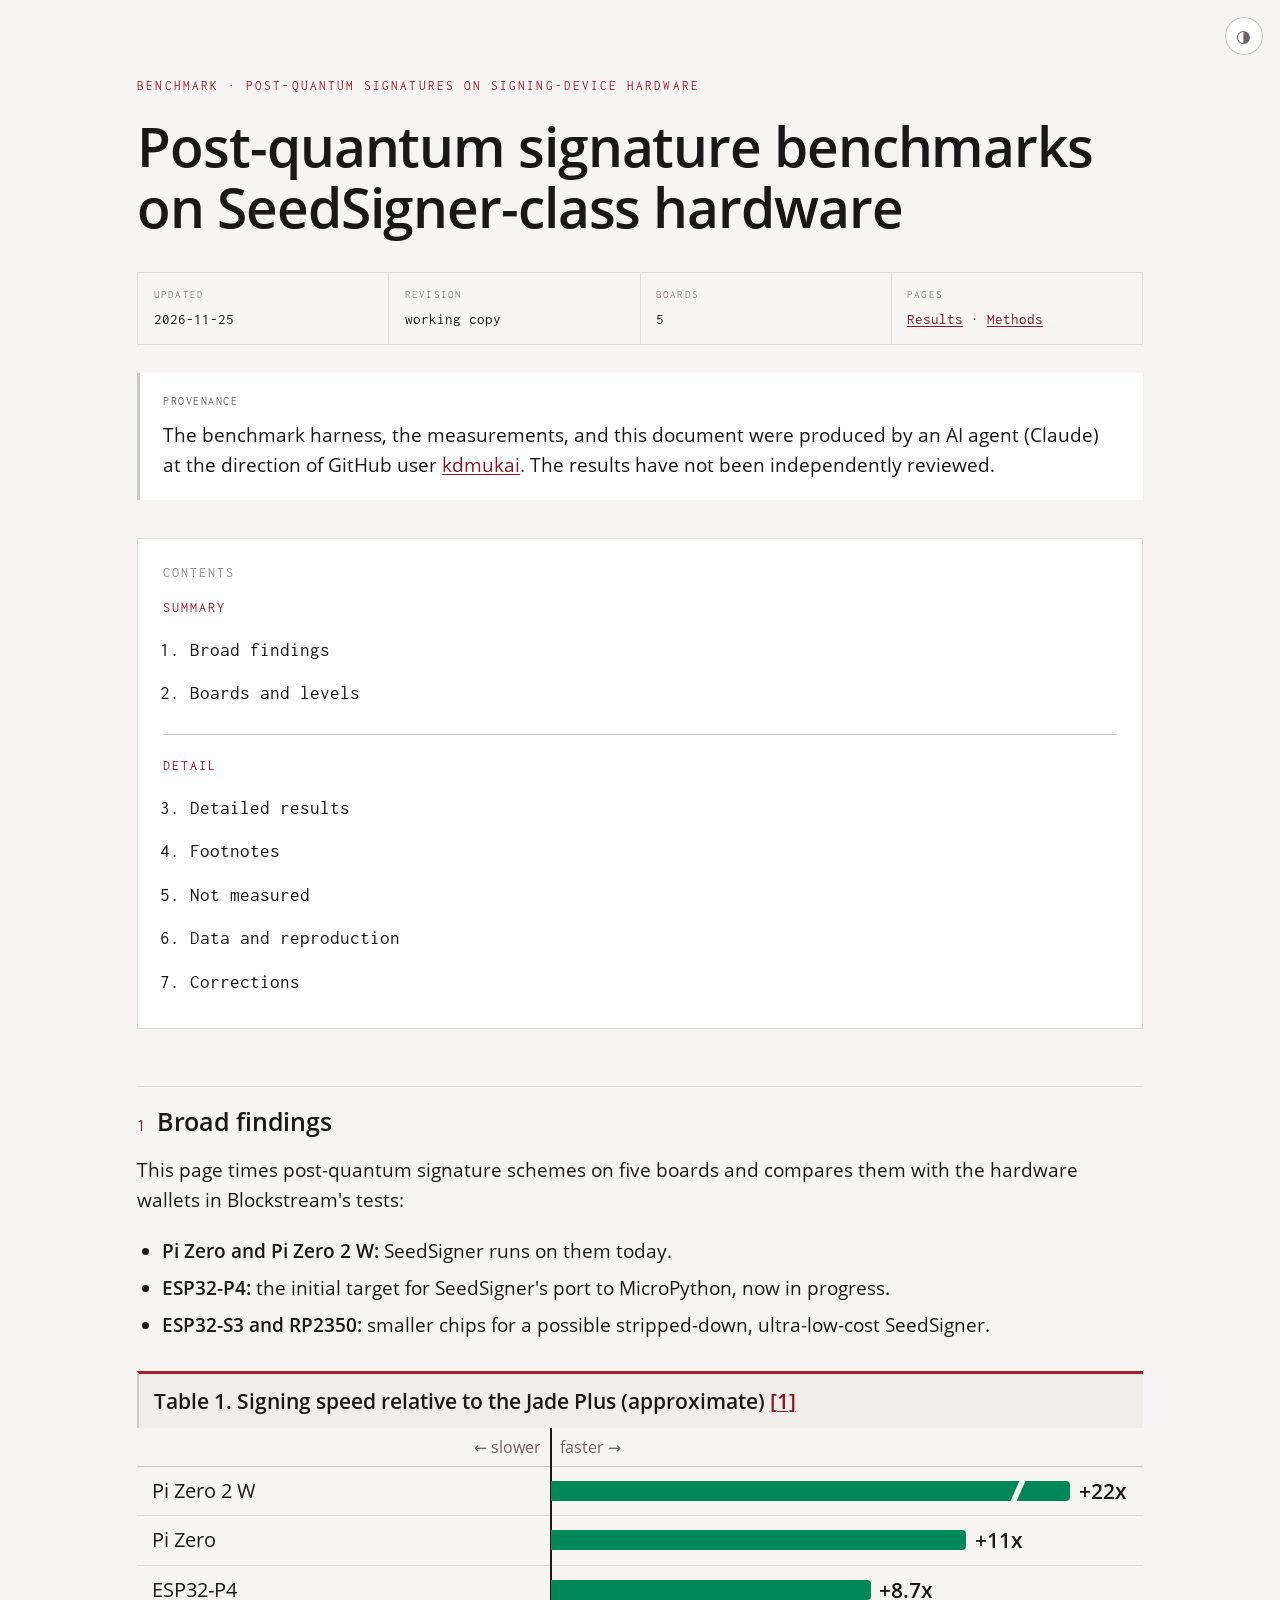
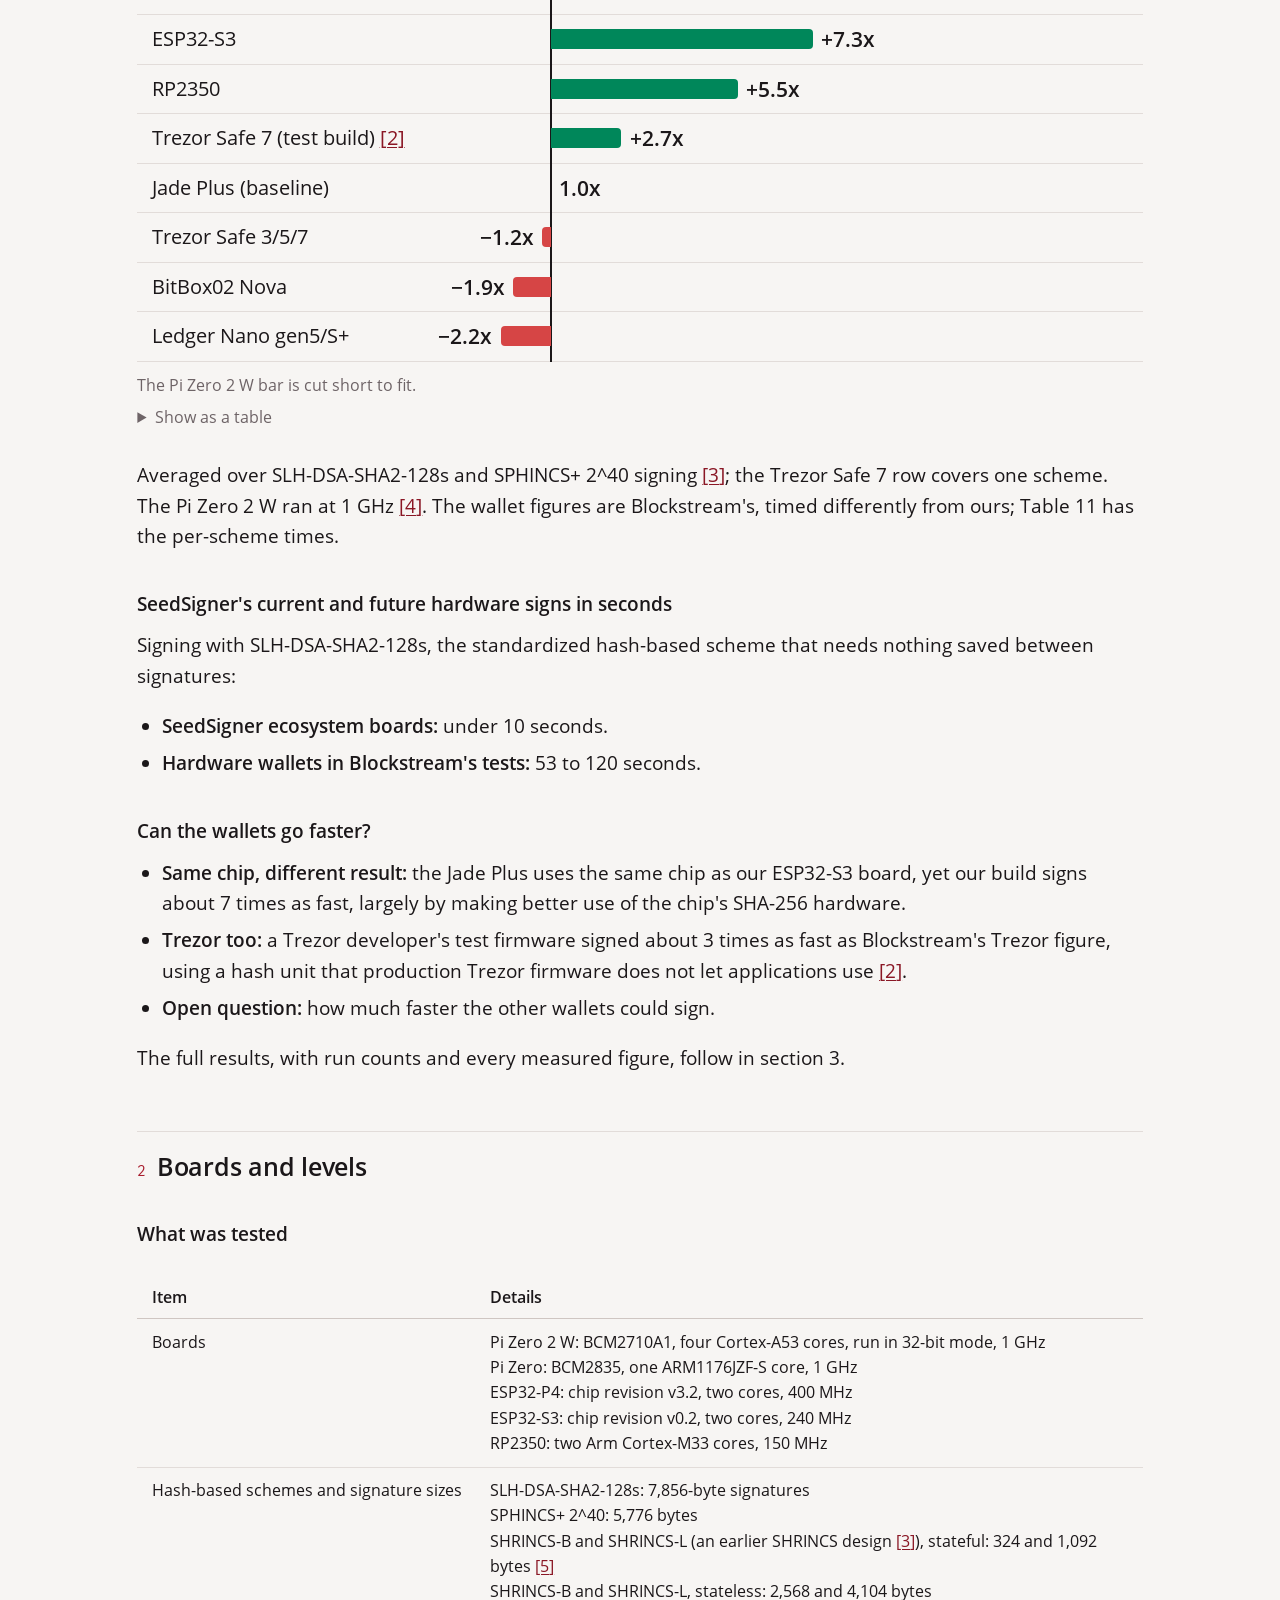
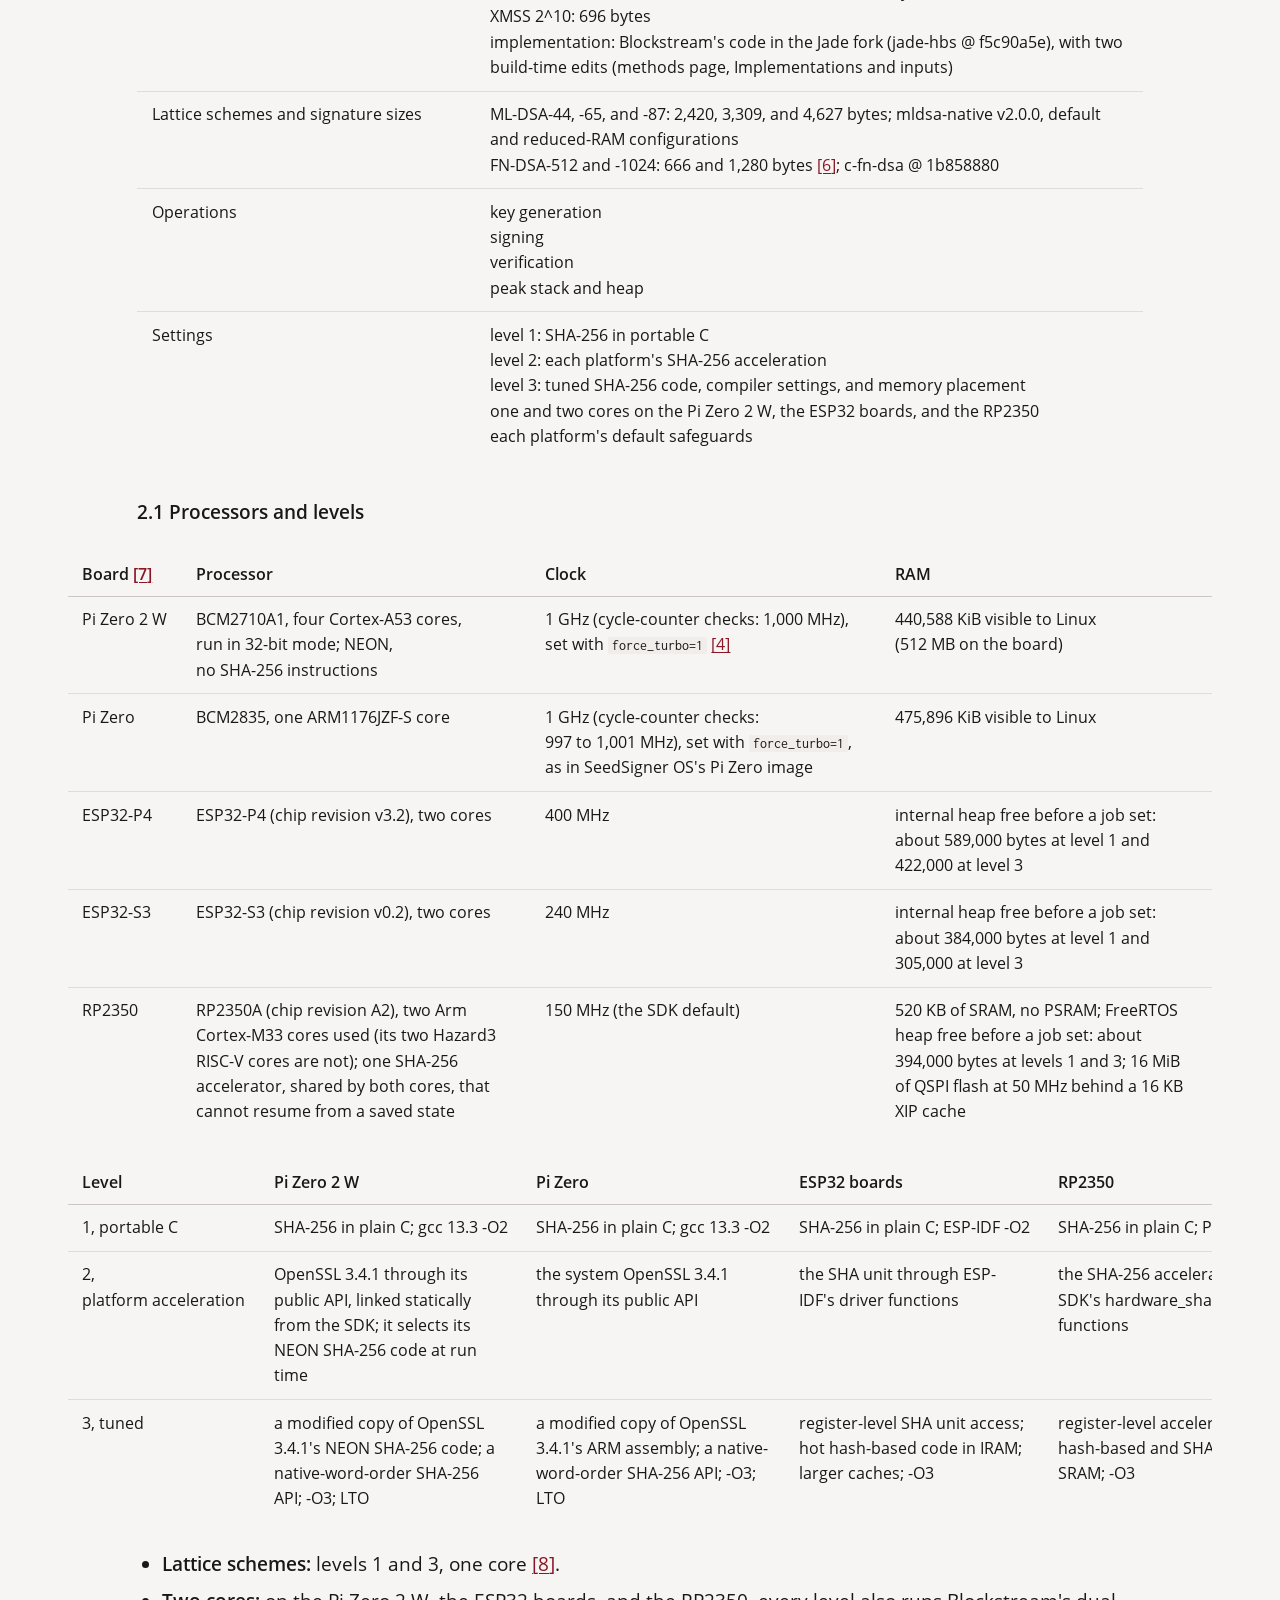
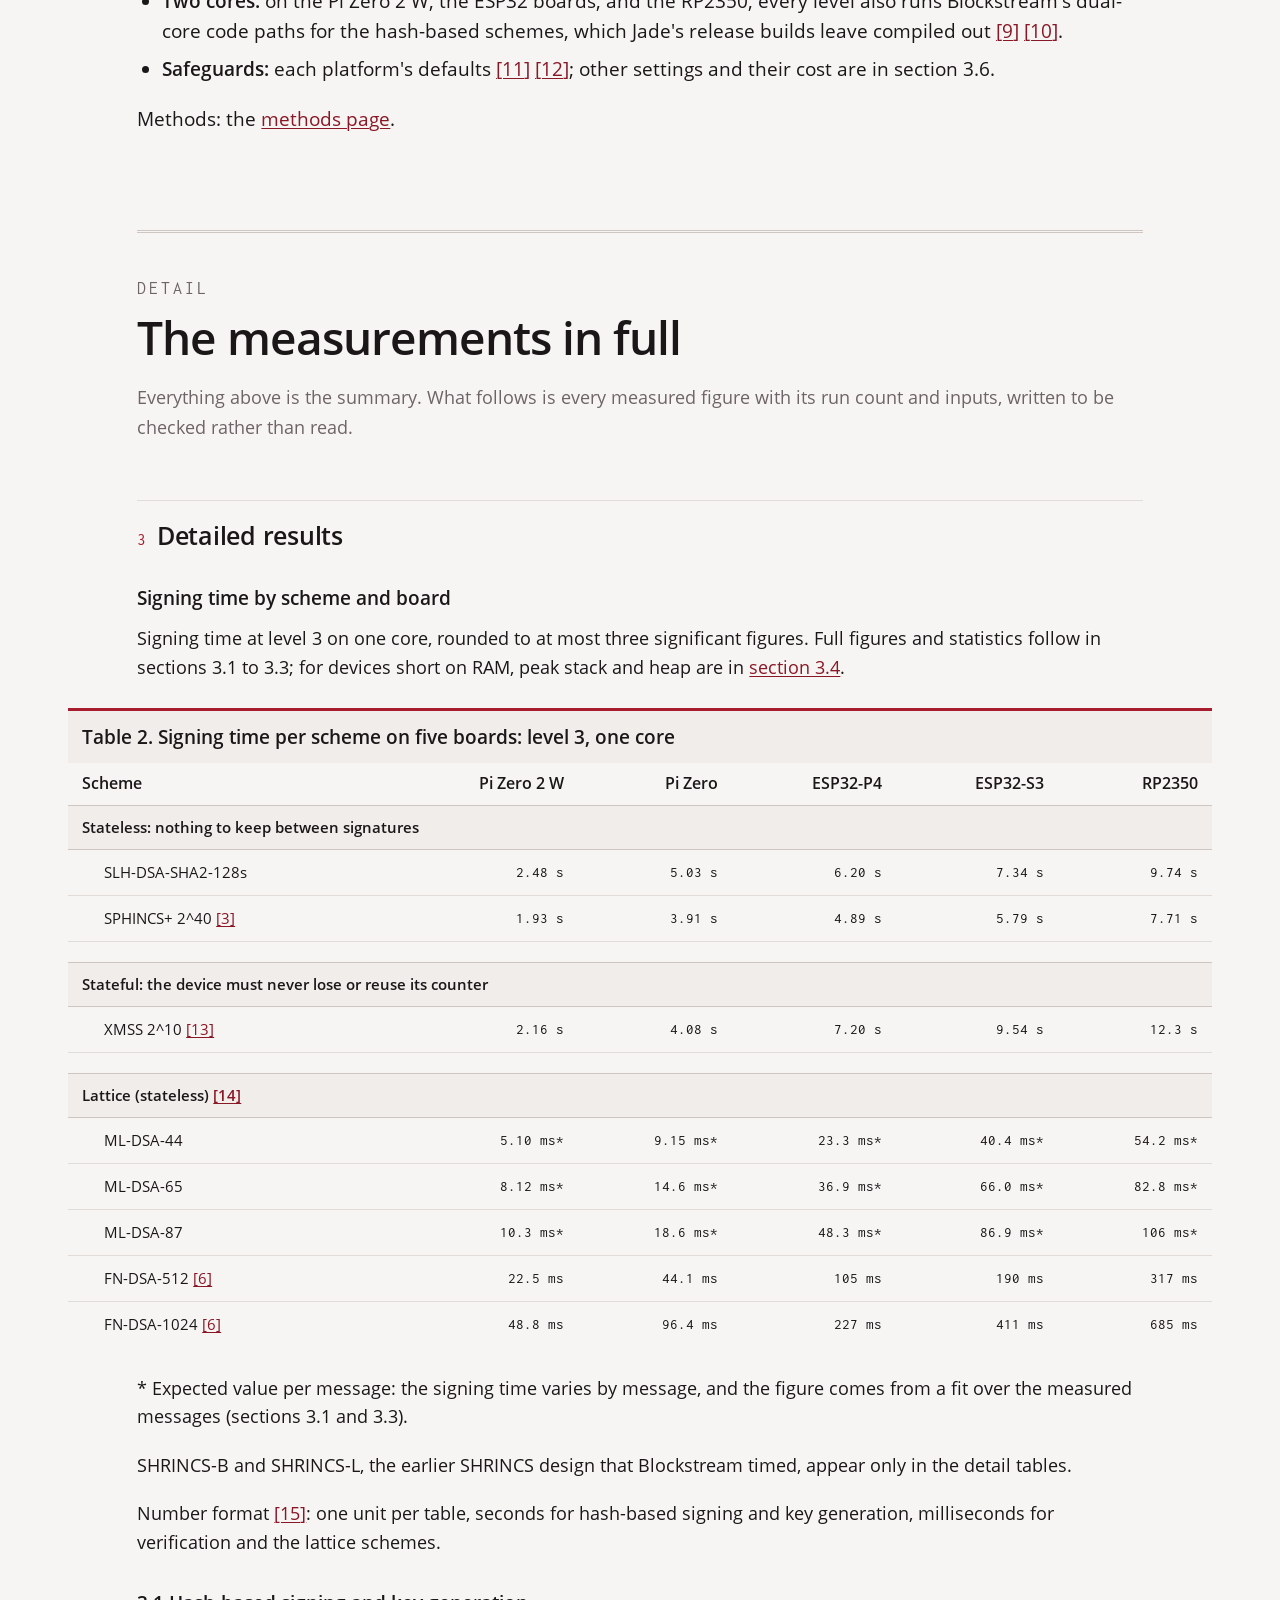
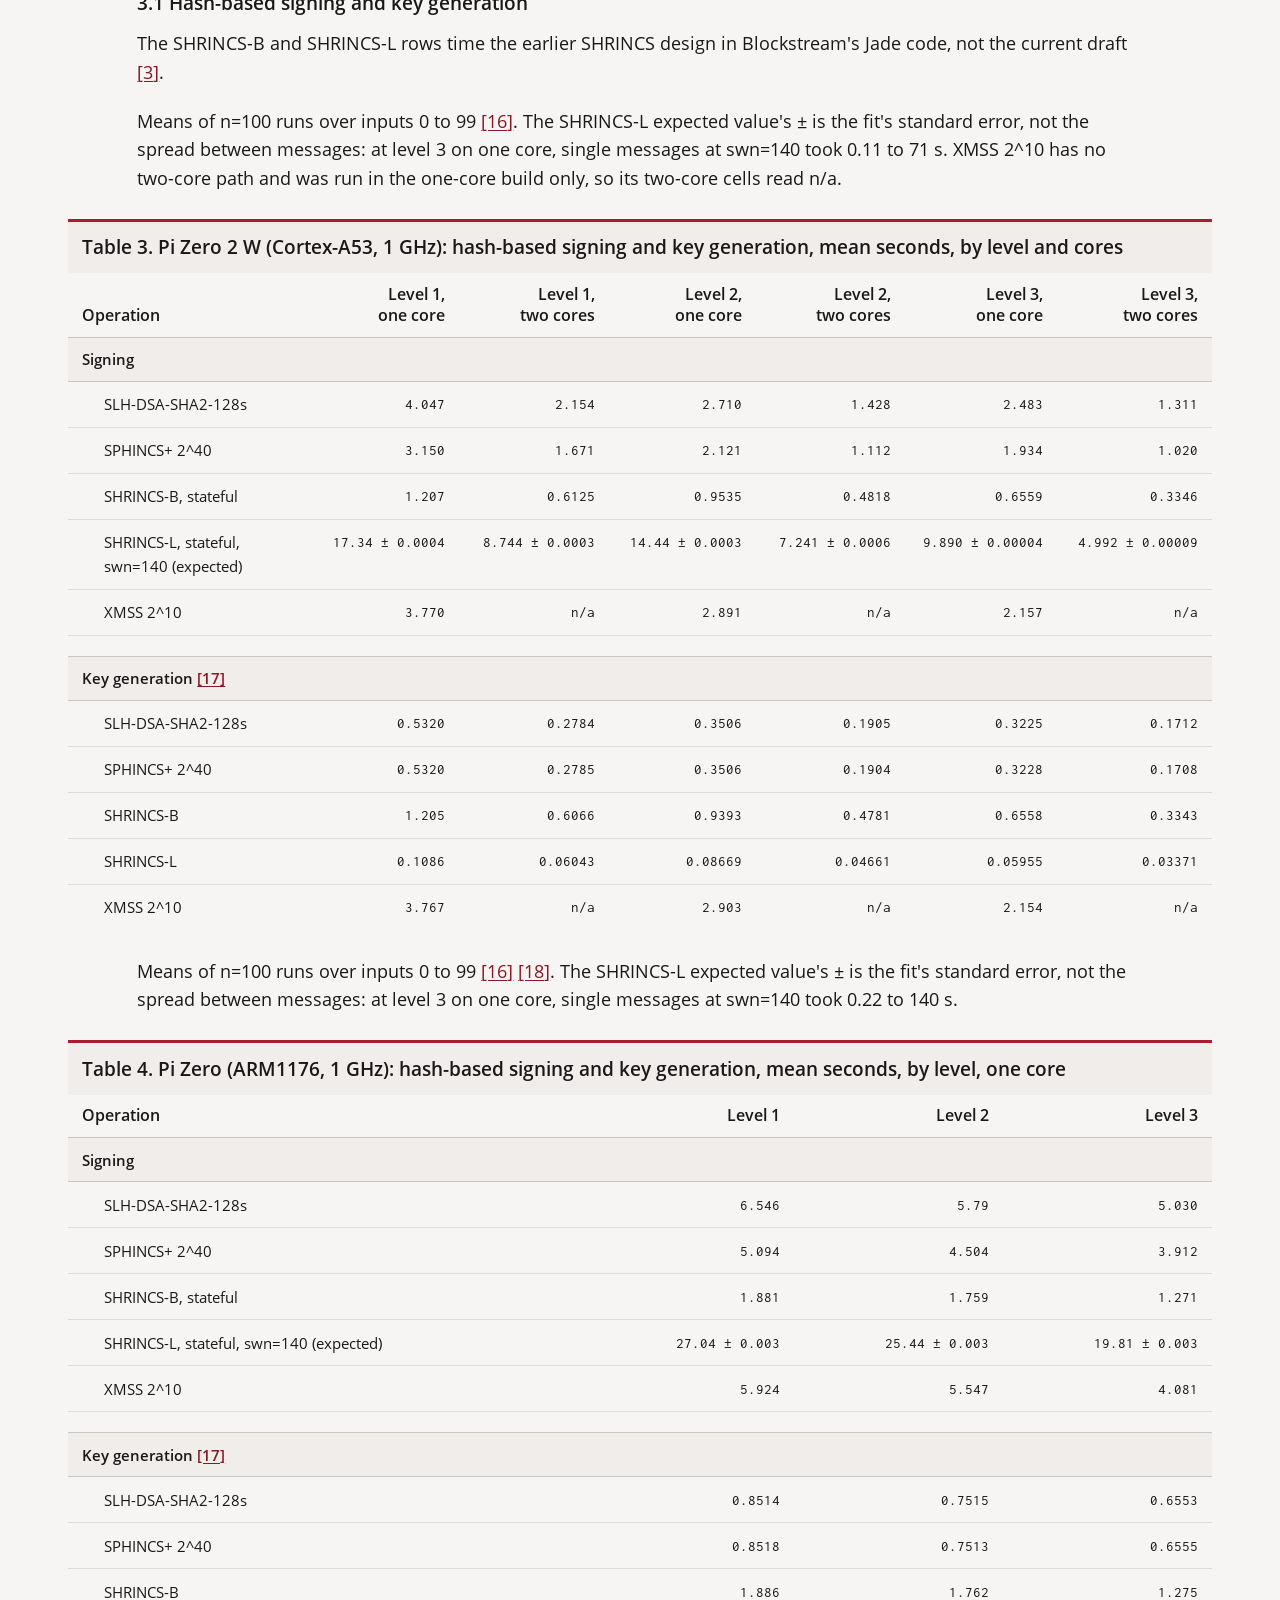
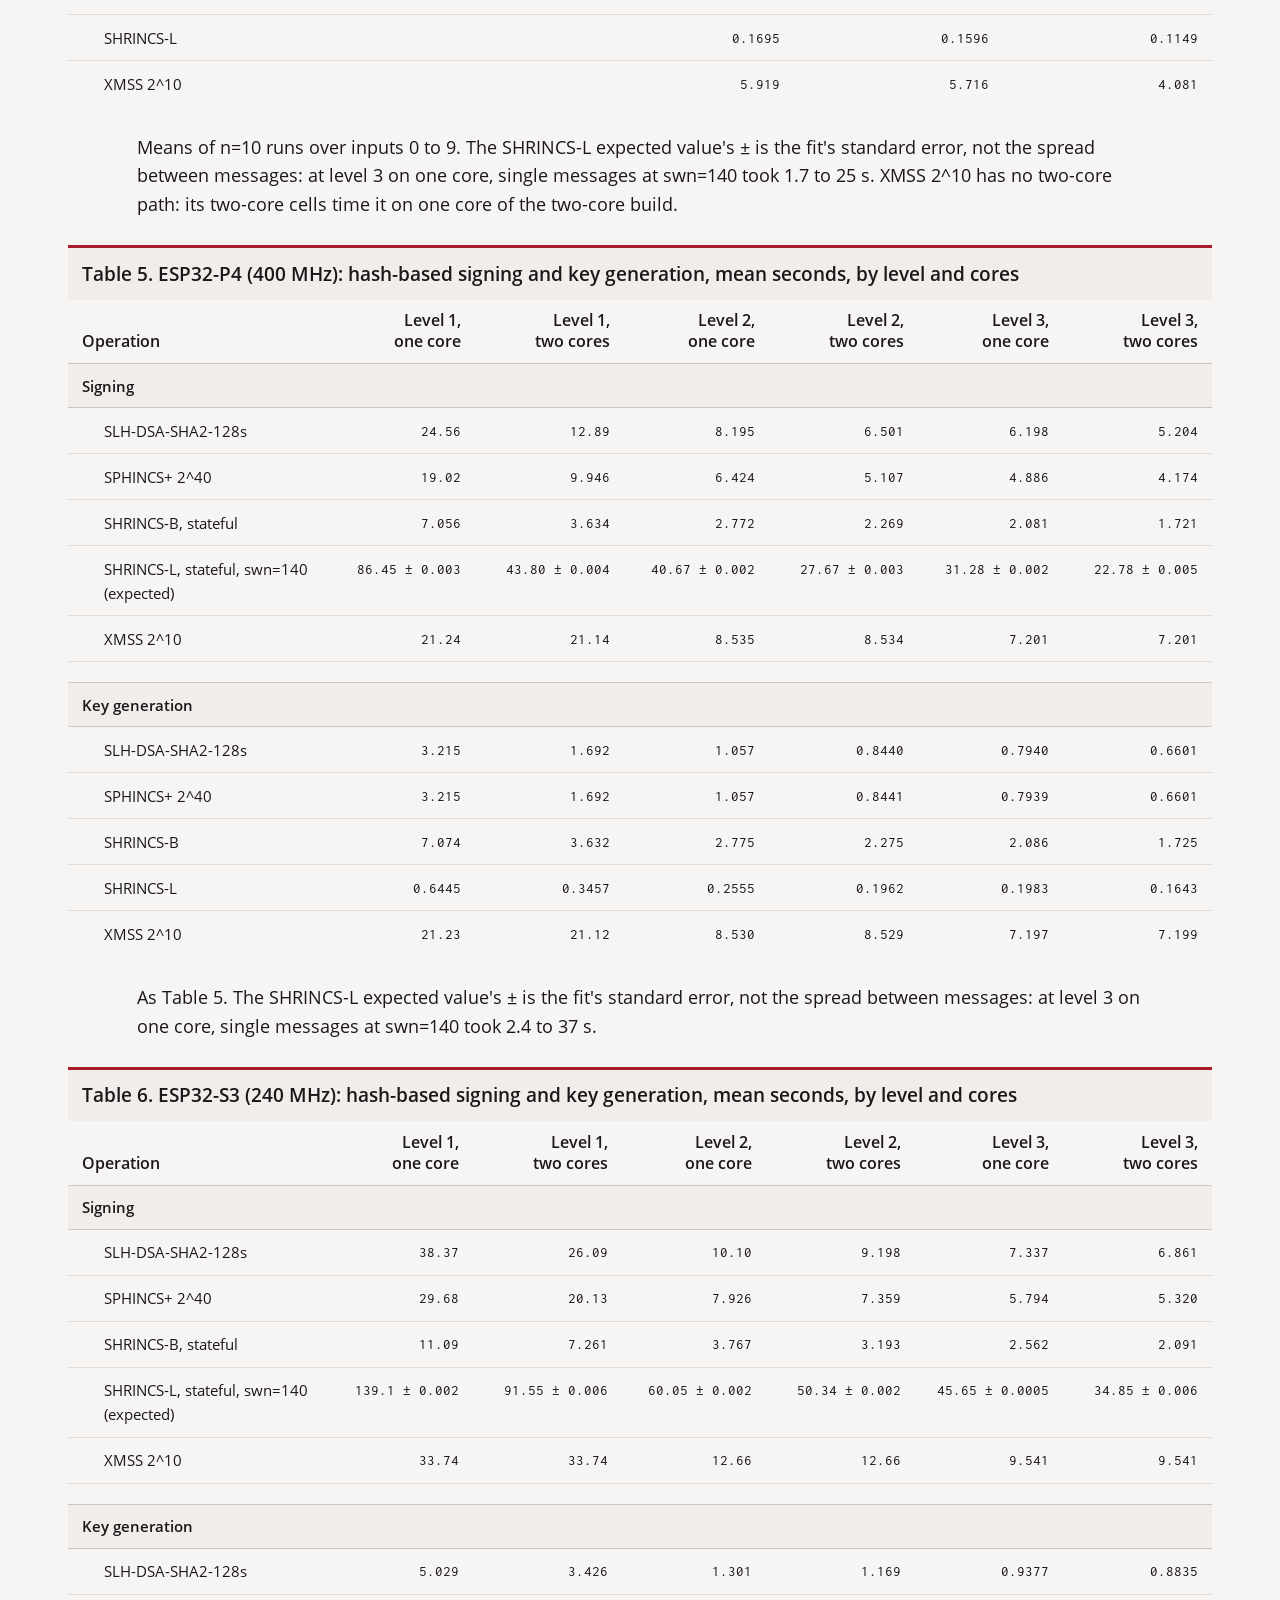
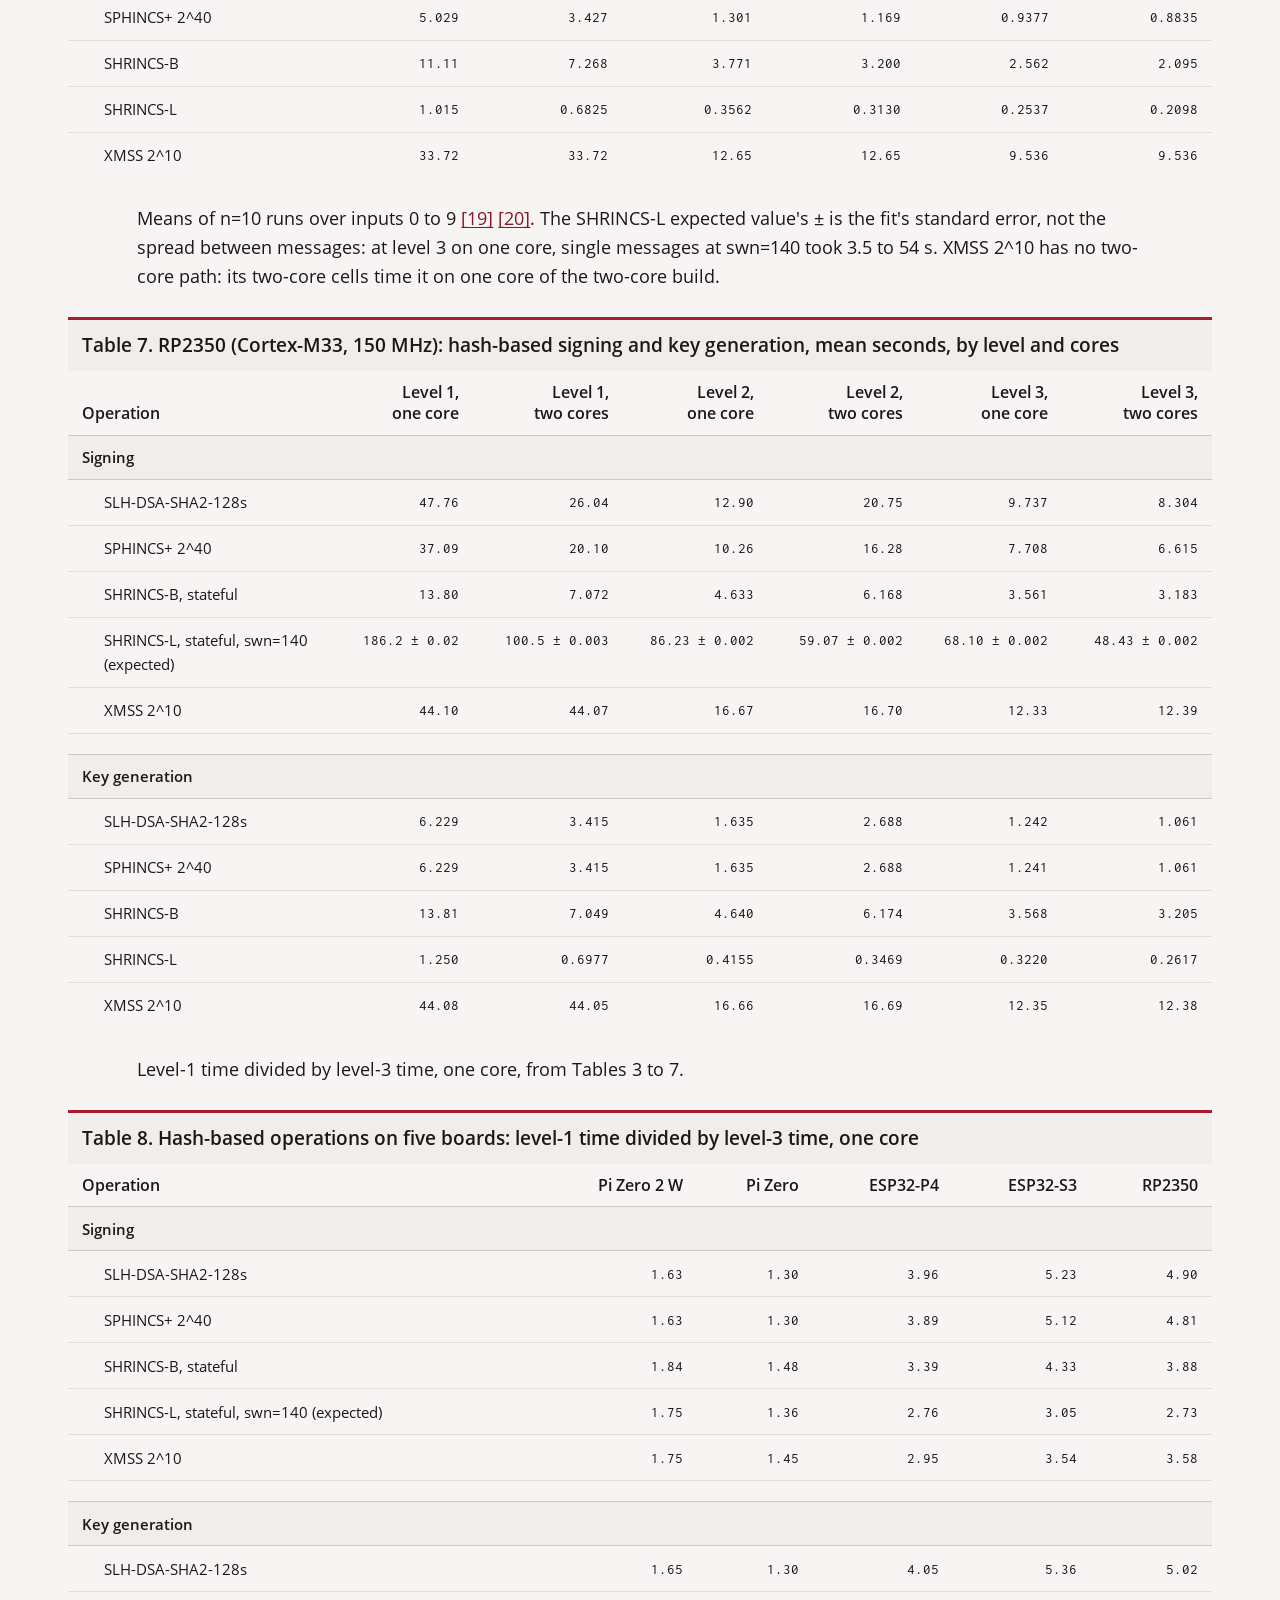
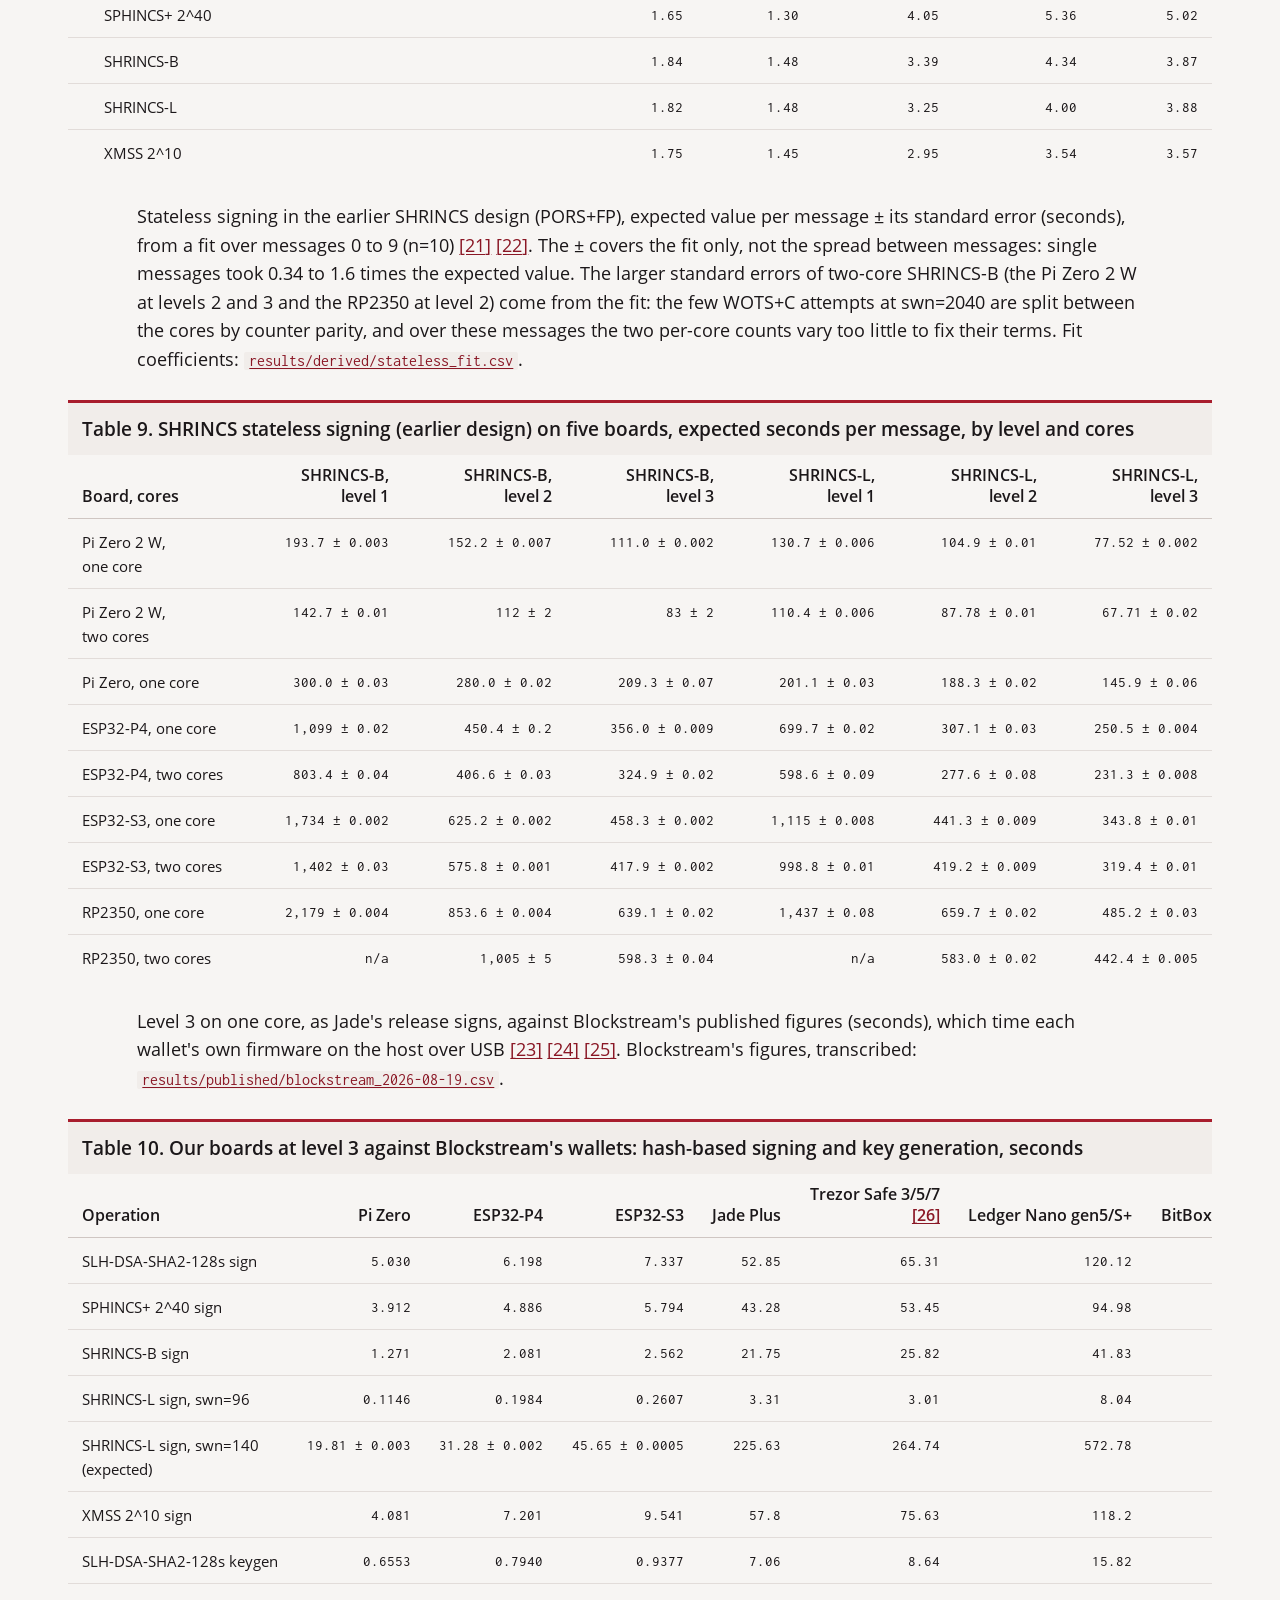
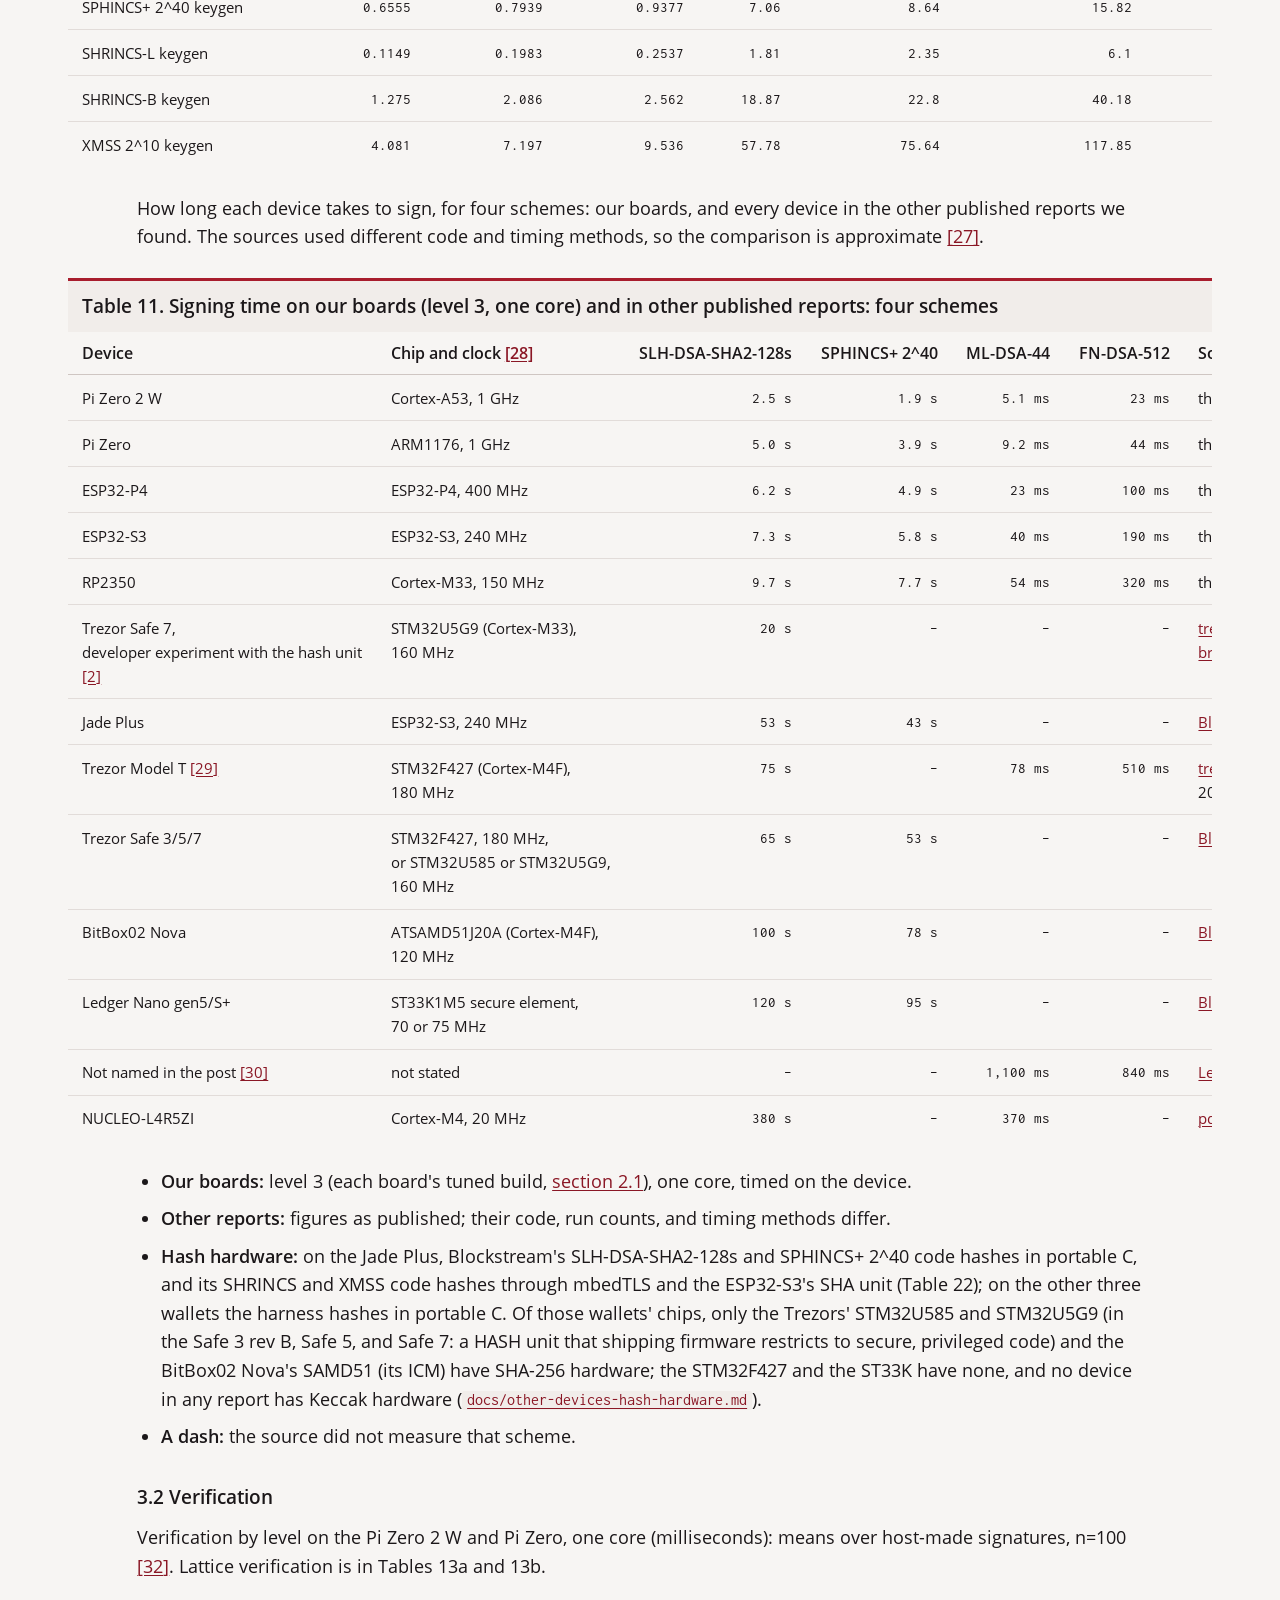
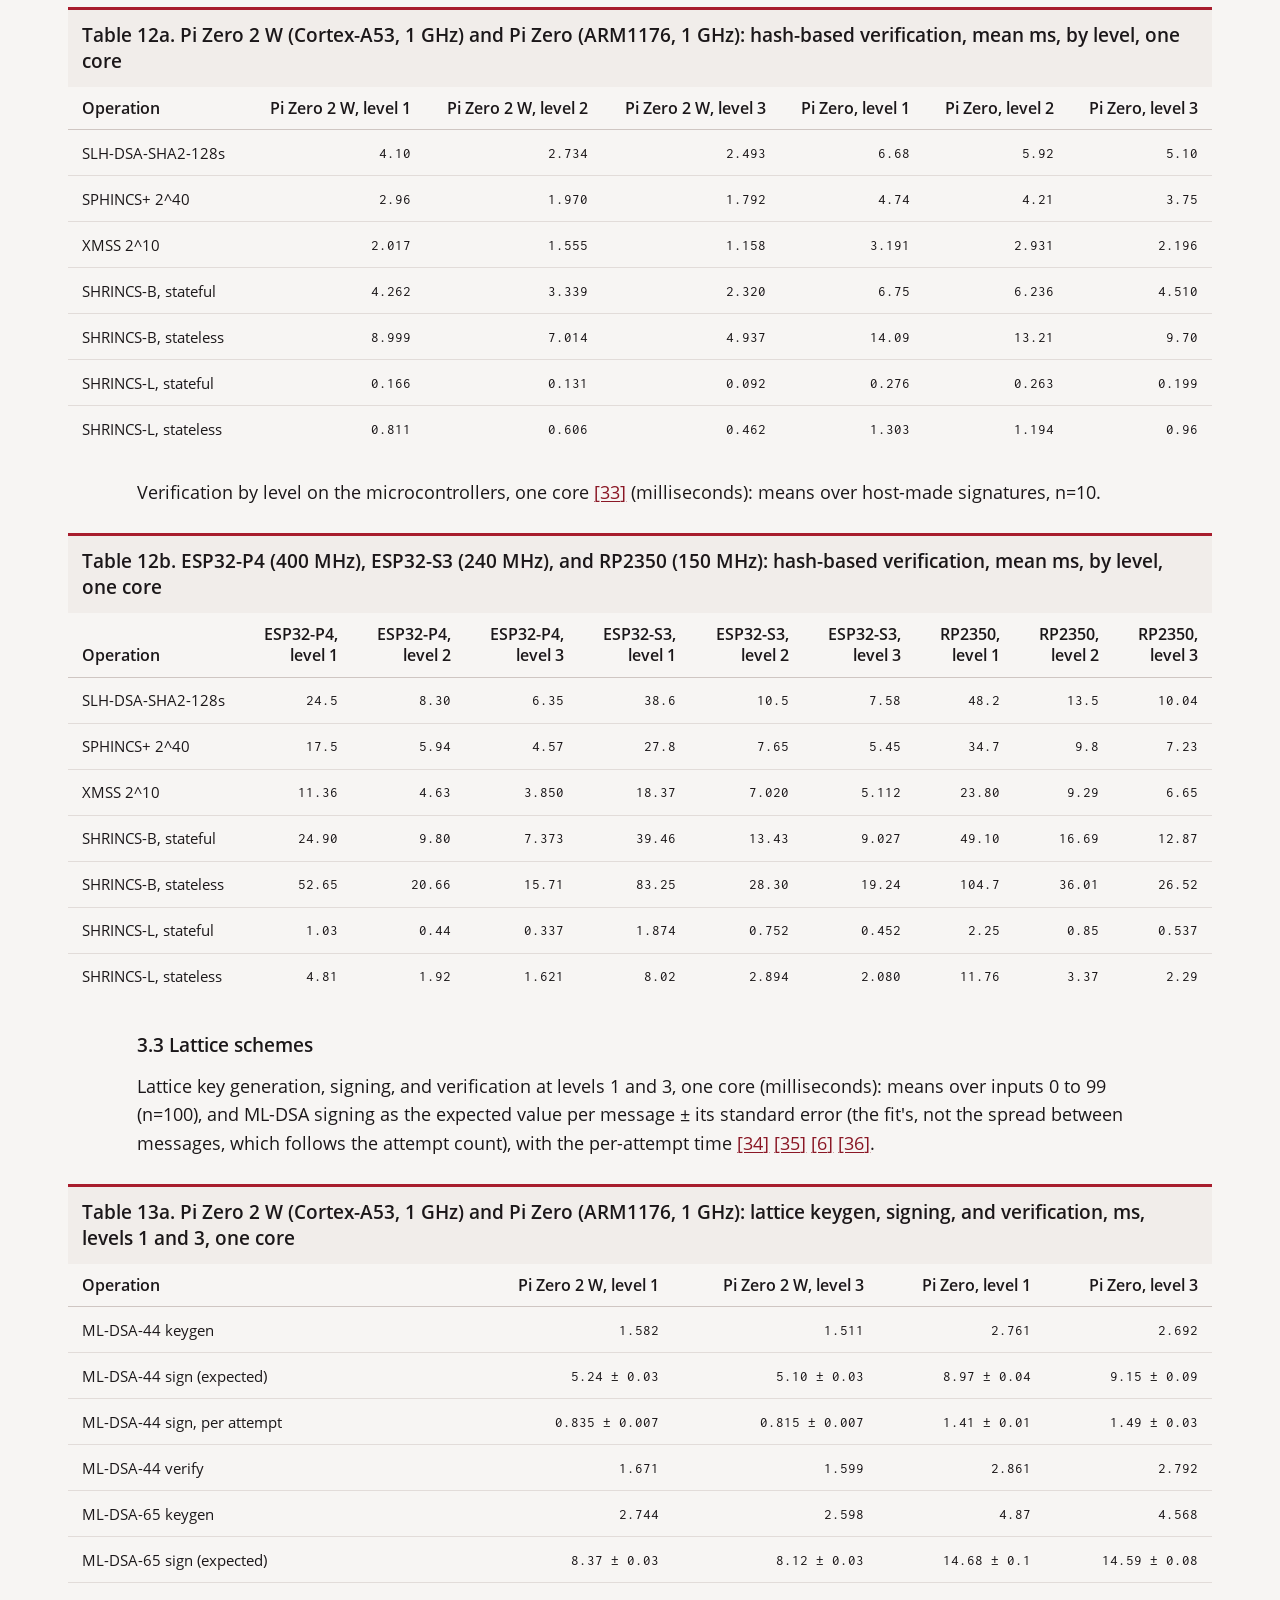
==== commit 7f0610b9: "Separate the current SHRINCS draft from the earlier design The current SHRINCS draft (SHRINCS/shrinc" ====
--- a/index.html
+++ b/index.html
@@ -121,20 +121,20 @@
 <li><strong>ESP32-S3 and RP2350:</strong> smaller chips for a possible stripped-down, ultra-low-cost
 SeedSigner.</li>
 </ul>
-<figure class="cbars" style="--pl:4.3rem; --pr:3.8rem; --u:calc((100% - var(--pl) - var(--pr)) / 16.1000); --x0:calc(var(--pl) + var(--u) * 1.1000)">
+<figure class="cbars" style="--pl:4.3rem; --pr:3.8rem; --u:calc((100% - var(--pl) - var(--pr)) / 13.7000); --x0:calc(var(--pl) + var(--u) * 1.2000)">
 <figcaption class="cbar-title">Table 1. Signing speed relative to the Jade Plus (approximate) <a class="fnref" href="#fn-1">[1]</a></figcaption>
 <div class="cbar-grid">
 <div class="cbar-row cbar-axis" aria-hidden="true"><div class="cbar-name"></div><div class="cbar-plot"><span class="cbar-dir" style="right:calc(100% - var(--x0) + .5rem)">&larr; slower</span><span class="cbar-dir" style="left:calc(var(--x0) + .5rem)">faster &rarr;</span></div></div>
-<div class="cbar-row"><div class="cbar-name"><span>Pi Zero 2 W</span></div><div class="cbar-plot"><span class="cbar up" style="left:var(--x0);width:calc(var(--u) * 15.0000)" title="Pi Zero 2 W: 27x as fast as the Jade Plus (bar cut short to fit)"><span class="cbar-break" style="left:90.00%"></span></span><span class="cbar-val" style="left:calc(var(--x0) + var(--u) * 15.0000 + .45rem)">+27x</span></div></div>
-<div class="cbar-row"><div class="cbar-name"><span>Pi Zero</span></div><div class="cbar-plot"><span class="cbar up" style="left:var(--x0);width:calc(var(--u) * 12.0000)" title="Pi Zero: 13x as fast as the Jade Plus"></span><span class="cbar-val" style="left:calc(var(--x0) + var(--u) * 12.0000 + .45rem)">+13x</span></div></div>
-<div class="cbar-row"><div class="cbar-name"><span>ESP32-P4</span></div><div class="cbar-plot"><span class="cbar up" style="left:var(--x0);width:calc(var(--u) * 8.4000)" title="ESP32-P4: 9.4x as fast as the Jade Plus"></span><span class="cbar-val" style="left:calc(var(--x0) + var(--u) * 8.4000 + .45rem)">+9.4x</span></div></div>
-<div class="cbar-row"><div class="cbar-name"><span>ESP32-S3</span></div><div class="cbar-plot"><span class="cbar up" style="left:var(--x0);width:calc(var(--u) * 6.8000)" title="ESP32-S3: 7.8x as fast as the Jade Plus"></span><span class="cbar-val" style="left:calc(var(--x0) + var(--u) * 6.8000 + .45rem)">+7.8x</span></div></div>
-<div class="cbar-row"><div class="cbar-name"><span>RP2350</span></div><div class="cbar-plot"><span class="cbar up" style="left:var(--x0);width:calc(var(--u) * 4.8000)" title="RP2350: 5.8x as fast as the Jade Plus"></span><span class="cbar-val" style="left:calc(var(--x0) + var(--u) * 4.8000 + .45rem)">+5.8x</span></div></div>
+<div class="cbar-row"><div class="cbar-name"><span>Pi Zero 2 W</span></div><div class="cbar-plot"><span class="cbar up" style="left:var(--x0);width:calc(var(--u) * 12.5000)" title="Pi Zero 2 W: 22x as fast as the Jade Plus (bar cut short to fit)"><span class="cbar-break" style="left:90.00%"></span></span><span class="cbar-val" style="left:calc(var(--x0) + var(--u) * 12.5000 + .45rem)">+22x</span></div></div>
+<div class="cbar-row"><div class="cbar-name"><span>Pi Zero</span></div><div class="cbar-plot"><span class="cbar up" style="left:var(--x0);width:calc(var(--u) * 10.0000)" title="Pi Zero: 11x as fast as the Jade Plus"></span><span class="cbar-val" style="left:calc(var(--x0) + var(--u) * 10.0000 + .45rem)">+11x</span></div></div>
+<div class="cbar-row"><div class="cbar-name"><span>ESP32-P4</span></div><div class="cbar-plot"><span class="cbar up" style="left:var(--x0);width:calc(var(--u) * 7.7000)" title="ESP32-P4: 8.7x as fast as the Jade Plus"></span><span class="cbar-val" style="left:calc(var(--x0) + var(--u) * 7.7000 + .45rem)">+8.7x</span></div></div>
+<div class="cbar-row"><div class="cbar-name"><span>ESP32-S3</span></div><div class="cbar-plot"><span class="cbar up" style="left:var(--x0);width:calc(var(--u) * 6.3000)" title="ESP32-S3: 7.3x as fast as the Jade Plus"></span><span class="cbar-val" style="left:calc(var(--x0) + var(--u) * 6.3000 + .45rem)">+7.3x</span></div></div>
+<div class="cbar-row"><div class="cbar-name"><span>RP2350</span></div><div class="cbar-plot"><span class="cbar up" style="left:var(--x0);width:calc(var(--u) * 4.5000)" title="RP2350: 5.5x as fast as the Jade Plus"></span><span class="cbar-val" style="left:calc(var(--x0) + var(--u) * 4.5000 + .45rem)">+5.5x</span></div></div>
 <div class="cbar-row"><div class="cbar-name"><span>Trezor Safe 7 (test build) <a class="fnref" href="#fn-2">[2]</a></span></div><div class="cbar-plot"><span class="cbar up" style="left:var(--x0);width:calc(var(--u) * 1.7000)" title="Trezor Safe 7 (test build) [2]: 2.7x as fast as the Jade Plus"></span><span class="cbar-val" style="left:calc(var(--x0) + var(--u) * 1.7000 + .45rem)">+2.7x</span></div></div>
 <div class="cbar-row"><div class="cbar-name"><span>Jade Plus (baseline)</span></div><div class="cbar-plot"><span class="cbar-val" style="left:calc(var(--x0) + .45rem)">1.0x</span></div></div>
 <div class="cbar-row"><div class="cbar-name"><span>Trezor Safe 3/5/7</span></div><div class="cbar-plot"><span class="cbar down" style="right:calc(100% - var(--x0));width:calc(var(--u) * 0.2000)" title="Trezor Safe 3/5/7: takes 1.2x as long as the Jade Plus"></span><span class="cbar-val" style="right:calc(calc(100% - var(--x0)) + var(--u) * 0.2000 + .45rem)">−1.2x</span></div></div>
-<div class="cbar-row"><div class="cbar-name"><span>BitBox02 Nova</span></div><div class="cbar-plot"><span class="cbar down" style="right:calc(100% - var(--x0));width:calc(var(--u) * 0.6000)" title="BitBox02 Nova: takes 1.6x as long as the Jade Plus"></span><span class="cbar-val" style="right:calc(calc(100% - var(--x0)) + var(--u) * 0.6000 + .45rem)">−1.6x</span></div></div>
-<div class="cbar-row"><div class="cbar-name"><span>Ledger Nano gen5/S+</span></div><div class="cbar-plot"><span class="cbar down" style="right:calc(100% - var(--x0));width:calc(var(--u) * 1.1000)" title="Ledger Nano gen5/S+: takes 2.1x as long as the Jade Plus"></span><span class="cbar-val" style="right:calc(calc(100% - var(--x0)) + var(--u) * 1.1000 + .45rem)">−2.1x</span></div></div>
+<div class="cbar-row"><div class="cbar-name"><span>BitBox02 Nova</span></div><div class="cbar-plot"><span class="cbar down" style="right:calc(100% - var(--x0));width:calc(var(--u) * 0.9000)" title="BitBox02 Nova: takes 1.9x as long as the Jade Plus"></span><span class="cbar-val" style="right:calc(calc(100% - var(--x0)) + var(--u) * 0.9000 + .45rem)">−1.9x</span></div></div>
+<div class="cbar-row"><div class="cbar-name"><span>Ledger Nano gen5/S+</span></div><div class="cbar-plot"><span class="cbar down" style="right:calc(100% - var(--x0));width:calc(var(--u) * 1.2000)" title="Ledger Nano gen5/S+: takes 2.2x as long as the Jade Plus"></span><span class="cbar-val" style="right:calc(calc(100% - var(--x0)) + var(--u) * 1.2000 + .45rem)">−2.2x</span></div></div>
 </div>
 <p class="cbar-note">The Pi Zero 2 W bar is cut short to fit.</p>
 <details class="cbar-table"><summary>Show as a table</summary><div class="tablewrap summary"><table>
@@ -148,23 +148,23 @@
 <tbody>
 <tr>
 <td><span class="nw">Pi Zero 2 W</span></td>
-<td class="num up">+27x</td>
+<td class="num up">+22x</td>
 </tr>
 <tr>
 <td><span class="nw">Pi Zero</span></td>
-<td class="num up">+13x</td>
+<td class="num up">+11x</td>
 </tr>
 <tr>
 <td><span class="nw">ESP32-P4</span></td>
-<td class="num up">+9.4x</td>
+<td class="num up">+8.7x</td>
 </tr>
 <tr>
 <td><span class="nw">ESP32-S3</span></td>
-<td class="num up">+7.8x</td>
+<td class="num up">+7.3x</td>
 </tr>
 <tr>
 <td><span class="nw">RP2350</span></td>
-<td class="num up">+5.8x</td>
+<td class="num up">+5.5x</td>
 </tr>
 <tr>
 <td><span class="nw">Trezor Safe 7</span> <span class="nw">(test build)</span><span class="fnwrap"> <a class="fnref" href="#fn-2">[2]</a></span></td>
@@ -180,17 +180,17 @@
 </tr>
 <tr>
 <td><span class="nw">BitBox02 Nova</span></td>
-<td class="num down">−1.6x</td>
+<td class="num down">−1.9x</td>
 </tr>
 <tr>
 <td><span class="nw">Ledger Nano gen5/S+</span></td>
-<td class="num down">−2.1x</td>
+<td class="num down">−2.2x</td>
 </tr>
 </tbody>
 </table></div></details>
 </figure>
-<p>Averaged over SLH-DSA-SHA2-128s and SHRINCS-B stateful signing; the Trezor Safe 7 row
-covers one scheme. The Pi Zero 2 W ran at 1 GHz <a class="fnref" href="#fn-3">[3]</a>. The wallet figures are Blockstream's,
+<p>Averaged over SLH-DSA-SHA2-128s and SPHINCS+ 2^40 signing <a class="fnref" href="#fn-3">[3]</a>; the Trezor Safe 7 row
+covers one scheme. The Pi Zero 2 W ran at 1 GHz <a class="fnref" href="#fn-4">[4]</a>. The wallet figures are Blockstream's,
 timed differently from ours; Table 11 has the per-scheme times.</p>
 <h3 id="seedsigners-current-and-future-hardware-signs-in-seconds"><a class="anchor" href="#seedsigners-current-and-future-hardware-signs-in-seconds">SeedSigner's current and future hardware signs in seconds</a></h3>
 <p>Signing with SLH-DSA-SHA2-128s, the standardized hash-based scheme that needs nothing
@@ -202,8 +202,8 @@
 <h3 id="can-the-wallets-go-faster"><a class="anchor" href="#can-the-wallets-go-faster">Can the wallets go faster?</a></h3>
 <ul>
 <li><strong>Same chip, different result:</strong> the Jade Plus uses the same chip as our ESP32-S3 board,
-yet our build signs about 6 to 8 times as fast, largely by making better use of the
-chip's SHA-256 hardware.</li>
+yet our build signs about 7 times as fast, largely by making better use of the chip's
+SHA-256 hardware.</li>
 <li><strong>Trezor too:</strong> a Trezor developer's test firmware signed about 3 times as fast as
 Blockstream's Trezor figure, using a hash unit that production Trezor firmware does not
 let applications use <a class="fnref" href="#fn-2">[2]</a>.</li>
@@ -226,11 +226,11 @@
 </tr>
 <tr>
 <td><span class="nw">Hash-based schemes and signature sizes</span></td>
-<td>SLH-DSA-SHA2-128s: 7,856-byte signatures<br>SPHINCS+ 2^40: 5,776 bytes<br>SHRINCS-B and SHRINCS-L, stateful: 324 and 1,092 bytes <a class="fnref" href="#fn-4">[4]</a><br>SHRINCS-B and SHRINCS-L, stateless: 2,568 and 4,104 bytes<br>XMSS 2^10: 696 bytes<br>implementation: Blockstream's code in the Jade fork (jade-hbs @ f5c90a5e), with two build-time edits (methods page, Implementations and inputs)</td>
+<td>SLH-DSA-SHA2-128s: 7,856-byte signatures<br>SPHINCS+ 2^40: 5,776 bytes<br>SHRINCS-B and SHRINCS-L (an earlier SHRINCS design <a class="fnref" href="#fn-3">[3]</a>), stateful: 324 and 1,092 bytes <a class="fnref" href="#fn-5">[5]</a><br>SHRINCS-B and SHRINCS-L, stateless: 2,568 and 4,104 bytes<br>XMSS 2^10: 696 bytes<br>implementation: Blockstream's code in the Jade fork (jade-hbs @ f5c90a5e), with two build-time edits (methods page, Implementations and inputs)</td>
 </tr>
 <tr>
 <td><span class="nw">Lattice schemes and signature sizes</span></td>
-<td>ML-DSA-44, -65, and -87: 2,420, 3,309, and 4,627 bytes; mldsa-native v2.0.0, default and reduced-RAM configurations<br>FN-DSA-512 and -1024: 666 and 1,280 bytes <a class="fnref" href="#fn-5">[5]</a>; c-fn-dsa @ 1b858880</td>
+<td>ML-DSA-44, -65, and -87: 2,420, 3,309, and 4,627 bytes; mldsa-native v2.0.0, default and reduced-RAM configurations<br>FN-DSA-512 and -1024: 666 and 1,280 bytes <a class="fnref" href="#fn-6">[6]</a>; c-fn-dsa @ 1b858880</td>
 </tr>
 <tr>
 <td><span class="nw">Operations</span></td>
@@ -246,7 +246,7 @@
 <div class="tablewrap wide"><table>
 <thead>
 <tr>
-<th><span class="nw">Board</span><span class="fnwrap"> <a class="fnref" href="#fn-6">[6]</a></span></th>
+<th><span class="nw">Board</span><span class="fnwrap"> <a class="fnref" href="#fn-7">[7]</a></span></th>
 <th><span class="nw">Processor</span></th>
 <th><span class="nw">Clock</span></th>
 <th><span class="nw">RAM</span></th>
@@ -256,7 +256,7 @@
 <tr>
 <td><span class="nw">Pi Zero 2 W</span></td>
 <td><span class="nw">BCM2710A1,</span> <span class="nw">four Cortex-A53 cores,</span> <span class="nw">run in 32-bit mode; NEON,</span> <span class="nw">no SHA-256 instructions</span></td>
-<td><span class="nw">1 GHz</span> <span class="nw">(cycle-counter checks:</span> <span class="nw">1,000 MHz),</span> <span class="nw">set with <code>force_turbo=1</code></span><span class="fnwrap"> <a class="fnref" href="#fn-3">[3]</a></span></td>
+<td><span class="nw">1 GHz</span> <span class="nw">(cycle-counter checks:</span> <span class="nw">1,000 MHz),</span> <span class="nw">set with <code>force_turbo=1</code></span><span class="fnwrap"> <a class="fnref" href="#fn-4">[4]</a></span></td>
 <td><span class="nw">440,588 KiB visible to Linux</span> <span class="nw">(512 MB on the board)</span></td>
 </tr>
 <tr>
@@ -320,11 +320,11 @@
 </tbody>
 </table></div>
 <ul>
-<li><strong>Lattice schemes:</strong> levels 1 and 3, one core <a class="fnref" href="#fn-7">[7]</a>.</li>
+<li><strong>Lattice schemes:</strong> levels 1 and 3, one core <a class="fnref" href="#fn-8">[8]</a>.</li>
 <li><strong>Two cores:</strong> on the Pi Zero 2 W, the ESP32 boards, and the RP2350, every level also
 runs Blockstream's dual-core code paths for the hash-based schemes, which Jade's release
-builds leave compiled out <a class="fnref" href="#fn-8">[8]</a> <a class="fnref" href="#fn-9">[9]</a>.</li>
-<li><strong>Safeguards:</strong> each platform's defaults <a class="fnref" href="#fn-10">[10]</a> <a class="fnref" href="#fn-11">[11]</a>; other settings and their cost are in
+builds leave compiled out <a class="fnref" href="#fn-9">[9]</a> <a class="fnref" href="#fn-10">[10]</a>.</li>
+<li><strong>Safeguards:</strong> each platform's defaults <a class="fnref" href="#fn-11">[11]</a> <a class="fnref" href="#fn-12">[12]</a>; other settings and their cost are in
 section 3.6.</li>
 </ul>
 <p>Methods: the <a href="methods.html">methods page</a>.</p>
@@ -335,15 +335,9 @@
 </div>
 <h2 id="3-detailed-results"><a class="anchor" href="#3-detailed-results"><span class="num">3</span>Detailed results</a></h2>
 <h3 id="signing-time-by-scheme-and-board"><a class="anchor" href="#signing-time-by-scheme-and-board">Signing time by scheme and board</a></h3>
-<p>Which rows matter:</p>
-<ul>
-<li><strong>A device that keeps no state between sessions</strong> (SeedSigner, or any device restored
-from a seed backup): the stateless rows, plus key generation each session (section 3.1).</li>
-<li><strong>A device that keeps a counter it can never lose or reuse:</strong> the stateful rows.</li>
-<li><strong>A device short on RAM:</strong> <a href="#34-peak-stack-and-heap">section 3.4</a>.</li>
-</ul>
-<p>Signing time at level 3 on one core, rounded to at most three significant figures; full
-figures and statistics follow in sections 3.1 to 3.4.</p>
+<p>Signing time at level 3 on one core, rounded to at most three significant figures. Full
+figures and statistics follow in sections 3.1 to 3.3; for devices short on RAM, peak stack
+and heap are in <a href="#34-peak-stack-and-heap">section 3.4</a>.</p>
 <div class="tablewrap wide"><table>
 <caption>Table 2. Signing time per scheme on five boards: level 3, one core</caption>
 <thead>
@@ -367,49 +361,17 @@
 <td class="num">9.74 s</td>
 </tr>
 <tr>
-<td class="child"><span class="nw">SPHINCS+ 2^40</span></td>
+<td class="child"><span class="nw">SPHINCS+ 2^40</span><span class="fnwrap"> <a class="fnref" href="#fn-3">[3]</a></span></td>
 <td class="num">1.93 s</td>
 <td class="num">3.91 s</td>
 <td class="num">4.89 s</td>
 <td class="num">5.79 s</td>
 <td class="num">7.71 s</td>
 </tr>
-<tr>
-<td class="child"><span class="nw">SHRINCS-B,</span> <span class="nw">stateless</span></td>
-<td class="num">111 s*</td>
-<td class="num">209 s*</td>
-<td class="num">356 s*</td>
-<td class="num">458 s*</td>
-<td class="num">639 s*</td>
-</tr>
-<tr>
-<td class="child"><span class="nw">SHRINCS-L,</span> <span class="nw">stateless</span></td>
-<td class="num">77.5 s*</td>
-<td class="num">146 s*</td>
-<td class="num">251 s*</td>
-<td class="num">344 s*</td>
-<td class="num">485 s*</td>
-</tr>
 <tr class="gap" aria-hidden="true"><td colspan="6"></td></tr>
 <tr class="group"><td colspan="6"><strong>Stateful: the device must never lose or reuse its counter</strong></td></tr>
 <tr>
-<td class="child"><span class="nw">SHRINCS-B</span><span class="fnwrap"> <a class="fnref" href="#fn-12">[12]</a></span></td>
-<td class="num">0.656 s</td>
-<td class="num">1.27 s</td>
-<td class="num">2.08 s</td>
-<td class="num">2.56 s</td>
-<td class="num">3.56 s</td>
-</tr>
-<tr>
-<td class="child"><span class="nw">SHRINCS-L,</span> <span class="nw">swn=140</span><span class="fnwrap"> <a class="fnref" href="#fn-13">[13]</a></span></td>
-<td class="num">9.89 s*</td>
-<td class="num">19.8 s*</td>
-<td class="num">31.3 s*</td>
-<td class="num">45.7 s*</td>
-<td class="num">68.1 s*</td>
-</tr>
-<tr>
-<td class="child"><span class="nw">XMSS 2^10</span><span class="fnwrap"> <a class="fnref" href="#fn-12">[12]</a></span></td>
+<td class="child"><span class="nw">XMSS 2^10</span><span class="fnwrap"> <a class="fnref" href="#fn-13">[13]</a></span></td>
 <td class="num">2.16 s</td>
 <td class="num">4.08 s</td>
 <td class="num">7.20 s</td>
@@ -443,7 +405,7 @@
 <td class="num">106 ms*</td>
 </tr>
 <tr>
-<td class="child"><span class="nw">FN-DSA-512</span><span class="fnwrap"> <a class="fnref" href="#fn-5">[5]</a></span></td>
+<td class="child"><span class="nw">FN-DSA-512</span><span class="fnwrap"> <a class="fnref" href="#fn-6">[6]</a></span></td>
 <td class="num">22.5 ms</td>
 <td class="num">44.1 ms</td>
 <td class="num">105 ms</td>
@@ -451,7 +413,7 @@
 <td class="num">317 ms</td>
 </tr>
 <tr>
-<td class="child"><span class="nw">FN-DSA-1024</span><span class="fnwrap"> <a class="fnref" href="#fn-5">[5]</a></span></td>
+<td class="child"><span class="nw">FN-DSA-1024</span><span class="fnwrap"> <a class="fnref" href="#fn-6">[6]</a></span></td>
 <td class="num">48.8 ms</td>
 <td class="num">96.4 ms</td>
 <td class="num">227 ms</td>
@@ -462,10 +424,14 @@
 </table></div>
 <p>* Expected value per message: the signing time varies by message, and the figure comes
 from a fit over the measured messages (sections 3.1 and 3.3).</p>
+<p>SHRINCS-B and SHRINCS-L, the earlier SHRINCS design that Blockstream timed, appear only in
+the detail tables.</p>
 <p>Number format <a class="fnref" href="#fn-15">[15]</a>: one unit per table, seconds for hash-based signing and key generation,
 milliseconds for verification and the lattice schemes.</p>
 <h3 id="31-hash-based-signing-and-key-generation"><a class="anchor" href="#31-hash-based-signing-and-key-generation">3.1 Hash-based signing and key generation</a></h3>
-<p>Means of n=100 runs over inputs 0 to 99 <a class="fnref" href="#fn-13">[13]</a>. The SHRINCS-L expected value's ± is the
+<p>The SHRINCS-B and SHRINCS-L rows time the earlier SHRINCS design in Blockstream's Jade
+code, not the current draft <a class="fnref" href="#fn-3">[3]</a>.</p>
+<p>Means of n=100 runs over inputs 0 to 99 <a class="fnref" href="#fn-16">[16]</a>. The SHRINCS-L expected value's ± is the
 fit's standard error, not the spread between messages: at level 3 on one core, single
 messages at swn=140 took 0.11 to 71 s. XMSS 2^10 has no two-core path and was run in the
 one-core build only, so its two-core cells read n/a.</p>
@@ -531,7 +497,7 @@
 <td class="num">n/a</td>
 </tr>
 <tr class="gap" aria-hidden="true"><td colspan="7"></td></tr>
-<tr class="group"><td colspan="7"><strong>Key generation <a class="fnref" href="#fn-16">[16]</a></strong></td></tr>
+<tr class="group"><td colspan="7"><strong>Key generation <a class="fnref" href="#fn-17">[17]</a></strong></td></tr>
 <tr>
 <td class="child"><span class="nw">SLH-DSA-SHA2-128s</span></td>
 <td class="num">0.5320</td>
@@ -579,7 +545,7 @@
 </tr>
 </tbody>
 </table></div>
-<p>Means of n=100 runs over inputs 0 to 99 <a class="fnref" href="#fn-13">[13]</a> <a class="fnref" href="#fn-17">[17]</a>. The SHRINCS-L expected value's ± is the
+<p>Means of n=100 runs over inputs 0 to 99 <a class="fnref" href="#fn-16">[16]</a> <a class="fnref" href="#fn-18">[18]</a>. The SHRINCS-L expected value's ± is the
 fit's standard error, not the spread between messages: at level 3 on one core, single
 messages at swn=140 took 0.22 to 140 s.</p>
 <div class="tablewrap wide"><table>
@@ -626,7 +592,7 @@
 <td class="num">4.081</td>
 </tr>
 <tr class="gap" aria-hidden="true"><td colspan="4"></td></tr>
-<tr class="group"><td colspan="4"><strong>Key generation <a class="fnref" href="#fn-16">[16]</a></strong></td></tr>
+<tr class="group"><td colspan="4"><strong>Key generation <a class="fnref" href="#fn-17">[17]</a></strong></td></tr>
 <tr>
 <td class="child"><span class="nw">SLH-DSA-SHA2-128s</span></td>
 <td class="num">0.8514</td>
@@ -885,7 +851,7 @@
 </tr>
 </tbody>
 </table></div>
-<p>Means of n=10 runs over inputs 0 to 9 <a class="fnref" href="#fn-18">[18]</a> <a class="fnref" href="#fn-19">[19]</a>. The SHRINCS-L expected value's ± is the
+<p>Means of n=10 runs over inputs 0 to 9 <a class="fnref" href="#fn-19">[19]</a> <a class="fnref" href="#fn-20">[20]</a>. The SHRINCS-L expected value's ± is the
 fit's standard error, not the spread between messages: at level 3 on one core, single
 messages at swn=140 took 3.5 to 54 s. XMSS 2^10 has no two-core path: its two-core cells
 time it on one core of the two-core build.</p>
@@ -1099,17 +1065,17 @@
 </tr>
 </tbody>
 </table></div>
-<p>SHRINCS stateless signing, expected value per message ± its standard error (seconds), from
-a fit over messages 0 to 9 (n=10) <a class="fnref" href="#fn-20">[20]</a> <a class="fnref" href="#fn-21">[21]</a>. The ± covers the fit only, not the spread
-between messages: single messages took 0.34 to 1.6 times the expected value. The larger
-standard errors of two-core SHRINCS-B (the Pi Zero 2 W at levels 2 and 3 and the RP2350 at
-level 2) come from the fit: the few WOTS+C attempts at swn=2040 are split between the
-cores by counter parity, and over these messages the two per-core counts vary too little
-to fix their terms. Fit coefficients:
+<p>Stateless signing in the earlier SHRINCS design (PORS+FP), expected value per message ±
+its standard error (seconds), from a fit over messages 0 to 9 (n=10) <a class="fnref" href="#fn-21">[21]</a> <a class="fnref" href="#fn-22">[22]</a>. The ±
+covers the fit only, not the spread between messages: single messages took 0.34 to 1.6
+times the expected value. The larger standard errors of two-core SHRINCS-B (the Pi Zero 2
+W at levels 2 and 3 and the RP2350 at level 2) come from the fit: the few WOTS+C attempts
+at swn=2040 are split between the cores by counter parity, and over these messages the two
+per-core counts vary too little to fix their terms. Fit coefficients:
 <a href="results/derived/stateless_fit.csv"><code>results/derived/stateless_fit.csv</code></a>.</p>
 <div class="tablewrap wide"><table>
-<caption>Table 9. SHRINCS stateless signing on five boards, expected seconds per message, by
-level and cores</caption>
+<caption>Table 9. SHRINCS stateless signing (earlier design) on five boards, expected seconds per
+message, by level and cores</caption>
 <thead>
 <tr>
 <th><span class="nw">Board,</span> <span class="nw">cores</span></th>
@@ -1206,7 +1172,7 @@
 </tbody>
 </table></div>
 <p>Level 3 on one core, as Jade's release signs, against Blockstream's published figures
-(seconds), which time each wallet's own firmware on the host over USB <a class="fnref" href="#fn-22">[22]</a> <a class="fnref" href="#fn-23">[23]</a> <a class="fnref" href="#fn-24">[24]</a>.
+(seconds), which time each wallet's own firmware on the host over USB <a class="fnref" href="#fn-23">[23]</a> <a class="fnref" href="#fn-24">[24]</a> <a class="fnref" href="#fn-25">[25]</a>.
 Blockstream's figures, transcribed:
 <a href="results/published/blockstream_2026-08-19.csv"><code>results/published/blockstream_2026-08-19.csv</code></a>.</p>
 <div class="tablewrap wide"><table>
@@ -1219,7 +1185,7 @@
 <th class="num"><span class="nw">ESP32-P4</span></th>
 <th class="num"><span class="nw">ESP32-S3</span></th>
 <th class="num"><span class="nw">Jade Plus</span></th>
-<th class="num"><span class="nw">Trezor Safe 3/5/7</span><span class="fnwrap"> <a class="fnref" href="#fn-25">[25]</a></span></th>
+<th class="num"><span class="nw">Trezor Safe 3/5/7</span><span class="fnwrap"> <a class="fnref" href="#fn-26">[26]</a></span></th>
 <th class="num"><span class="nw">Ledger Nano gen5/S+</span></th>
 <th class="num"><span class="nw">BitBox02 Nova</span></th>
 </tr>
@@ -1339,16 +1305,16 @@
 </table></div>
 <p>How long each device takes to sign, for four schemes: our boards, and every device in the
 other published reports we found. The sources used different code and timing methods, so
-the comparison is approximate <a class="fnref" href="#fn-26">[26]</a>.</p>
+the comparison is approximate <a class="fnref" href="#fn-27">[27]</a>.</p>
 <div class="tablewrap wide"><table>
 <caption>Table 11. Signing time on our boards (level 3, one core) and in other published reports:
 four schemes</caption>
 <thead>
 <tr>
 <th><span class="nw">Device</span></th>
-<th><span class="nw">Chip and clock</span><span class="fnwrap"> <a class="fnref" href="#fn-27">[27]</a></span></th>
+<th><span class="nw">Chip and clock</span><span class="fnwrap"> <a class="fnref" href="#fn-28">[28]</a></span></th>
 <th class="num"><span class="nw">SLH-DSA-SHA2-128s</span></th>
-<th class="num"><span class="nw">SHRINCS-B stateful</span></th>
+<th class="num"><span class="nw">SPHINCS+ 2^40</span></th>
 <th class="num"><span class="nw">ML-DSA-44</span></th>
 <th class="num"><span class="nw">FN-DSA-512</span></th>
 <th><span class="nw">Source</span></th>
@@ -1359,7 +1325,7 @@
 <td><span class="nw">Pi Zero 2 W</span></td>
 <td><span class="nw">Cortex-A53,</span> <span class="nw">1 GHz</span></td>
 <td class="num">2.5 s</td>
-<td class="num">0.66 s</td>
+<td class="num">1.9 s</td>
 <td class="num">5.1 ms</td>
 <td class="num">23 ms</td>
 <td><span class="nw">this report</span></td>
@@ -1368,7 +1334,7 @@
 <td><span class="nw">Pi Zero</span></td>
 <td><span class="nw">ARM1176,</span> <span class="nw">1 GHz</span></td>
 <td class="num">5.0 s</td>
-<td class="num">1.3 s</td>
+<td class="num">3.9 s</td>
 <td class="num">9.2 ms</td>
 <td class="num">44 ms</td>
 <td><span class="nw">this report</span></td>
@@ -1377,7 +1343,7 @@
 <td><span class="nw">ESP32-P4</span></td>
 <td><span class="nw">ESP32-P4,</span> <span class="nw">400 MHz</span></td>
 <td class="num">6.2 s</td>
-<td class="num">2.1 s</td>
+<td class="num">4.9 s</td>
 <td class="num">23 ms</td>
 <td class="num">100 ms</td>
 <td><span class="nw">this report</span></td>
@@ -1386,7 +1352,7 @@
 <td><span class="nw">ESP32-S3</span></td>
 <td><span class="nw">ESP32-S3,</span> <span class="nw">240 MHz</span></td>
 <td class="num">7.3 s</td>
-<td class="num">2.6 s</td>
+<td class="num">5.8 s</td>
 <td class="num">40 ms</td>
 <td class="num">190 ms</td>
 <td><span class="nw">this report</span></td>
@@ -1395,7 +1361,7 @@
 <td><span class="nw">RP2350</span></td>
 <td><span class="nw">Cortex-M33,</span> <span class="nw">150 MHz</span></td>
 <td class="num">9.7 s</td>
-<td class="num">3.6 s</td>
+<td class="num">7.7 s</td>
 <td class="num">54 ms</td>
 <td class="num">320 ms</td>
 <td><span class="nw">this report</span></td>
@@ -1410,7 +1376,16 @@
 <td><a href="https://github.com/trezor/trezor-firmware/issues/6835">trezor-firmware issue #6835</a> and <a href="https://github.com/trezor/trezor-firmware/blob/cepetr/slh-dsa-hw-sha/branch-notes.md">branch notes</a></td>
 </tr>
 <tr>
-<td><span class="nw">Trezor Model T</span><span class="fnwrap"> <a class="fnref" href="#fn-28">[28]</a></span></td>
+<td><span class="nw">Jade Plus</span></td>
+<td><span class="nw">ESP32-S3,</span> <span class="nw">240 MHz</span></td>
+<td class="num">53 s</td>
+<td class="num">43 s</td>
+<td class="num">–</td>
+<td class="num">–</td>
+<td><span class="nw"><a href="https://blog.blockstream.com/hardware-wallets-post-quantum-signatures/">Blockstream, 2026-08-19</a></span></td>
+</tr>
+<tr>
+<td><span class="nw">Trezor Model T</span><span class="fnwrap"> <a class="fnref" href="#fn-29">[29]</a></span></td>
 <td><span class="nw">STM32F427</span> <span class="nw">(Cortex-M4F),</span> <span class="nw">180 MHz</span></td>
 <td class="num">75 s</td>
 <td class="num">–</td>
@@ -1419,43 +1394,34 @@
 <td><span class="nw"><a href="https://github.com/trezor/trezor-firmware/pull/4901">trezor-firmware PR #4901</a> and <a href="https://gist.github.com/onvej-sl/3851bdae7ae5aa1f2624ca769737ea2e">gist</a>,</span> <span class="nw">2025-04</span></td>
 </tr>
 <tr>
-<td><span class="nw">Jade Plus</span></td>
-<td><span class="nw">ESP32-S3,</span> <span class="nw">240 MHz</span></td>
+<td><span class="nw">Trezor Safe 3/5/7</span></td>
+<td><span class="nw">STM32F427,</span> <span class="nw">180 MHz,</span> <span class="nw">or STM32U585 or STM32U5G9,</span> <span class="nw">160 MHz</span></td>
+<td class="num">65 s</td>
 <td class="num">53 s</td>
-<td class="num">22 s</td>
 <td class="num">–</td>
 <td class="num">–</td>
 <td><span class="nw"><a href="https://blog.blockstream.com/hardware-wallets-post-quantum-signatures/">Blockstream, 2026-08-19</a></span></td>
 </tr>
 <tr>
-<td><span class="nw">Trezor Safe 3/5/7</span></td>
-<td><span class="nw">STM32F427,</span> <span class="nw">180 MHz,</span> <span class="nw">or STM32U585 or STM32U5G9,</span> <span class="nw">160 MHz</span></td>
-<td class="num">65 s</td>
-<td class="num">26 s</td>
+<td><span class="nw">BitBox02 Nova</span></td>
+<td><span class="nw">ATSAMD51J20A</span> <span class="nw">(Cortex-M4F),</span> <span class="nw">120 MHz</span></td>
+<td class="num">100 s</td>
+<td class="num">78 s</td>
 <td class="num">–</td>
 <td class="num">–</td>
 <td><span class="nw"><a href="https://blog.blockstream.com/hardware-wallets-post-quantum-signatures/">Blockstream, 2026-08-19</a></span></td>
 </tr>
 <tr>
-<td><span class="nw">BitBox02 Nova</span></td>
-<td><span class="nw">ATSAMD51J20A</span> <span class="nw">(Cortex-M4F),</span> <span class="nw">120 MHz</span></td>
-<td class="num">100 s</td>
-<td class="num">31 s</td>
+<td><span class="nw">Ledger Nano gen5/S+</span></td>
+<td><span class="nw">ST33K1M5 secure element,</span> <span class="nw">70 or 75 MHz</span></td>
+<td class="num">120 s</td>
+<td class="num">95 s</td>
 <td class="num">–</td>
 <td class="num">–</td>
 <td><span class="nw"><a href="https://blog.blockstream.com/hardware-wallets-post-quantum-signatures/">Blockstream, 2026-08-19</a></span></td>
 </tr>
 <tr>
-<td><span class="nw">Ledger Nano gen5/S+</span></td>
-<td><span class="nw">ST33K1M5 secure element,</span> <span class="nw">70 or 75 MHz</span></td>
-<td class="num">120 s</td>
-<td class="num">42 s</td>
-<td class="num">–</td>
-<td class="num">–</td>
-<td><span class="nw"><a href="https://blog.blockstream.com/hardware-wallets-post-quantum-signatures/">Blockstream, 2026-08-19</a></span></td>
-</tr>
-<tr>
-<td><span class="nw">Not named in the post</span><span class="fnwrap"> <a class="fnref" href="#fn-29">[29]</a></span></td>
+<td><span class="nw">Not named in the post</span><span class="fnwrap"> <a class="fnref" href="#fn-30">[30]</a></span></td>
 <td><span class="nw">not stated</span></td>
 <td class="num">–</td>
 <td class="num">–</td>
@@ -1470,7 +1436,7 @@
 <td class="num">–</td>
 <td class="num">370 ms</td>
 <td class="num">–</td>
-<td><span class="nw"><a href="https://github.com/mupq/pqm4/tree/master/results/speed">pqm4</a>,</span> <span class="nw">derived</span><span class="fnwrap"> <a class="fnref" href="#fn-30">[30]</a></span></td>
+<td><span class="nw"><a href="https://github.com/mupq/pqm4/tree/master/results/speed">pqm4</a>,</span> <span class="nw">derived</span><span class="fnwrap"> <a class="fnref" href="#fn-31">[31]</a></span></td>
 </tr>
 </tbody>
 </table></div>
@@ -1479,19 +1445,19 @@
 2.1</a>), one core, timed on the device.</li>
 <li><strong>Other reports:</strong> figures as published; their code, run counts, and timing methods
 differ.</li>
-<li><strong>Hash hardware:</strong> on the Jade Plus, Blockstream's SLH-DSA path hashes in portable C,
-and its SHRINCS and XMSS paths hash through mbedTLS and the ESP32-S3's SHA unit (Table
-22); on the other three wallets the harness hashes in portable C. Of those wallets'
-chips, only the Trezors' STM32U585 and STM32U5G9 (in the Safe 3 rev B, Safe 5, and Safe
-7: a HASH unit that shipping firmware restricts to secure, privileged code) and the
-BitBox02 Nova's SAMD51 (its ICM) have SHA-256 hardware; the STM32F427 and the ST33K have
-none, and no device in any report has Keccak hardware
+<li><strong>Hash hardware:</strong> on the Jade Plus, Blockstream's SLH-DSA-SHA2-128s and SPHINCS+ 2^40
+code hashes in portable C, and its SHRINCS and XMSS code hashes through mbedTLS and the
+ESP32-S3's SHA unit (Table 22); on the other three wallets the harness hashes in
+portable C. Of those wallets' chips, only the Trezors' STM32U585 and STM32U5G9 (in the
+Safe 3 rev B, Safe 5, and Safe 7: a HASH unit that shipping firmware restricts to
+secure, privileged code) and the BitBox02 Nova's SAMD51 (its ICM) have SHA-256 hardware;
+the STM32F427 and the ST33K have none, and no device in any report has Keccak hardware
 (<a href="docs/other-devices-hash-hardware.md"><code>docs/other-devices-hash-hardware.md</code></a>).</li>
 <li><strong>A dash:</strong> the source did not measure that scheme.</li>
 </ul>
 <h3 id="32-verification"><a class="anchor" href="#32-verification">3.2 Verification</a></h3>
 <p>Verification by level on the Pi Zero 2 W and Pi Zero, one core (milliseconds): means over
-host-made signatures, n=100 <a class="fnref" href="#fn-31">[31]</a>. Lattice verification is in Tables 13a and 13b.</p>
+host-made signatures, n=100 <a class="fnref" href="#fn-32">[32]</a>. Lattice verification is in Tables 13a and 13b.</p>
 <div class="tablewrap wide"><table>
 <caption>Table 12a. Pi Zero 2 W (Cortex-A53, 1 GHz) and Pi Zero (ARM1176, 1 GHz): hash-based
 verification, mean ms, by level, one core</caption>
@@ -1572,7 +1538,7 @@
 </tr>
 </tbody>
 </table></div>
-<p>Verification by level on the microcontrollers, one core <a class="fnref" href="#fn-32">[32]</a> (milliseconds): means over
+<p>Verification by level on the microcontrollers, one core <a class="fnref" href="#fn-33">[33]</a> (milliseconds): means over
 host-made signatures, n=10.</p>
 <div class="tablewrap wide"><table>
 <caption>Table 12b. ESP32-P4 (400 MHz), ESP32-S3 (240 MHz), and RP2350 (150 MHz): hash-based
@@ -1682,7 +1648,7 @@
 <p>Lattice key generation, signing, and verification at levels 1 and 3, one core
 (milliseconds): means over inputs 0 to 99 (n=100), and ML-DSA signing as the expected
 value per message ± its standard error (the fit's, not the spread between messages, which
-follows the attempt count), with the per-attempt time <a class="fnref" href="#fn-33">[33]</a> <a class="fnref" href="#fn-34">[34]</a> <a class="fnref" href="#fn-5">[5]</a> <a class="fnref" href="#fn-35">[35]</a>.</p>
+follows the attempt count), with the per-attempt time <a class="fnref" href="#fn-34">[34]</a> <a class="fnref" href="#fn-35">[35]</a> <a class="fnref" href="#fn-6">[6]</a> <a class="fnref" href="#fn-36">[36]</a>.</p>
 <div class="tablewrap wide"><table>
 <caption>Table 13a. Pi Zero 2 W (Cortex-A53, 1 GHz) and Pi Zero (ARM1176, 1 GHz): lattice keygen,
 signing, and verification, ms, levels 1 and 3, one core</caption>
@@ -2195,7 +2161,7 @@
 </tr>
 </tbody>
 </table></div>
-<p>FN-DSA key generation over seeds 0 to 99, one core (milliseconds): n=100 <a class="fnref" href="#fn-36">[36]</a>.</p>
+<p>FN-DSA key generation over seeds 0 to 99, one core (milliseconds): n=100 <a class="fnref" href="#fn-37">[37]</a>.</p>
 <div class="tablewrap wide"><table>
 <caption>Table 14. FN-DSA key generation on five boards: milliseconds over seeds 0 to 99, levels
 1 and 3, one core</caption>
@@ -2408,7 +2374,7 @@
 </tr>
 </tbody>
 </table></div>
-<p>Lattice level-1 time divided by level-3 time, one core, from Tables 13a and 13b <a class="fnref" href="#fn-37">[37]</a>.</p>
+<p>Lattice level-1 time divided by level-3 time, one core, from Tables 13a and 13b <a class="fnref" href="#fn-38">[38]</a>.</p>
 <div class="tablewrap wide"><table>
 <caption>Table 16. Lattice operations on five boards: level-1 time divided by level-3 time, one
 core</caption>
@@ -2618,7 +2584,7 @@
 </tbody>
 </table></div>
 <h3 id="34-peak-stack-and-heap"><a class="anchor" href="#34-peak-stack-and-heap">3.4 Peak stack and heap</a></h3>
-<p>Peak stack and heap per operation at level 3, one core unless stated (bytes) <a class="fnref" href="#fn-38">[38]</a> <a class="fnref" href="#fn-39">[39]</a>.
+<p>Peak stack and heap per operation at level 3, one core unless stated (bytes) <a class="fnref" href="#fn-39">[39]</a> <a class="fnref" href="#fn-40">[40]</a>.
 The Pi boards' memory builds ran on one core only, so their tables have no two-core rows.</p>
 <div class="tablewrap wide"><table>
 <caption>Table 17a. Pi Zero 2 W (Cortex-A53, 1 GHz) and Pi Zero (ARM1176, 1 GHz): peak stack and
@@ -4362,7 +4328,7 @@
 page); the differences measure how well the runs repeat and correct nothing. Tables 21a,
 21b, and 22 come from the first round only.</p>
 <p>Pi Zero: second-round mean against first-round mean for the same operation, level, and
-runs (percent change) <a class="fnref" href="#fn-40">[40]</a> <a class="fnref" href="#fn-41">[41]</a> <a class="fnref" href="#fn-42">[42]</a>.</p>
+runs (percent change) <a class="fnref" href="#fn-41">[41]</a> <a class="fnref" href="#fn-42">[42]</a> <a class="fnref" href="#fn-43">[43]</a>.</p>
 <div class="tablewrap wide"><table>
 <caption>Table 20a. Pi Zero (ARM1176, 1 GHz): second round against first round, percent change of
 the mean, by level</caption>
@@ -4478,7 +4444,7 @@
 layout, and a 100-run job is one process, so its standard deviation leaves this component
 out; most of the level-2 differences above are attributed to it. The cause inside the
 layout (cache or TLB conflicts, for example) was not investigated.</p>
-<p>ESP32-P4, as Table 20a, per level and core count (percent change) <a class="fnref" href="#fn-43">[43]</a>.</p>
+<p>ESP32-P4, as Table 20a, per level and core count (percent change) <a class="fnref" href="#fn-44">[44]</a>.</p>
 <div class="tablewrap wide"><table>
 <caption>Table 20b. ESP32-P4 (400 MHz): second round against first round, percent change of the
 mean, by level and cores</caption>
@@ -4788,7 +4754,7 @@
 <p>Every compared output equals the first round's.</p>
 <p>Cost of safeguards, Pi Zero level 3, first round: means of n=100 runs (seconds), and in
 the last two columns the percent change from adding the stack protector (static builds)
-and from moving to PIE with dynamic linking <a class="fnref" href="#fn-44">[44]</a>.</p>
+and from moving to PIE with dynamic linking <a class="fnref" href="#fn-45">[45]</a>.</p>
 <div class="tablewrap wide"><table>
 <caption>Table 21a. Pi Zero (ARM1176, 1 GHz): cost of safeguards at level 3, mean seconds and
 percent change, first round</caption>
@@ -4886,7 +4852,7 @@
 </tbody>
 </table></div>
 <p>Cost of the ESP32 compiler stack protector (<code>-fstack-protector-strong</code>) at level 3, first
-round (percent change against ESP-IDF's defaults) <a class="fnref" href="#fn-45">[45]</a> <a class="fnref" href="#fn-46">[46]</a>.</p>
+round (percent change against ESP-IDF's defaults) <a class="fnref" href="#fn-46">[46]</a> <a class="fnref" href="#fn-47">[47]</a>.</p>
 <div class="tablewrap wide"><table>
 <caption>Table 21b. ESP32-P4 and ESP32-S3: cost of the compiler stack protector at level 3,
 percent change, first round</caption>
@@ -4939,7 +4905,7 @@
 </table></div>
 <p>Jade firmware calibration, first round: Blockstream's unmodified Jade firmware on our
 ESP32-S3 board, timed on the host over USB as Blockstream timed it, against Blockstream's
-published Jade Plus figures (seconds) <a class="fnref" href="#fn-24">[24]</a>.</p>
+published Jade Plus figures (seconds) <a class="fnref" href="#fn-25">[25]</a>.</p>
 <div class="tablewrap wide"><table>
 <caption>Table 22. Jade firmware on our ESP32-S3 board (240 MHz) against Blockstream's Jade Plus
 figures, seconds</caption>
@@ -5014,25 +4980,26 @@
 <h2 id="4-footnotes"><a class="anchor" href="#4-footnotes"><span class="num">4</span>Footnotes</a></h2>
 <ul>
 <li id="fn-1">[1] Relative to the Jade Plus: each device's factor is the geometric mean of its two
-ratios, its SLH-DSA-SHA2-128s and its SHRINCS-B stateful signing time, each divided by
-the fastest device's time for that scheme. The table compares that factor with the Jade
+ratios, its SLH-DSA-SHA2-128s and its SPHINCS+ 2^40 signing time, each divided by the
+fastest device's time for that scheme. The table compares that factor with the Jade
 Plus's, from Blockstream's published figures: +Nx means the device signs N times as fast
 as the Jade Plus (the Jade Plus's factor divided by the device's), −Nx that it takes N
 times as long (the device's factor divided by the Jade Plus's), to two significant
 figures. The Trezor Safe 7 test build has one scheme: its row compares that scheme's
 time with the Jade Plus's for the same scheme and is left out of what follows. Both
 schemes put the devices in the same order, and a device's two ratios differ by up to a
-factor of 1.6 (the Jade Plus: 21 for SLH-DSA-SHA2-128s against 33 for SHRINCS-B). Our
-boards: level 3, one core, the means of the per-board tables in section 3.1; chips and
-clocks in section 2.1. Blockstream's wallets: its published averages of 100 executions,
-timed on the host over each wallet's USB interface, which includes data transfer and any
-display work during the operation (<code>results/published/blockstream_2026-08-19.csv</code>).
-Their chips and clocks come from vendor and certification documents, not from the post:
-Jade Plus, ESP32-S3, 240 MHz; Trezor Safe 3/5/7, STM32F427, 180 MHz, or STM32U585 or
-STM32U5G9, 160 MHz; Ledger Nano gen5/S+, ST33K1M5 secure element, 70 or 75 MHz; BitBox02
-Nova, ATSAMD51J20A (Cortex-M4F), 120 MHz (Jade Plus: Jade's build configuration;
-Blockstream's Trezor signing figures are labeled Trezor Safe 3/5/7, and it does not say
-which model or hardware revision it timed; <code>docs/other-devices-hash-hardware.md</code>).</li>
+factor of 1.1 (the Jade Plus: 21 for SLH-DSA-SHA2-128s against 22 for SPHINCS+ 2^40).
+Our boards: level 3, one core, the means of the per-board tables in section 3.1; chips
+and clocks in section 2.1. Blockstream's wallets: its published averages of 100
+executions, timed on the host over each wallet's USB interface, which includes data
+transfer and any display work during the operation
+(<code>results/published/blockstream_2026-08-19.csv</code>). Their chips and clocks come from
+vendor and certification documents, not from the post: Jade Plus, ESP32-S3, 240 MHz;
+Trezor Safe 3/5/7, STM32F427, 180 MHz, or STM32U585 or STM32U5G9, 160 MHz; Ledger Nano
+gen5/S+, ST33K1M5 secure element, 70 or 75 MHz; BitBox02 Nova, ATSAMD51J20A
+(Cortex-M4F), 120 MHz (Jade Plus: Jade's build configuration; Blockstream's Trezor
+signing figures are labeled Trezor Safe 3/5/7, and it does not say which model or
+hardware revision it timed; <code>docs/other-devices-hash-hardware.md</code>).</li>
 <li id="fn-2">[2] A Trezor developer wrote in trezor/trezor-firmware issue #6835 (2026-04-29) that
 branch <code>cepetr/slh-dsa-hw-sha</code> reduced SLH-DSA-128 signing time to 20 seconds; the
 branch notes record &quot;Signed in 19.657 s&quot; for the vendored SPHINCS+ SHA2-128s reference
@@ -5043,20 +5010,30 @@
 model, and covers one scheme; on production Safe 7 units the HASH unit is not reachable
 by applications (<code>results/published/trezor-hw-sha_2025-12.csv</code>,
 <code>docs/other-devices-hash-hardware.md</code>).</li>
-<li id="fn-3">[3] SeedSigner OS currently runs the Pi Zero 2 W at 600 MHz
+<li id="fn-3">[3] The current SHRINCS draft
+(<a href="https://github.com/SHRINCS/shrincs-bip">SHRINCS/shrincs-bip</a>) signs on its stateless
+path with SLH-DSA at h=45, d=5, h'=9, k=10, a=13, and w=16, the parameters of the set
+that Blockstream's post calls SPHINCS+ 2^40. The SPHINCS+ 2^40 rows therefore time that
+path, apart from a few hash calls in message hashing (not checked against the draft's
+test vectors). SHRINCS-B and SHRINCS-L time Blockstream's code in the Jade fork: the
+earlier design behind Blockstream's published figures, not the current draft. Its
+stateful path uses other WOTS+C parameters (SHRINCS-B: 16 chains with w=256; SHRINCS-L:
+64 chains with w=4; the current draft has one parameter set, 32 chains with w=16), and
+its stateless path uses PORS+FP instead of SLH-DSA.</li>
+<li id="fn-4">[4] SeedSigner OS currently runs the Pi Zero 2 W at 600 MHz
 (<a href="https://github.com/SeedSigner/seedsigner-os/issues/129">SeedSigner/seedsigner-os#129</a>).</li>
-<li id="fn-4">[4] SHRINCS stateful signatures grow with the state counter: the q-th signature from a
+<li id="fn-5">[5] SHRINCS stateful signatures grow with the state counter: the q-th signature from a
 key carries min(q, HSF) authentication nodes of 16 bytes, so it takes 308 + 16q bytes
 under SHRINCS-B (HSF = 141, at most 2,564 bytes) and 1,076 + 16q bytes under SHRINCS-L
 (HSF = 189, at most 4,100 bytes). Sources:
 <code>third_party/jade-hbs/main/shrincs/constants.h</code> and <code>uxmss_auth_path()</code> in <code>uxmss.c</code>.
 The benchmark signs with q = 1 (<code>harness/common/op_shrincs.c</code>), the size shown.</li>
-<li id="fn-5">[5] FN-DSA is not standardized: no FIPS 206 draft was found as of 2026-11-20, so
+<li id="fn-6">[6] FN-DSA is not standardized: no FIPS 206 draft was found as of 2026-11-20, so
 c-fn-dsa implements its author's reading of the expected standard, its key and signature
 formats may change, and its known-answer vectors are its own. Every FN-DSA figure, the
 Pi Zero 2 W's and Pi Zero's included, uses c-fn-dsa's integer emulation of floating
 point.</li>
-<li id="fn-6">[6] The board names in this report stand for these boards. Pi Zero: a Pi Zero W, with
+<li id="fn-7">[7] The board names in this report stand for these boards. Pi Zero: a Pi Zero W, with
 the Pi Zero's BCM2835 at 1 GHz and 512 MB of RAM; the W adds a wireless chip, for which
 SeedSigner OS's Pi Zero image builds no driver (its kernel configuration,
 <code>opt/pi0/board/kernel.config</code> in seedsigner-os, leaves out Wi-Fi and Bluetooth support).
@@ -5064,30 +5041,30 @@
 Zero 2 W, which SeedSigner's releases support, though it is less common than the Pi
 Zero. ESP32-P4: a Waveshare ESP32-P4 WiFi6 Touch LCD 4.3. ESP32-S3: a Waveshare ESP32-S3
 Touch LCD 2. RP2350: a Waveshare RP2350 Touch LCD 2.</li>
-<li id="fn-7">[7] Both lattice implementations hash with SHAKE, which neither the ESP32 SHA units nor
+<li id="fn-8">[8] Both lattice implementations hash with SHAKE, which neither the ESP32 SHA units nor
 the RP2350's SHA-256 accelerator computes, and no OpenSSL-backed SHAKE path was built
 for the Pi Zero 2 W or Pi Zero, so a level-2 build would run the level-1 lattice code;
 neither implementation has a two-core path.</li>
-<li id="fn-8">[8] On the Pi Zero 2 W, Blockstream's dual-core code paths run over a stand-in for the
+<li id="fn-9">[9] On the Pi Zero 2 W, Blockstream's dual-core code paths run over a stand-in for the
 FreeRTOS task calls they use, built on POSIX threads: one persistent worker thread runs
 the second core's tasks, and Linux places the threads on the board's four cores
 (<code>harness/linux/shim_dualcore/</code>).</li>
-<li id="fn-9">[9] On the RP2350, FreeRTOS runs on both cores (its SMP kernel), so Blockstream's
+<li id="fn-10">[10] On the RP2350, FreeRTOS runs on both cores (its SMP kernel), so Blockstream's
 dual-core code paths run with the kernel's own task calls; one header maps ESP-IDF's
 <code>xTaskCreatePinnedToCore</code> onto the kernel. The tick is 100 Hz, as in ESP-IDF, because
 Blockstream's grinding loops wait one tick at a time
 (<code>docs/knowledge/rp2350-pico-sdk-freertos-porting-traps.md</code>).</li>
-<li id="fn-10">[10] Pi Zero 2 W and Pi Zero: their SDK compilers' stack protector, PIE, and full RELRO.
+<li id="fn-11">[11] Pi Zero 2 W and Pi Zero: their SDK compilers' stack protector, PIE, and full RELRO.
 ESP32 boards: ESP-IDF's FreeRTOS stack canary, the ESP32-P4 hardware stack guard, and
 ESP32-S3 memory protection. RP2350: FreeRTOS's stack overflow check, the per-task stack
 limit register, and a hardware watchdog. Details: <a href="methods.html#safeguard-settings">Safeguard
 settings</a> on the methods page.</li>
-<li id="fn-11">[11] The FreeRTOS end-of-stack watchpoint (<code>CONFIG_FREERTOS_WATCHPOINT_END_OF_STACK</code>) is
+<li id="fn-12">[12] The FreeRTOS end-of-stack watchpoint (<code>CONFIG_FREERTOS_WATCHPOINT_END_OF_STACK</code>) is
 off in every build, as it is by ESP-IDF default and in Jade's configuration. In separate
 runs it slowed signing on the ESP32-P4 by 12 to 31% at every level, plain C included,
 and changed no time on the ESP32-S3 by more than 0.2%
 (<code>docs/knowledge/esp32-p4-stack-watchpoint-cost.md</code>).</li>
-<li id="fn-12">[12] Signing uses Blockstream's fixed keys from Jade's signing handlers, as Jade's
+<li id="fn-13">[13] Signing uses Blockstream's fixed keys from Jade's signing handlers, as Jade's
 firmware does. The fixed SHRINCS key is consistent under SHRINCS-L and inconsistent
 under SHRINCS-B, and the fixed XMSS key is inconsistent (its stored root differs from
 the one its seeds produce), so SHRINCS-B and XMSS signatures made with them cannot be
@@ -5095,13 +5072,6 @@
 self-tests use keys derived consistently from seeds: recomputing each fixed key's public
 parts from its seeds (<code>scripts/xmss_fixed_key_check.c</code>) and verifying with shrincs-cpp
 (<code>scripts/shrincs_cpp_verify.py</code>) showed the mismatches above.</li>
-<li id="fn-13">[13] SHRINCS-L stateful signing grinds a WOTS+C counter until the digit sum reaches the
-target sum swn=140, a message-dependent number of attempts, so its figure is the
-expected time per message from a least-squares fit of time against attempts (counters
-from each run's grind column), evaluated at the exact expectation of 6,218,398 attempts
-(<code>docs/knowledge/shrincs-l-grinding-time-method.md</code>, <code>scripts/grind_fit_r2.py</code>). The
-methods page gives the attempt counts of messages 0 to 9 (<a href="methods.html#expected-values">Expected
-values</a>).</li>
 <li id="fn-14">[14] Signing is deterministic: ML-DSA with rnd set to 32 zero bytes (FIPS 204 permits
 this; hedged signing is its default) and FN-DSA with a fixed 40-byte signing seed, so
 outputs match across boards byte for byte. Hedged signing adds one 32-byte random draw
@@ -5116,16 +5086,23 @@
 to 0.01 or 0.1 points. Tables 1 and 2 round the detail-table figures further (half up),
 and <code>scripts/report/fill.py</code> checks every such figure against the detail table, and C1's
 figures from other reports against their transcriptions in <code>results/published/</code>.</li>
-<li id="fn-16">[16] In every Pi Zero 2 W and Pi Zero build, the one SHA-512 call per key generation
+<li id="fn-16">[16] SHRINCS-L stateful signing grinds a WOTS+C counter until the digit sum reaches the
+target sum swn=140, a message-dependent number of attempts, so its figure is the
+expected time per message from a least-squares fit of time against attempts (counters
+from each run's grind column), evaluated at the exact expectation of 6,218,398 attempts
+(<code>docs/knowledge/shrincs-l-grinding-time-method.md</code>, <code>scripts/grind_fit_r2.py</code>). The
+methods page gives the attempt counts of messages 0 to 9 (<a href="methods.html#expected-values">Expected
+values</a>).</li>
+<li id="fn-17">[17] In every Pi Zero 2 W and Pi Zero build, the one SHA-512 call per key generation
 (seed derivation, inside the timed section of every hash-based key generation) goes
 through OpenSSL 3.4.1 (<code>harness/linux/shim/sha512_openssl.c</code> at levels 1 and 3, the
 OpenSSL-backed shim at level 2), so the levels differ in SHA-256 only. Its cost was not
 measured separately.</li>
-<li id="fn-17">[17] The Pi Zero's level-2 build runs at a speed that depends on the process: XMSS 2^10
+<li id="fn-18">[18] The Pi Zero's level-2 build runs at a speed that depends on the process: XMSS 2^10
 key generation took 5.417 to 5.615 s of CPU time in 6 processes of one binary (3.7%
 apart), and a 100-run job is one process, so its standard deviation leaves this
 component out (Table 20a and the text after it).</li>
-<li id="fn-18">[18] The RP2350's SHA-256 accelerator cannot load a saved state: writes to its result
+<li id="fn-19">[19] The RP2350's SHA-256 accelerator cannot load a saved state: writes to its result
 registers are ignored, and the next block continues from the accelerator's own state
 (<code>docs/knowledge/rp2350-sha256-accelerator-no-resume.md</code>). At levels 2 and 3 the code
 rebuilds a precomputed state, such as SLH-DSA's state after the PK.seed block, by
@@ -5133,14 +5110,14 @@
 software. In SLH-DSA-SHA2-128s and SHRINCS-B signing nearly every compression is a
 replay, and in the signing operations counted none ran in software
 (<code>docs/knowledge/rp2350-sha256-accelerator-no-resume.md</code>).</li>
-<li id="fn-19">[19] On the RP2350 at level 2, two cores took longer than one for SLH-DSA-SHA2-128s,
+<li id="fn-20">[20] On the RP2350 at level 2, two cores took longer than one for SLH-DSA-SHA2-128s,
 SPHINCS+ 2^40, and SHRINCS-B signing and key generation (one-core time over two-core
 time 0.61 to 0.75, Table 19b). A check build of the same configuration with the
 hash-based and SHA-256 code in SRAM signed messages 0 and 1 with SLH-DSA-SHA2-128s on
 two cores in a mean of 11.14 s, against 20.75 s for the same messages in the level-2
 build, whose code runs from flash through a 16 KB cache both cores share. The tables
 report the level-2 build as measured, with the SDK's default code placement.</li>
-<li id="fn-20">[20] The fit is time = fixed + k_pors x (PORS+FP attempts) + k_wots x (WOTS+C attempts,
+<li id="fn-21">[21] The fit is time = fixed + k_pors x (PORS+FP attempts) + k_wots x (WOTS+C attempts,
 both layers) + k_tree x (PORS+FP tree hash calls), with a key derived consistently from
 a seed, evaluated at 1,659,626 PORS+FP attempts, 748.0 (SHRINCS-B, swn=2040) or
 6,218,398 (SHRINCS-L, swn=140) WOTS+C attempts per layer, and 18,235,751 tree hash
@@ -5151,29 +5128,29 @@
 time at the expected counts, not to divide the time between the terms
 (<code>scripts/grind_fit_r2.py</code>; the tree work per message comes from the host build of
 <code>scripts/pors_work.c</code>).</li>
-<li id="fn-21">[21] n=10 on the Pi Zero 2 W and Pi Zero as well (n=100 for their other operations),
+<li id="fn-22">[22] n=10 on the Pi Zero 2 W and Pi Zero as well (n=100 for their other operations),
 because each run takes minutes. On the RP2350, where one run takes 3 to 39 minutes, n=10
 holds at level 3 on one core only; the other counts are n=6 at level 3 on two cores and
 at level 2, n=5 at level 1 on one core, and n=3 at level 1 on two cores, too few runs
 for the two-core fit, so those two cells read n/a
 (<code>scripts/r4_plans/rp2350-stateless.plan</code>).</li>
-<li id="fn-22">[22] Among the signing results, SHRINCS-L at swn=96 appears only in Table 10, to match
+<li id="fn-23">[23] Among the signing results, SHRINCS-L at swn=96 appears only in Table 10, to match
 Blockstream's table, and in the comparisons with the first round (Tables 20a to 20c): it
 is a mean over the same inputs, and 140 is the scheme's specified target sum.</li>
-<li id="fn-23">[23] Blockstream's key generation table gives one figure per wallet for
+<li id="fn-24">[24] Blockstream's key generation table gives one figure per wallet for
 SLH-DSA-SHA2-128s and SPHINCS+ 2^40 together (one table cell spans both rows), so both
 rows carry the same published figures.</li>
-<li id="fn-24">[24] Jade's SHRINCS port leaves its mbedTLS SHA-256 contexts unstarted, which on ESP
+<li id="fn-25">[25] Jade's SHRINCS port leaves its mbedTLS SHA-256 contexts unstarted, which on ESP
 hardware hashes with SHA-1
 (<code>docs/knowledge/esp-idf-mbedtls-unstarted-sha256-context.md</code>). The benchmark builds
 start every context as SHA-256, so Jade's firmware SHRINCS rows in Table 22 time
 different hash computations from ours; the material examined does not state which build
 produced Blockstream's published figures (<code>docs/knowledge/jade-hbs-benchmark-notes.md</code>).</li>
-<li id="fn-25">[25] Blockstream labels its Trezor signing figures Trezor Safe 3/5/7 and its key
+<li id="fn-26">[26] Blockstream labels its Trezor signing figures Trezor Safe 3/5/7 and its key
 generation figures Trezor Safe 3, and does not say which model or hardware revision ran
 each. The Safe 3 has an STM32F427 (revision A) or an STM32U585 (revision B), the Safe 5
 an STM32U585, and the Safe 7 an STM32U5G9 (<code>docs/other-devices-hash-hardware.md</code>).</li>
-<li id="fn-26">[26] Table 11 in detail. Figures are rounded to two significant figures. Our boards'
+<li id="fn-27">[27] Table 11 in detail. Figures are rounded to two significant figures. Our boards'
 figures are level 3 on one core, as in Table 2, with ML-DSA as the expected value per
 message. Other reports' figures are as published, converted to these units, from the
 transcriptions in <code>results/published/</code>; chips and clocks as in the table's Chip and
@@ -5190,37 +5167,37 @@
 Ledger Donjon used a plain C Falcon and a low-RAM ML-DSA; pqm4's rows are its portable C
 implementations; the Trezor Model T ran PQClean's reference code, with PQClean's own
 SHA-2 and SHA-3. Hash hardware: at level 3 our ESP32 boards and the RP2350 hash with the
-chip's SHA-256 hardware, while Jade's SLH-DSA path on the Jade Plus hashes in portable
-C; Table 22 times Jade's own firmware on our ESP32-S3 board (<a href="#36-reproducibility-cost-of-safeguards-and-jade-firmware-calibration">section
-3.6</a>).</li>
-<li id="fn-27">[27] Our boards' chips and clocks are our own records (section 2.1). The other devices'
+chip's SHA-256 hardware, while Jade's SLH-DSA-SHA2-128s and SPHINCS+ 2^40 code on the
+Jade Plus hashes in portable C; Table 22 times Jade's own firmware on our ESP32-S3 board
+(<a href="#36-reproducibility-cost-of-safeguards-and-jade-firmware-calibration">section 3.6</a>).</li>
+<li id="fn-28">[28] Our boards' chips and clocks are our own records (section 2.1). The other devices'
 chips and clocks come from vendor and certification documents, and the Jade Plus's from
 Jade's build configuration, not from the reports themselves
 (<code>docs/other-devices-hash-hardware.md</code>, <code>docs/knowledge/jade-hbs-benchmark-notes.md</code>).
 Blockstream does not say which Trezor model or hardware revision it timed.</li>
-<li id="fn-28">[28] The gist holds the results table of trezor/trezor-firmware pull request #4901
+<li id="fn-29">[29] The gist holds the results table of trezor/trezor-firmware pull request #4901
 (closed without merging), which states: &quot;All the benchmarks were run on a Trezor T.&quot;
 Neither names the clock; each figure is one value with the RAM used, with no run count
 (<code>results/published/onvej-sl-gist_2025-04.csv</code>).</li>
-<li id="fn-29">[29] Ledger Donjon's post gives memory figures measured on the ST33K secure element and
+<li id="fn-30">[30] Ledger Donjon's post gives memory figures measured on the ST33K secure element and
 a separate table of execution times, labeled averages, without naming the device that
 ran them. Its FN-DSA-512 figure is for Falcon-512 (&quot;a non optimized, plain C version&quot;),
 and its ML-DSA-44 figure is for ZKNox's low-RAM implementation
 (<code>results/published/ledger-donjon_2026-02-26.csv</code>).</li>
-<li id="fn-30">[30] pqm4 publishes cycle counts; the times here are its average divided by the clock
+<li id="fn-31">[31] pqm4 publishes cycle counts; the times here are its average divided by the clock
 its results pages state (20 MHz on the NUCLEO-L4R5ZI, a Cortex-M4 board).
 SLH-DSA-SHA2-128s uses its <code>ref</code> implementation and ML-DSA-44 its portable <code>clean</code> one,
 the closest to ours; its Cortex-M4 assembly (<code>m4f</code>) signs ML-DSA-44 in about half the
 cycles. Its FN-DSA figures are left out: they appear only in <code>benchmarks.md</code>, whose
 clock the README gives as 24 MHz (<code>results/published/pqm4_2026-11-24.csv</code>).</li>
-<li id="fn-31">[31] The Pi Zero 2 W and Pi Zero verify the ten embedded signatures in turn (run x
+<li id="fn-32">[32] The Pi Zero 2 W and Pi Zero verify the ten embedded signatures in turn (run x
 verifies message x mod 10), so their n=100 is ten passes over the same ten signatures;
 the ESP32 boards and the RP2350 verify each once.</li>
-<li id="fn-32">[32] The ESP32 two-core builds run the same verification code. In the second round, over
+<li id="fn-33">[33] The ESP32 two-core builds run the same verification code. In the second round, over
 the 32 verification operations of 3 ms or more measured in both, the two-core mean
 differs from the one-core mean by at most 0.8% (XMSS 2^10, ESP32-P4, level 3). The third
 round reran the one-core builds only, so Table 12b gives one core.</li>
-<li id="fn-33">[33] ML-DSA signing repeats a rejection-sampling loop a message-dependent number of
+<li id="fn-34">[34] ML-DSA signing repeats a rejection-sampling loop a message-dependent number of
 times. The expected values use mldsa-native's key-averaged expectations (4.361, 5.138,
 and 3.906 attempts for ML-DSA-44, -65, and -87) rather than the benchmark key's own
 mean, because a reader's key is not the benchmark key
@@ -5232,22 +5209,22 @@
 5.090, and 3.883) in place of those, every expected value in Tables 13a and 13b would be
 0.3 to 0.9% lower. Fit coefficients, standard errors, residuals, and plain means:
 <a href="results/derived/mldsa_fit.csv"><code>results/derived/mldsa_fit.csv</code></a>.</li>
-<li id="fn-34">[34] FN-DSA signing time has a coefficient of variation of at most 2.92% over the
+<li id="fn-35">[35] FN-DSA signing time has a coefficient of variation of at most 2.92% over the
 messages of each of the 20 jobs Tables 13a and 13b use, so its mean needs no model.</li>
-<li id="fn-35">[35] On the RP2350, c-fn-dsa's Cortex-M4 assembly, which runs on the Cortex-M33 through
+<li id="fn-36">[36] On the RP2350, c-fn-dsa's Cortex-M4 assembly, which runs on the Cortex-M33 through
 its DSP extension, signs with FN-DSA-512 and -1024 in 0.46 of the integer emulation's
 time, verifies in 0.68 to 0.70, and generates keys in 0.94 (level 3, one core, n=100),
 with outputs equal to the host reference byte for byte. The tables keep the integer
 emulation, which every board runs.</li>
-<li id="fn-36">[36] FN-DSA key generation time depends on the seed, and c-fn-dsa exposes no attempt
+<li id="fn-37">[37] FN-DSA key generation time depends on the seed, and c-fn-dsa exposes no attempt
 counter, so the figure is a mean over seeds 0 to 99 on every board, without a scaling
 model. At level 3, the mean over seeds 0 to 9 alone is 5 to 14% below the 100-seed mean
 on every board measured, which is why the tables use 100 seeds.</li>
-<li id="fn-37">[37] On the ESP32-S3, ML-DSA-65 signing (0.958) and ML-DSA-87 signing (0.975) run faster
+<li id="fn-38">[38] On the ESP32-S3, ML-DSA-65 signing (0.958) and ML-DSA-87 signing (0.975) run faster
 at level 1 than at level 3 (Table 16, level-1 over level-3 time). Level 3 keeps the
 lattice code in flash, so the levels differ in -O3 and the cache sizes; the cause was
 not investigated.</li>
-<li id="fn-38">[38] On the ESP32 boards and the RP2350 each figure is the largest over the n timing
+<li id="fn-39">[39] On the ESP32 boards and the RP2350 each figure is the largest over the n timing
 runs of the per-run task's stack high-water mark and of the drop in free heap during the
 run (internal heap on the ESP32 boards, the FreeRTOS heap on the RP2350). On the Pi Zero
 2 W and Pi Zero the figures come from separate memory builds: each run in a new thread
@@ -5261,35 +5238,35 @@
 of keys and inputs and its verification of new signatures; the heap figures include the
 harness's buffers and, on two ESP32 cores, the helper tasks' stacks. Self-tests are
 omitted. Method: <code>docs/knowledge/peak-memory-measurement.md</code>.</li>
-<li id="fn-39">[39] The Pi Zero 2 W's level-2 memory figures come from builds that link the board's
+<li id="fn-40">[40] The Pi Zero 2 W's level-2 memory figures come from builds that link the board's
 shared OpenSSL library, as on the Pi Zero. Level-2 memory builds that link it statically
 abort at process exit, because the heap counters then also wrap libcrypto's own
 allocation calls (<code>docs/knowledge/peak-memory-measurement.md</code>); the level-2 timing
 builds link it statically.</li>
-<li id="fn-40">[40] The second-round builds compile the hash-based code with the first round's options
+<li id="fn-41">[41] The second-round builds compile the hash-based code with the first round's options
 and add the lattice code and the embedded verification vectors; on the ESP32 boards they
 also run one task per run and handle console commands. None of it runs inside a timed
 section.</li>
-<li id="fn-41">[41] A self-test is Jade's own check for a scheme: it restores a key from its seed,
+<li id="fn-42">[42] A self-test is Jade's own check for a scheme: it restores a key from its seed,
 signs one message, and verifies the signature; only the signing is timed. The ESP32
 boards ran each self-test once in the first round and n=10 in the second, so the
 comparison uses run 0; the Pi Zero ran them n=3 in both rounds.</li>
-<li id="fn-42">[42] Each SHRINCS self-test first restores a consistent key from its seed
+<li id="fn-43">[43] Each SHRINCS self-test first restores a consistent key from its seed
 (<code>shrincs_restore()</code>, untimed), which rebuilds the stateful tree and a whole hypertree
 layer; on the ESP32 boards this makes a SHRINCS-B self-test take minutes of wall time
 per run (<code>docs/knowledge/benchmark-timing-resolution-and-untimed-work.md</code>).</li>
-<li id="fn-43">[43] On the ESP32-P4 with two cores, SHRINCS-B signing, key generation, and self-test at
+<li id="fn-44">[44] On the ESP32-P4 with two cores, SHRINCS-B signing, key generation, and self-test at
 levels 1 and 2 take 2.25 to 2.36% longer in the second round than in the first (Table
 20b), against at most 0.23% at level 3 and 0.55% on one core; the hot SHRINCS functions
 sit at different flash addresses in the two rounds' binaries, consistent with a
 flash-cache placement effect that was not tested further. Either round's figure
 describes a valid build.</li>
-<li id="fn-44">[44] SHRINCS-L at swn=140 is an expected value. Where PIE with dynamic linking is faster
+<li id="fn-45">[45] SHRINCS-L at swn=140 is an expected value. Where PIE with dynamic linking is faster
 than the static build, the cause was not investigated.</li>
-<li id="fn-45">[45] <code>CONFIG_COMPILER_STACK_CHECK_MODE_STRONG</code>, as in Jade's build configuration. Only
+<li id="fn-46">[46] <code>CONFIG_COMPILER_STACK_CHECK_MODE_STRONG</code>, as in Jade's build configuration. Only
 native ESP-IDF projects can use it: it breaks MicroPython's setjmp/longjmp exception
 handling.</li>
-<li id="fn-46">[46] The most negative value in Table 21b, -3.7% (SHRINCS-L sign, swn=140, ESP32-P4, one
+<li id="fn-47">[47] The most negative value in Table 21b, -3.7% (SHRINCS-L sign, swn=140, ESP32-P4, one
 core), holds run by run: on each of the 10 messages the stack-protected build took 2.7
 to 3.9% less time. The cause was not investigated.</li>
 </ul>
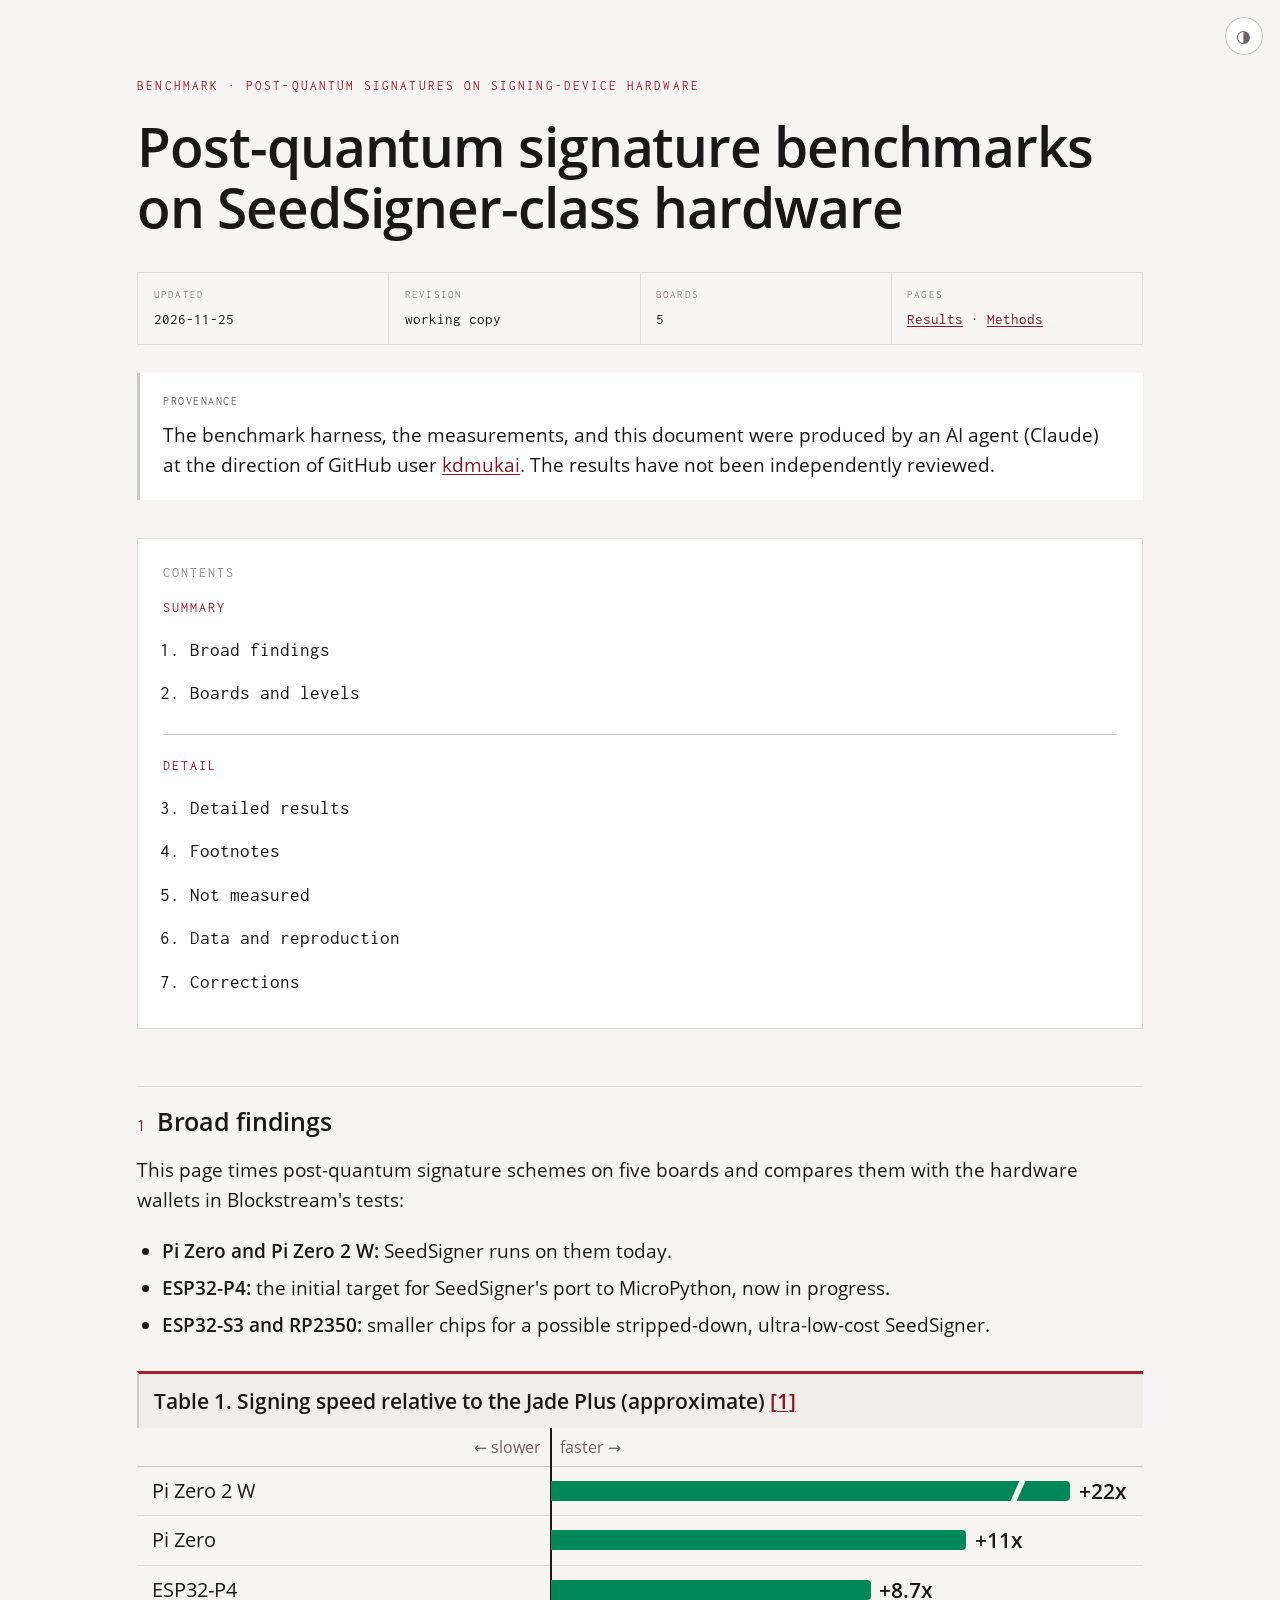
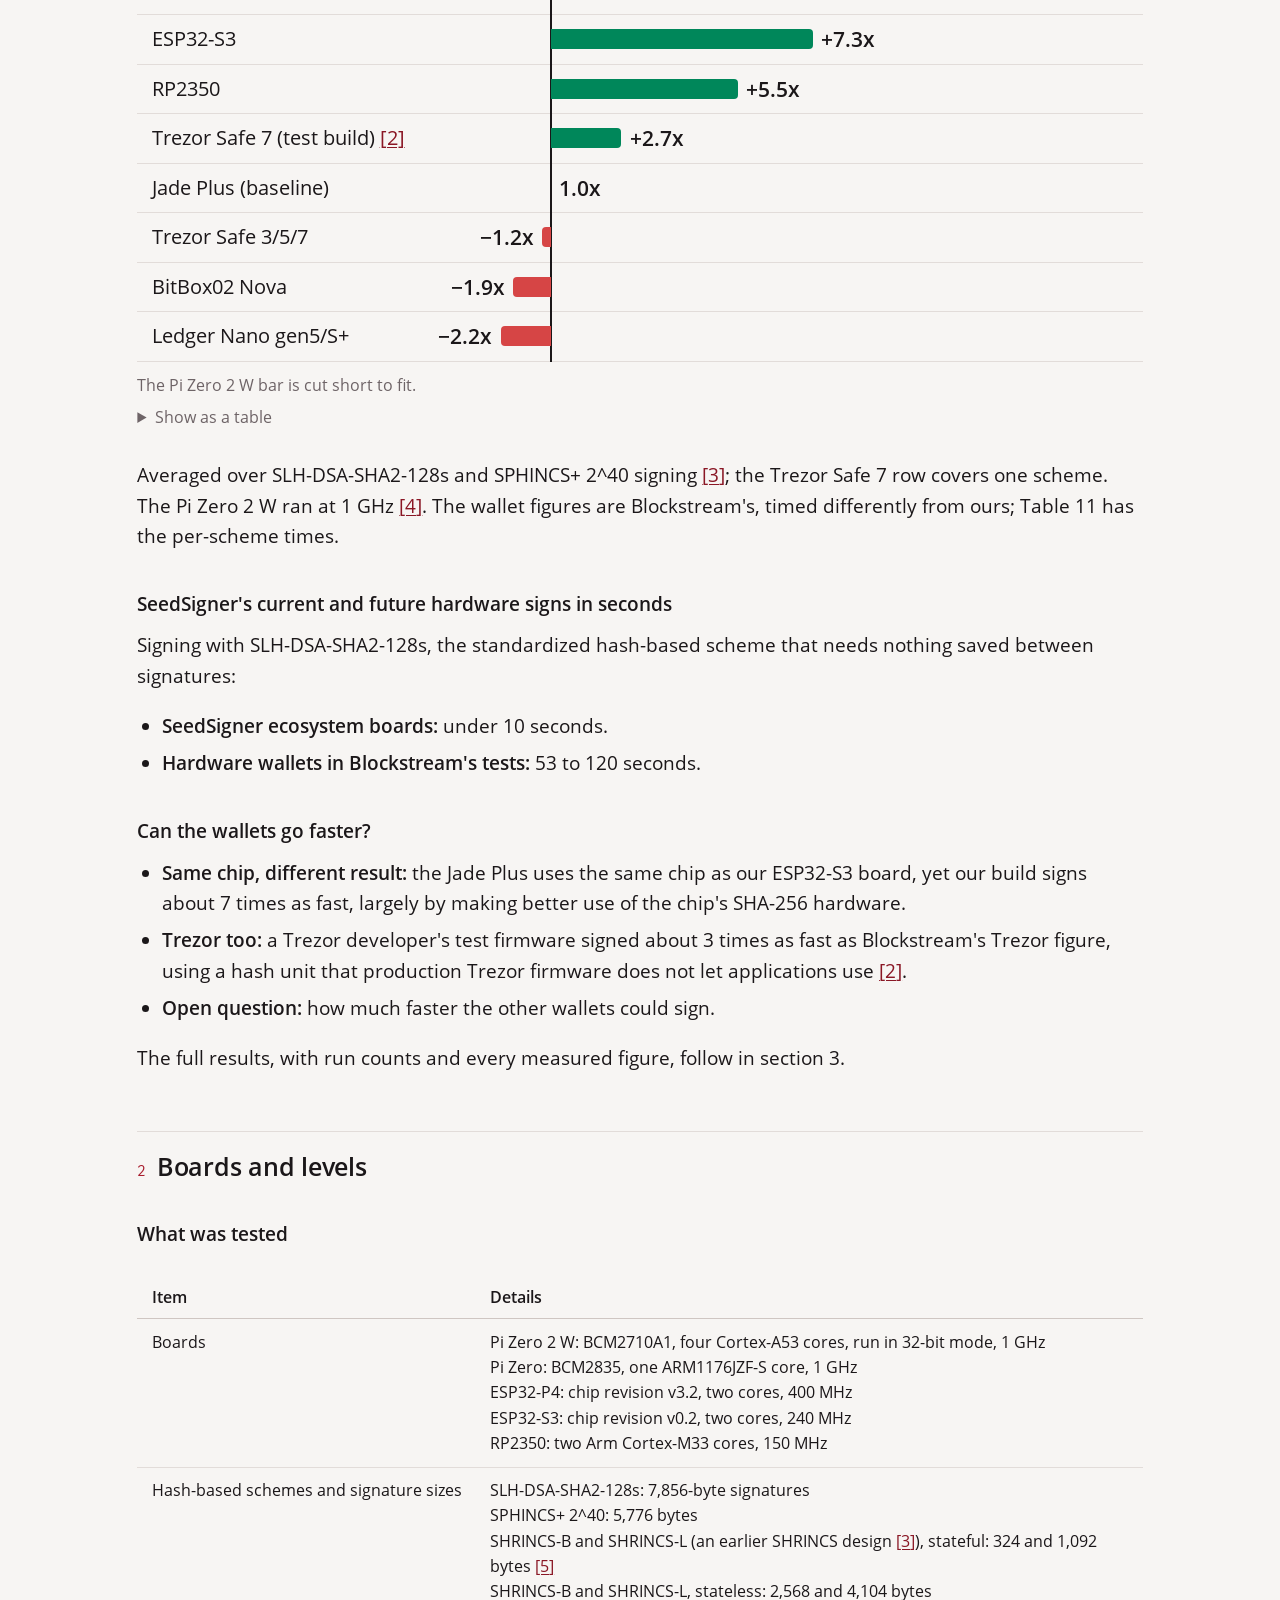
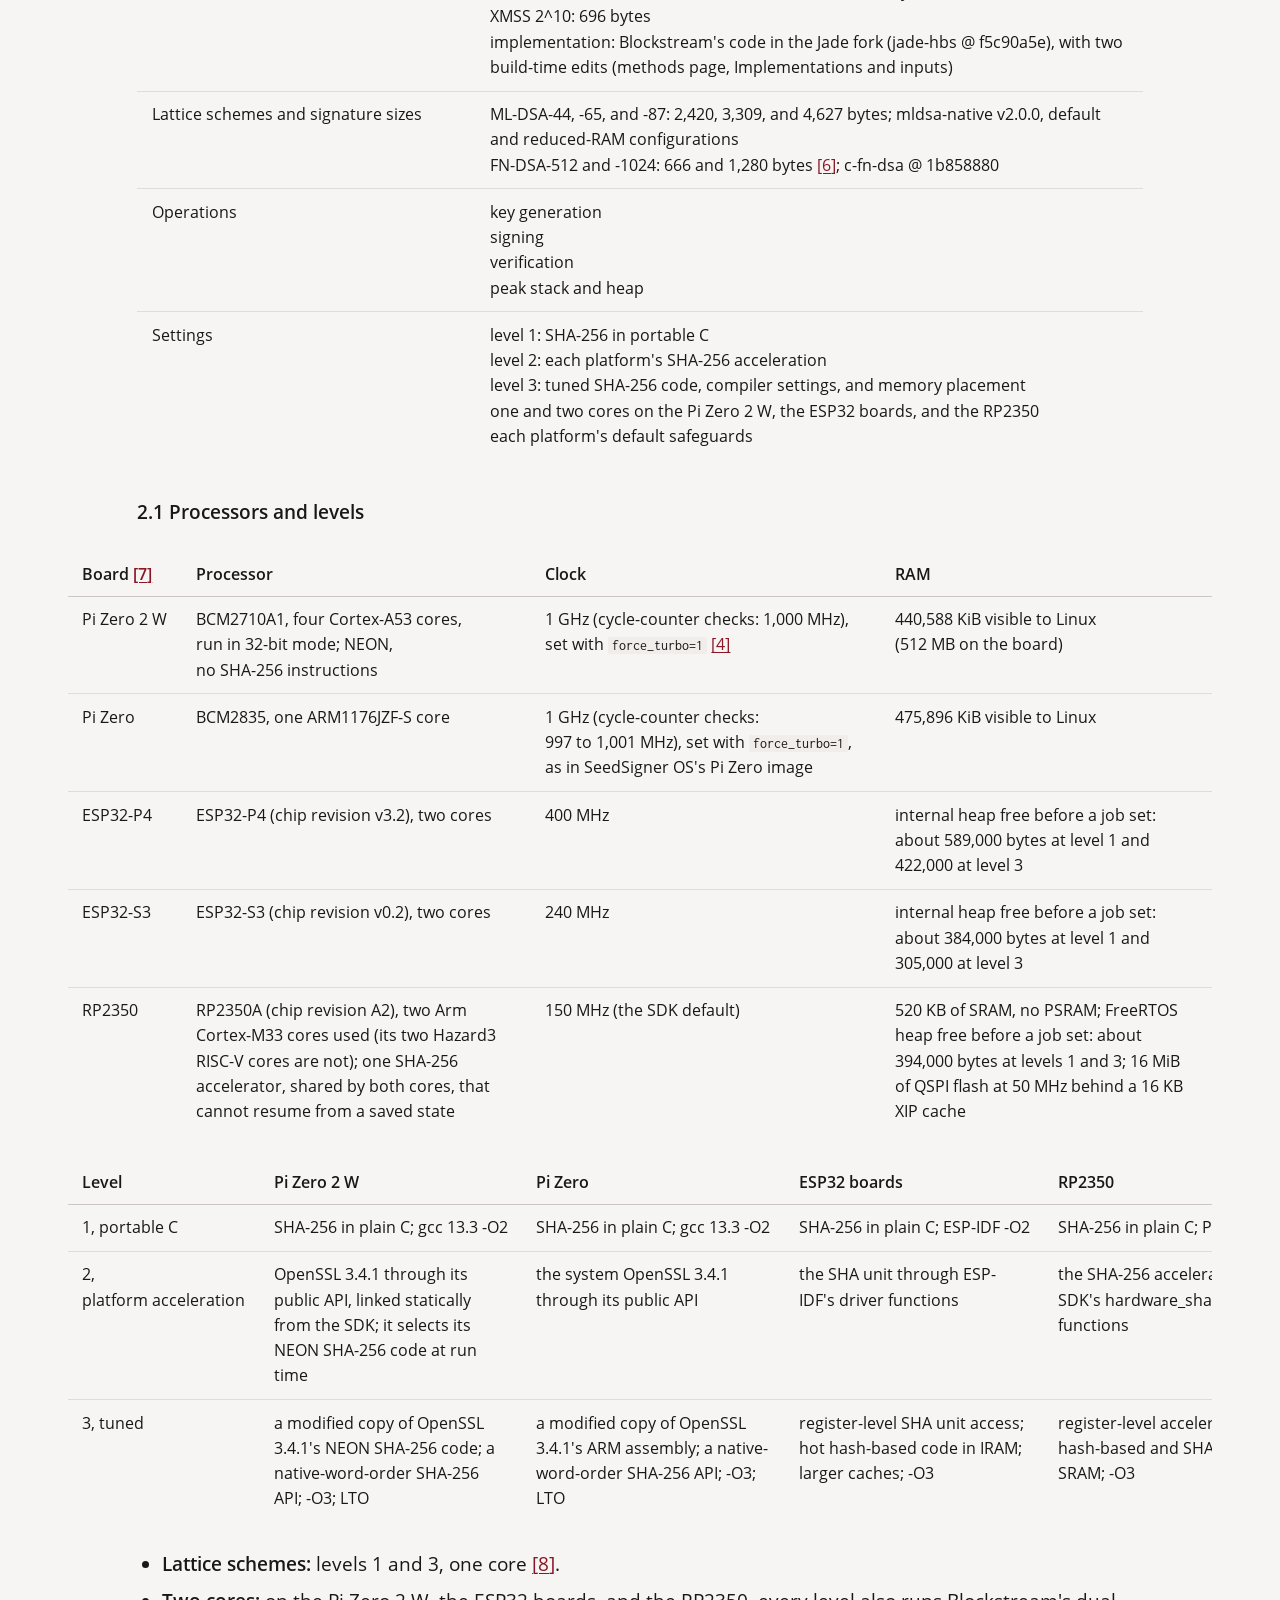
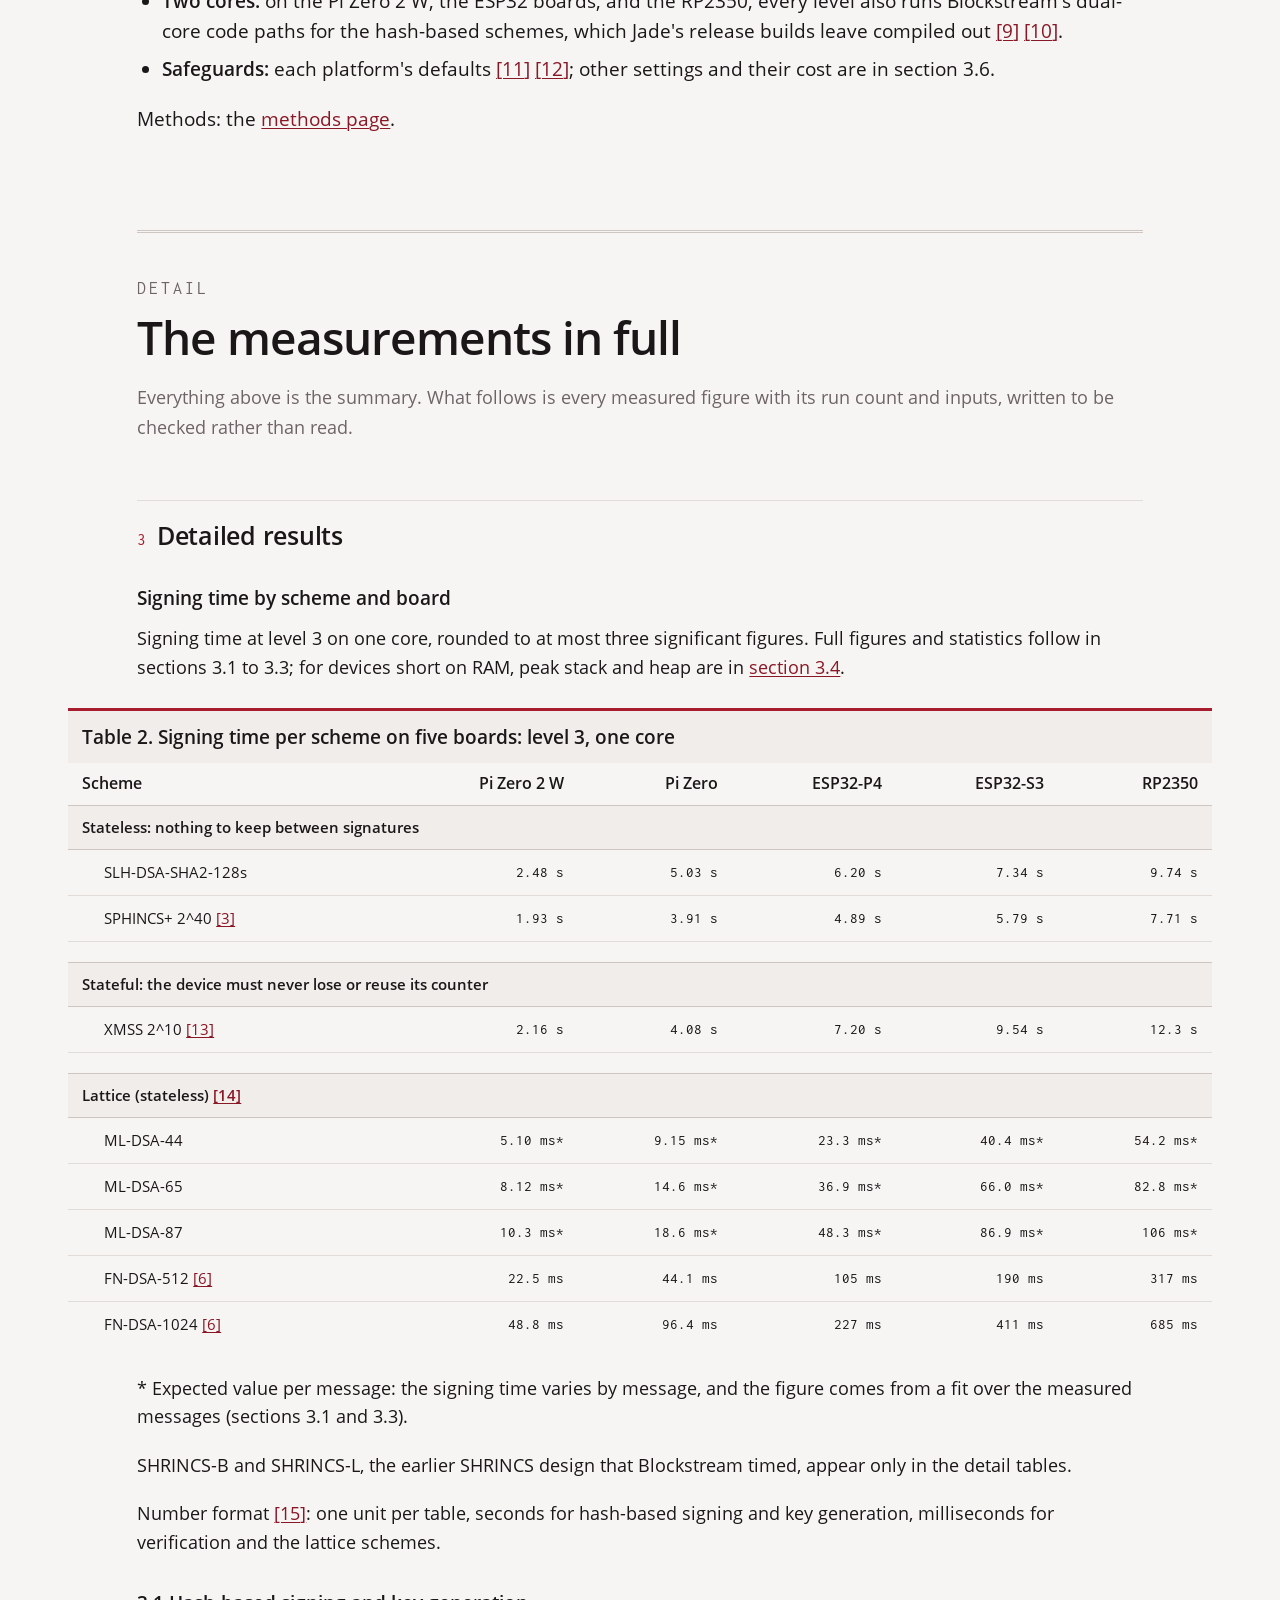
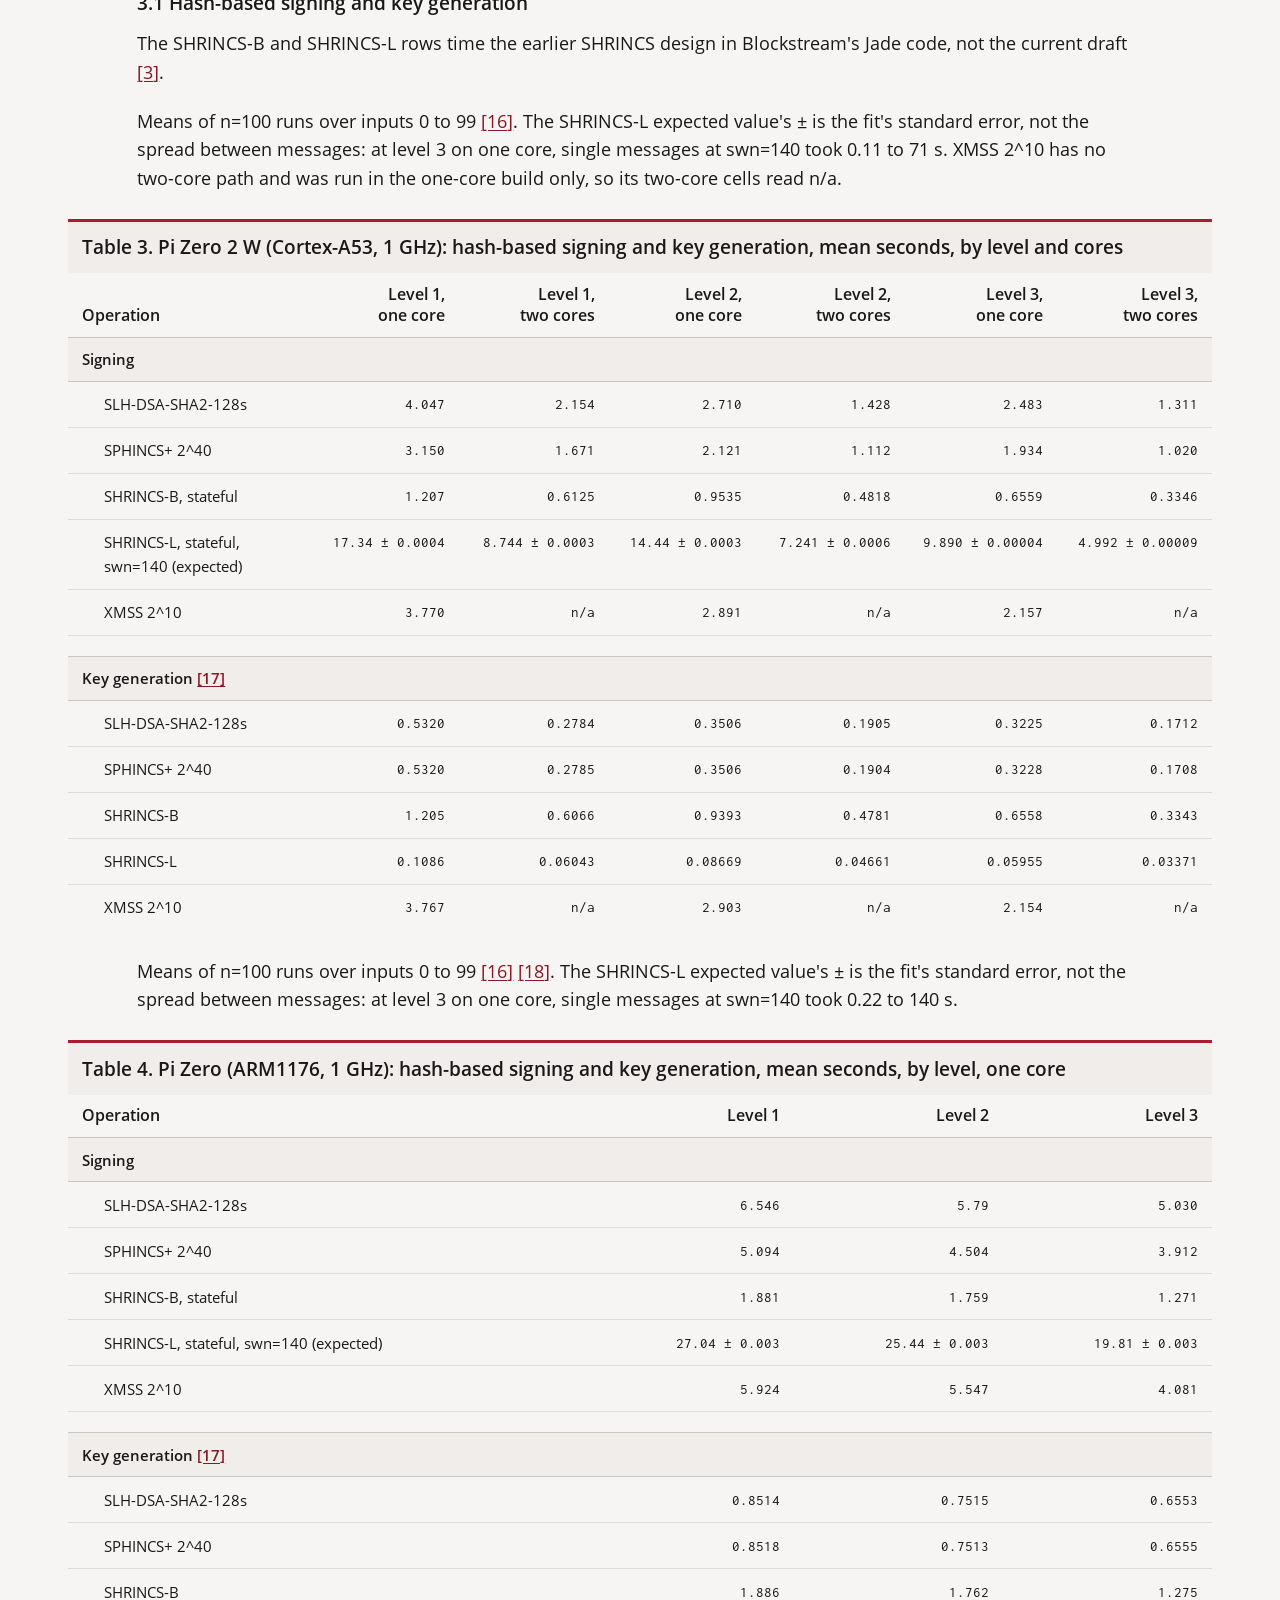
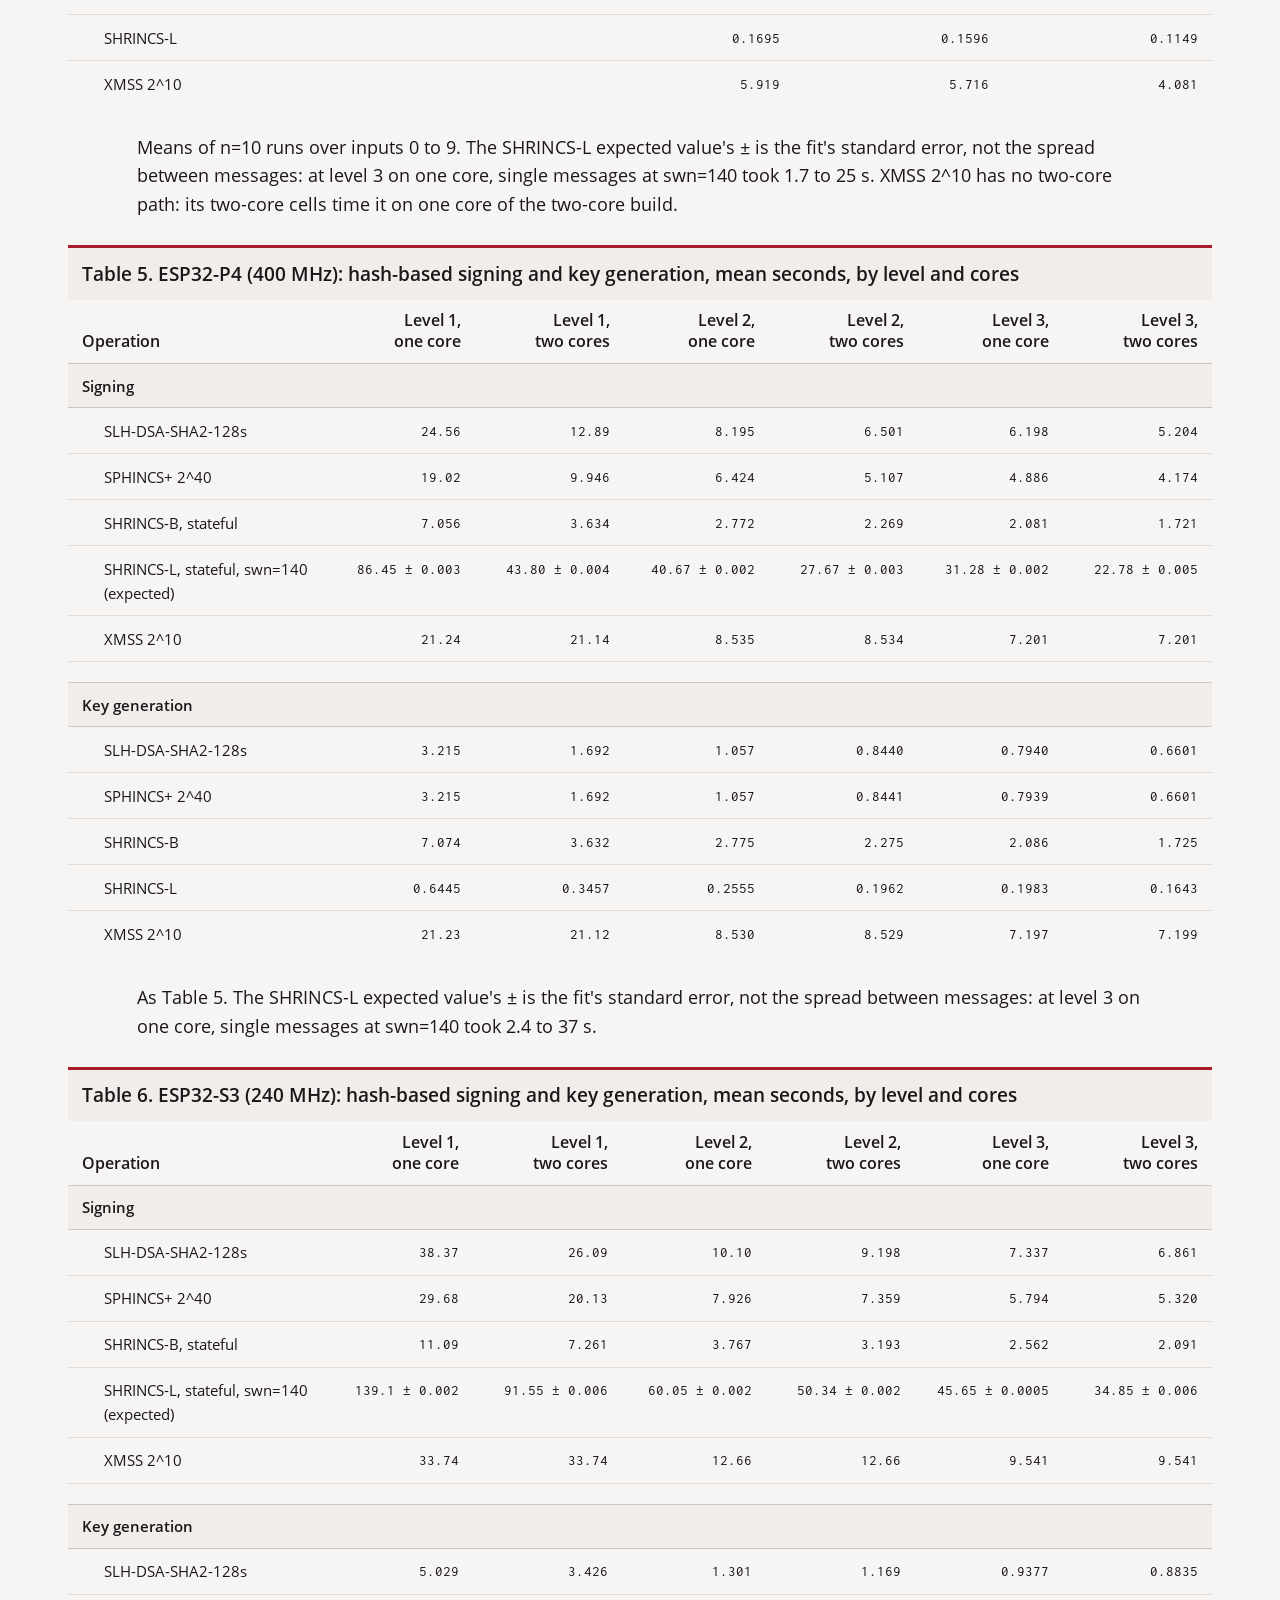
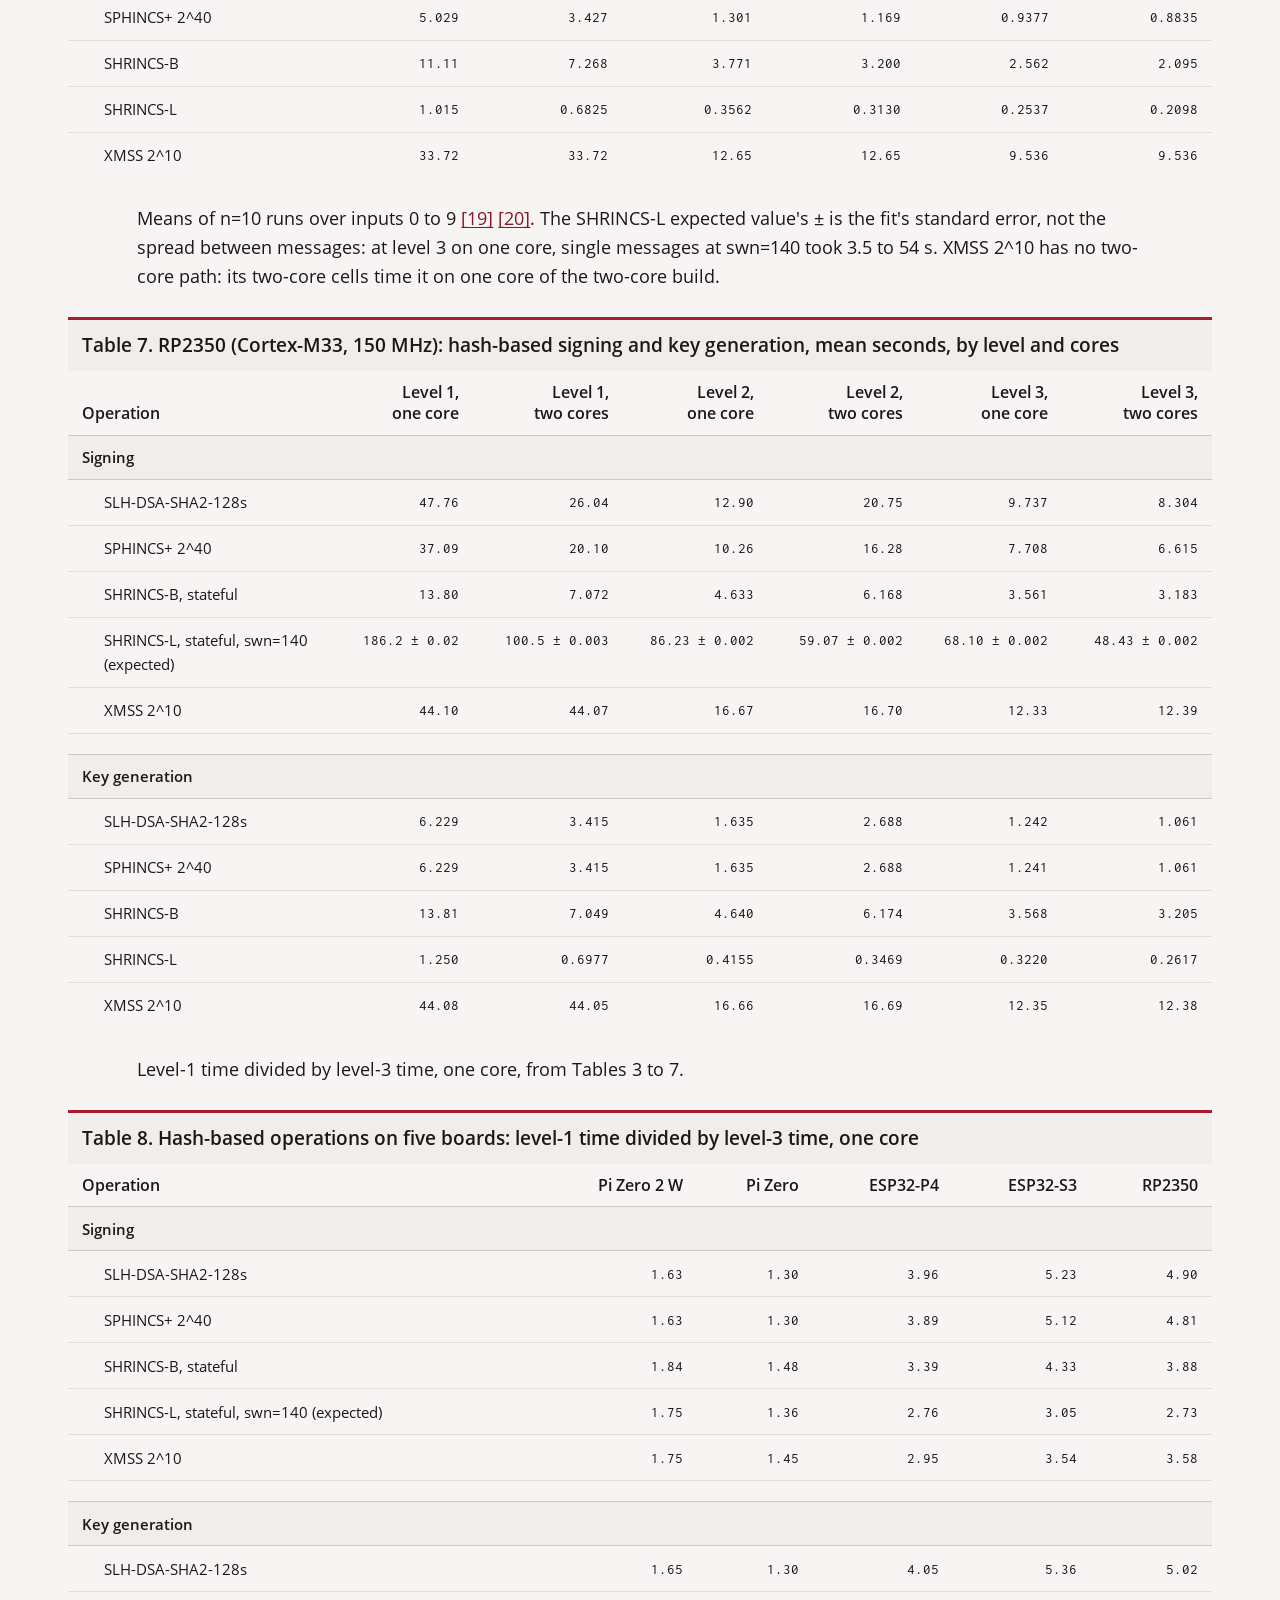
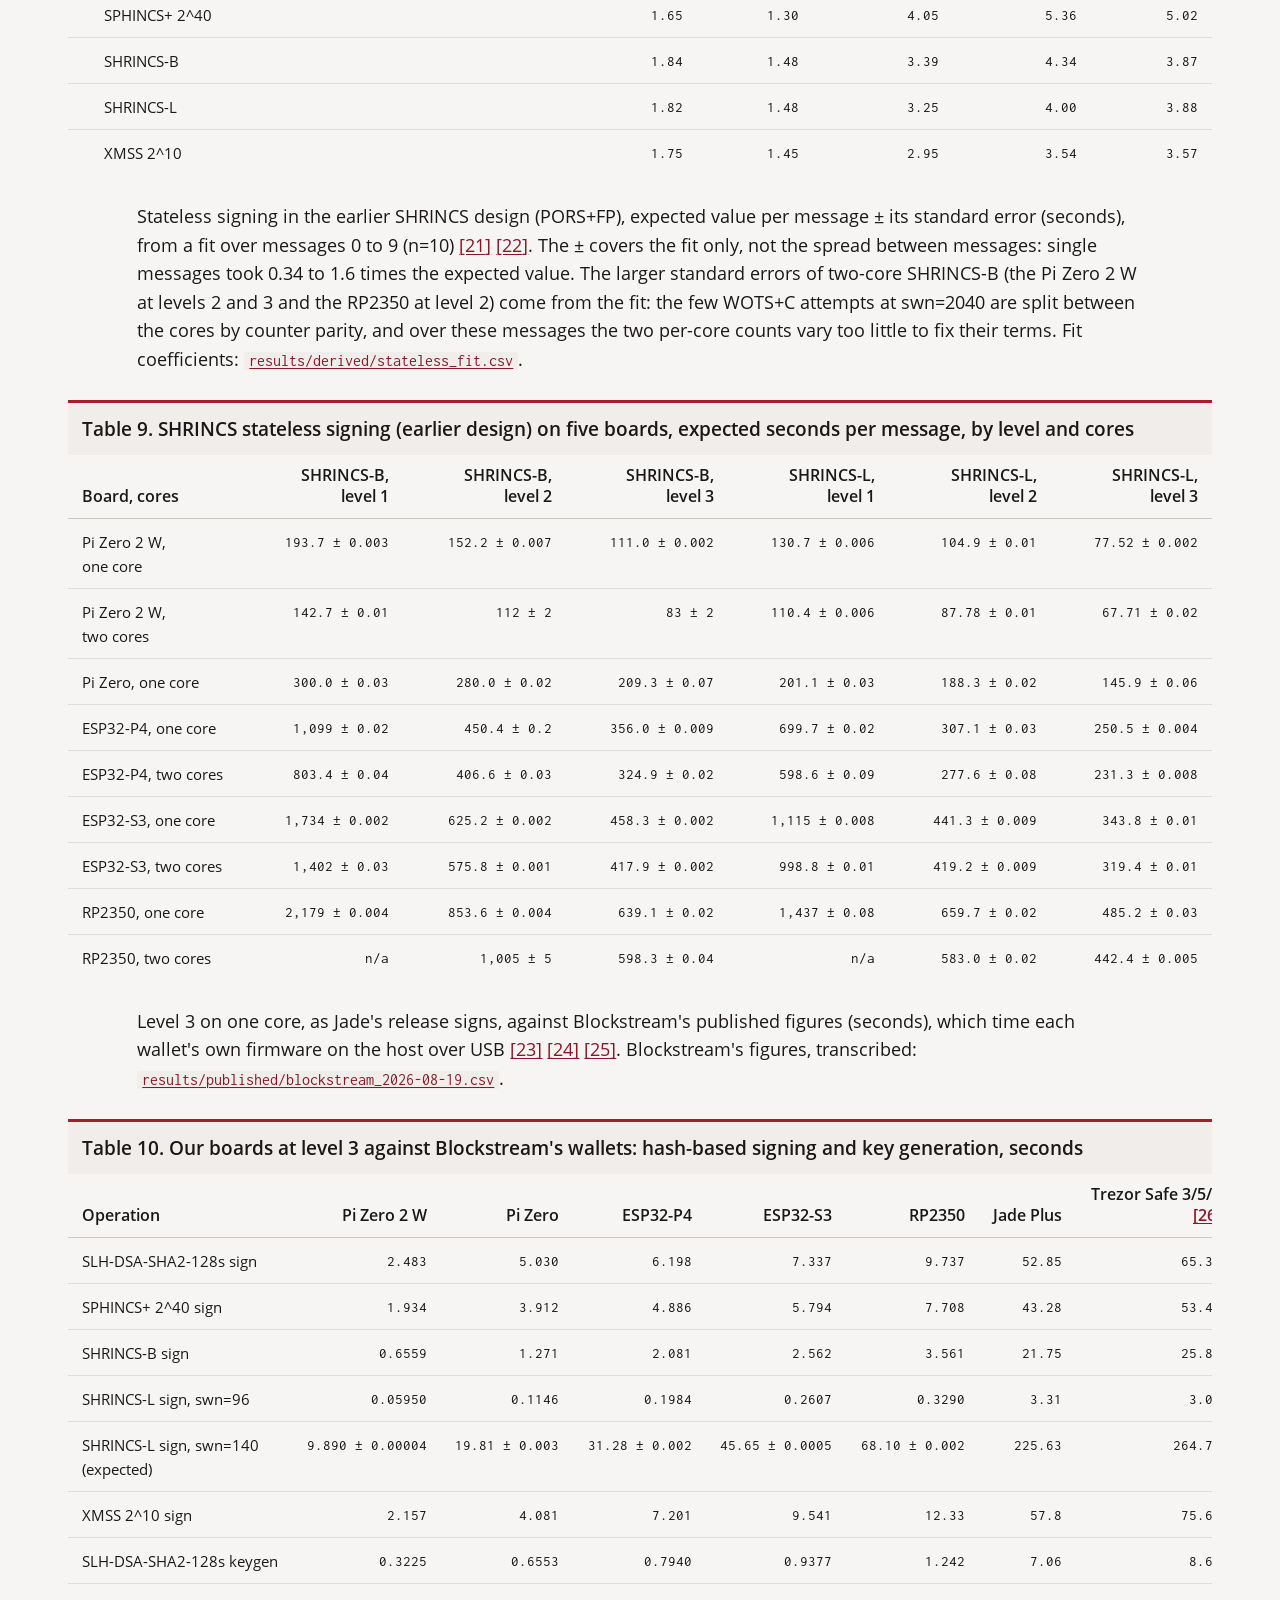
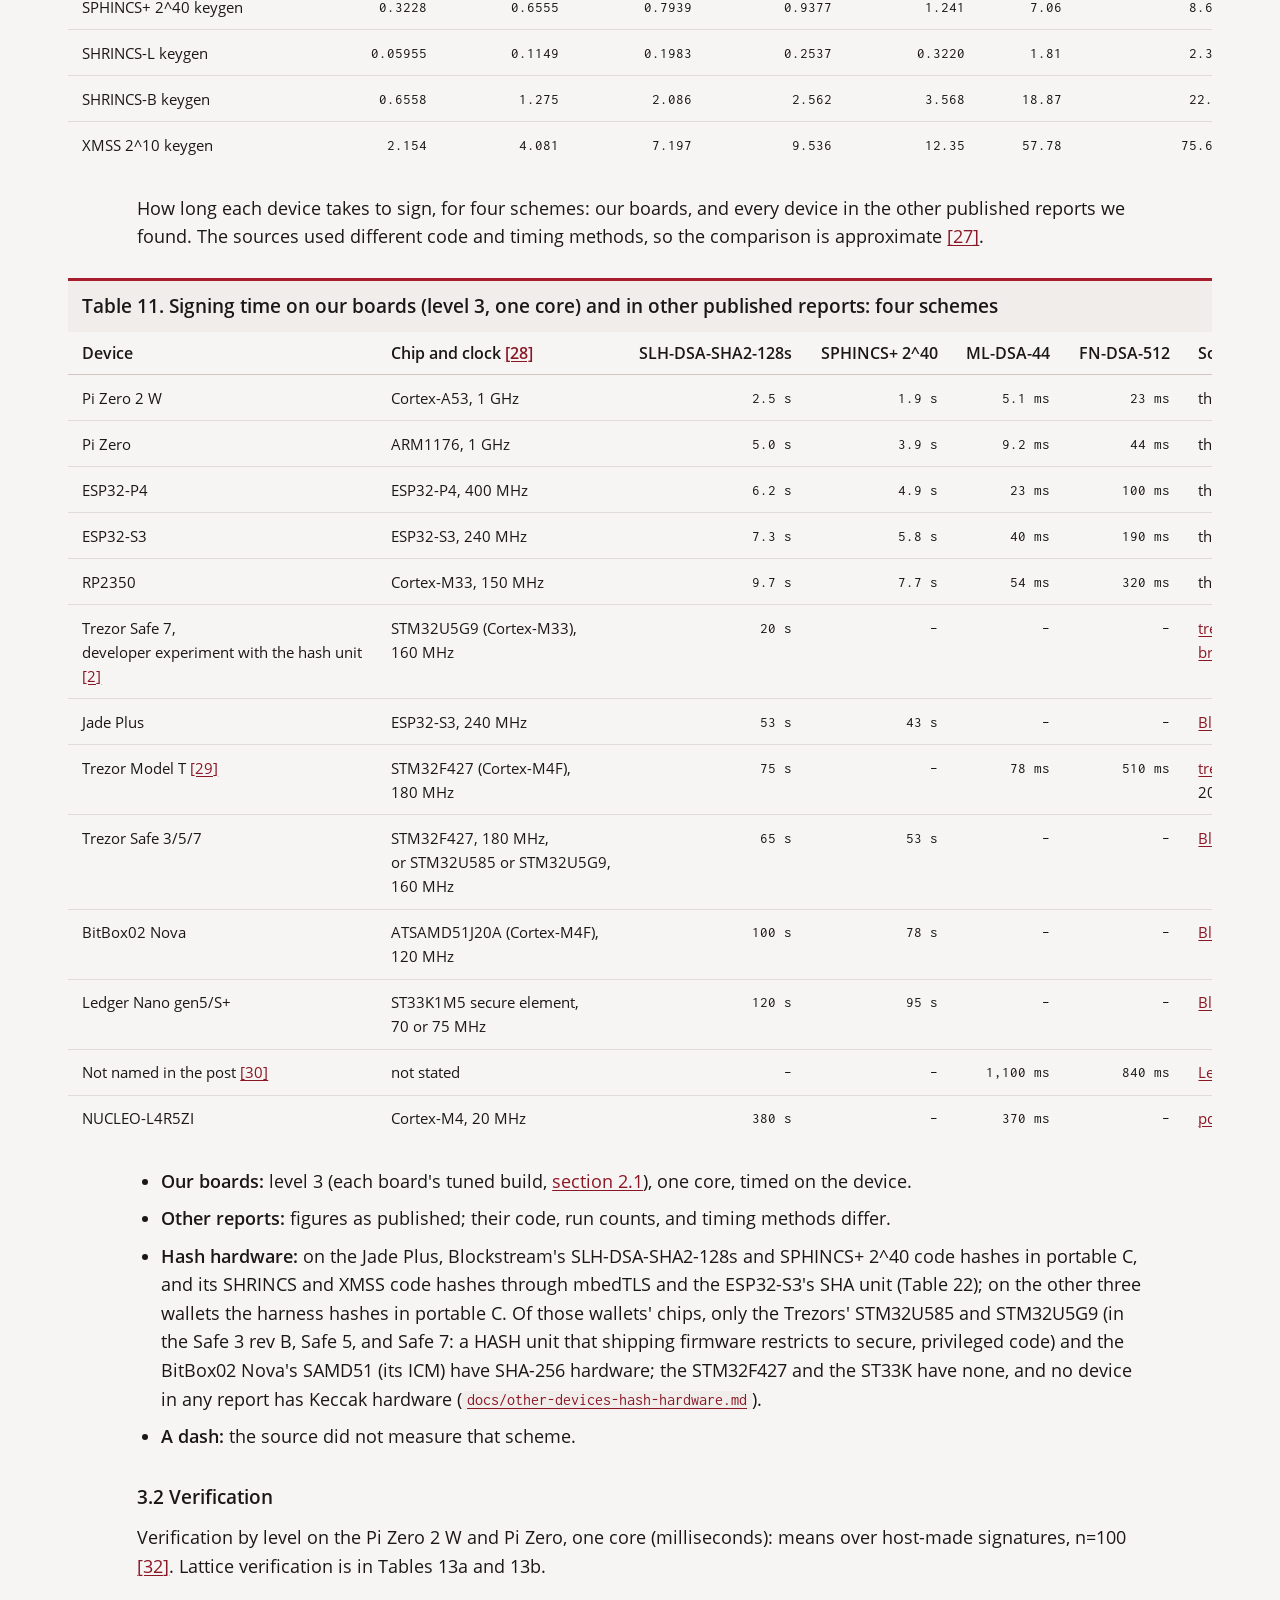
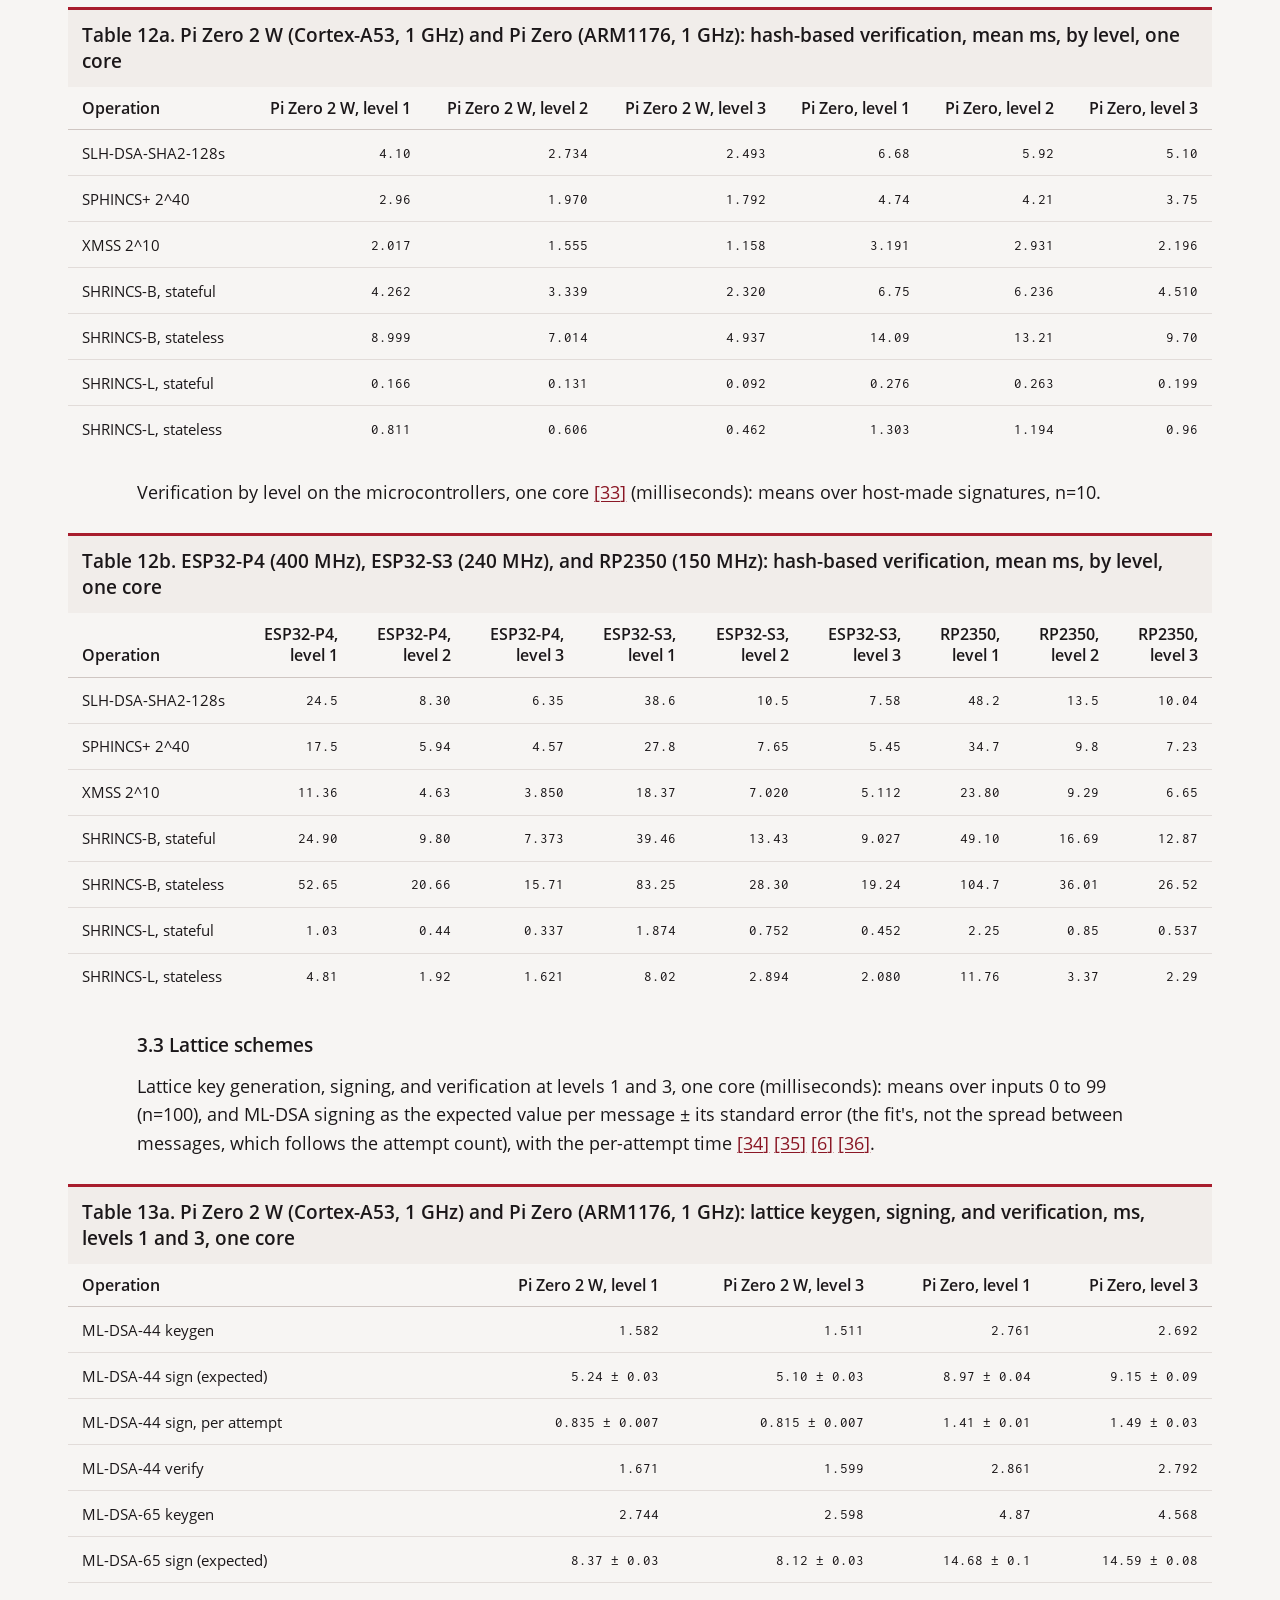
==== commit a16db90d: "Add the Pi Zero 2 W and RP2350 to Table 10 Table 10, our boards against Blockstream's wallets, liste" ====
--- a/index.html
+++ b/index.html
@@ -1181,9 +1181,11 @@
 <thead>
 <tr>
 <th><span class="nw">Operation</span></th>
+<th class="num"><span class="nw">Pi Zero 2</span> <span class="nw">W</span></th>
 <th class="num"><span class="nw">Pi Zero</span></th>
 <th class="num"><span class="nw">ESP32-P4</span></th>
 <th class="num"><span class="nw">ESP32-S3</span></th>
+<th class="num"><span class="nw">RP2350</span></th>
 <th class="num"><span class="nw">Jade Plus</span></th>
 <th class="num"><span class="nw">Trezor Safe 3/5/7</span><span class="fnwrap"> <a class="fnref" href="#fn-26">[26]</a></span></th>
 <th class="num"><span class="nw">Ledger Nano gen5/S+</span></th>
@@ -1193,9 +1195,11 @@
 <tbody>
 <tr>
 <td><span class="nw">SLH-DSA-SHA2-128s sign</span></td>
+<td class="num">2.483</td>
 <td class="num">5.030</td>
 <td class="num">6.198</td>
 <td class="num">7.337</td>
+<td class="num">9.737</td>
 <td class="num">52.85</td>
 <td class="num">65.31</td>
 <td class="num">120.12</td>
@@ -1203,9 +1207,11 @@
 </tr>
 <tr>
 <td><span class="nw">SPHINCS+ 2^40 sign</span></td>
+<td class="num">1.934</td>
 <td class="num">3.912</td>
 <td class="num">4.886</td>
 <td class="num">5.794</td>
+<td class="num">7.708</td>
 <td class="num">43.28</td>
 <td class="num">53.45</td>
 <td class="num">94.98</td>
@@ -1213,9 +1219,11 @@
 </tr>
 <tr>
 <td><span class="nw">SHRINCS-B sign</span></td>
+<td class="num">0.6559</td>
 <td class="num">1.271</td>
 <td class="num">2.081</td>
 <td class="num">2.562</td>
+<td class="num">3.561</td>
 <td class="num">21.75</td>
 <td class="num">25.82</td>
 <td class="num">41.83</td>
@@ -1223,9 +1231,11 @@
 </tr>
 <tr>
 <td><span class="nw">SHRINCS-L sign,</span> <span class="nw">swn=96</span></td>
+<td class="num">0.05950</td>
 <td class="num">0.1146</td>
 <td class="num">0.1984</td>
 <td class="num">0.2607</td>
+<td class="num">0.3290</td>
 <td class="num">3.31</td>
 <td class="num">3.01</td>
 <td class="num">8.04</td>
@@ -1233,9 +1243,11 @@
 </tr>
 <tr>
 <td><span class="nw">SHRINCS-L sign,</span> <span class="nw">swn=140</span> <span class="nw">(expected)</span></td>
+<td class="num">9.890 ± 0.00004</td>
 <td class="num">19.81 ± 0.003</td>
 <td class="num">31.28 ± 0.002</td>
 <td class="num">45.65 ± 0.0005</td>
+<td class="num">68.10 ± 0.002</td>
 <td class="num">225.63</td>
 <td class="num">264.74</td>
 <td class="num">572.78</td>
@@ -1243,9 +1255,11 @@
 </tr>
 <tr>
 <td><span class="nw">XMSS 2^10 sign</span></td>
+<td class="num">2.157</td>
 <td class="num">4.081</td>
 <td class="num">7.201</td>
 <td class="num">9.541</td>
+<td class="num">12.33</td>
 <td class="num">57.8</td>
 <td class="num">75.63</td>
 <td class="num">118.2</td>
@@ -1253,9 +1267,11 @@
 </tr>
 <tr>
 <td><span class="nw">SLH-DSA-SHA2-128s keygen</span></td>
+<td class="num">0.3225</td>
 <td class="num">0.6553</td>
 <td class="num">0.7940</td>
 <td class="num">0.9377</td>
+<td class="num">1.242</td>
 <td class="num">7.06</td>
 <td class="num">8.64</td>
 <td class="num">15.82</td>
@@ -1263,9 +1279,11 @@
 </tr>
 <tr>
 <td><span class="nw">SPHINCS+ 2^40 keygen</span></td>
+<td class="num">0.3228</td>
 <td class="num">0.6555</td>
 <td class="num">0.7939</td>
 <td class="num">0.9377</td>
+<td class="num">1.241</td>
 <td class="num">7.06</td>
 <td class="num">8.64</td>
 <td class="num">15.82</td>
@@ -1273,9 +1291,11 @@
 </tr>
 <tr>
 <td><span class="nw">SHRINCS-L keygen</span></td>
+<td class="num">0.05955</td>
 <td class="num">0.1149</td>
 <td class="num">0.1983</td>
 <td class="num">0.2537</td>
+<td class="num">0.3220</td>
 <td class="num">1.81</td>
 <td class="num">2.35</td>
 <td class="num">6.1</td>
@@ -1283,9 +1303,11 @@
 </tr>
 <tr>
 <td><span class="nw">SHRINCS-B keygen</span></td>
+<td class="num">0.6558</td>
 <td class="num">1.275</td>
 <td class="num">2.086</td>
 <td class="num">2.562</td>
+<td class="num">3.568</td>
 <td class="num">18.87</td>
 <td class="num">22.8</td>
 <td class="num">40.18</td>
@@ -1293,9 +1315,11 @@
 </tr>
 <tr>
 <td><span class="nw">XMSS 2^10 keygen</span></td>
+<td class="num">2.154</td>
 <td class="num">4.081</td>
 <td class="num">7.197</td>
 <td class="num">9.536</td>
+<td class="num">12.35</td>
 <td class="num">57.78</td>
 <td class="num">75.64</td>
 <td class="num">117.85</td>
